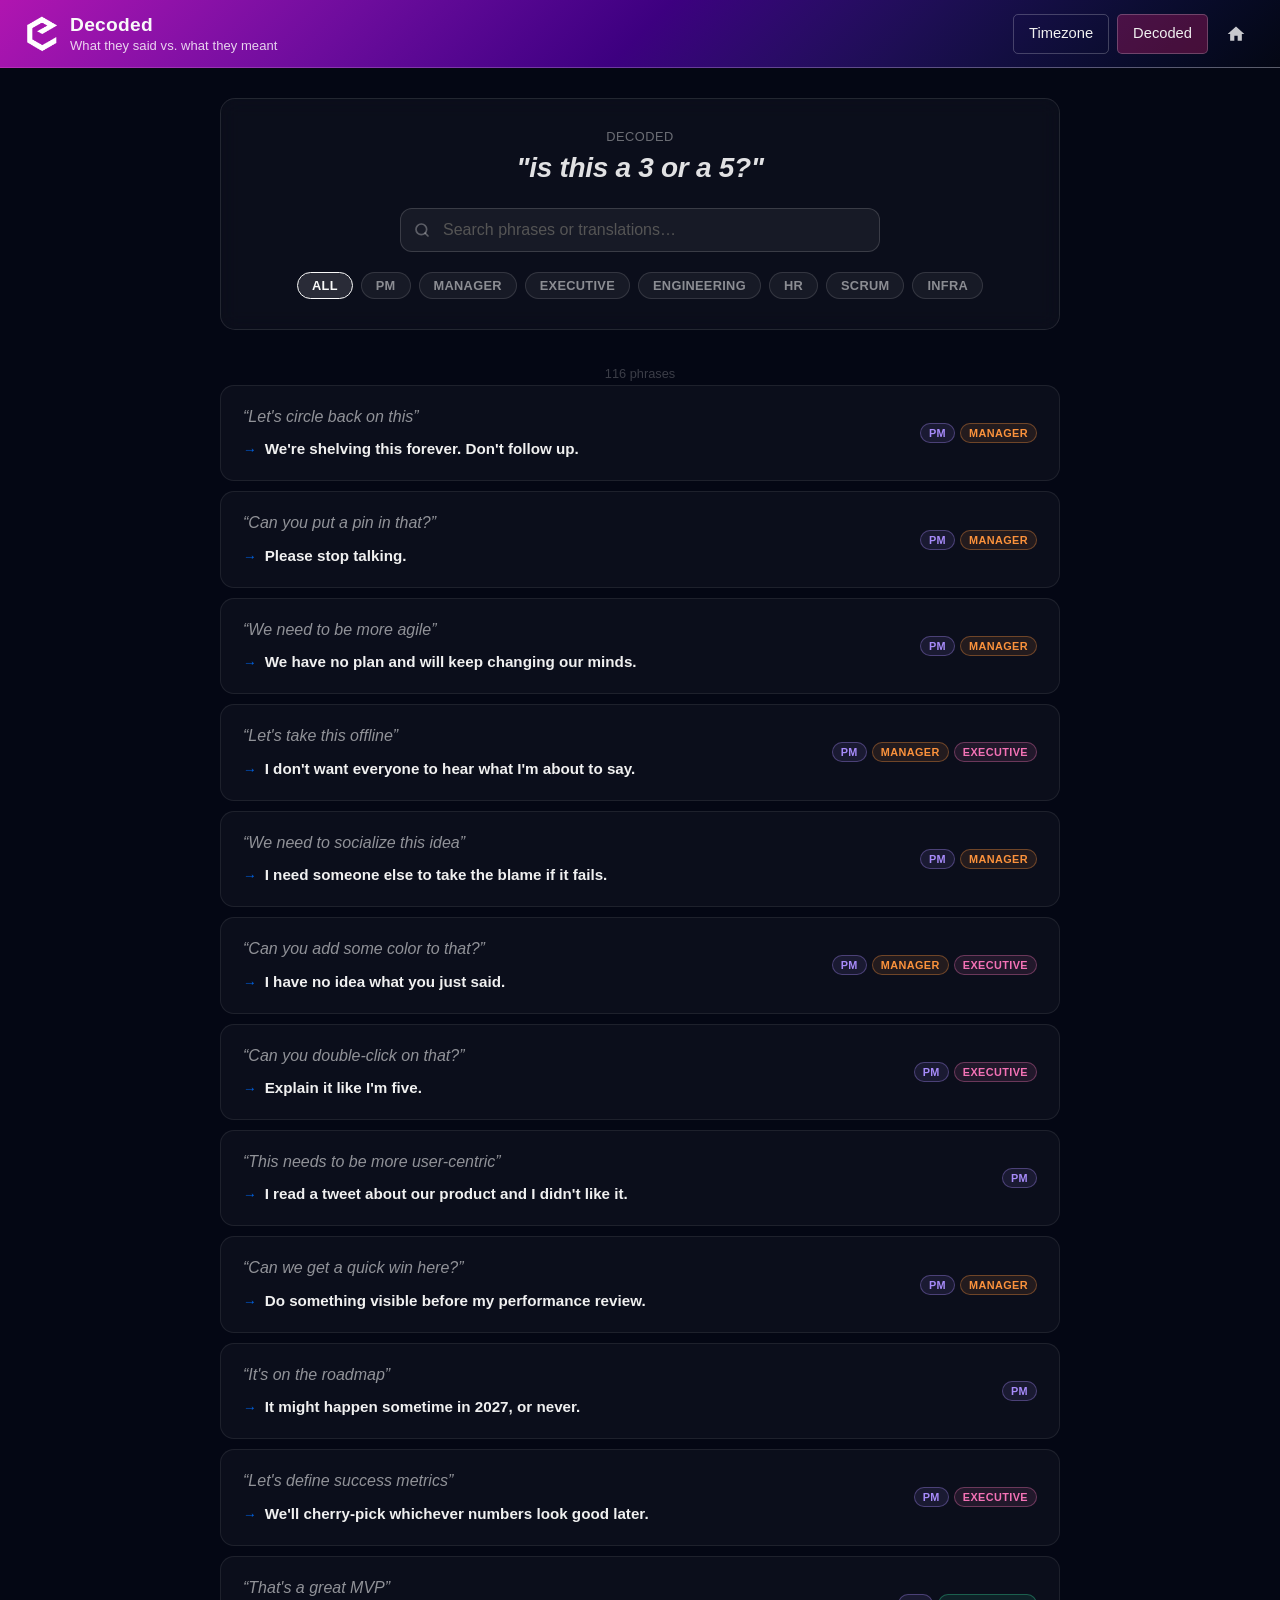
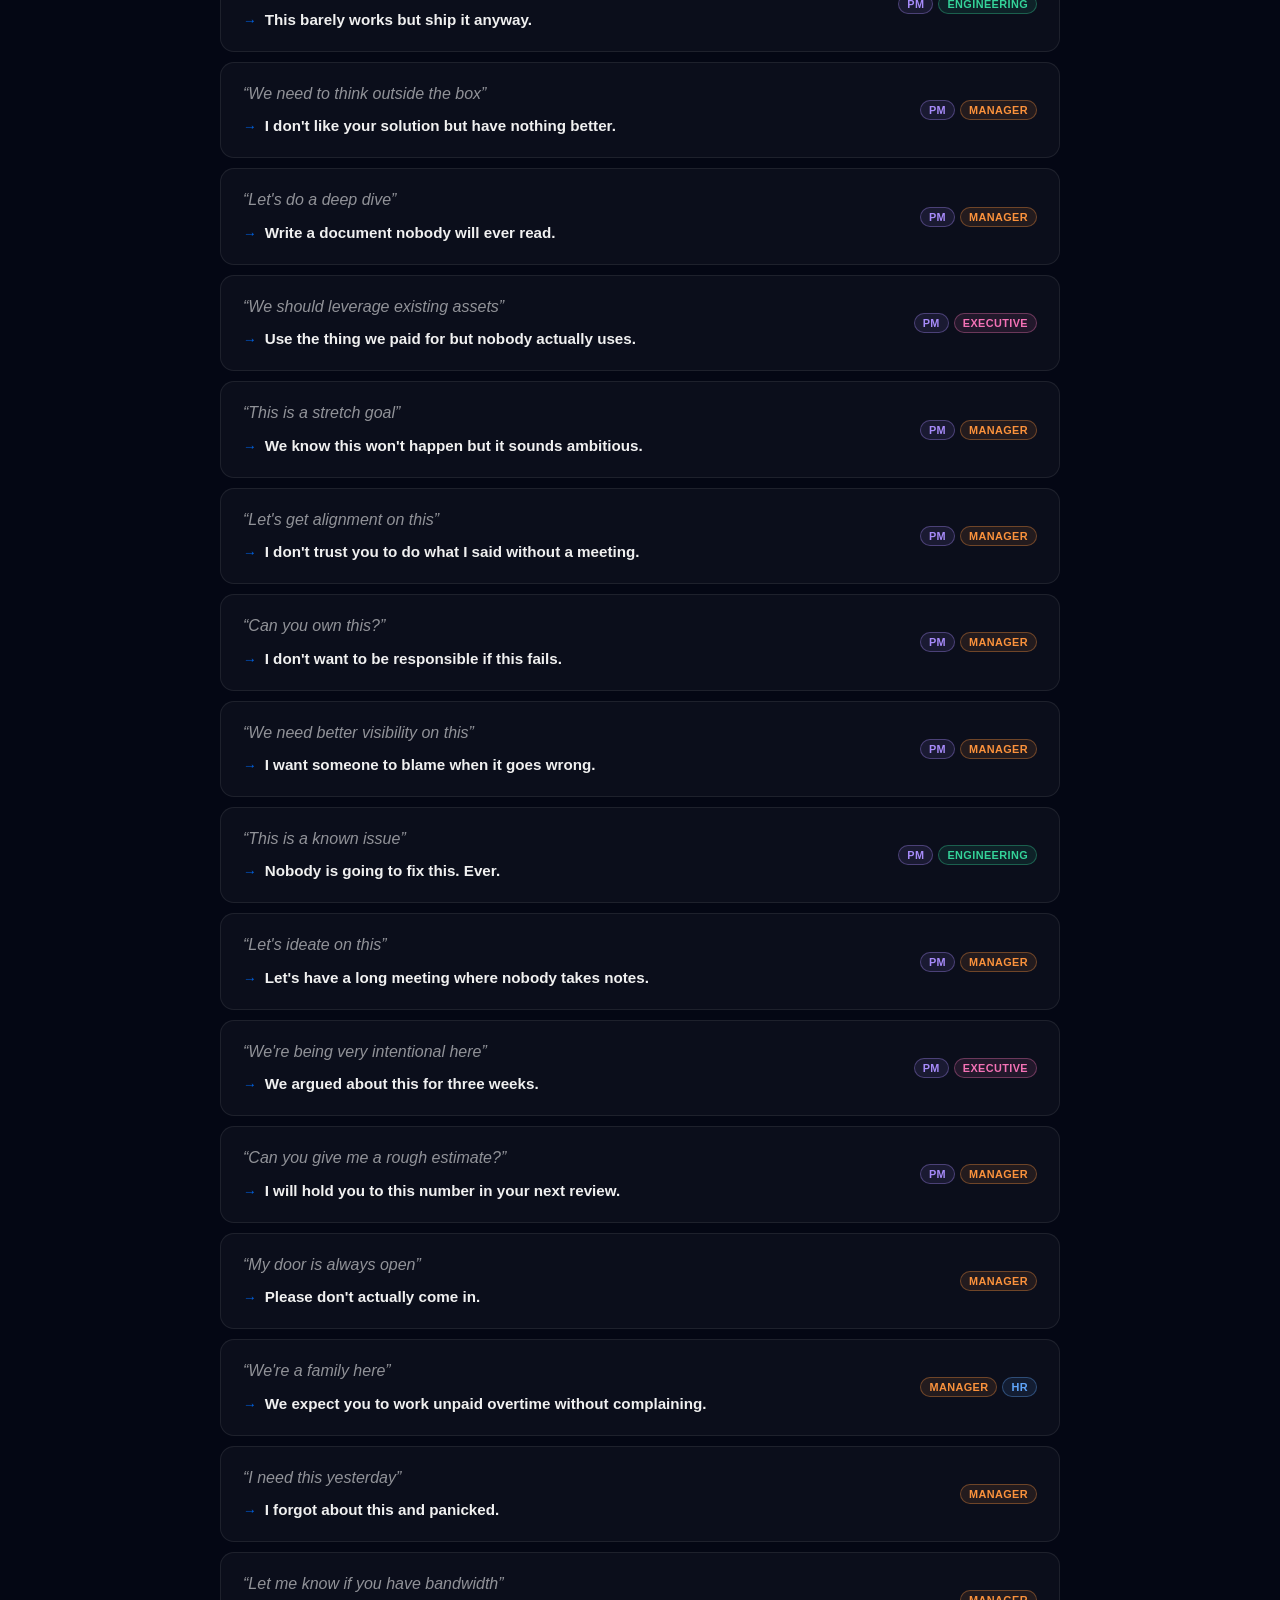
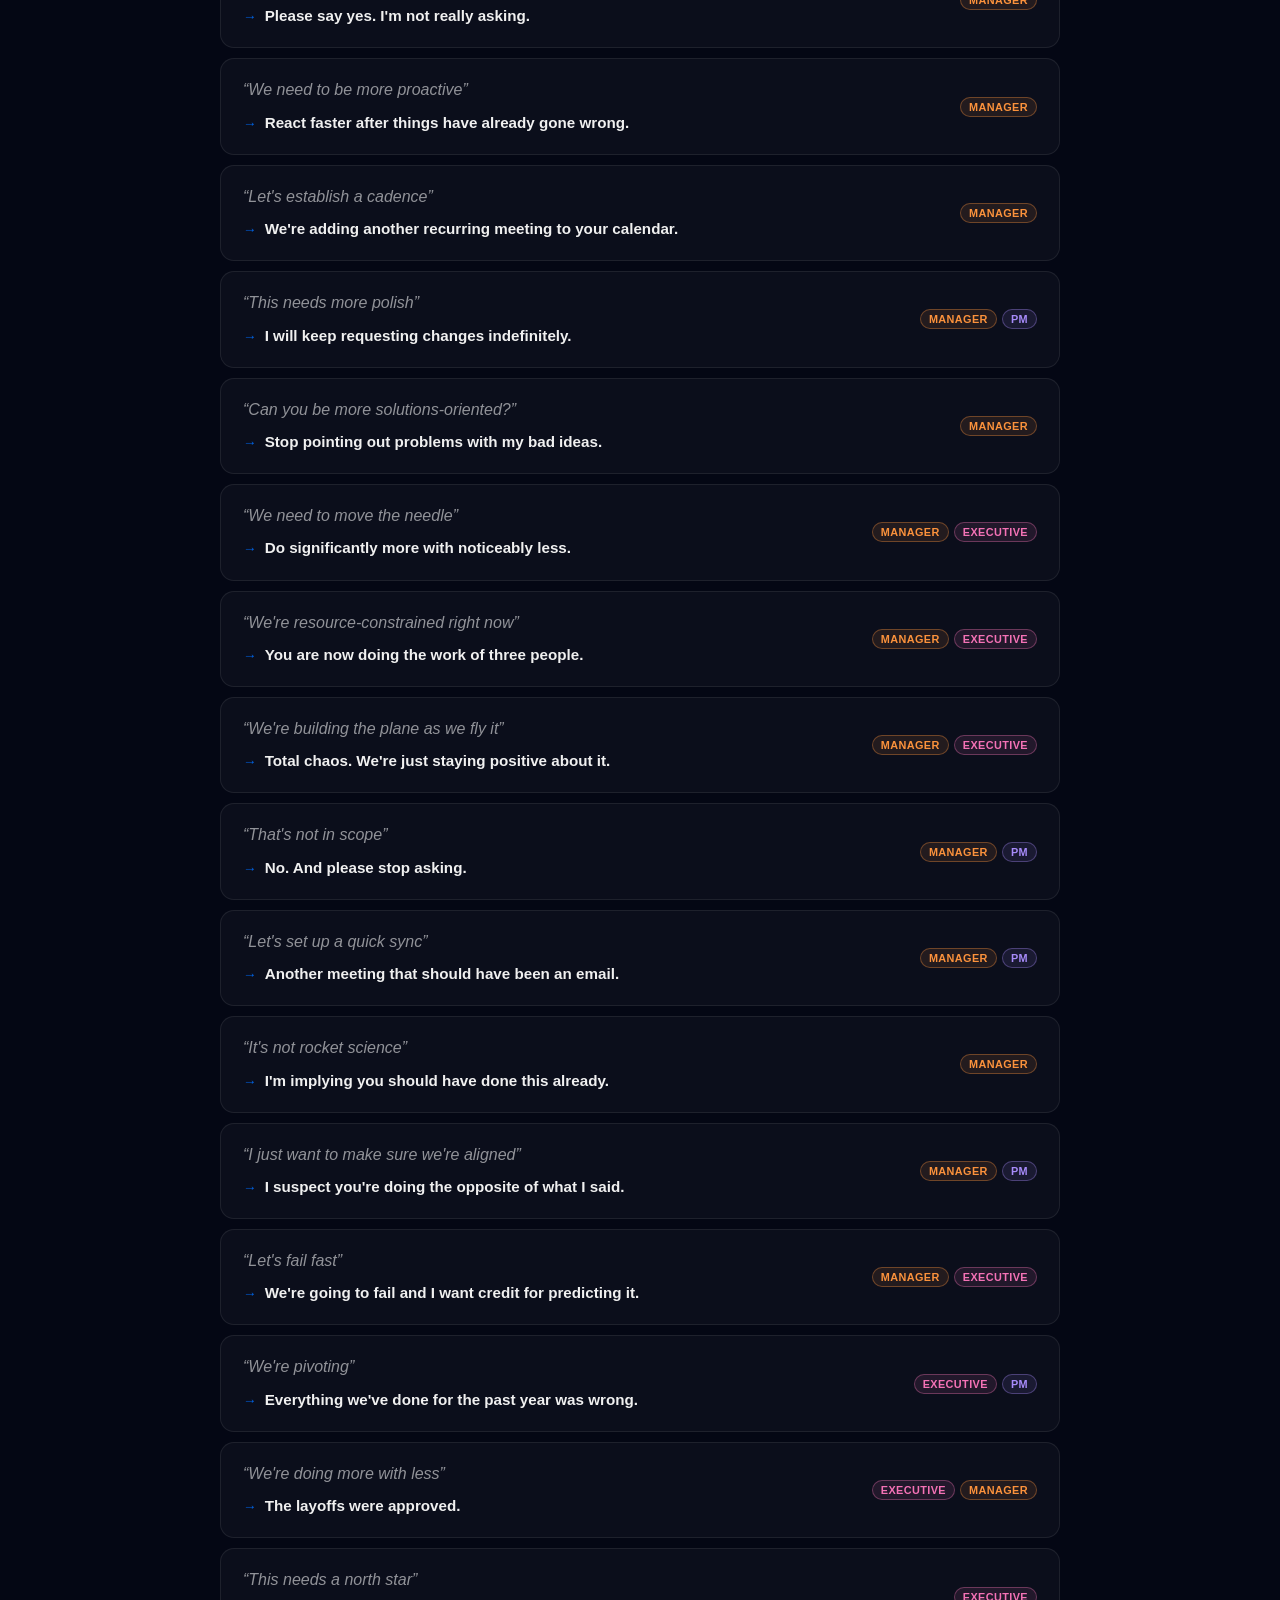
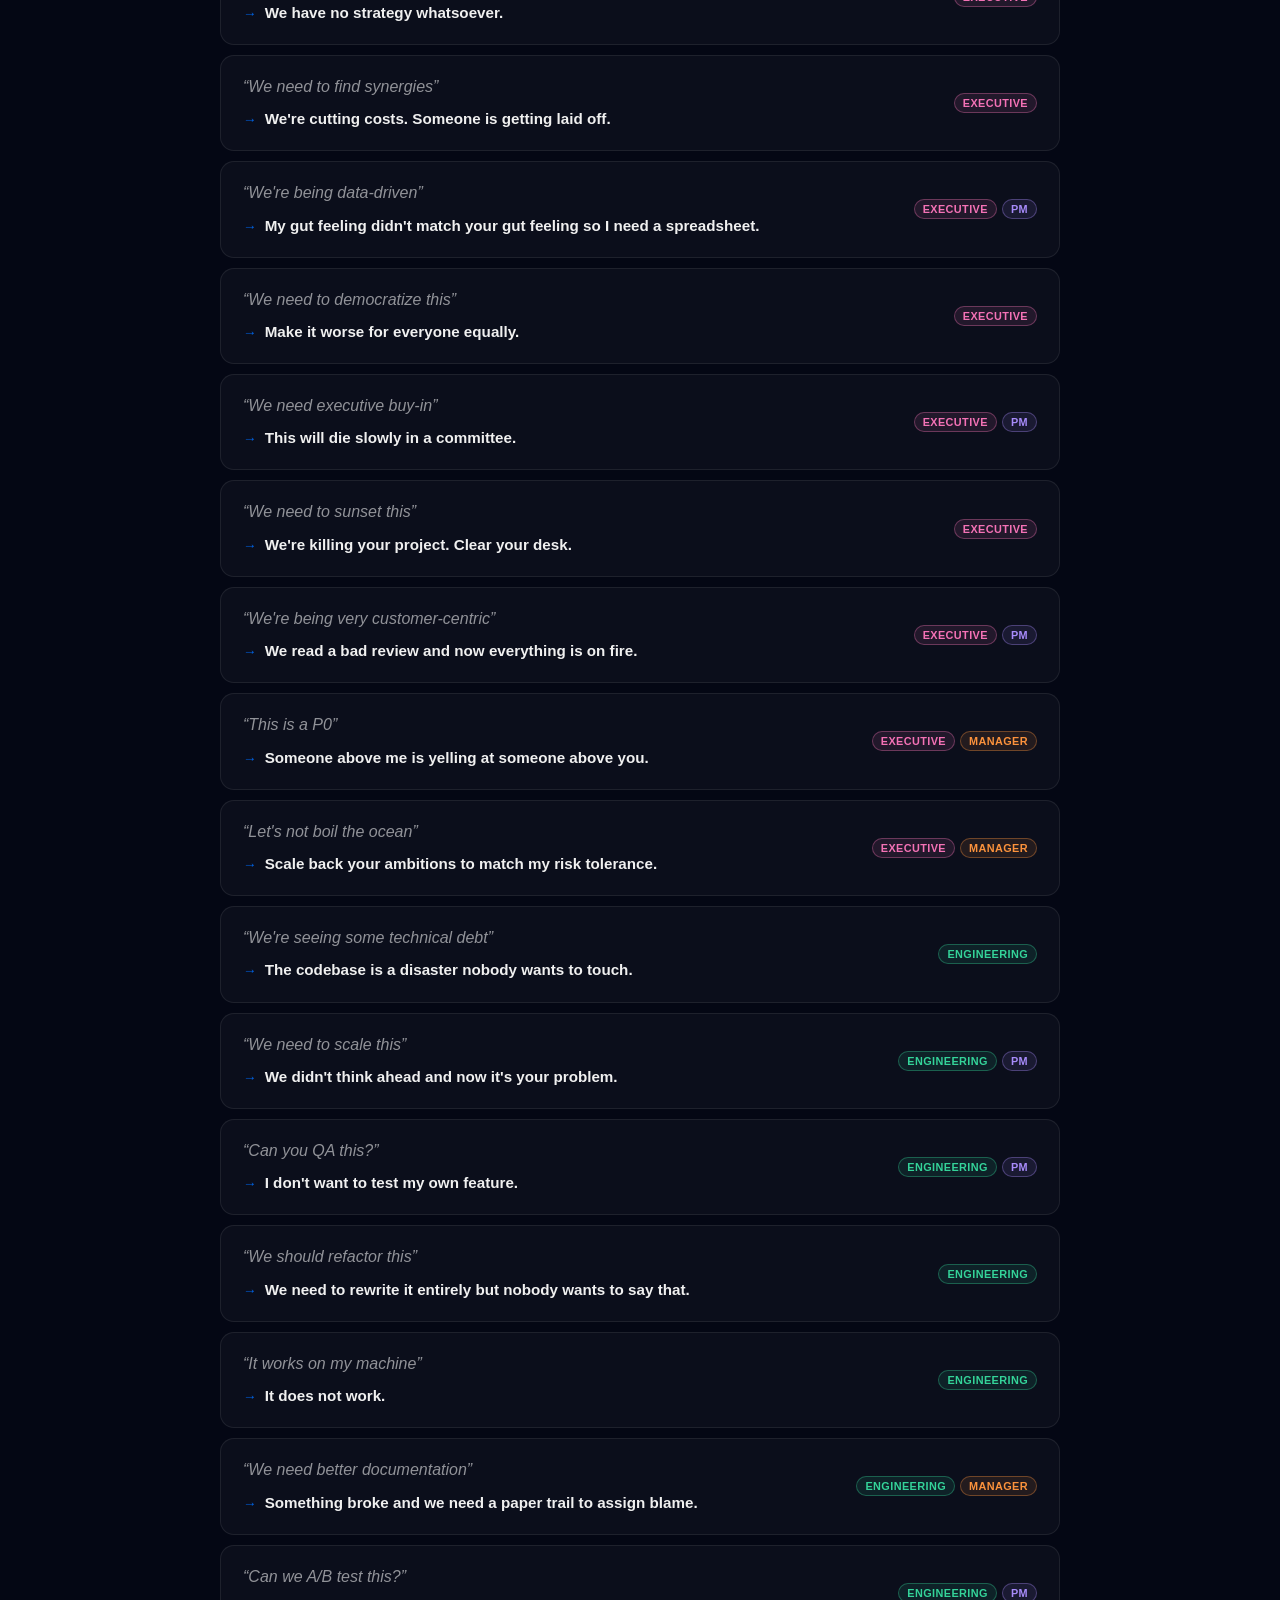
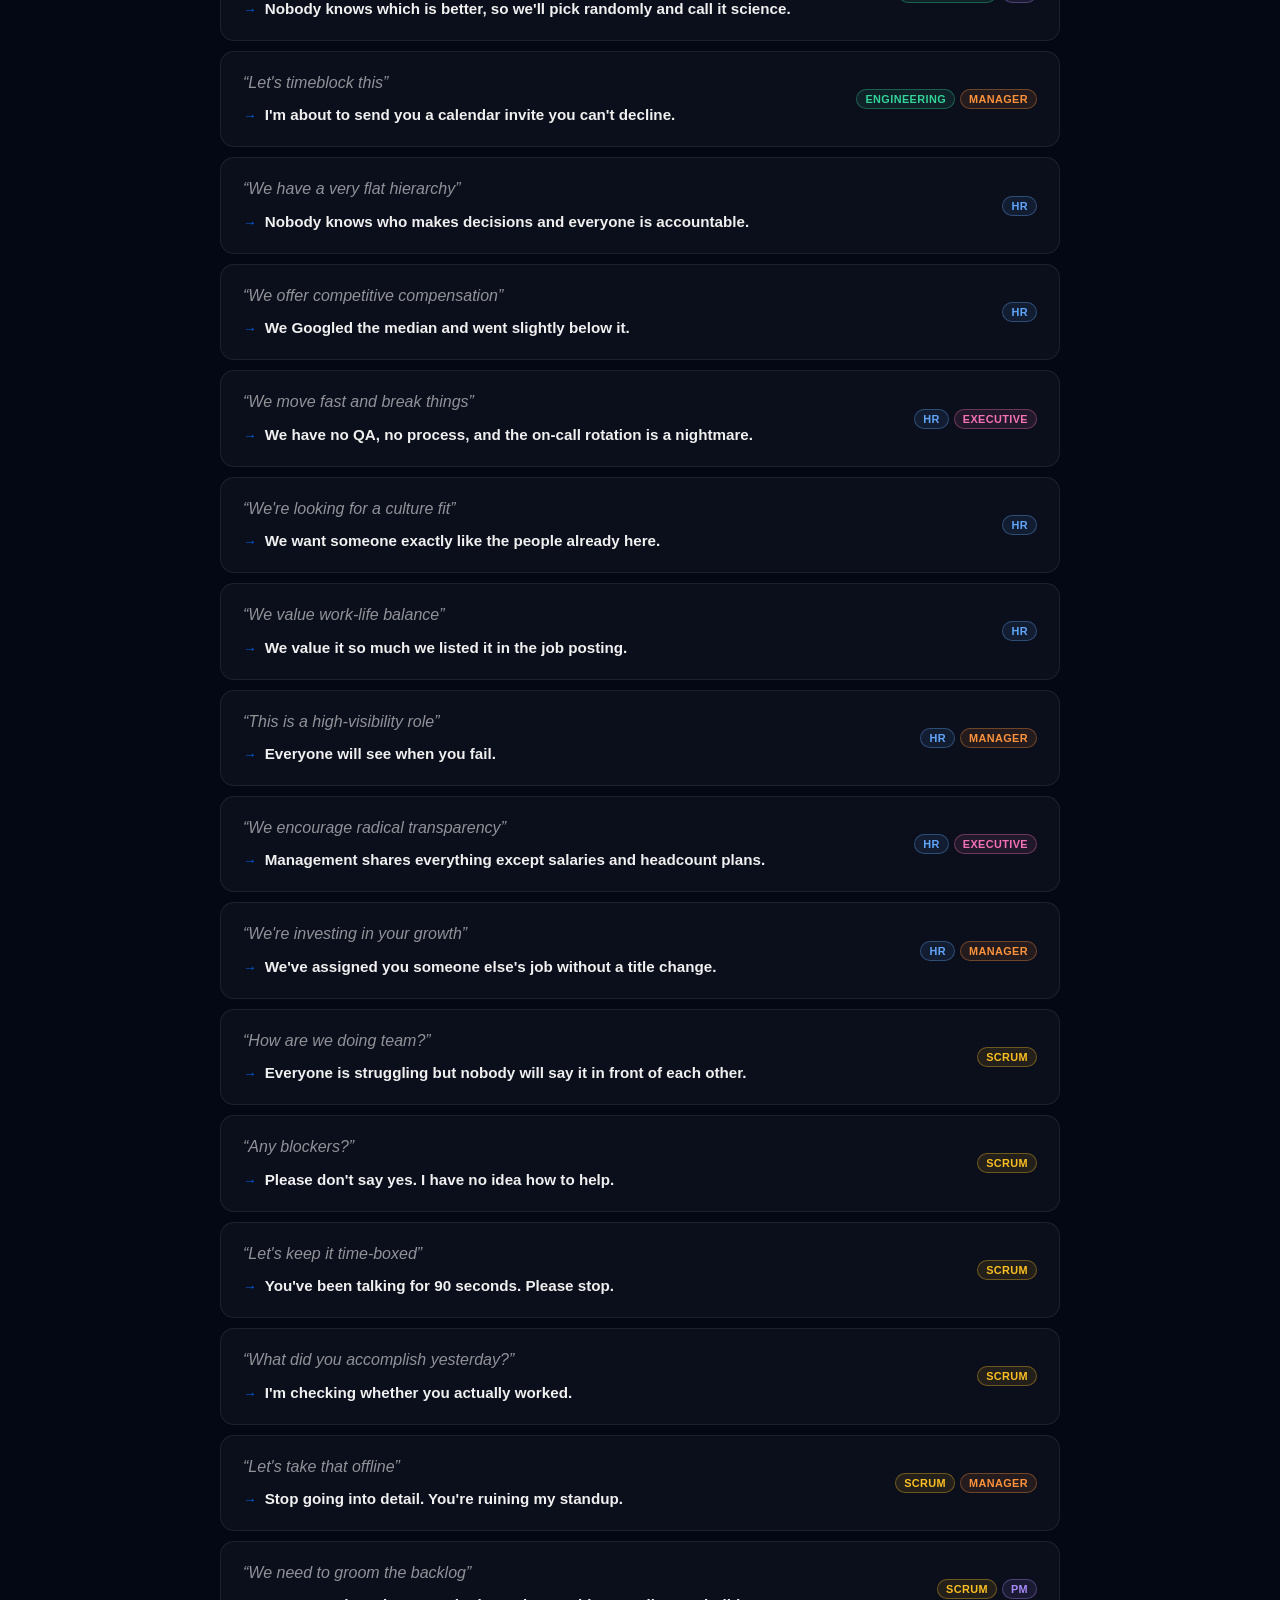
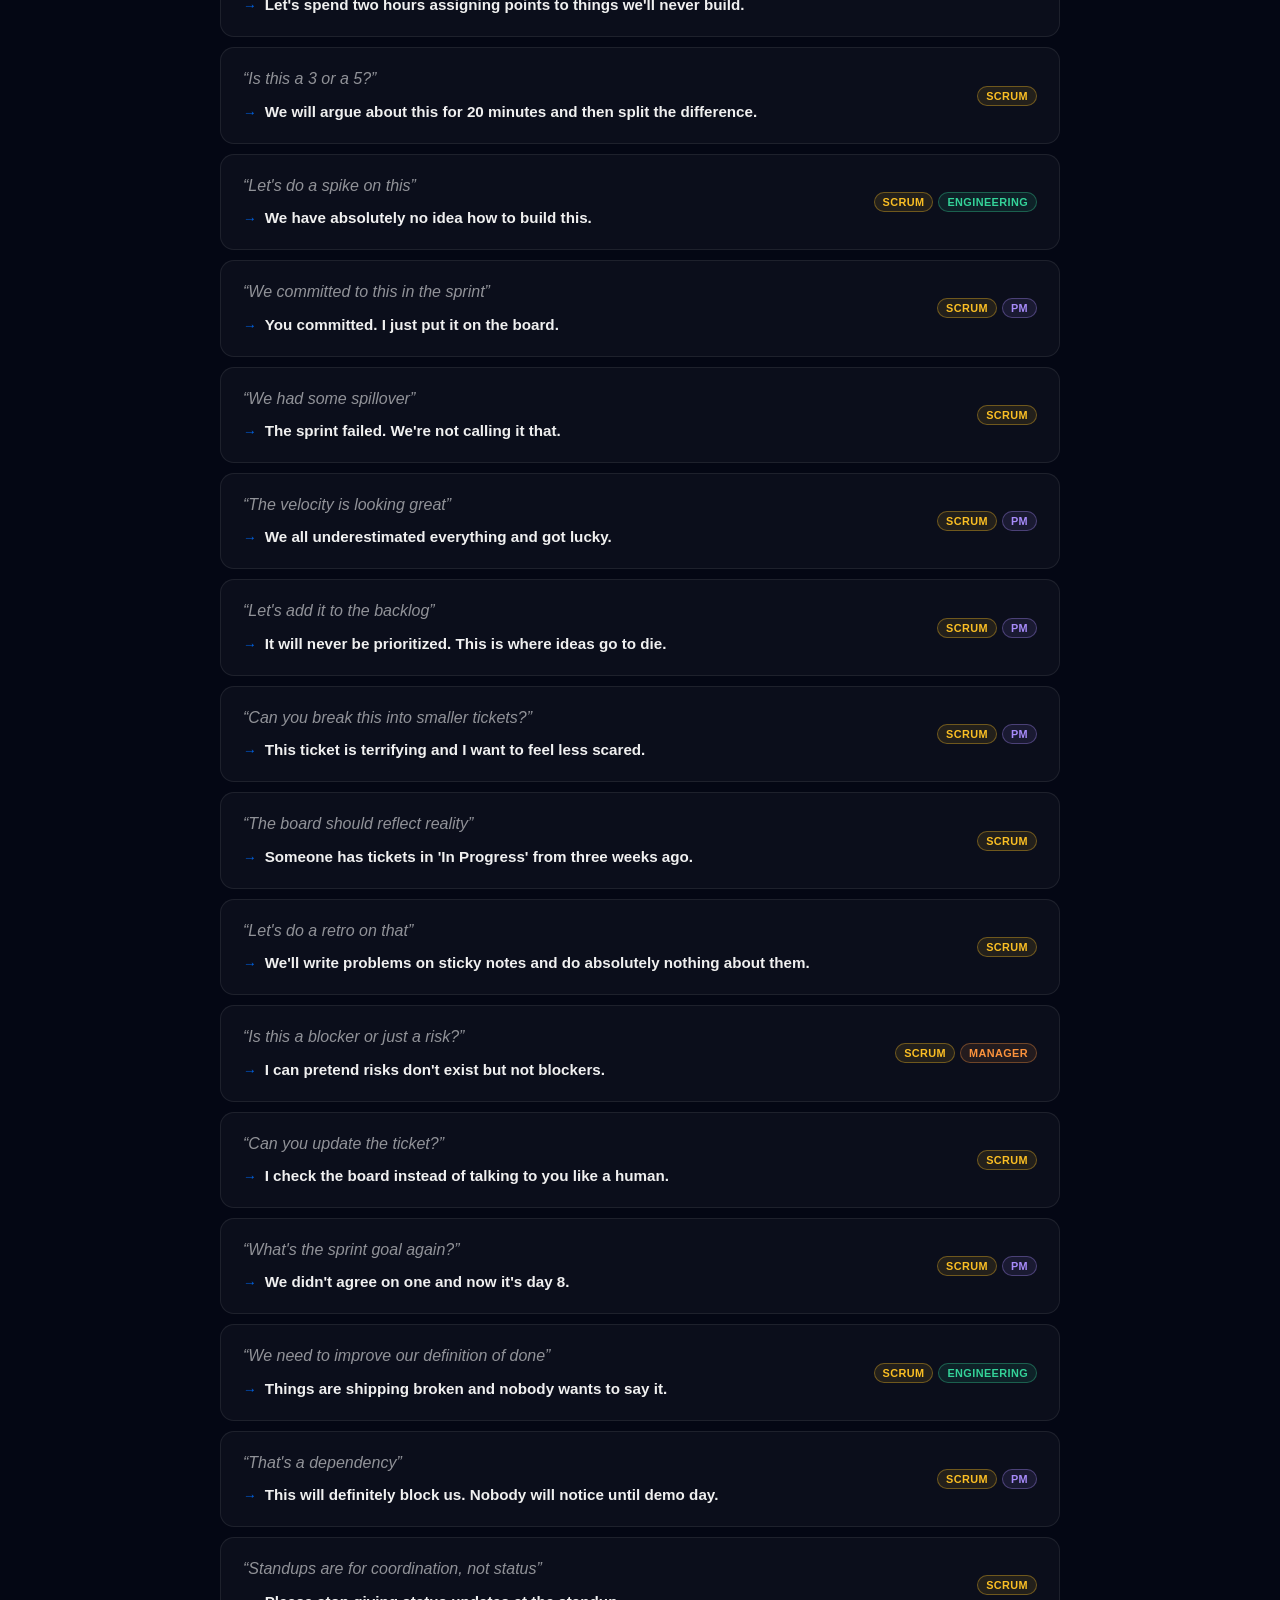
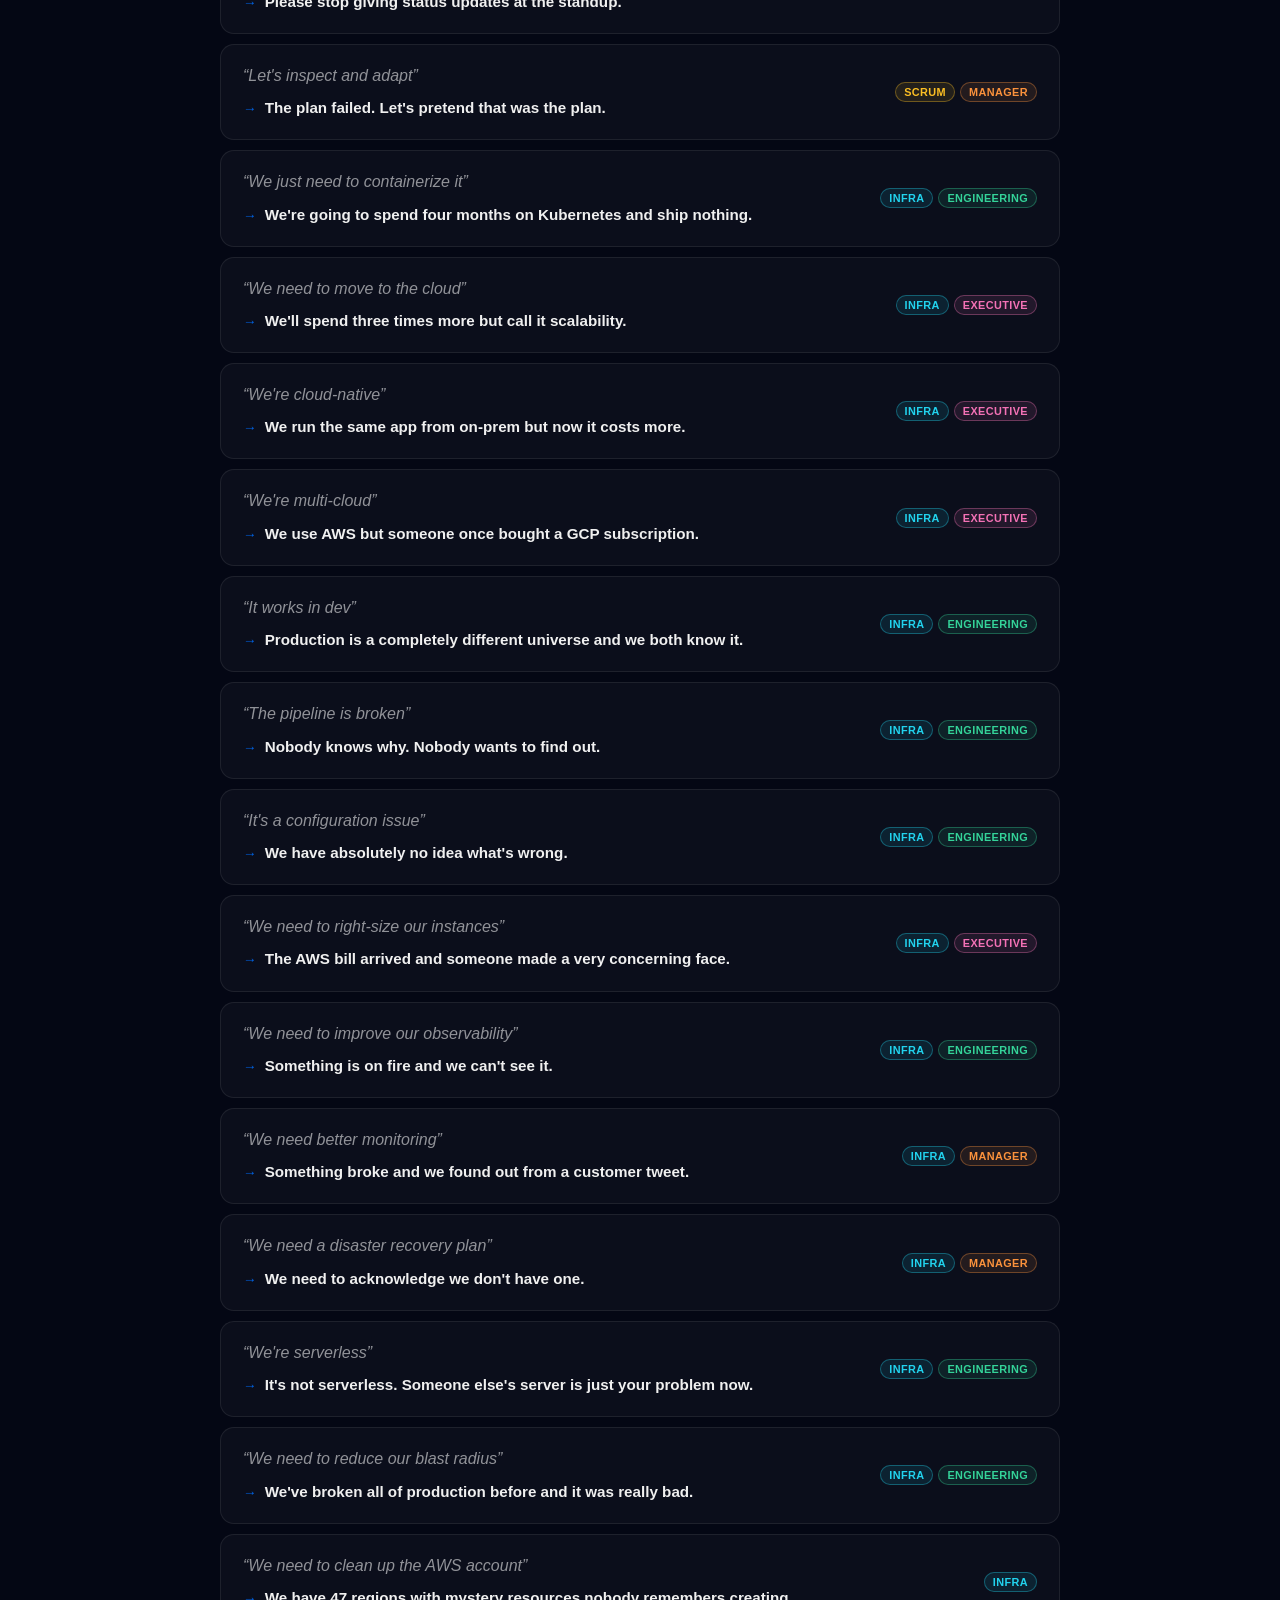
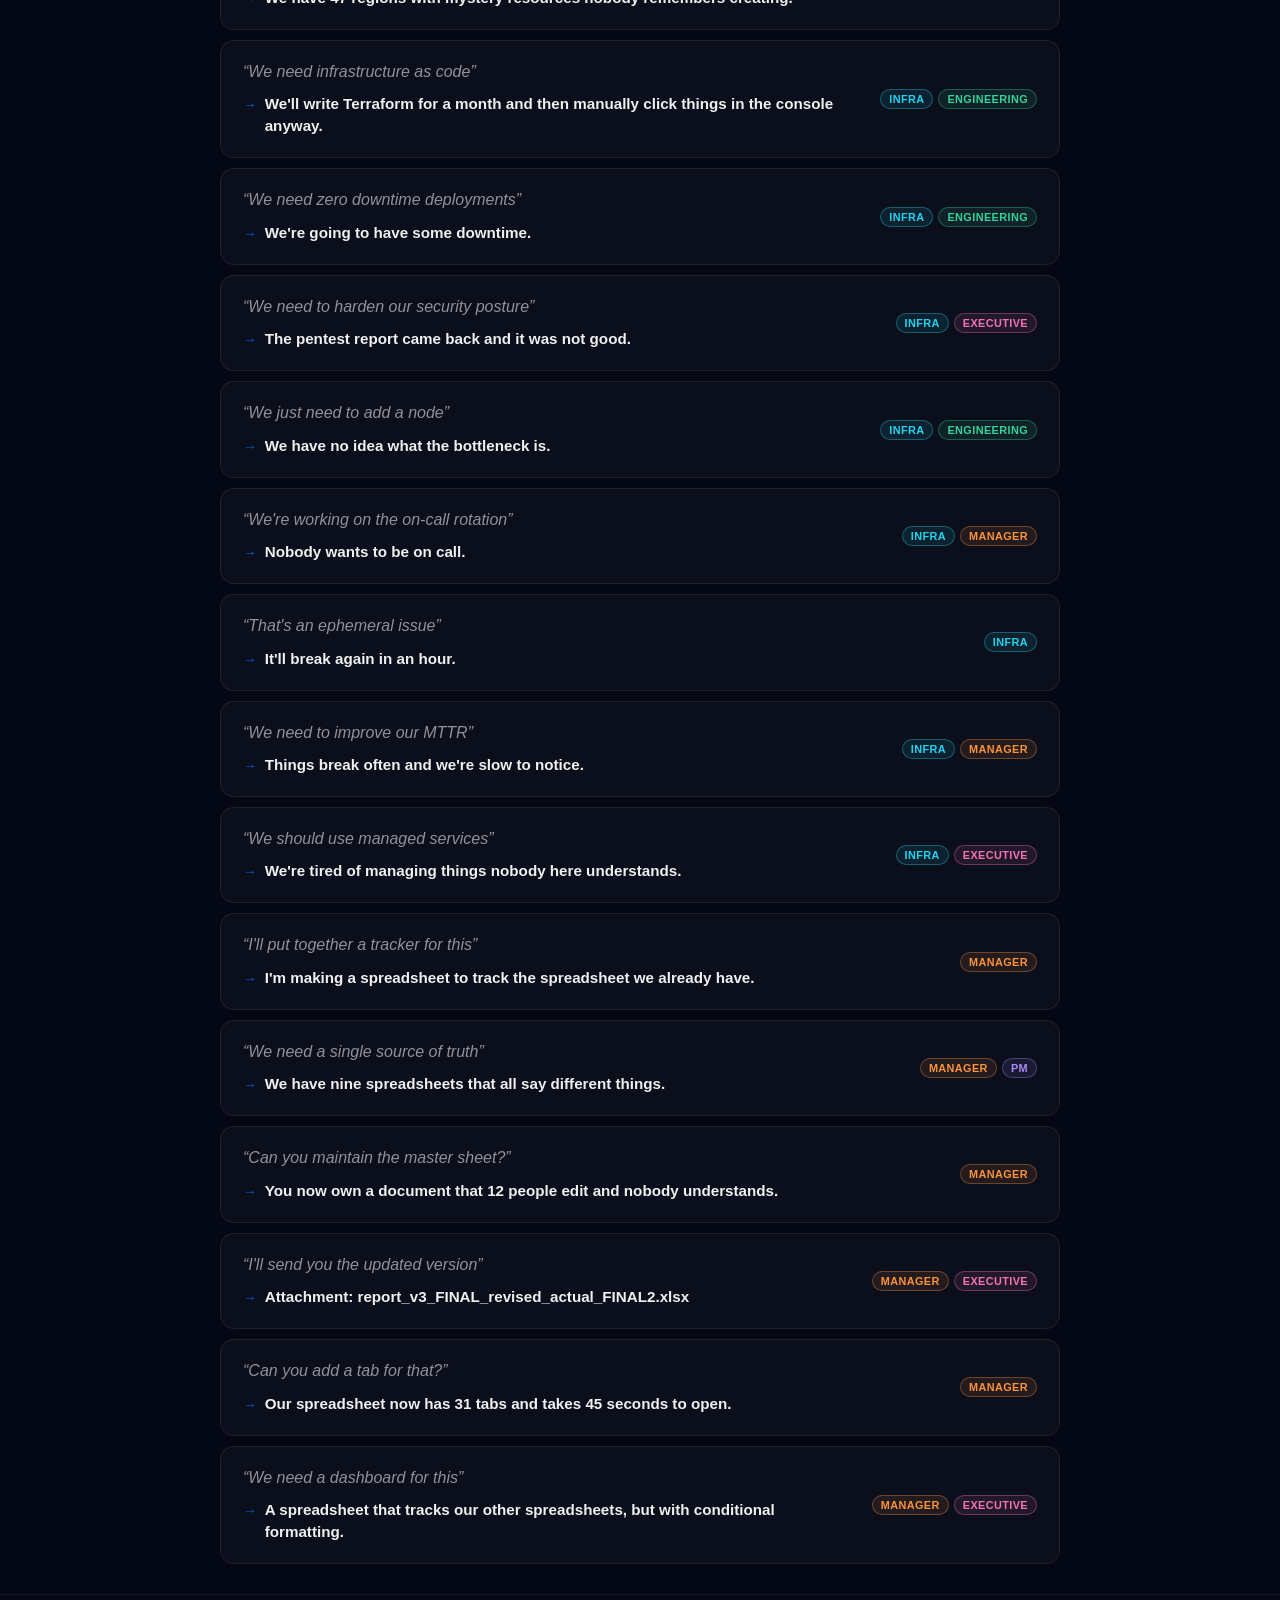
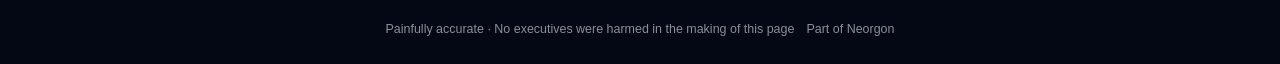
==== jargon/index.html @ 820c3631 "fix: resolve dead local refs and resync the vendored auth client Dead favicon-16x16/32x32 links poin" ====
<!DOCTYPE html>
<html lang="en">
<head>
    <meta charset="UTF-8">
    <meta http-equiv="Content-Security-Policy" content="default-src 'self'; script-src 'self' 'unsafe-inline'; style-src 'self' 'unsafe-inline' https://cdn.neorgon.org; img-src 'self' data: blob: https://cdn.neorgon.org">
    <meta name="viewport" content="width=device-width, initial-scale=1.0">
  <meta name="referrer" content="strict-origin-when-cross-origin">
  <meta http-equiv="X-Content-Type-Options" content="nosniff">
    <title>Decoded: Corporate Jargon Translator</title>
    <meta name="description" content="Look up corporate buzzword bingo and get the plain-English translation. Searchable, fast, no account needed">
    <meta property="og:title" content="Decoded: Corporate Jargon Translator">
    <meta property="og:description" content="Plain-English translations for corporate buzzword bingo. Search the full dictionary instantly">
    <meta property="og:type" content="website">
    <meta property="og:url" content="https://clientsays.neorgon.com/jargon/">
    <meta property="og:site_name" content="Neorgon">
    <meta name="twitter:card" content="summary_large_image">
    <meta name="twitter:title" content="Decoded: Corporate Jargon Translator">
    <meta name="twitter:description" content="Plain-English translations for corporate buzzword bingo. Search the full dictionary instantly">
    <meta name="robots" content="index, follow">
    <link rel="canonical" href="https://clientsays.neorgon.com/jargon/">
    <meta property="og:locale" content="en_US">
    <meta name="theme-color" content="#040714">
    <!-- og:image: uncomment when social preview image is ready (1200x630 PNG)
    <meta property="og:image" content="https://clientsays.neorgon.com/og-preview.png">
    <meta property="og:image:width" content="1200">
    <meta property="og:image:height" content="630"> -->
    <link rel="icon" type="image/x-icon" href="../favicon.ico" />
    <style>
        /* ── Reset & base ─────────────────────────────────────────────────── */
        *, *::before, *::after { margin: 0; padding: 0; box-sizing: border-box; }

        :root {
            --bg: #040714;
            --surface-1: rgba(255,255,255,.03);
            --surface-2: rgba(255,255,255,.06);
            --border-subtle: rgba(255,255,255,.07);
            --border: rgba(255,255,255,.1);
            --border-strong: rgba(255,255,255,.22);
            --text-primary: #f9f9f9;
            --text-secondary: #cacaca;
            --text-muted: rgba(255,255,255,.55);
            --accent: #0063e5;
            --accent-bright: #0080ff;
            --font: 'Avenir Next', -apple-system, BlinkMacSystemFont, 'Segoe UI', Roboto, Oxygen, Ubuntu, Cantarell, sans-serif;
            --text-xs:   0.75rem;
            --text-sm:   0.875rem;
            --text-base: 1rem;
            --text-lg:   1.125rem;
            --text-xl:   1.25rem;
            --text-2xl:  1.5rem;
            --space-1: 4px;
            --space-2: 8px;
            --space-3: 12px;
            --space-4: 16px;
            --space-6: 24px;
            --space-8: 32px;
            --radius-sm: 6px;
            --radius: 10px;
            --radius-lg: 15px;
            --ease-snap: cubic-bezier(0.34, 1.56, 0.64, 1);
            --dur-fast: 120ms;
            --dur: 200ms;
        }

        body {
            font-family: 'Avenir Next', -apple-system, BlinkMacSystemFont,
                         'Segoe UI', Roboto, Oxygen, Ubuntu, Cantarell, sans-serif;
            background: #040714;
            min-height: 100vh;
            color: #f9f9f9;
            display: flex; flex-direction: column;
        }
        .container { flex: 1; width: 100%; max-width: 900px; margin: 0 auto; padding: 30px; }

        /* Header layout is owned by the Neorgon Header Kit; nav link colors stay site-owned */
        nav a {
            color: #f0f0f0; text-decoration: none; padding: 7px 15px;
            border-radius: 5px; transition: all .2s; font-size: .92em; font-weight: 500;
        }
        nav a:hover  { background: rgba(233,30,120,.14); }
        nav a.active { background: rgba(233,30,120,.28); }

        @media (max-width: 540px) {
            .container { padding: 20px; }
        }
        @media (max-width: 700px) {
            .header-actions a { padding: 7px 9px; font-size: .85em; }
        }

        /* ── Intro card ───────────────────────────────────────────────────── */
        .intro-card {
            background: rgba(255,255,255,.03);
            border: 1px solid rgba(255,255,255,.1);
            border-radius: 15px; padding: 30px;
            backdrop-filter: blur(10px);
            margin-bottom: 20px; text-align: center;
        }
        .intro-label {
            display: block; font-size: .8em; font-weight: 500;
            color: rgba(255,255,255,.4); letter-spacing: .5px;
            text-transform: uppercase; margin-bottom: 8px;
        }
        .intro-quote {
            font-size: 1.75em; color: rgba(255,255,255,.88);
            font-style: italic; font-weight: 600; letter-spacing: -.3px;
            margin-bottom: 24px;
        }

        /* ── Search input ─────────────────────────────────────────────────── */
        .search-wrap { position: relative; max-width: 480px; margin: 0 auto 20px; }
        .search-wrap svg {
            position: absolute; left: 14px; top: 50%; transform: translateY(-50%);
            color: rgba(255,255,255,.3); pointer-events: none;
        }
        .search-input {
            width: 100%;
            background: rgba(255,255,255,.05);
            border: 1.5px solid rgba(255,255,255,.15);
            border-radius: 12px; color: #f9f9f9;
            padding: 12px 16px 12px 42px;
            font-size: 1em; font-family: inherit; font-weight: 500;
            outline: none; transition: border-color .2s, background .2s, box-shadow .2s;
        }
        .search-input::placeholder { color: #555; }
        .search-input:hover { border-color: rgba(0,99,229,.6); background: rgba(0,99,229,.07); }
        .search-input:focus { border-color: #0063e5; background: rgba(0,99,229,.1); box-shadow: 0 0 0 3px rgba(0,99,229,.2); }

        /* ── Category filter pills ────────────────────────────────────────── */
        .filter-pills { display: flex; flex-wrap: wrap; gap: 8px; justify-content: center; }
        .pill {
            background: rgba(255,255,255,.05);
            border: 1.5px solid rgba(255,255,255,.12);
            border-radius: 20px; color: rgba(255,255,255,.5);
            padding: 5px 14px; font-size: .8em; font-weight: 600;
            cursor: pointer; transition: all .2s; letter-spacing: .3px;
            text-transform: uppercase; user-select: none;
        }
        .pill:hover { border-color: rgba(255,255,255,.3); color: rgba(255,255,255,.8); }
        .pill.active { border-color: var(--pill-color); color: var(--pill-color); background: rgba(var(--pill-rgb),.12); }
        .pill[data-cat="all"]  { --pill-color: #f9f9f9; --pill-rgb: 249,249,249; }
        .pill[data-cat="pm"]   { --pill-color: #a78bfa; --pill-rgb: 167,139,250; }
        .pill[data-cat="mgr"]  { --pill-color: #fb923c; --pill-rgb: 251,146,60; }
        .pill[data-cat="exec"] { --pill-color: #f472b6; --pill-rgb: 244,114,182; }
        .pill[data-cat="dev"]  { --pill-color: #34d399; --pill-rgb: 52,211,153; }
        .pill[data-cat="hr"]   { --pill-color: #60a5fa; --pill-rgb: 96,165,250; }
        .pill[data-cat="scrum"]{ --pill-color: #fbbf24; --pill-rgb: 251,191,36; }
        .pill[data-cat="infra"]{ --pill-color: #22d3ee; --pill-rgb: 34,211,238; }

        /* ── Phrase list ──────────────────────────────────────────────────── */
        #phrase-list { display: flex; flex-direction: column; gap: 10px; }

        .phrase-card {
            background: rgba(255,255,255,.03);
            border: 1px solid rgba(255,255,255,.08);
            border-radius: 14px; padding: 20px 22px;
            display: grid; grid-template-columns: 1fr auto;
            gap: 10px 16px; align-items: start;
            transition: border-color .2s, background .2s;
            cursor: default;
        }
        .phrase-card:hover {
            background: rgba(255,255,255,.05);
            border-color: rgba(255,255,255,.14);
        }

        .phrase-text {
            font-size: 1em; font-style: italic; font-weight: 500;
            color: rgba(255,255,255,.55); line-height: 1.4;
            grid-column: 1;
        }
        .phrase-text::before { content: '\201C'; }
        .phrase-text::after  { content: '\201D'; }

        .phrase-meaning {
            font-size: .95em; font-weight: 600; color: #f0f0f0;
            line-height: 1.45; grid-column: 1;
            display: flex; align-items: baseline; gap: 8px;
        }
        .phrase-meaning::before {
            content: '→';
            color: #0063e5; font-style: normal; font-weight: 700;
            font-size: .9em; flex-shrink: 0;
        }
        .phrase-meaning mark {
            background: rgba(0,99,229,.35); color: #fff;
            border-radius: 2px; padding: 0 2px; font-weight: inherit;
        }
        .phrase-text mark {
            background: rgba(0,99,229,.35); color: rgba(255,255,255,.8);
            border-radius: 2px; padding: 0 2px;
        }

        .phrase-tags {
            display: flex; flex-wrap: wrap; gap: 5px;
            grid-column: 2; grid-row: 1 / 3;
            align-self: center; justify-content: flex-end;
        }
        .tag {
            font-size: .68em; font-weight: 700; letter-spacing: .4px;
            text-transform: uppercase; padding: 3px 8px;
            border-radius: 10px; border: 1px solid; white-space: nowrap;
        }
        .tag-pm   { color: #a78bfa; border-color: rgba(167,139,250,.35); background: rgba(167,139,250,.1); }
        .tag-mgr  { color: #fb923c; border-color: rgba(251,146,60,.35);  background: rgba(251,146,60,.1); }
        .tag-exec { color: #f472b6; border-color: rgba(244,114,182,.35); background: rgba(244,114,182,.1); }
        .tag-dev  { color: #34d399; border-color: rgba(52,211,153,.35);  background: rgba(52,211,153,.1); }
        .tag-hr   { color: #60a5fa; border-color: rgba(96,165,250,.35);  background: rgba(96,165,250,.1); }
        .tag-scrum{ color: #fbbf24; border-color: rgba(251,191,36,.35);  background: rgba(251,191,36,.1); }
        .tag-infra{ color: #22d3ee; border-color: rgba(34,211,238,.35);  background: rgba(34,211,238,.1); }

        .phrase-count {
            text-align: center; color: rgba(255,255,255,.22);
            font-size: .8em; padding: 16px 0 4px;
        }
        .no-results {
            text-align: center; color: #555; padding: 40px;
            font-size: .95em; grid-column: 1 / -1;
        }

        /* ── Footer ───────────────────────────────────────────────────────── */

        /* ── Focus rings (keyboard accessibility) ── */
        :focus-visible {
            outline: 2px solid var(--accent-bright, #0080ff);
            outline-offset: 2px;
        }
        .search-input:focus-visible {
            border-color: #0063e5;
            box-shadow: 0 0 0 3px rgba(0,99,229,.2);
            outline: none;
        }
        .skip-link {
            position: absolute; top: -100%; left: 16px; z-index: 1000;
            padding: 8px 16px; background: var(--accent-bright, #0080ff); color: #000;
            font-weight: 600; font-size: .875rem; border-radius: 0 0 6px 6px;
            text-decoration: none; transition: top .2s;
        }
        .skip-link:focus { top: 0; }
        @media (prefers-reduced-motion: reduce) {
            *, *::before, *::after { animation-duration: 0.01ms !important; transition-duration: 0.01ms !important; }
        }
    </style>
<!-- Neorgon Header Kit (vendored at repo root; ?header=live swaps CSS to CDN) -->
<script>(function(){var m=location.search.match(/[?&]theme=([\w-]+)/)||document.cookie.match(/(?:^|;\s*)neo_theme=([\w-]+)/);if(m&&m[1]!=='default')document.documentElement.dataset.theme=decodeURIComponent(m[1]);})();</script>
<link rel="stylesheet" href="../css/neorgon-header.css">
<link rel="stylesheet" href="../css/neorgon-themes.css">
<link rel="stylesheet" href="https://cdn.neorgon.org/v1.0.0/header/season.css">
<script defer src="../js/neorgon-header.js"></script>
<link rel="stylesheet" href="../css/neorgon-footer.css">
<script defer src="../js/neorgon-footer.js"></script>
<script type="application/ld+json">
{
  "@context": "https://schema.org",
  "@type": "WebApplication",
  "name": "Decoded — Corporate Jargon Translator",
  "description": "A searchable dictionary of corporate jargon with plain-English translations",
  "url": "https://ehq.cl/jargon",
  "applicationCategory": "UtilitiesApplication",
  "operatingSystem": "Any",
  "offers": { "@type": "Offer", "price": "0", "priceCurrency": "USD" },
  "author": { "@type": "Organization", "name": "Energon", "url": "https://ehq.cl/" }
}
</script>
</head>
<body>

<a class="skip-link" href="#main">Skip to content</a>
<!-- ── Header ──────────────────────────────────────────────────────────────── -->
<header class="header-bar" data-header-mode="content">
    <div class="header-logo">
        <a href="https://neorgon.com/" target="_blank" rel="noopener noreferrer"><img src="../energon-classic-logo.png" class="header-logo-img" alt="Neorgon"></a>
        <a href="." class="header-title-link">
            <h1>Decoded</h1>
            <div class="header-subtitle">What they said vs. what they meant</div>
        </a>
    </div>
    <div class="header-right">
        <nav class="header-actions" id="main-nav">
            <a href="../" data-keep-mobile>Timezone</a>
            <a href="." class="active">Decoded</a>
        </nav>
        <a href="https://neorgon.com/" class="header-home" title="neorgon.com" aria-label="Neorgon home">
            <svg viewBox="0 0 24 24" fill="currentColor"><path d="M10 20v-6h4v6h5v-8h3L12 3 2 12h3v8z"/></svg>
        </a>
    </div>
</header>

<!-- ── Main ────────────────────────────────────────────────────────────────── -->
<main id="main" class="container">

    <div class="intro-card">
        <span class="intro-label">Decoded</span>
        <div class="intro-quote" id="intro-quote">"we need to be more intentional about this"</div>

        <div class="search-wrap">
            <svg width="16" height="16" viewBox="0 0 24 24" fill="none"
                 stroke="currentColor" stroke-width="2.5"
                 stroke-linecap="round" stroke-linejoin="round">
                <circle cx="11" cy="11" r="8"/><line x1="21" y1="21" x2="16.65" y2="16.65"/>
            </svg>
            <input class="search-input" id="search-input" type="text"
                   placeholder="Search phrases or translations…"
                   autocomplete="off" spellcheck="false" aria-label="Search jargon">
        </div>

        <div class="filter-pills">
            <button class="pill active" data-cat="all">All</button>
            <button class="pill" data-cat="pm">PM</button>
            <button class="pill" data-cat="mgr">Manager</button>
            <button class="pill" data-cat="exec">Executive</button>
            <button class="pill" data-cat="dev">Engineering</button>
            <button class="pill" data-cat="hr">HR</button>
            <button class="pill" data-cat="scrum">Scrum</button>
            <button class="pill" data-cat="infra">Infra</button>
        </div>
    </div>

    <div class="phrase-count" id="phrase-count"></div>
    <div id="phrase-list"></div>

</main>

<footer class="neo-footer" data-footer-mode="minimal">
  Painfully accurate · No executives were harmed in the making of this page
</footer>

<script>
'use strict';

const PHRASES = [
    // PM
    { phrase: "Let's circle back on this",             meaning: "We're shelving this forever. Don't follow up.",                                   tags: ['pm','mgr'] },
    { phrase: "Can you put a pin in that?",             meaning: "Please stop talking.",                                                            tags: ['pm','mgr'] },
    { phrase: "We need to be more agile",               meaning: "We have no plan and will keep changing our minds.",                               tags: ['pm','mgr'] },
    { phrase: "Let's take this offline",                meaning: "I don't want everyone to hear what I'm about to say.",                           tags: ['pm','mgr','exec'] },
    { phrase: "We need to socialize this idea",         meaning: "I need someone else to take the blame if it fails.",                             tags: ['pm','mgr'] },
    { phrase: "Can you add some color to that?",        meaning: "I have no idea what you just said.",                                             tags: ['pm','mgr','exec'] },
    { phrase: "Can you double-click on that?",          meaning: "Explain it like I'm five.",                                                       tags: ['pm','exec'] },
    { phrase: "This needs to be more user-centric",     meaning: "I read a tweet about our product and I didn't like it.",                         tags: ['pm'] },
    { phrase: "Can we get a quick win here?",           meaning: "Do something visible before my performance review.",                             tags: ['pm','mgr'] },
    { phrase: "It's on the roadmap",                    meaning: "It might happen sometime in 2027, or never.",                                    tags: ['pm'] },
    { phrase: "Let's define success metrics",           meaning: "We'll cherry-pick whichever numbers look good later.",                           tags: ['pm','exec'] },
    { phrase: "That's a great MVP",                     meaning: "This barely works but ship it anyway.",                                           tags: ['pm','dev'] },
    { phrase: "We need to think outside the box",       meaning: "I don't like your solution but have nothing better.",                            tags: ['pm','mgr'] },
    { phrase: "Let's do a deep dive",                   meaning: "Write a document nobody will ever read.",                                        tags: ['pm','mgr'] },
    { phrase: "We should leverage existing assets",     meaning: "Use the thing we paid for but nobody actually uses.",                            tags: ['pm','exec'] },
    { phrase: "This is a stretch goal",                 meaning: "We know this won't happen but it sounds ambitious.",                             tags: ['pm','mgr'] },
    { phrase: "Let's get alignment on this",            meaning: "I don't trust you to do what I said without a meeting.",                         tags: ['pm','mgr'] },
    { phrase: "Can you own this?",                      meaning: "I don't want to be responsible if this fails.",                                  tags: ['pm','mgr'] },
    { phrase: "We need better visibility on this",      meaning: "I want someone to blame when it goes wrong.",                                    tags: ['pm','mgr'] },
    { phrase: "This is a known issue",                  meaning: "Nobody is going to fix this. Ever.",                                             tags: ['pm','dev'] },
    { phrase: "Let's ideate on this",                   meaning: "Let's have a long meeting where nobody takes notes.",                            tags: ['pm','mgr'] },
    { phrase: "We're being very intentional here",      meaning: "We argued about this for three weeks.",                                          tags: ['pm','exec'] },
    { phrase: "Can you give me a rough estimate?",      meaning: "I will hold you to this number in your next review.",                            tags: ['pm','mgr'] },
    // Manager
    { phrase: "My door is always open",                 meaning: "Please don't actually come in.",                                                 tags: ['mgr'] },
    { phrase: "We're a family here",                    meaning: "We expect you to work unpaid overtime without complaining.",                     tags: ['mgr','hr'] },
    { phrase: "I need this yesterday",                  meaning: "I forgot about this and panicked.",                                              tags: ['mgr'] },
    { phrase: "Let me know if you have bandwidth",      meaning: "Please say yes. I'm not really asking.",                                         tags: ['mgr'] },
    { phrase: "We need to be more proactive",           meaning: "React faster after things have already gone wrong.",                             tags: ['mgr'] },
    { phrase: "Let's establish a cadence",              meaning: "We're adding another recurring meeting to your calendar.",                       tags: ['mgr'] },
    { phrase: "This needs more polish",                 meaning: "I will keep requesting changes indefinitely.",                                   tags: ['mgr','pm'] },
    { phrase: "Can you be more solutions-oriented?",    meaning: "Stop pointing out problems with my bad ideas.",                                  tags: ['mgr'] },
    { phrase: "We need to move the needle",             meaning: "Do significantly more with noticeably less.",                                    tags: ['mgr','exec'] },
    { phrase: "We're resource-constrained right now",   meaning: "You are now doing the work of three people.",                                    tags: ['mgr','exec'] },
    { phrase: "We're building the plane as we fly it",  meaning: "Total chaos. We're just staying positive about it.",                            tags: ['mgr','exec'] },
    { phrase: "That's not in scope",                    meaning: "No. And please stop asking.",                                                    tags: ['mgr','pm'] },
    { phrase: "Let's set up a quick sync",              meaning: "Another meeting that should have been an email.",                                tags: ['mgr','pm'] },
    { phrase: "It's not rocket science",                meaning: "I'm implying you should have done this already.",                                tags: ['mgr'] },
    { phrase: "I just want to make sure we're aligned", meaning: "I suspect you're doing the opposite of what I said.",                           tags: ['mgr','pm'] },
    { phrase: "Let's fail fast",                        meaning: "We're going to fail and I want credit for predicting it.",                       tags: ['mgr','exec'] },
    // Executive
    { phrase: "We're pivoting",                         meaning: "Everything we've done for the past year was wrong.",                             tags: ['exec','pm'] },
    { phrase: "We're doing more with less",             meaning: "The layoffs were approved.",                                                      tags: ['exec','mgr'] },
    { phrase: "This needs a north star",                meaning: "We have no strategy whatsoever.",                                                tags: ['exec'] },
    { phrase: "We need to find synergies",              meaning: "We're cutting costs. Someone is getting laid off.",                              tags: ['exec'] },
    { phrase: "We're being data-driven",                meaning: "My gut feeling didn't match your gut feeling so I need a spreadsheet.",          tags: ['exec','pm'] },
    { phrase: "We need to democratize this",            meaning: "Make it worse for everyone equally.",                                            tags: ['exec'] },
    { phrase: "We need executive buy-in",               meaning: "This will die slowly in a committee.",                                           tags: ['exec','pm'] },
    { phrase: "We need to sunset this",                 meaning: "We're killing your project. Clear your desk.",                                   tags: ['exec'] },
    { phrase: "We're being very customer-centric",      meaning: "We read a bad review and now everything is on fire.",                            tags: ['exec','pm'] },
    { phrase: "This is a P0",                           meaning: "Someone above me is yelling at someone above you.",                              tags: ['exec','mgr'] },
    { phrase: "Let's not boil the ocean",               meaning: "Scale back your ambitions to match my risk tolerance.",                          tags: ['exec','mgr'] },
    // Engineering
    { phrase: "We're seeing some technical debt",       meaning: "The codebase is a disaster nobody wants to touch.",                             tags: ['dev'] },
    { phrase: "We need to scale this",                  meaning: "We didn't think ahead and now it's your problem.",                               tags: ['dev','pm'] },
    { phrase: "Can you QA this?",                       meaning: "I don't want to test my own feature.",                                           tags: ['dev','pm'] },
    { phrase: "We should refactor this",                meaning: "We need to rewrite it entirely but nobody wants to say that.",                   tags: ['dev'] },
    { phrase: "It works on my machine",                 meaning: "It does not work.",                                                              tags: ['dev'] },
    { phrase: "We need better documentation",           meaning: "Something broke and we need a paper trail to assign blame.",                     tags: ['dev','mgr'] },
    { phrase: "Can we A/B test this?",                  meaning: "Nobody knows which is better, so we'll pick randomly and call it science.",      tags: ['dev','pm'] },
    { phrase: "Let's timeblock this",                   meaning: "I'm about to send you a calendar invite you can't decline.",                    tags: ['dev','mgr'] },
    // HR
    { phrase: "We have a very flat hierarchy",          meaning: "Nobody knows who makes decisions and everyone is accountable.",                  tags: ['hr'] },
    { phrase: "We offer competitive compensation",      meaning: "We Googled the median and went slightly below it.",                              tags: ['hr'] },
    { phrase: "We move fast and break things",          meaning: "We have no QA, no process, and the on-call rotation is a nightmare.",           tags: ['hr','exec'] },
    { phrase: "We're looking for a culture fit",        meaning: "We want someone exactly like the people already here.",                          tags: ['hr'] },
    { phrase: "We value work-life balance",             meaning: "We value it so much we listed it in the job posting.",                           tags: ['hr'] },
    { phrase: "This is a high-visibility role",         meaning: "Everyone will see when you fail.",                                               tags: ['hr','mgr'] },
    { phrase: "We encourage radical transparency",      meaning: "Management shares everything except salaries and headcount plans.",              tags: ['hr','exec'] },
    { phrase: "We're investing in your growth",         meaning: "We've assigned you someone else's job without a title change.",                  tags: ['hr','mgr'] },
    // Scrum / Daily
    { phrase: "How are we doing team?",                 meaning: "Everyone is struggling but nobody will say it in front of each other.",           tags: ['scrum'] },
    { phrase: "Any blockers?",                          meaning: "Please don't say yes. I have no idea how to help.",                              tags: ['scrum'] },
    { phrase: "Let's keep it time-boxed",               meaning: "You've been talking for 90 seconds. Please stop.",                               tags: ['scrum'] },
    { phrase: "What did you accomplish yesterday?",     meaning: "I'm checking whether you actually worked.",                                      tags: ['scrum'] },
    { phrase: "Let's take that offline",                meaning: "Stop going into detail. You're ruining my standup.",                             tags: ['scrum','mgr'] },
    { phrase: "We need to groom the backlog",           meaning: "Let's spend two hours assigning points to things we'll never build.",            tags: ['scrum','pm'] },
    { phrase: "Is this a 3 or a 5?",                   meaning: "We will argue about this for 20 minutes and then split the difference.",          tags: ['scrum'] },
    { phrase: "Let's do a spike on this",               meaning: "We have absolutely no idea how to build this.",                                  tags: ['scrum','dev'] },
    { phrase: "We committed to this in the sprint",     meaning: "You committed. I just put it on the board.",                                     tags: ['scrum','pm'] },
    { phrase: "We had some spillover",                  meaning: "The sprint failed. We're not calling it that.",                                  tags: ['scrum'] },
    { phrase: "The velocity is looking great",          meaning: "We all underestimated everything and got lucky.",                                tags: ['scrum','pm'] },
    { phrase: "Let's add it to the backlog",            meaning: "It will never be prioritized. This is where ideas go to die.",                   tags: ['scrum','pm'] },
    { phrase: "Can you break this into smaller tickets?", meaning: "This ticket is terrifying and I want to feel less scared.",                    tags: ['scrum','pm'] },
    { phrase: "The board should reflect reality",       meaning: "Someone has tickets in 'In Progress' from three weeks ago.",                    tags: ['scrum'] },
    { phrase: "Let's do a retro on that",               meaning: "We'll write problems on sticky notes and do absolutely nothing about them.",     tags: ['scrum'] },
    { phrase: "Is this a blocker or just a risk?",      meaning: "I can pretend risks don't exist but not blockers.",                              tags: ['scrum','mgr'] },
    { phrase: "Can you update the ticket?",             meaning: "I check the board instead of talking to you like a human.",                     tags: ['scrum'] },
    { phrase: "What's the sprint goal again?",          meaning: "We didn't agree on one and now it's day 8.",                                     tags: ['scrum','pm'] },
    { phrase: "We need to improve our definition of done", meaning: "Things are shipping broken and nobody wants to say it.",                      tags: ['scrum','dev'] },
    { phrase: "That's a dependency",                    meaning: "This will definitely block us. Nobody will notice until demo day.",              tags: ['scrum','pm'] },
    { phrase: "Standups are for coordination, not status", meaning: "Please stop giving status updates at the standup.",                           tags: ['scrum'] },
    { phrase: "Let's inspect and adapt",                meaning: "The plan failed. Let's pretend that was the plan.",                              tags: ['scrum','mgr'] },
    // Infra / DevOps / CloudOps
    { phrase: "We just need to containerize it",        meaning: "We're going to spend four months on Kubernetes and ship nothing.",               tags: ['infra','dev'] },
    { phrase: "We need to move to the cloud",           meaning: "We'll spend three times more but call it scalability.",                          tags: ['infra','exec'] },
    { phrase: "We're cloud-native",                     meaning: "We run the same app from on-prem but now it costs more.",                        tags: ['infra','exec'] },
    { phrase: "We're multi-cloud",                      meaning: "We use AWS but someone once bought a GCP subscription.",                         tags: ['infra','exec'] },
    { phrase: "It works in dev",                        meaning: "Production is a completely different universe and we both know it.",              tags: ['infra','dev'] },
    { phrase: "The pipeline is broken",                 meaning: "Nobody knows why. Nobody wants to find out.",                                    tags: ['infra','dev'] },
    { phrase: "It's a configuration issue",             meaning: "We have absolutely no idea what's wrong.",                                       tags: ['infra','dev'] },
    { phrase: "We need to right-size our instances",    meaning: "The AWS bill arrived and someone made a very concerning face.",                  tags: ['infra','exec'] },
    { phrase: "We need to improve our observability",   meaning: "Something is on fire and we can't see it.",                                      tags: ['infra','dev'] },
    { phrase: "We need better monitoring",              meaning: "Something broke and we found out from a customer tweet.",                        tags: ['infra','mgr'] },
    { phrase: "We need a disaster recovery plan",       meaning: "We need to acknowledge we don't have one.",                                      tags: ['infra','mgr'] },
    { phrase: "We're serverless",                       meaning: "It's not serverless. Someone else's server is just your problem now.",           tags: ['infra','dev'] },
    { phrase: "We need to reduce our blast radius",     meaning: "We've broken all of production before and it was really bad.",                   tags: ['infra','dev'] },
    { phrase: "We need to clean up the AWS account",    meaning: "We have 47 regions with mystery resources nobody remembers creating.",           tags: ['infra'] },
    { phrase: "We need infrastructure as code",         meaning: "We'll write Terraform for a month and then manually click things in the console anyway.", tags: ['infra','dev'] },
    { phrase: "We need zero downtime deployments",      meaning: "We're going to have some downtime.",                                             tags: ['infra','dev'] },
    { phrase: "We need to harden our security posture", meaning: "The pentest report came back and it was not good.",                              tags: ['infra','exec'] },
    { phrase: "We just need to add a node",             meaning: "We have no idea what the bottleneck is.",                                        tags: ['infra','dev'] },
    { phrase: "We're working on the on-call rotation",  meaning: "Nobody wants to be on call.",                                                    tags: ['infra','mgr'] },
    { phrase: "That's an ephemeral issue",              meaning: "It'll break again in an hour.",                                                  tags: ['infra'] },
    { phrase: "We need to improve our MTTR",            meaning: "Things break often and we're slow to notice.",                                   tags: ['infra','mgr'] },
    { phrase: "We should use managed services",         meaning: "We're tired of managing things nobody here understands.",                        tags: ['infra','exec'] },
    // Spreadsheet industrial complex
    { phrase: "I'll put together a tracker for this",   meaning: "I'm making a spreadsheet to track the spreadsheet we already have.",             tags: ['mgr'] },
    { phrase: "We need a single source of truth",       meaning: "We have nine spreadsheets that all say different things.",                       tags: ['mgr','pm'] },
    { phrase: "Can you maintain the master sheet?",     meaning: "You now own a document that 12 people edit and nobody understands.",             tags: ['mgr'] },
    { phrase: "I'll send you the updated version",      meaning: "Attachment: report_v3_FINAL_revised_actual_FINAL2.xlsx",                        tags: ['mgr','exec'] },
    { phrase: "Can you add a tab for that?",            meaning: "Our spreadsheet now has 31 tabs and takes 45 seconds to open.",                  tags: ['mgr'] },
    { phrase: "We need a dashboard for this",           meaning: "A spreadsheet that tracks our other spreadsheets, but with conditional formatting.", tags: ['mgr','exec'] },
];

const INTROS = [
    '"we need to be more intentional about this"',
    '"let\'s circle back on that"',
    '"can you add some color to that?"',
    '"we need to move the needle"',
    '"let\'s make sure we\'re aligned"',
    '"we should socialize this idea"',
    '"i just want to double-click on that"',
    '"we\'re being very data-driven here"',
    '"how are we doing team?"',
    '"any blockers?"',
    '"let\'s keep it time-boxed"',
    '"we had some spillover from last sprint"',
    '"can we do a quick retro on that?"',
    '"is this a 3 or a 5?"',
];
document.getElementById('intro-quote').textContent =
    INTROS[Math.floor(Math.random() * INTROS.length)];

// ── State ──────────────────────────────────────────────────────────────────────
let activeFilter = 'all';
let searchQuery  = '';

// ── Highlight helper ───────────────────────────────────────────────────────────
function hl(text, q) {
    const safe = text.replace(/&/g,'&amp;').replace(/</g,'&lt;').replace(/>/g,'&gt;');
    if (!q) return safe;
    const idx = safe.toLowerCase().indexOf(q.toLowerCase());
    if (idx < 0) return safe;
    return safe.slice(0, idx) + '<mark>' + safe.slice(idx, idx + q.length) + '</mark>' + safe.slice(idx + q.length);
}

// ── Render ─────────────────────────────────────────────────────────────────────
function render() {
    const q = searchQuery.toLowerCase().trim();
    const list = document.getElementById('phrase-list');
    const countEl = document.getElementById('phrase-count');

    const filtered = PHRASES.filter(p => {
        const catMatch = activeFilter === 'all' || p.tags.includes(activeFilter);
        const textMatch = !q || p.phrase.toLowerCase().includes(q) || p.meaning.toLowerCase().includes(q);
        return catMatch && textMatch;
    });

    countEl.textContent = filtered.length === PHRASES.length
        ? `${PHRASES.length} phrases`
        : `${filtered.length} of ${PHRASES.length} phrases`;

    if (filtered.length === 0) {
        list.innerHTML = '<div class="no-results">No phrases match your search.</div>';
        return;
    }

    list.innerHTML = filtered.map(p => {
        const tags = p.tags.map(t => {
            const labels = { pm: 'PM', mgr: 'Manager', exec: 'Executive', dev: 'Engineering', hr: 'HR', scrum: 'Scrum', infra: 'Infra' };
            return `<span class="tag tag-${t}">${labels[t]}</span>`;
        }).join('');
        return `<div class="phrase-card">
            <div class="phrase-text">${hl(p.phrase, searchQuery)}</div>
            <div class="phrase-tags">${tags}</div>
            <div class="phrase-meaning">${hl(p.meaning, searchQuery)}</div>
        </div>`;
    }).join('');
}

// ── Search ─────────────────────────────────────────────────────────────────────
document.getElementById('search-input').addEventListener('input', e => {
    searchQuery = e.target.value;
    render();
});

// ── Filter pills ───────────────────────────────────────────────────────────────
document.querySelectorAll('.pill').forEach(pill => {
    pill.addEventListener('click', () => {
        activeFilter = pill.dataset.cat;
        document.querySelectorAll('.pill').forEach(p => p.classList.remove('active'));
        pill.classList.add('active');
        render();
    });
});

// Mobile nav collapse is handled by the Neorgon Header Kit (neorgon-header.js)
// Mobile nav collapse is handled by the Neorgon Header Kit (neorgon-header.js)

// ── Init ───────────────────────────────────────────────────────────────────────
render();
</script>
</body>
</html>
---- css/neorgon-header.css ----
/* ══════════════════════════════════════════════════════════════
   Neorgon Header Kit — header.css
   Canonical source: packages/neorgon-ui/header/
   Vendored per site as css/neorgon-header.css — do not edit copies.
   Live CDN: https://cdn.neorgon.org/v1.0.0/header/header.css
   ══════════════════════════════════════════════════════════════ */

:root {
  /* Geometry */
  --header-h: 68px;
  --header-h-app: 56px;
  --header-control-h: 40px; /* every header control (buttons, ⋯, palette, home) shares this height */
  /* Logo height. A token, not a literal, so a site can make the mark carry more
     weight without forking the kit. Default 36px = the historical value, so
     nothing changes for a site that never sets it. The bar is 68px with no
     vertical padding, so ~52px is the practical ceiling before the mark starts
     to look wedged against the edges. */
  --header-logo-h: 36px;
  --header-logo-h-mobile: 28px;

  /* Palette — themes override these (see themes.css) */
  --header-bg-start: #B015B0;
  --header-bg-mid: #3D0080;
  --header-bg-end: #040714;
  /* Kept here for anything that references the composed gradient, but the
     authoritative copy is re-declared on .header-bar below — see the note
     there before changing either. */
  --header-bg: linear-gradient(in oklch 135deg, var(--header-bg-start) 0%, var(--header-bg-mid) 50%, var(--header-bg-end) 100%);
  --header-glass: rgba(0, 9, 18, .35);
  --header-text: #f9f9f9;
  --header-text-dim: rgba(255, 255, 255, .72);
  --header-border: rgba(255, 255, 255, .07);
  --header-border-strong: rgba(255, 255, 255, .22);
  --header-accent: #e879f9;
  --header-menu-bg: #10142a;
  --header-menu-hover: rgba(255, 255, 255, .08);

  /* Focus ring — near-white with a whisper of the brand hue so it never
     reads as a stray browser default. 5.77:1 (bright end) to 17.98:1
     (dark end) against the bar, 16.54:1 on the menu. Themes may override. */
  --header-focus: oklch(0.97 0.02 320);
  --header-focus-w: 2px;

  /* Icon sizing. Two tokens: a filled glyph reads heavier than a stroked
     one in the same box, so the solid home icon is set smaller to match
     optically. */
  --header-icon: 22px;        /* stroked glyphs (palette) */
  --header-icon-solid: 20px;  /* filled glyphs (home) */

  /* ease-out-quart: fast start, long settle, no overshoot. */
  --header-ease: cubic-bezier(.22, 1, .36, 1);
  --header-ease-in: cubic-bezier(.55, 0, 1, .45);
}

/* Colour judgements about the DEFAULT gradient specifically. Scoped to
   html:not([data-theme]) because themes.css sets these per theme at the
   same specificity as :root — a :root override here would silently
   overwrite all five palettes. Every consumer below pairs them with a
   var() fallback to the theme's own token. */
html:not([data-theme]) {
  /* --header-border-strong (.22) measures 1.91-1.95:1 on the bar, below
     the 3:1 WCAG 1.4.11 needs for a control boundary. .42 gives 3.73-4.02:1. */
  --header-control-border: rgba(255, 255, 255, .42);

  /* --header-bg-end (#040714) is identical to the standard page
     background, so a flat hairline measures 1.14:1 on the right half.
     The bar's luminance swings 43x left-to-right, so the edge ramps too. */
  --header-edge-from: rgba(255, 255, 255, .10);
  --header-edge-to: rgba(255, 255, 255, .34);

  /* .72 measures 4.14:1 at the start of the subtitle span — below AA.
     Split from the icon colour, which only needs 3:1 as non-text. */
  --header-text-dim: rgba(255, 255, 255, .82);
  --header-icon-color: rgba(255, 255, 255, .78);
}

/* ══════════════════════════════════════════════════════════════
   SKINS — site-level identity, opt-in per site
   ────────────────────────────────────────────────────────────
   A skin replaces the default magenta gradient for ONE site whose
   own palette clashes with it. Set it in the site's markup:

     <header class="header-bar" data-header-mode="content"
             data-header-skin="brass">

   This is NOT the theme system. Precedence, by design:

     visitor choice (?theme= / cookie)  >  season (CDN)  >  skin  >  kit default

   A site that should sit out every season keeps its skin with
   `<html lang="en" data-season="off">` — see season.css. That declines
   the fleet's decoration only; a visitor's ?theme= still wins.

   Named skins below are the reusable ones. For a one-off palette no
   other site would share, use `data-header-skin="custom"` and declare
   the tokens in the site's own CSS — contract at the end of this block.

   Two cascade facts make that ordering work, and both are easy to
   get wrong:

   1. A declaration ON .header-bar beats a value INHERITED from
      <html>, whatever the specificity. Visitor themes declare on
      <html>, so every skin is scoped `html:not([data-theme])` —
      the moment a visitor picks a theme, all skins stop matching.
   2. Season rules in season.css carry a matching
      `[data-header-skin]` selector one step more specific than the
      skin rules below, so an armed season still flips skinned
      sites. Do not raise the specificity here without raising it
      there too, or skinned sites will silently sit out the season.

   Each skin re-tunes the edge ramp and control border for its own
   surface — those defaults are calibrated to the magenta gradient
   and are wrong on a black bar.
   ══════════════════════════════════════════════════════════════ */

/* ink — near-black neutral. The default choice for a site whose
   palette the magenta gradient fights. */
html:not([data-theme]) .header-bar[data-header-skin="ink"] {
  --header-bg-start: #14161c;
  --header-bg-mid: #0b0d12;
  --header-bg-end: #050609;
  --header-glass: rgba(10, 12, 16, .55);
  --header-accent: #cbd5e1;
  --header-text: #f4f4f5;
  --header-text-dim: rgba(255, 255, 255, .78);
  --header-icon-color: rgba(255, 255, 255, .74);
  --header-border: rgba(255, 255, 255, .09);
  --header-border-strong: rgba(255, 255, 255, .24);
  --header-control-border: rgba(255, 255, 255, .44);
  --header-menu-bg: #14161c;
  --header-menu-hover: rgba(255, 255, 255, .09);
  /* A near-black bar sits close to the page in luminance at BOTH ends,
     so the edge has to be brighter than the gradient's ramp. */
  --header-edge-from: rgba(255, 255, 255, .26);
  --header-edge-to: rgba(255, 255, 255, .26);
}

/* carbon — flat true black, no gradient. The most restrained option;
   the hairline does all the separating. */
html:not([data-theme]) .header-bar[data-header-skin="carbon"] {
  --header-bg-start: #08080a;
  --header-bg-mid: #08080a;
  --header-bg-end: #08080a;
  --header-glass: rgba(0, 0, 0, .6);
  --header-accent: #e5e5e5;
  --header-text: #fafafa;
  --header-text-dim: rgba(255, 255, 255, .76);
  --header-icon-color: rgba(255, 255, 255, .72);
  --header-border: rgba(255, 255, 255, .12);
  --header-border-strong: rgba(255, 255, 255, .26);
  --header-control-border: rgba(255, 255, 255, .46);
  --header-menu-bg: #101012;
  --header-menu-hover: rgba(255, 255, 255, .1);
  --header-edge-from: rgba(255, 255, 255, .3);
  --header-edge-to: rgba(255, 255, 255, .3);
}

/* brass — warm dark, tuned to incident-runbook's #b8935f / #d8b280
   accents and its #040714 page background. */
html:not([data-theme]) .header-bar[data-header-skin="brass"] {
  --header-bg-start: #2a2114;
  --header-bg-mid: #16120c;
  --header-bg-end: #040714;
  --header-glass: rgba(22, 18, 12, .5);
  --header-accent: #d8b280;
  --header-text: #f7f3ea;
  --header-text-dim: rgba(247, 243, 234, .8);
  --header-icon-color: rgba(216, 178, 128, .86);
  --header-border: rgba(216, 178, 128, .2);
  --header-border-strong: rgba(216, 178, 128, .38);
  --header-control-border: rgba(216, 178, 128, .55);
  --header-menu-bg: #17130d;
  --header-menu-hover: rgba(216, 178, 128, .14);
  --header-edge-from: rgba(216, 178, 128, .22);
  --header-edge-to: rgba(216, 178, 128, .34);
}

/* slate — cool blue-grey. Neutral without going fully black. */
html:not([data-theme]) .header-bar[data-header-skin="slate"] {
  --header-bg-start: #33415a;
  --header-bg-mid: #1e293b;
  --header-bg-end: #0b1120;
  --header-glass: rgba(15, 23, 42, .5);
  --header-accent: #7dd3fc;
  --header-text: #f1f5f9;
  --header-text-dim: rgba(241, 245, 249, .8);
  --header-icon-color: rgba(226, 232, 240, .78);
  --header-border: rgba(148, 163, 184, .2);
  --header-border-strong: rgba(148, 163, 184, .36);
  --header-control-border: rgba(203, 213, 225, .5);
  --header-menu-bg: #16202f;
  --header-menu-hover: rgba(148, 163, 184, .16);
  --header-edge-from: rgba(148, 163, 184, .18);
  --header-edge-to: rgba(148, 163, 184, .34);
}

/* aurora — deep teal into cyan. For data/monitoring surfaces. */
html:not([data-theme]) .header-bar[data-header-skin="aurora"] {
  --header-bg-start: #0e7490;
  --header-bg-mid: #0a3d4d;
  --header-bg-end: #040714;
  --header-glass: rgba(8, 51, 68, .5);
  --header-accent: #67e8f9;
  --header-text: #ecfeff;
  --header-text-dim: rgba(236, 254, 255, .82);
  --header-icon-color: rgba(165, 243, 252, .82);
  --header-border: rgba(103, 232, 249, .2);
  --header-border-strong: rgba(103, 232, 249, .36);
  --header-control-border: rgba(165, 243, 252, .5);
  --header-menu-bg: #07222c;
  --header-menu-hover: rgba(103, 232, 249, .14);
  --header-edge-from: rgba(103, 232, 249, .2);
  --header-edge-to: rgba(103, 232, 249, .32);
}

/* ember — warm amber into rust. For alert/ops surfaces that want
   warmth without reading as the danger theme. */
html:not([data-theme]) .header-bar[data-header-skin="ember"] {
  --header-bg-start: #9a3412;
  --header-bg-mid: #4a1608;
  --header-bg-end: #040714;
  --header-glass: rgba(74, 22, 8, .5);
  --header-accent: #fbbf24;
  --header-text: #fff7ed;
  --header-text-dim: rgba(255, 247, 237, .82);
  --header-icon-color: rgba(253, 230, 138, .84);
  --header-border: rgba(251, 191, 36, .2);
  --header-border-strong: rgba(251, 191, 36, .36);
  --header-control-border: rgba(253, 230, 138, .5);
  --header-menu-bg: #23120a;
  --header-menu-hover: rgba(251, 191, 36, .14);
  --header-edge-from: rgba(251, 191, 36, .2);
  --header-edge-to: rgba(251, 191, 36, .32);
}

/* jade — clinical emerald. Tuned to headpain-site's #059669 / #10b981
   accents on its #040714 page. For calm medical/health surfaces where
   both the magenta default and ember's warning-warmth read wrong. */
html:not([data-theme]) .header-bar[data-header-skin="jade"] {
  --header-bg-start: #065f46;
  --header-bg-mid: #043b2c;
  --header-bg-end: #040714;
  --header-glass: rgba(4, 59, 44, .5);
  --header-accent: #6ee7b7;
  --header-text: #ecfdf5;
  --header-text-dim: rgba(236, 253, 245, .82);
  --header-icon-color: rgba(167, 243, 208, .84);
  --header-border: rgba(110, 231, 183, .2);
  --header-border-strong: rgba(110, 231, 183, .36);
  --header-control-border: rgba(167, 243, 208, .5);
  --header-menu-bg: #08251c;
  --header-menu-hover: rgba(110, 231, 183, .14);
  --header-edge-from: rgba(110, 231, 183, .2);
  --header-edge-to: rgba(110, 231, 183, .32);
}

/* ── custom — a site-authored skin ────────────────────────────────
   For a one-off palette that no named skin fits and that no other
   site would reuse. The kit deliberately ships NO tokens for this
   value: the site supplies them, and the kit stays out of the way.

     <header class="header-bar" data-header-skin="custom">

   In the site's own css/style.css, copy this selector EXACTLY — the
   scoping and the specificity are the whole contract:

     html:not([data-theme]) .header-bar[data-header-skin="custom"] {
       --header-bg-start: …;  --header-bg-mid: …;  --header-bg-end: …;
       --header-accent: …;    --header-text: …;    --header-text-dim: …;
       --header-icon-color: …; --header-border: …; --header-border-strong: …;
       --header-control-border: …; --header-menu-bg: …; --header-menu-hover: …;
       --header-edge-from: …; --header-edge-to: …;
     }

   Why that exact selector, and nothing shorter:
     · `html:not([data-theme])` makes the skin collapse the instant a
       visitor picks a theme. Drop it and the site ignores ?theme=.
     · `[data-header-skin="custom"]` puts it at (0,3,1) — above the
       kit default, below an armed season's (0,4,2) skin variant. A
       bare `.header-bar { --header-bg-start: … }` is only (0,1,0)
       and the kit's own defaults would beat it.
   Set only the three gradient stops if that is all that clashes; the
   bar re-composes --header-bg from them (see .header-bar below).
   Only the three stops + accent are usually enough — but re-tune the
   edge ramp too if the bar is much darker or lighter than the default
   magenta, which those values are calibrated against. */

/* ── Bar ─────────────────────────────────────────────────────── */
.header-bar {
  position: sticky;
  top: 0;
  z-index: var(--z-sticky-header, 200);
  display: flex;
  align-items: center;
  gap: var(--space-3, 12px);
  height: var(--header-h);
  padding: 0 var(--space-6, 24px);
  /* Re-composed HERE, not only at :root. A custom property's var()
     references resolve on the element where that property is declared, so a
     --header-bg built at :root bakes in :root's start/mid/end and ignores any
     override made further down the tree. Declaring it on .header-bar means
     skins (and any site override on the bar) only need to set the three
     stops. Themes still work: they set the stops on <html>, which inherits
     down to here before this resolves. */
  --header-bg: linear-gradient(in oklch 135deg, var(--header-bg-start) 0%, var(--header-bg-mid) 50%, var(--header-bg-end) 100%);
  background: var(--header-bg);
  border-bottom: 1px solid var(--header-border);
  color: var(--header-text);
  --header-h-cur: var(--header-h);
}

/* Bottom edge as a ramp, not a flat hairline (see --header-edge-*).
   Degrades to the theme's flat --header-border where unsupported or
   where a theme defines no ramp of its own. */
html:not([data-theme]) .header-bar {
  border-image: linear-gradient(
    to right,
    var(--header-edge-from, rgba(255, 255, 255, .10)),
    var(--header-edge-to, rgba(255, 255, 255, .34))
  ) 1;
}
/* Hub is a floating glass plate, not a band welded to the page — the
   ramp would read as a seam. */
html:not([data-theme]) .header-bar[data-header-mode="hub"] {
  border-image: none;
  border-bottom-color: var(--header-border);
}

/* Mode: hub — transparent cozy glass, no gradient */
.header-bar[data-header-mode="hub"] {
  background: var(--header-glass);
  backdrop-filter: blur(12px);
  -webkit-backdrop-filter: blur(12px);
}

/* Mode: app — slim, auto-hides on scroll down (JS toggles .header-hidden) */
.header-bar[data-header-mode="app"] {
  height: var(--header-h-app);
  --header-h-cur: var(--header-h-app);
}

/* Auto-hide. `app` mode has it by definition; every other mode opts in with
   data-header-autohide="on" and keeps its own height and background. */
.header-bar[data-header-mode="app"],
.header-bar[data-header-autohide="on"] {
  transition: transform .26s var(--header-ease, ease);
}
/* Leaving accelerates away; returning decelerates in. Same budget. */
.header-bar[data-header-mode="app"].header-hidden,
.header-bar[data-header-autohide="on"].header-hidden {
  transform: translateY(-100%);
  transition-duration: .2s;
  transition-timing-function: var(--header-ease-in, ease);
}

/* ── Logo block ──────────────────────────────────────────────── */
.header-logo {
  display: flex;
  align-items: center;
  gap: 10px;
  flex-shrink: 0;
  min-width: 0;
}
.header-logo-img {
  height: var(--header-logo-h, 36px);
  width: auto;
  flex-shrink: 0;
  display: block;
  filter: brightness(0) invert(1);
  transition: transform .28s var(--header-ease, ease);
}
.header-logo-img:hover { transform: scale(1.06) rotate(-4deg); }

/* min-height also fixes a target-size failure: at <=700px the subtitle is
   hidden and this link collapses to 22px, under the 24px WCAG 2.5.8
   minimum. The parent centres it, so it grows symmetrically — no shift. */
.header-title-link {
  text-decoration: none;
  color: inherit;
  min-width: 0;
  display: flex;
  flex-direction: column;
  justify-content: center;
  min-height: var(--header-control-h);
}
/* rem, not em: a shared component must not rescale because a site set its
   own body font-size. 1.2rem == 19.2px == today's rendered size.

   `margin: 0` for the same reason, and it is load-bearing: the UA gives h1
   `.67em 0`, which at this size is 12.86px above and below. The kit never
   reset it, so the title block came out 67px inside app mode's fixed 56px
   bar — the title rode high and the subtitle hung out of the header into the
   page. It looked fine on most sites only because they link the CDN
   `styles/base.css`, whose `*` reset zeroed it for us; the sites that don't
   (headpain, autopilot, references-api in app mode) showed the real geometry. */
.header-logo h1 {
  margin: 0;
  font-size: 1.2rem;
  font-weight: 600;
  line-height: 1.2;
  letter-spacing: .015em;
  color: var(--header-text);
  white-space: nowrap;
}
/* All four sides declared, so a site that authors the subtitle as a <p>
   rather than a <div> does not reintroduce the same UA margin. */
.header-subtitle {
  font-size: .8125rem;
  line-height: 1.25;
  color: var(--header-text-dim);
  font-weight: 500;
  margin: 2px 0 0;
  letter-spacing: .005em;
  white-space: nowrap;
}

/* ── Right cluster: actions + theme toggle + home ────────────── */
.header-right {
  margin-left: auto;
  display: flex;
  align-items: center;
  gap: var(--space-2, 8px);
  min-width: 0;
}

.header-actions {
  display: flex;
  align-items: center;
  gap: var(--space-2, 8px);
  position: relative; /* overflow .header-menu anchors here */
  min-width: 0;
}
.header-actions .btn,
.header-actions .nav-link {
  white-space: nowrap;
  flex-shrink: 0;
}
/* Uniform control row: direct action children match the icon buttons'
   height so Share / ⋯ / palette / home read as one correlative strip.
   (Direct-child only — items moved into the ⋯ menu keep menu styling.) */
.header-actions > .btn,
.header-actions > .nav-link,
.header-actions > button,
.header-actions > a {
  height: var(--header-control-h);
  min-height: 0; /* neutralize site-level control minimums (e.g. --control-height) */
  box-sizing: border-box;
  display: inline-flex;
  align-items: center;
}

/* Same guarantee one level down, for the kit's own grouping idiom.
   header.js already knows .header-btn-group as a unit that travels into the ⋯
   menu whole; the geometry rule above did not, so a grouped button kept its
   own height and the row went ragged — pathfinder shipped 37px Fit/Clear
   buttons flanked by 40px icon controls. Scoped to a group still sitting in
   the bar: once the ⋯ menu adopts it the selector stops matching and menu
   styling takes over, which is the same boundary the direct-child rule draws.
   Deliberately NOT `> div > *` — battlecard's .bc-menu-wrap holds dropdown
   items that are not bar controls and must not be stretched to 40px. */
.header-actions > .header-btn-group > .btn,
.header-actions > .header-btn-group > .nav-link,
.header-actions > .header-btn-group > button,
.header-actions > .header-btn-group > a {
  height: var(--header-control-h);
  min-height: 0;
  box-sizing: border-box;
  display: inline-flex;
  align-items: center;
}

/* Appearance fallback for action buttons.
   The kit enforces geometry on .header-actions children but never styled
   them, so a site that uses the canonical .btn / .nav-link classes without
   defining them renders a raw browser button inside the header
   (incident-runbook hit exactly this). Wrapped in :where() so the whole
   rule has ZERO specificity — every site's own .btn/.nav-link styling
   still wins, and this only shows through where nothing else applies. */
:where(.header-actions) > :where(.btn, .nav-link, button, a) {
  padding: 0 12px;
  border: 1px solid var(--header-border-strong);
  border-radius: 6px;
  background: transparent;
  color: var(--header-text);
  font: inherit;
  font-size: .875rem;
  font-weight: 500;
  line-height: 1;
  text-decoration: none;
  cursor: pointer;
  transition: background .2s var(--header-ease, ease),
              border-color .2s var(--header-ease, ease);
}
:where(.header-actions) > :where(.btn, .nav-link, button, a):hover {
  background: var(--header-menu-hover);
  border-color: var(--header-control-border, var(--header-border-strong));
}

/* An icon-only control has no label to pad around, and the fallback above
   assumes there is one. Its 12px side padding lands inside a border-box
   control the site already sized square, leaving 40 - 24 - 2 = 14px of
   content — and an SVG is a flex item that will shrink into it. neorgon-site's
   GitHub mark rendered 14x26 and hiring-pack's 10x24 before this rule.

   Specificity note, because it is not what the :where() wrapper suggests:
   :has() is NOT zero-specificity — it takes the specificity of its most
   specific argument, so `svg:only-child` puts this selector at (0,1,1), the
   same weight as the `.header-actions > a` geometry rule above and ABOVE a
   site's single-class `.header-link { width: 36px }`. That is deliberate and
   matches the contract: the uniform control row is kit-owned, and a site that
   truly needs different geometry sets --header-control-h rather than
   restyling the control. hiring-pack declared 36px and now renders 40px. */
:where(.header-actions) > :where(.btn, .nav-link, button, a):has(> svg:only-child) {
  padding: 0;
  width: var(--header-control-h);
  justify-content: center;
}

/* …and the fallback's border does not belong on one either. .header-home is
   an unboxed glyph, so a site that styles neither ends up with a boxed icon
   sitting next to an unboxed one in the same row (hiring-pack shipped exactly
   that pair). Geometry above is kit-owned at (0,1,1); appearance is not — the
   extra :where() flattens this to zero specificity, so pathfinder and
   cartograph, whose icon buttons are deliberately boxed to match the text
   buttons beside them, keep their border on a single class. */
:where(.header-actions > :where(.btn, .nav-link, button, a):has(> svg:only-child)),
:where(.header-actions > :where(.btn, .nav-link, button, a):has(> svg:only-child)):hover {
  border-color: transparent;
}

/* Belt and braces for the same failure: whatever padding a site declares, an
   icon inside a header control is never the thing that gives way. Carries real
   specificity on purpose — a squeezed icon is always a bug, never a choice. */
.header-actions > .btn > svg,
.header-actions > .nav-link > svg,
.header-actions > button > svg,
.header-actions > a > svg {
  flex: none;
}

/* ── Theme toggle ────────────────────────────────────────────── */
.header-theme { position: relative; display: flex; }
.header-theme-toggle {
  display: inline-flex;
  align-items: center;
  justify-content: center;
  width: var(--header-control-h);
  height: var(--header-control-h);
  padding: 0;
  border: 1px solid var(--header-control-border, var(--header-border-strong));
  border-radius: 6px;
  background: transparent;
  color: var(--header-icon-color, var(--header-text-dim));
  cursor: pointer;
  transition: color .2s, border-color .2s, background .2s;
}
.header-theme-toggle:hover,
.header-theme-toggle[aria-expanded="true"] {
  color: var(--header-text);
  border-color: var(--header-border-strong);
  background: var(--header-menu-hover);
}
.header-theme-toggle svg {
  width: var(--header-icon, 22px);
  height: var(--header-icon, 22px);
  display: block;
}
[data-theme]:not([data-theme=""]) .header-theme-toggle { color: var(--header-accent); }

/* ── Home icon ───────────────────────────────────────────────── */
.header-home {
  display: flex;
  align-items: center;
  justify-content: center;
  width: var(--header-control-h);
  height: var(--header-control-h);
  box-sizing: border-box;
  padding: 0;
  border-radius: 6px;
  color: var(--header-icon-color, var(--header-text-dim));
  text-decoration: none;
  flex-shrink: 0;
  transition: color .18s var(--header-ease, ease),
              background .18s var(--header-ease, ease);
}
.header-home:hover { color: var(--header-text); background: var(--header-menu-hover); }
.header-home svg {
  width: var(--header-icon-solid, 20px);
  height: var(--header-icon-solid, 20px);
  display: block;
}

/* ── Overflow toggle (⋯) — injected by header.js ─────────────── */
.header-overflow { position: relative; display: flex; }
.header-overflow[hidden] { display: none; }
.header-overflow-toggle {
  display: inline-flex;
  align-items: center;
  justify-content: center;
  min-width: var(--header-control-h);
  height: var(--header-control-h);
  box-sizing: border-box;
  padding: 0 10px;
  border: 1px solid var(--header-control-border, var(--header-border-strong));
  border-radius: 6px;
  background: transparent;
  color: var(--header-text);
  font-size: 1rem;
  font-weight: 700;
  letter-spacing: 1px;
  cursor: pointer;
  transition: background .2s;
}
.header-overflow-toggle:hover,
.header-overflow-toggle[aria-expanded="true"] { background: var(--header-menu-hover); }

/* Shared press feedback — these three controls are kit-owned, so the kit
   owns their states (sites style their own .btn). */
.header-overflow-toggle:active,
.header-theme-toggle:active,
.header-home:active {
  background: var(--header-menu-hover);
  transform: translateY(.5px);
}

/* ── Dropdown menu (overflow + theme + Export▾ groups) ─────────
   Rules: parent gets position:relative; one open at a time; Esc /
   outside click closes; arrow keys navigate (all handled by header.js) */
.header-menu {
  position: absolute;
  /* Anchored to the BAR's bottom edge, not the button's. A 40px control
     centred in a 68px bar put the old panel 10.5px inside the bar. */
  top: calc(100% + (var(--header-h-cur, 68px) - var(--header-control-h)) / 2 + 8px);
  right: 0;
  min-width: 180px;
  max-height: min(60vh, 320px);
  overflow-y: auto;
  margin: 0;
  padding: 6px;
  list-style: none;
  background: var(--header-menu-bg);
  border: 1px solid var(--header-border-strong);
  border-radius: 12px;
  /* Contact / mid / ambient + inner top highlight, so the panel lands
     instead of floating. */
  box-shadow:
    0 1px 2px rgba(0, 0, 0, .45),
    0 8px 16px -6px rgba(0, 0, 0, .5),
    0 24px 48px -16px rgba(0, 0, 0, .65),
    inset 0 1px 0 rgba(255, 255, 255, .06);
  transform-origin: top right;
  display: none;
  z-index: 1;
}
.header-menu.open {
  display: block;
  animation: neo-menu-in .14s var(--header-ease, ease) both;
}
@keyframes neo-menu-in {
  from { opacity: 0; transform: translateY(-6px) scale(.98); }
  to   { opacity: 1; transform: none; }
}

.header-menu .btn,
.header-menu .nav-link,
.header-menu button,
.header-menu a {
  display: flex;
  align-items: center;
  /* text-align does nothing to a flex item; without this the site's own
     .btn { justify-content: center } wins and every row centres itself. */
  justify-content: flex-start;
  gap: 10px;
  width: 100%;
  min-height: 44px;
  padding: 0 12px;
  border: none;
  border-radius: 8px;
  background: none;
  color: var(--header-text);
  font: inherit;
  font-size: .875rem;
  font-weight: 500;
  text-align: left;
  text-decoration: none;
  white-space: nowrap;
  cursor: pointer;
}
.header-menu .btn:hover,
.header-menu .nav-link:hover,
.header-menu button:hover,
.header-menu a:hover {
  background: var(--header-menu-hover);
}

/* ── Focus visibility ─────────────────────────────────────────
   Every focusable header control gets a real ring. outline costs no
   layout and creates no stacking context, so app-mode transform is
   unaffected. Longhand lists (no :is()) for universal support. */
.header-logo a:focus-visible,
.header-title-link:focus-visible,
.header-actions > a:focus-visible,
.header-actions > button:focus-visible,
.header-actions > .btn:focus-visible,
.header-actions > .nav-link:focus-visible,
.header-overflow-toggle:focus-visible,
.header-theme-toggle:focus-visible,
.header-home:focus-visible {
  outline: var(--header-focus-w) solid var(--header-focus);
  outline-offset: 2px;
}
/* Drawn inside the item so it never collides with the menu's padding or
   scroll edge. Covers menuitemradio/checkbox, which the old rule missed. */
.header-menu .btn:focus-visible,
.header-menu .nav-link:focus-visible,
.header-menu button:focus-visible,
.header-menu a:focus-visible,
.header-menu [role="menuitem"]:focus-visible,
.header-menu [role="menuitemradio"]:focus-visible,
.header-menu [role="menuitemcheckbox"]:focus-visible {
  outline: var(--header-focus-w) solid var(--header-focus);
  outline-offset: -2px;
  background: var(--header-menu-hover);
}
.header-menu .badge,
.header-menu [data-badge] { margin-left: auto; }

/* Grouped controls (.header-btn-group divs / navs) moved into the ⋯ menu
   render as stacked rows; group chrome (borders, padding, flex) is stripped. */
.header-menu > div,
.header-menu > nav {
  display: block;
  border: none;
  margin: 0;
  padding: 0;
}
.header-menu > div + div,
.header-menu > nav + nav {
  border-top: 1px solid var(--header-border);
  margin-top: 4px;
  padding-top: 4px;
}
.header-menu > div button,
.header-menu > div a,
.header-menu > nav button,
.header-menu > nav a {
  width: 100%;
  margin: 0;
}

/* Theme menu specifics */
.header-theme-menu .theme-swatch {
  width: 14px;
  height: 14px;
  border-radius: 50%;
  flex-shrink: 0;
  border: 1px solid rgba(255, 255, 255, .25);
}
.header-theme-menu [aria-checked="true"]::after {
  content: "✓";
  margin-left: auto;
  color: var(--header-accent);
}

/* ── Mobile (≤700px): shrink, hide subtitle, JS moves non-kept
   action buttons into the ⋯ overflow menu ────────────────────── */
@media (max-width: 700px) {
  :root {
    --header-control-h: 36px;
    --header-icon: 20px;
    --header-icon-solid: 18px;
  }
  .header-bar { padding: 0 var(--space-4, 16px); gap: var(--space-2, 8px); }
  .header-subtitle { display: none; }
  .header-logo h1 { font-size: 1rem; }
  .header-logo-img { height: var(--header-logo-h-mobile, 28px); }
  .header-right { gap: 6px; }
  /* A 180px panel pinned to the right of a 375px viewport wastes width. */
  .header-menu {
    min-width: min(260px, calc(100vw - 32px));
    max-width: calc(100vw - 32px);
  }
}

/* ── Reduced motion ──────────────────────────────────────────── */
@media (prefers-reduced-motion: reduce) {
  .header-bar[data-header-mode="app"],
  .header-bar[data-header-mode="app"].header-hidden,
  .header-bar[data-header-autohide="on"],
  .header-bar[data-header-autohide="on"].header-hidden { transition: none; }
  .header-logo-img { transition: none; }
  .header-logo-img:hover { transform: none; }
  .header-menu.open { animation: none; }
  .header-overflow-toggle:active,
  .header-theme-toggle:active,
  .header-home:active { transform: none; }
}

/* ── Forced colors (Windows High Contrast) ────────────────────
   The bar's hierarchy is carried entirely by translucent whites, which
   all collapse to one system colour. Give the structural edges system
   tokens so the header doesn't become one undifferentiated block. */
@media (forced-colors: active) {
  .header-bar {
    border-image: none;
    border-bottom: 1px solid CanvasText;
  }
  .header-overflow-toggle,
  .header-theme-toggle { border-color: ButtonBorder; }
  .header-menu { border: 1px solid CanvasText; }
  .header-logo a:focus-visible,
  .header-title-link:focus-visible,
  .header-actions > a:focus-visible,
  .header-actions > button:focus-visible,
  .header-actions > .btn:focus-visible,
  .header-actions > .nav-link:focus-visible,
  .header-overflow-toggle:focus-visible,
  .header-theme-toggle:focus-visible,
  .header-home:focus-visible,
  .header-menu button:focus-visible,
  .header-menu a:focus-visible { outline-color: Highlight; }
}
---- css/neorgon-themes.css ----
/* ══════════════════════════════════════════════════════════════
   Neorgon Header Kit — themes.css
   Theme = token overrides + a contained decorative layer, applied
   via <html data-theme="…">. Themes are HEADER-SCOPED on purpose:
   page backgrounds and effects stay site-owned. To add a theme:
   one block here + one entry in the THEMES array in header.js.
   ══════════════════════════════════════════════════════════════ */

/* default — magenta nebula. No block needed; :root defaults in
   header.css ARE the default theme. Attribute is removed when
   default is active. */


/* ══ FX ENGINE ═════════════════════════════════════════════════
   Every decorated theme paints into .header-bar::before / ::after.
   Four rules make that safe, and they are load-bearing:

   1. NEVER overflow:hidden on .header-bar. The ⋯ overflow menu and
      the auth panel are absolutely-positioned descendants that hang
      BELOW the bar; clipping would eat them. Instead the layer is
      an inset:0 box and the effect is its *background* — a
      background paints only inside its own box, so it is
      self-bounding with no clipping required.
   2. z-index:-1 puts the layer above the bar's own background but
      below every in-flow child (logo, actions, home). Per CSS
      painting order, negative-z children draw at step 2, in-flow
      content at steps 3-6. Text stays crisp, hit targets untouched.
   3. isolation:isolate guarantees .header-bar is the stacking
      context that -1 resolves against (it already is one via
      position:sticky + z-index, so this is a belt-and-braces no-op).
   4. Animate background-position / opacity ONLY. A transform on the
      layer would move the box itself and escape the unclipped bar.
      Loops are seamless because every travel distance is an integer
      multiple of its tile size.

   Layers are inert to a11y: empty content, pointer-events:none, no
   text, no emoji — nothing for a screen reader to announce.
   ═════════════════════════════════════════════════════════════ */

[data-theme] .header-bar { isolation: isolate; }

[data-theme] .header-bar::before,
[data-theme] .header-bar::after {
  content: "";
  position: absolute;
  inset: 0;
  z-index: -1;
  pointer-events: none;
}


/* ── CHRISTMAS — layered snowfall, a tree in the gutter, hearth glow ── */
[data-theme="christmas"] {
  --header-bg-start: #7f1d1d;
  --header-bg-mid: #14532d;
  --header-bg-end: #052e16;
  --header-glass: rgba(5, 46, 22, .45);
  --header-accent: #fbbf24;
  --header-border: rgba(251, 191, 36, .25);
  --header-border-strong: rgba(251, 191, 36, .45);
  --header-text: #fefce8;
  --header-text-dim: rgba(254, 252, 232, .65);
  --header-menu-bg: #14210f;
  --header-menu-hover: rgba(251, 191, 36, .12);

  /* One irregular 6-flake tile, reused at three scales. Scaling the
     tile scales the flakes, so size + speed carry the parallax. */
  --neo-flakes: url("data:image/svg+xml,%3Csvg xmlns='http://www.w3.org/2000/svg' viewBox='0 0 120 120'%3E%3Cg fill='%23fff'%3E%3Ccircle cx='17' cy='11' r='1.7'/%3E%3Ccircle cx='64' cy='29' r='1.1' opacity='.6'/%3E%3Ccircle cx='98' cy='58' r='1.5' opacity='.85'/%3E%3Ccircle cx='33' cy='76' r='1' opacity='.5'/%3E%3Ccircle cx='79' cy='101' r='1.9'/%3E%3Ccircle cx='8' cy='47' r='.9' opacity='.45'/%3E%3C/g%3E%3C/svg%3E");
  --neo-tree: url("data:image/svg+xml,%3Csvg xmlns='http://www.w3.org/2000/svg' viewBox='0 0 26 30'%3E%3Crect x='11' y='24' width='4' height='6' fill='%23713f12'/%3E%3Cpath d='M13 3 6 14h14zM13 10 3 22h20zM13 17 1 29h24z' fill='%2316a34a'/%3E%3Ccircle cx='13' cy='2.6' r='2.2' fill='%23fbbf24'/%3E%3Ccircle cx='9' cy='19' r='1' fill='%23fca5a5'/%3E%3Ccircle cx='17' cy='25' r='1' fill='%23fde68a'/%3E%3C/svg%3E");
}
[data-theme="christmas"] .header-bar::before {
  background-image: var(--neo-flakes), var(--neo-flakes), var(--neo-flakes);
  background-size: 210px 210px, 132px 132px, 84px 84px;
  background-position: 0 0, 0 0, 0 0;
  animation: neo-snow 14s linear infinite;
}
[data-theme="christmas"] .header-bar::after {
  background-image: var(--neo-tree),
    radial-gradient(170px 80px at 5% 112%, rgba(251, 191, 36, .26), transparent 72%);
  background-size: 20px 23px, 100% 100%;
  background-position: 2px 100%, 0 0;
  background-repeat: no-repeat;
  animation: neo-glow 4.5s ease-in-out infinite alternate;
}


/* ── NEW YEAR — rising sparks under a volley of bursts ── */
[data-theme="new-year"] {
  --header-bg-start: #1e1b4b;
  --header-bg-mid: #4c1d95;
  --header-bg-end: #020617;
  --header-glass: rgba(30, 27, 75, .45);
  --header-accent: #fcd34d;
  --header-border: rgba(252, 211, 77, .24);
  --header-border-strong: rgba(252, 211, 77, .45);
  --header-text: #f5f3ff;
  --header-text-dim: rgba(237, 233, 254, .68);
  --header-menu-bg: #150f2e;
  --header-menu-hover: rgba(252, 211, 77, .12);

  --neo-spark: url("data:image/svg+xml,%3Csvg xmlns='http://www.w3.org/2000/svg' viewBox='0 0 100 100'%3E%3Cg fill='%23fcd34d'%3E%3Cpath d='M22 8l1.2 5.8L29 15l-5.8 1.2L22 22l-1.2-5.8L15 15l5.8-1.2z'/%3E%3Cpath d='M72 55l.9 4.3L77 60l-4.1.9L72 65l-.9-4.1L67 60l4.1-.7z' opacity='.8'/%3E%3Ccircle cx='48' cy='30' r='1.3' opacity='.8'/%3E%3Ccircle cx='86' cy='18' r='1' opacity='.55'/%3E%3Ccircle cx='12' cy='62' r='1.1' opacity='.7'/%3E%3Ccircle cx='58' cy='86' r='1.4'/%3E%3Ccircle cx='33' cy='72' r='.9' opacity='.5'/%3E%3Ccircle cx='92' cy='78' r='1.2' opacity='.65'/%3E%3C/g%3E%3C/svg%3E");
  /* Burst = a radial falloff cut into rays by a conic mask. No SVG,
     no per-ray markup. If mask-image is unsupported the rays simply
     don't get cut and it degrades to two soft light blooms.
     Core alpha is capped at .33 and kept gold rather than white: a
     ray can cross the title, and a brighter bloom drops that text
     below 4.5:1. At .33 the worst case measures 4.9:1. */
  --neo-burst-a: radial-gradient(90px 90px at 27% 42%, rgba(253, 224, 71, .33), rgba(252, 211, 77, .24) 38%, transparent 70%);
  --neo-burst-b: radial-gradient(64px 64px at 73% 56%, rgba(254, 240, 138, .3), rgba(251, 146, 60, .22) 38%, transparent 70%);
}
[data-theme="new-year"] .header-bar::before {
  background-image: var(--neo-spark), var(--neo-spark);
  background-size: 190px 190px, 128px 128px;
  background-position: 0 0, 40px 0;
  animation: neo-rise 9s linear infinite;
}
[data-theme="new-year"] .header-bar::after {
  background-image: var(--neo-burst-a), var(--neo-burst-b);
  background-repeat: no-repeat;
  mask-image: repeating-conic-gradient(from 7deg at 27% 42%, #000 0 1.3deg, transparent 1.3deg 15deg),
              repeating-conic-gradient(from 22deg at 73% 56%, #000 0 1.6deg, transparent 1.6deg 18deg);
  animation: neo-burst 4.2s ease-out infinite;
}


/* ── HALLOWEEN — drifting fog under ghost bats ── */
[data-theme="halloween"] {
  --header-bg-start: #3b0764;
  --header-bg-mid: #1c1917;
  --header-bg-end: #0c0a09;
  --header-glass: rgba(28, 25, 23, .5);
  --header-accent: #f97316;
  --header-border: rgba(249, 115, 22, .22);
  --header-border-strong: rgba(249, 115, 22, .45);
  --header-text: #fff7ed;
  --header-text-dim: rgba(255, 237, 213, .66);
  --header-menu-bg: #17110f;
  --header-menu-hover: rgba(249, 115, 22, .12);

  /* Bats staggered every ~34px vertically so any header height
     (56px app / 68px content) always frames at least two. */
  --neo-bat: url("data:image/svg+xml,%3Csvg xmlns='http://www.w3.org/2000/svg' viewBox='0 0 190 190' fill='%23e9d5ff'%3E%3Cdefs%3E%3Cpath id='b' d='M12 3c-2-3-6-3-9-1 2 1 2 3 1 5 2-2 4-1 5 1 1-2 2-2 3-2s2 0 3 2c1-2 3-3 5-1-1-2-1-4 1-5-3-2-7-2-9 1z'/%3E%3C/defs%3E%3Cuse href='%23b' transform='translate(16 6) scale(1.15)' opacity='.3'/%3E%3Cuse href='%23b' transform='translate(112 38) scale(.85)' opacity='.22'/%3E%3Cuse href='%23b' transform='translate(52 74) scale(1.35)' opacity='.26'/%3E%3Cuse href='%23b' transform='translate(140 110) scale(.95)' opacity='.2'/%3E%3Cuse href='%23b' transform='translate(8 148) scale(1.05)' opacity='.28'/%3E%3C/svg%3E");
}
[data-theme="halloween"] .header-bar::before {
  background-image:
    radial-gradient(320px 74px at 22% 118%, rgba(216, 180, 254, .17), transparent 70%),
    radial-gradient(240px 64px at 68% 128%, rgba(249, 115, 22, .14), transparent 70%);
  background-size: 62% 100%, 46% 100%;
  background-position: 0 0, 100% 0;
  background-repeat: no-repeat;
  animation: neo-fog 18s ease-in-out infinite alternate;
}
[data-theme="halloween"] .header-bar::after {
  background-image: var(--neo-bat);
  background-size: 190px 190px;
  background-position: 0 0;
  animation: neo-bats 22s linear infinite;
}


/* ── MATRIX — code rain in three column depths, plus a CRT sweep ── */
[data-theme="matrix"] {
  --header-bg-start: #000000;
  --header-bg-mid: #001a00;
  --header-bg-end: #000000;
  --header-glass: rgba(0, 12, 0, .45);
  --header-accent: #00ff41;
  --header-border: rgba(0, 255, 65, .18);
  --header-border-strong: rgba(0, 255, 65, .4);
  --header-text: #ccffcc;
  --header-text-dim: rgba(0, 255, 65, .6);
  --header-menu-bg: #020a02;
  --header-menu-hover: rgba(0, 255, 65, .1);

  /* Glyph column: opacity ramps toward a bright leading head. */
  --neo-rain: url("data:image/svg+xml,%3Csvg xmlns='http://www.w3.org/2000/svg' viewBox='0 0 14 120'%3E%3Cg fill='%2300ff41'%3E%3Crect x='4' y='6' width='6' height='4' opacity='.12'/%3E%3Crect x='4' y='20' width='6' height='4' opacity='.2'/%3E%3Crect x='4' y='34' width='6' height='4' opacity='.3'/%3E%3Crect x='4' y='48' width='6' height='4' opacity='.42'/%3E%3Crect x='4' y='62' width='6' height='4' opacity='.56'/%3E%3Crect x='4' y='76' width='6' height='4' opacity='.74'/%3E%3Crect x='4' y='90' width='6' height='4' opacity='.9'/%3E%3C/g%3E%3Crect x='4' y='104' width='6' height='4' fill='%23dfffe5'/%3E%3C/svg%3E");
}
[data-theme="matrix"] .header-bar::before {
  background-image: var(--neo-rain), var(--neo-rain), var(--neo-rain);
  background-size: 22px 120px, 16px 160px, 13px 200px;
  background-position: 0 0, 7px 0, 3px 0;
  opacity: .34;
  /* Rain is loud enough to compete with the wordmark as pure texture, even
     though its luminance contrast measures fine. Fade it out under the
     logo/title and let it run at full strength across the open right. */
  mask-image: linear-gradient(to right, transparent 0, transparent 120px, #000 380px, #000 100%);
  -webkit-mask-image: linear-gradient(to right, transparent 0, transparent 120px, #000 380px, #000 100%);
  animation: neo-rain 3.6s linear infinite;
}
[data-theme="matrix"] .header-bar::after {
  background-image: linear-gradient(90deg, transparent, rgba(0, 255, 65, .09) 45%, rgba(204, 255, 204, .15) 50%, rgba(0, 255, 65, .09) 55%, transparent);
  background-size: 45% 100%;
  background-position: -50% 0;
  background-repeat: no-repeat;
  animation: neo-sweep 7s linear infinite;
}


/* ── RAIN — a proper downpour: three sheets of slanted drops at
   different depths, drifting mist, and a wet sheen along the sill.
   No lightning flash on purpose: flashing content is a seizure risk
   (WCAG 2.3.1), and a storm reads fine without it. ── */
[data-theme="rain"] {
  --header-bg-start: #334155;
  --header-bg-mid: #1a2536;
  --header-bg-end: #070c14;
  --header-glass: rgba(12, 20, 32, .5);
  --header-accent: #7dd3fc;
  --header-border: rgba(125, 211, 252, .2);
  --header-border-strong: rgba(125, 211, 252, .38);
  --header-text: #f0f9ff;
  --header-text-dim: rgba(224, 242, 254, .78);
  --header-menu-bg: #101a28;
  --header-menu-hover: rgba(125, 211, 252, .12);

  /* One tile of slanted drops, reused at three scales — scaling the
     tile scales the drops, so depth and speed read together. */
  --neo-drops: url("data:image/svg+xml,%3Csvg xmlns='http://www.w3.org/2000/svg' viewBox='0 0 100 100'%3E%3Cg stroke='%23bae6fd' stroke-width='1.3' stroke-linecap='round'%3E%3Cline x1='14' y1='2' x2='9' y2='19' opacity='.75'/%3E%3Cline x1='52' y1='14' x2='47' y2='31' opacity='.5'/%3E%3Cline x1='83' y1='4' x2='78' y2='21' opacity='.65'/%3E%3Cline x1='31' y1='46' x2='26' y2='63' opacity='.6'/%3E%3Cline x1='68' y1='55' x2='63' y2='72' opacity='.45'/%3E%3Cline x1='95' y1='62' x2='90' y2='79' opacity='.55'/%3E%3Cline x1='6' y1='74' x2='1' y2='91' opacity='.4'/%3E%3C/g%3E%3C/svg%3E");
}
[data-theme="rain"] .header-bar::before {
  background-image: var(--neo-drops), var(--neo-drops), var(--neo-drops);
  background-size: 190px 190px, 124px 124px, 82px 82px;
  background-position: 0 0, 40px 0, 15px 0;
  opacity: .62;
  animation: neo-rainfall 1.5s linear infinite;
}
[data-theme="rain"] .header-bar::after {
  background-image:
    radial-gradient(120% 70% at 20% -30%, rgba(148, 163, 184, .2), transparent 70%),
    linear-gradient(0deg, rgba(125, 211, 252, .16), transparent 22%);
  background-size: 200% 100%, 100% 100%;
  background-position: 0 0, 0 0;
  background-repeat: no-repeat;
  animation: neo-mist 13s ease-in-out infinite alternate;
}

/* ── SAKURA — petals drifting down and sideways on a soft dusk sky. ── */
[data-theme="sakura"] {
  --header-bg-start: #9d5c7c;
  --header-bg-mid: #4c2a44;
  --header-bg-end: #140a14;
  --header-glass: rgba(40, 20, 36, .45);
  --header-accent: #fbcfe8;
  --header-border: rgba(251, 207, 232, .22);
  --header-border-strong: rgba(251, 207, 232, .4);
  --header-text: #fff1f6;
  --header-text-dim: rgba(255, 241, 246, .8);
  --header-menu-bg: #241220;
  --header-menu-hover: rgba(251, 207, 232, .13);

  --neo-petals: url("data:image/svg+xml,%3Csvg xmlns='http://www.w3.org/2000/svg' viewBox='0 0 120 120'%3E%3Cg fill='%23fbcfe8'%3E%3Cellipse cx='18' cy='14' rx='3.2' ry='2' transform='rotate(-25 18 14)'/%3E%3Cellipse cx='71' cy='33' rx='2.6' ry='1.6' transform='rotate(15 71 33)' opacity='.75'/%3E%3Cellipse cx='103' cy='62' rx='3' ry='1.9' transform='rotate(-40 103 62)' opacity='.85'/%3E%3Cellipse cx='38' cy='81' rx='2.4' ry='1.5' transform='rotate(30 38 81)' opacity='.6'/%3E%3Cellipse cx='84' cy='105' rx='3.4' ry='2.1' transform='rotate(-10 84 105)'/%3E%3Cellipse cx='9' cy='52' rx='2.2' ry='1.4' transform='rotate(45 9 52)' opacity='.5'/%3E%3C/g%3E%3C/svg%3E");
}
[data-theme="sakura"] .header-bar::before {
  background-image: var(--neo-petals), var(--neo-petals), var(--neo-petals);
  background-size: 220px 220px, 140px 140px, 92px 92px;
  background-position: 0 0, 0 0, 0 0;
  opacity: .8;
  animation: neo-petalfall 17s linear infinite;
}
[data-theme="sakura"] .header-bar::after {
  background-image: radial-gradient(160px 80px at 92% 110%, rgba(251, 207, 232, .22), transparent 72%);
  animation: neo-glow 6s ease-in-out infinite alternate;
}


/* ── DANGER — static hazard weave under one slow warning sheen.
   Deliberately restrained: this reads as an alert state, not a party. ── */
[data-theme="danger"] {
  --header-bg-start: #450a0a;
  --header-bg-mid: #7f1d1d;
  --header-bg-end: #0c0a0a;
  --header-glass: rgba(69, 10, 10, .45);
  --header-accent: #f59e0b;
  --header-border: rgba(245, 158, 11, .25);
  --header-border-strong: rgba(245, 158, 11, .45);
  --header-text: #fef2f2;
  /* was .6 — measured 3.89:1 against --header-bg-mid, under AA for the
     11.8px subtitle. .82 lifts it to ~5:1 with no other visual change. */
  --header-text-dim: rgba(254, 226, 226, .82);
  --header-menu-bg: #1a0505;
  --header-menu-hover: rgba(245, 158, 11, .12);
}
[data-theme="danger"] .header-bar::before {
  background-image: repeating-linear-gradient(45deg, rgba(245, 158, 11, .05) 0 9px, transparent 9px 26px);
  /* no animation — the weave is structure, not motion */
}
[data-theme="danger"] .header-bar::after {
  background-image:
    linear-gradient(90deg, transparent, rgba(245, 158, 11, .1) 50%, transparent),
    linear-gradient(0deg, rgba(245, 158, 11, .1), transparent 55%);
  background-size: 55% 100%, 100% 100%;
  background-position: 50% 0, 0 100%;
  background-repeat: no-repeat;
  animation: neo-alert 5s linear infinite;
}


/* ── Keyframes. Every travel distance is an integer multiple of its
   layer's tile size, so each loop is seamless. ── */
@keyframes neo-snow {
  to { background-position: 210px 630px, -132px 396px, 84px 336px; }
}
@keyframes neo-glow {
  from { opacity: .55; }
  to   { opacity: 1; }
}
@keyframes neo-rise {
  to { background-position: -190px -570px, 168px -384px; }
}
@keyframes neo-burst {
  0%   { opacity: 0; }
  7%   { opacity: 1; }
  52%  { opacity: 0; }
  100% { opacity: 0; }
}
@keyframes neo-fog {
  to { background-position: 100% 0, 0 0; }
}
@keyframes neo-bats {
  to { background-position: -570px 0; }
}
@keyframes neo-rain {
  to { background-position: 0 360px, 7px 320px, 3px 200px; }
}
@keyframes neo-sweep {
  to { background-position: 150% 0; }
}
@keyframes neo-alert {
  from { background-position: -60% 0, 0 100%; }
  to   { background-position: 160% 0, 0 100%; }
}


/* ── Motion + print guards. animation:none leaves each layer parked
   at its authored background-position, which is a composed static
   decoration in every theme — snow scattered, tree lit, bats mid-flight. ── */
@media (prefers-reduced-motion: reduce) {
  [data-theme] .header-bar::before,
  [data-theme] .header-bar::after { animation: none !important; }
}
@media print {
  [data-theme] .header-bar::before,
  [data-theme] .header-bar::after { display: none !important; }
}

/* Rain falls fast and nearly vertical, with a slight wind lean.
   Each layer travels exactly one tile height per cycle. */
@keyframes neo-rainfall {
  to { background-position: -19px 190px, -12px 124px, -8px 82px; }
}
/* Mist breathes sideways across the bar. */
@keyframes neo-mist {
  from { background-position: 0 0, 0 0; }
  to   { background-position: 100% 0, 0 0; }
}
/* Petals fall slowly and drift sideways — one tile per cycle on both axes. */
@keyframes neo-petalfall {
  to { background-position: 220px 220px, -140px 140px, 92px 92px; }
}
---- css/neorgon-footer.css ----
/* ══════════════════════════════════════════════════════════════
   Neorgon Footer Kit — footer.css
   Canonical source: packages/neorgon-ui/footer/
   Vendored per site as css/neorgon-footer.css — do not edit copies.
   Live CDN: https://cdn.neorgon.org/v1.0.0/footer/footer.css
   ══════════════════════════════════════════════════════════════ */

:root {
  /* Geometry — minimal mode is sized to match the one-line .info-footer
     it replaces (~70px total). Raise --footer-pad-block per site only if
     that site genuinely wants a heavier footer. */
  --footer-pad-block: 24px;
  --footer-pad-block-app: 14px;
  --footer-pad-block-content: 40px;
  --footer-max-w: 1100px;
  --footer-control-h: 32px;
  /* One line of footer copy, and the WCAG 2.5.8 minimum a bar target has to
     reach. They are tokens because the bar compensates its target boxes
     against the line height exactly — see .neo-footer-bar a below — and a
     hand-edited `line-height: 1.7` would silently put that compensation out. */
  --footer-line: 1.7;
  --footer-target: 24px;

  /* Palette — inherits the header theme tokens so ?theme=matrix and the
     fleet-wide season.css re-skin the footer too. Fallbacks keep the kit
     usable on a page that never loads the header kit. */
  --footer-bg: transparent;
  --footer-border: var(--header-border, rgba(255, 255, 255, .07));
  --footer-border-strong: var(--header-border-strong, rgba(255, 255, 255, .22));
  --footer-text: var(--text-muted, rgba(255, 255, 255, .55));
  --footer-text-strong: var(--text-secondary, #cacaca);
  --footer-accent: var(--header-accent, #e879f9);
  --footer-surface: var(--surface-1, rgba(255, 255, 255, .03));
  --footer-hover: var(--header-menu-hover, rgba(255, 255, 255, .08));

  --footer-z-top: 150; /* back-to-top: above content, below header (200) and modals (400) */
}

/* ── Always-at-the-bottom ─────────────────────────────────────
   Primary: any <body> that owns a .neo-footer becomes a column so
   the footer's margin-top:auto pins it to the viewport floor on
   short pages and flows naturally on long ones. Scoped with :has()
   so sites without the kit are untouched.
   Fallback (no :has()): the sticky top:100vh trick. It is the
   fallback rather than the default because several sites set
   `overflow-x: hidden` on body, which makes body a scroll container
   and silently breaks sticky. */
body:has(> .neo-footer) {
  display: flex;
  flex-direction: column;
  min-height: 100vh;
  min-height: 100dvh;
}
body:has(> .neo-footer) > .neo-footer { margin-top: auto; }

@supports not (selector(:has(*))) {
  body { min-height: 100vh; min-height: 100dvh; }
  .neo-footer { position: sticky; top: 100vh; }
}

/* Wrapped layouts: when the footer lives inside a wrapper instead of
   directly under <body>, footer.js tags the chain and the same
   column-with-auto-margin applies one level down. */
body.neo-footer-root {
  display: flex;
  flex-direction: column;
  min-height: 100vh;
  min-height: 100dvh;
}
.neo-footer-host {
  display: flex;
  flex-direction: column;
  flex: 1 1 auto;
  min-height: 0;
}
.neo-footer-host > .neo-footer { margin-top: auto; }

/* Escape hatch: a site whose layout owns its own bottom (full-screen
   canvas, virtualised scroller) opts out without losing kit styling. */
.neo-footer[data-stick="off"] { margin-top: 0; position: static; }

/* ── Footer shell ─────────────────────────────────────────────── */
.neo-footer {
  width: 100%;
  flex-shrink: 0;
  padding: var(--footer-pad-block) var(--space-6, 24px);
  padding-bottom: calc(var(--footer-pad-block) + env(safe-area-inset-bottom, 0px));
  background: var(--footer-bg);
  border-top: 1px solid var(--footer-border);
  color: var(--footer-text);
  font-size: .78rem;
  line-height: var(--footer-line);
  text-align: center;
}

.neo-footer-inner {
  max-width: var(--footer-max-w);
  margin: 0 auto;
}

/* Site-authored copy (privacy note, data provenance, disclaimer) */
.neo-footer-note { margin: 0; }
.neo-footer-note + .neo-footer-note { margin-top: 6px; }

/* Links — .neo-footer a is styled broadly so retrofitted markup that
   still uses .footer-link inherits the right treatment for free. */
.neo-footer a {
  color: var(--footer-text);
  text-decoration: none;
  border-radius: 4px;
  transition: color var(--dur, 200ms) ease;
}
.neo-footer a:hover,
.neo-footer a:focus-visible { color: var(--footer-text-strong); text-decoration: underline; }
.neo-footer a:focus-visible { outline: 2px solid var(--footer-accent); outline-offset: 3px; }

/* ── Meta bar (built by footer.js) ────────────────────────────── */
.neo-footer-bar {
  display: flex;
  flex-wrap: wrap;
  align-items: center;
  justify-content: center;
  gap: 6px 12px;
  max-width: var(--footer-max-w);
  margin: 0 auto;
}
.neo-footer-inner + .neo-footer-bar { margin-top: 14px; }

/* Right-hand cluster in content mode (© stays left) */
.neo-footer-bar-group {
  display: flex;
  flex-wrap: wrap;
  align-items: center;
  gap: 6px 12px;
}

/* Target size — WCAG 2.5.8 (Minimum, 24x24). Bar links are standalone
   controls in a row, not links inside a sentence, so the inline exception
   does not cover them: they measured ~84x20 and ~37x20.

   Each one is grown to a 24px box and handed the difference straight back as
   negative block margin, so the item's *margin* box still measures exactly one
   line and the bar does not get taller. That matters here more than usual —
   `minimal` is tuned to ~70px against the .info-footer it replaced and `app`
   to ~50px, and this row is what sets both. The text keeps the baseline it
   had; only the hit area grows, ~2px above and below the line.

   min() clamps the compensation at zero, so a site that sets a line taller
   than the 24px minimum keeps its own spacing instead of being pulled tight.
   Sized in em, not px, because `app` mode runs a smaller font than the rest. */
.neo-footer-bar a,
.neo-footer-bar .neo-footer-disclaimer {
  display: inline-flex;
  align-items: center;
  justify-content: center;
  min-height: var(--footer-target);
  min-width: var(--footer-target);
  margin-block: min(0px, calc((var(--footer-line) * 1em - var(--footer-target)) / 2));
}

.neo-footer-sep { opacity: .4; user-select: none; }

/* Version / updated stamps — mono + tabular so they never jitter */
.neo-footer-stamp {
  font-family: ui-monospace, SFMono-Regular, "SF Mono", Menlo, monospace;
  font-variant-numeric: tabular-nums;
  font-size: .95em;
  opacity: .8;
}

/* ── Mode: minimal (default) — the one-liner most tool sites use ──
   The note and the meta bar share ONE centred line whenever they fit,
   and wrap to a second only when the copy is genuinely long. Stacking
   them unconditionally made this mode ~60% taller than the
   `.info-footer` one-liner it is meant to replace. */
.neo-footer[data-footer-mode="minimal"],
.neo-footer:not([data-footer-mode]) {
  display: flex;
  flex-wrap: wrap;
  align-items: baseline;
  justify-content: center;
  gap: 2px 12px;
}
.neo-footer[data-footer-mode="minimal"] > .neo-footer-inner,
.neo-footer[data-footer-mode="minimal"] > .neo-footer-bar,
.neo-footer:not([data-footer-mode]) > .neo-footer-inner,
.neo-footer:not([data-footer-mode]) > .neo-footer-bar {
  margin: 0;
  font-size: 1em;
}

/* ── Mode: app — slim, low-contrast, stays out of the way ───────── */
.neo-footer[data-footer-mode="app"] {
  padding-top: var(--footer-pad-block-app);
  padding-bottom: calc(var(--footer-pad-block-app) + env(safe-area-inset-bottom, 0px));
  font-size: .72rem;
  background: var(--footer-surface);
}
.neo-footer[data-footer-mode="app"] .neo-footer-inner,
.neo-footer[data-footer-mode="app"] .neo-footer-bar {
  max-width: none;
  display: flex;
  flex-wrap: wrap;
  align-items: center;
  justify-content: center;
  gap: 4px 12px;
}
@media (min-width: 701px) {
  .neo-footer[data-footer-mode="app"] .neo-footer-inner { justify-content: flex-start; }
  .neo-footer[data-footer-mode="app"] .neo-footer-bar { justify-content: flex-end; margin-top: 0; }
  .neo-footer[data-footer-mode="app"] {
    display: flex;
    align-items: center;
    justify-content: space-between;
    gap: 16px;
  }
  .neo-footer[data-footer-mode="app"] .neo-footer-inner { flex: 1 1 auto; }
}

/* ── Mode: content — brand block + link columns + bottom bar ──────
   Deliberately the tall one: it carries navigation, not just a note. */
.neo-footer[data-footer-mode="content"] { text-align: left; padding-top: var(--footer-pad-block-content); }
.neo-footer[data-footer-mode="content"] .neo-footer-inner {
  display: grid;
  grid-template-columns: minmax(0, 1.1fr) minmax(0, 2fr);
  gap: 32px;
}
.neo-footer-brand { display: flex; flex-direction: column; gap: 10px; }
.neo-footer-logo {
  height: 28px;
  width: auto;
  align-self: flex-start;
  filter: brightness(0) invert(1);
  opacity: .75;
}
.neo-footer-tagline { margin: 0; max-width: 34ch; }

.neo-footer-cols {
  display: grid;
  grid-template-columns: repeat(auto-fit, minmax(140px, 1fr));
  gap: 24px;
}
.neo-footer-col { display: flex; flex-direction: column; gap: 8px; }
.neo-footer-col h2,
.neo-footer-col h3 {
  margin: 0 0 2px;
  font-size: .72rem;
  font-weight: 600;
  letter-spacing: .08em;
  text-transform: uppercase;
  color: var(--footer-text-strong);
}
.neo-footer-col a { line-height: 1.5; }

.neo-footer[data-footer-mode="content"] .neo-footer-bar {
  justify-content: space-between;
  margin-top: 28px;
  padding-top: 18px;
  border-top: 1px solid var(--footer-border);
}

/* ── Theme switcher (opt-in: <meta name="neo-theme-switcher" content="footer">) */
.neo-footer-theme { position: relative; display: inline-flex; }
.neo-footer-theme-toggle {
  display: inline-flex;
  align-items: center;
  gap: 6px;
  height: var(--footer-control-h);
  padding: 0 10px;
  border: 1px solid var(--footer-border);
  border-radius: 999px;
  background: transparent;
  color: var(--footer-text);
  font: inherit;
  cursor: pointer;
  transition: color var(--dur, 200ms), border-color var(--dur, 200ms), background var(--dur, 200ms);
}
.neo-footer-theme-toggle:hover,
.neo-footer-theme-toggle[aria-expanded="true"] {
  color: var(--footer-text-strong);
  border-color: var(--footer-border-strong);
  background: var(--footer-hover);
}
.neo-footer-theme-toggle svg { width: 15px; height: 15px; display: block; }

.neo-footer-menu {
  position: absolute;
  bottom: calc(100% + 8px);
  right: 0;
  min-width: 170px;
  margin: 0;
  padding: 6px;
  list-style: none;
  background: var(--header-menu-bg, #10142a);
  border: 1px solid var(--footer-border-strong);
  border-radius: 10px;
  box-shadow: 0 -10px 30px rgba(0, 0, 0, .5);
  display: none;
  text-align: left;
  z-index: 2;
}
.neo-footer-menu.open { display: block; }
.neo-footer-menu button {
  display: flex;
  align-items: center;
  gap: 10px;
  width: 100%;
  padding: 9px 11px;
  border: none;
  border-radius: 6px;
  background: none;
  color: var(--header-text, #f9f9f9);
  font: inherit;
  font-size: .8rem;
  text-align: left;
  cursor: pointer;
}
.neo-footer-menu button:hover,
.neo-footer-menu button:focus-visible { background: var(--footer-hover); outline: none; }
.neo-footer-menu .theme-swatch {
  width: 12px;
  height: 12px;
  border-radius: 50%;
  flex-shrink: 0;
  border: 1px solid rgba(255, 255, 255, .25);
}
.neo-footer-menu [aria-checked="true"]::after {
  content: "✓";
  margin-left: auto;
  color: var(--footer-accent);
}

/* ── Back to top (built by footer.js; data-footer-top="off" disables) ── */
.neo-top {
  position: fixed;
  right: 20px;
  bottom: calc(20px + env(safe-area-inset-bottom, 0px));
  z-index: var(--footer-z-top);
  display: inline-flex;
  align-items: center;
  justify-content: center;
  width: 40px;
  height: 40px;
  padding: 0;
  border: 1px solid var(--footer-border-strong);
  border-radius: 50%;
  background: var(--header-menu-bg, #10142a);
  color: var(--footer-text-strong);
  cursor: pointer;
  opacity: 0;
  visibility: hidden;
  transform: translateY(8px);
  transition: opacity var(--dur, 200ms) ease, transform var(--dur, 200ms) ease, visibility var(--dur, 200ms);
}
.neo-top.is-visible { opacity: .9; visibility: visible; transform: none; }
.neo-top:hover { opacity: 1; background: var(--footer-hover); color: var(--header-text, #f9f9f9); }
.neo-top:focus-visible { outline: 2px solid var(--footer-accent); outline-offset: 3px; opacity: 1; visibility: visible; transform: none; }
.neo-top svg { width: 18px; height: 18px; display: block; }

/* ── Mobile ───────────────────────────────────────────────────── */
@media (max-width: 700px) {
  .neo-footer { padding-left: var(--space-4, 16px); padding-right: var(--space-4, 16px); }
  .neo-footer[data-footer-mode="content"] {
    text-align: center;
    padding-top: 32px;
  }
  .neo-footer[data-footer-mode="content"] .neo-footer-inner { grid-template-columns: 1fr; gap: 26px; }
  .neo-footer-brand { align-items: center; }
  .neo-footer-logo { align-self: center; }
  .neo-footer-tagline { max-width: none; }
  .neo-footer-col { align-items: center; }
  .neo-footer[data-footer-mode="content"] .neo-footer-bar { justify-content: center; }
  .neo-top { right: 14px; bottom: calc(14px + env(safe-area-inset-bottom, 0px)); width: 38px; height: 38px; }
}

/* ── Reduced motion ───────────────────────────────────────────── */
@media (prefers-reduced-motion: reduce) {
  .neo-footer a,
  .neo-footer-theme-toggle,
  .neo-top { transition: none; }
  .neo-top { transform: none; }
}

/* ── Disclaimer: bar trigger + modal (built by footer.js) ──────
   The trigger is a <button> that has to sit in a row of <a>s without
   announcing itself as the odd one out, so it borrows the link treatment
   rather than the kit's control treatment. */
.neo-footer-disclaimer {
  padding: 0;
  border: 0;
  background: none;
  font: inherit;
  color: var(--footer-text);
  text-decoration: underline;
  text-decoration-style: dotted;
  text-underline-offset: 3px;
  cursor: pointer;
  border-radius: 4px;
  transition: color var(--dur, 200ms) ease;
}
.neo-footer-disclaimer:hover,
.neo-footer-disclaimer:focus-visible {
  color: var(--footer-text-strong);
  text-decoration-style: solid;
}
.neo-footer-disclaimer:focus-visible { outline: 2px solid var(--footer-accent); outline-offset: 3px; }

.neo-modal {
  width: min(640px, calc(100vw - 32px));
  max-height: min(78dvh, 640px);
  /* Centring is declared, not inherited. showModal() centres via the UA's
     `margin: auto` on inset:0, and any site carrying a `* { margin: 0 }`
     reset beats the UA sheet and pins the dialog to the top-left — affinity
     did exactly that. Too site-dependent to leave implicit. */
  margin: auto;
  padding: 0;
  border: 1px solid var(--footer-border-strong);
  border-radius: 12px;
  background: var(--header-bg-end, #0d0d12);
  color: var(--footer-text-strong);
  overflow: hidden;
}
/* A <dialog> is display:none until opened; showModal() flips it to the
   UA default (block), so the flex layout has to be scoped to [open] or
   the closed dialog counts as shown. */
.neo-modal[open] { display: flex; flex-direction: column; }
.neo-modal::backdrop { background: rgba(0, 0, 0, .62); backdrop-filter: blur(2px); }

.neo-modal-head {
  display: flex;
  align-items: center;
  gap: 12px;
  padding: 16px 18px;
  border-bottom: 1px solid var(--footer-border);
}
.neo-modal-title {
  margin: 0;
  flex: 1;
  font-size: 1rem;
  font-weight: 650;
  letter-spacing: .01em;
  color: var(--footer-text-strong);
}
.neo-modal-close {
  display: inline-flex;
  align-items: center;
  justify-content: center;
  flex: none;
  width: var(--footer-control-h);
  height: var(--footer-control-h);
  padding: 0;
  border: 1px solid var(--footer-border-strong);
  border-radius: 8px;
  background: transparent;
  color: var(--footer-text);
  cursor: pointer;
  transition: color var(--dur, 200ms) ease, background var(--dur, 200ms) ease;
}
.neo-modal-close:hover { color: var(--footer-text-strong); background: var(--footer-hover); }
.neo-modal-close:focus-visible { outline: 2px solid var(--footer-accent); outline-offset: 2px; }
.neo-modal-close svg { width: 18px; height: 18px; display: block; }

.neo-modal-body {
  padding: 18px;
  overflow-y: auto;
  font-size: .9rem;
  line-height: 1.65;
  color: var(--footer-text);
}
.neo-modal-body > :first-child { margin-top: 0; }
.neo-modal-body > :last-child { margin-bottom: 0; }
.neo-modal-body p { margin: 0 0 .9em; }
.neo-modal-body strong { color: var(--footer-text-strong); font-weight: 620; }
.neo-modal-body a { color: var(--footer-accent); text-decoration: underline; }

@media (max-width: 700px) {
  .neo-modal { width: calc(100vw - 20px); max-height: 84dvh; }
}

/* ── Print — the footer is the only place a printed page can show
   provenance, so expand link URLs and drop the floating control. ── */
@media print {
  .neo-top, .neo-footer-theme { display: none !important; }

  /* Provenance must survive the move into the dialog. On paper there is
     nothing to click, so the trigger goes and the copy itself comes back —
     laid out in flow at the end of the document rather than as an overlay. */
  .neo-footer-disclaimer, .neo-modal-close { display: none !important; }
  .neo-modal {
    display: block !important;
    position: static;
    width: auto;
    max-height: none;
    border: 0;
    border-top: 1px solid #999;
    border-radius: 0;
    background: none;
    color: #000;
    overflow: visible;
  }
  .neo-modal::backdrop { display: none; }
  .neo-modal-head { border-bottom: 0; padding: 12px 0 0; }
  .neo-modal-body { padding: 0; color: #000; }

  .neo-footer {
    color: #000;
    border-top: 1px solid #999;
    background: none;
    page-break-inside: avoid;
  }
  .neo-footer a { color: #000; text-decoration: underline; }
  /* Paper has no pointers, so the 24px target boxes come off — and they have
     to: inside an inline-flex link the expanded href below would be laid out
     as a second flex item beside the label instead of flowing after it. */
  .neo-footer-bar a {
    display: inline;
    min-height: 0;
    min-width: 0;
    margin-block: 0;
  }
  .neo-footer a[href^="http"]::after {
    content: " (" attr(href) ")";
    font-size: .9em;
    word-break: break-all;
  }
}
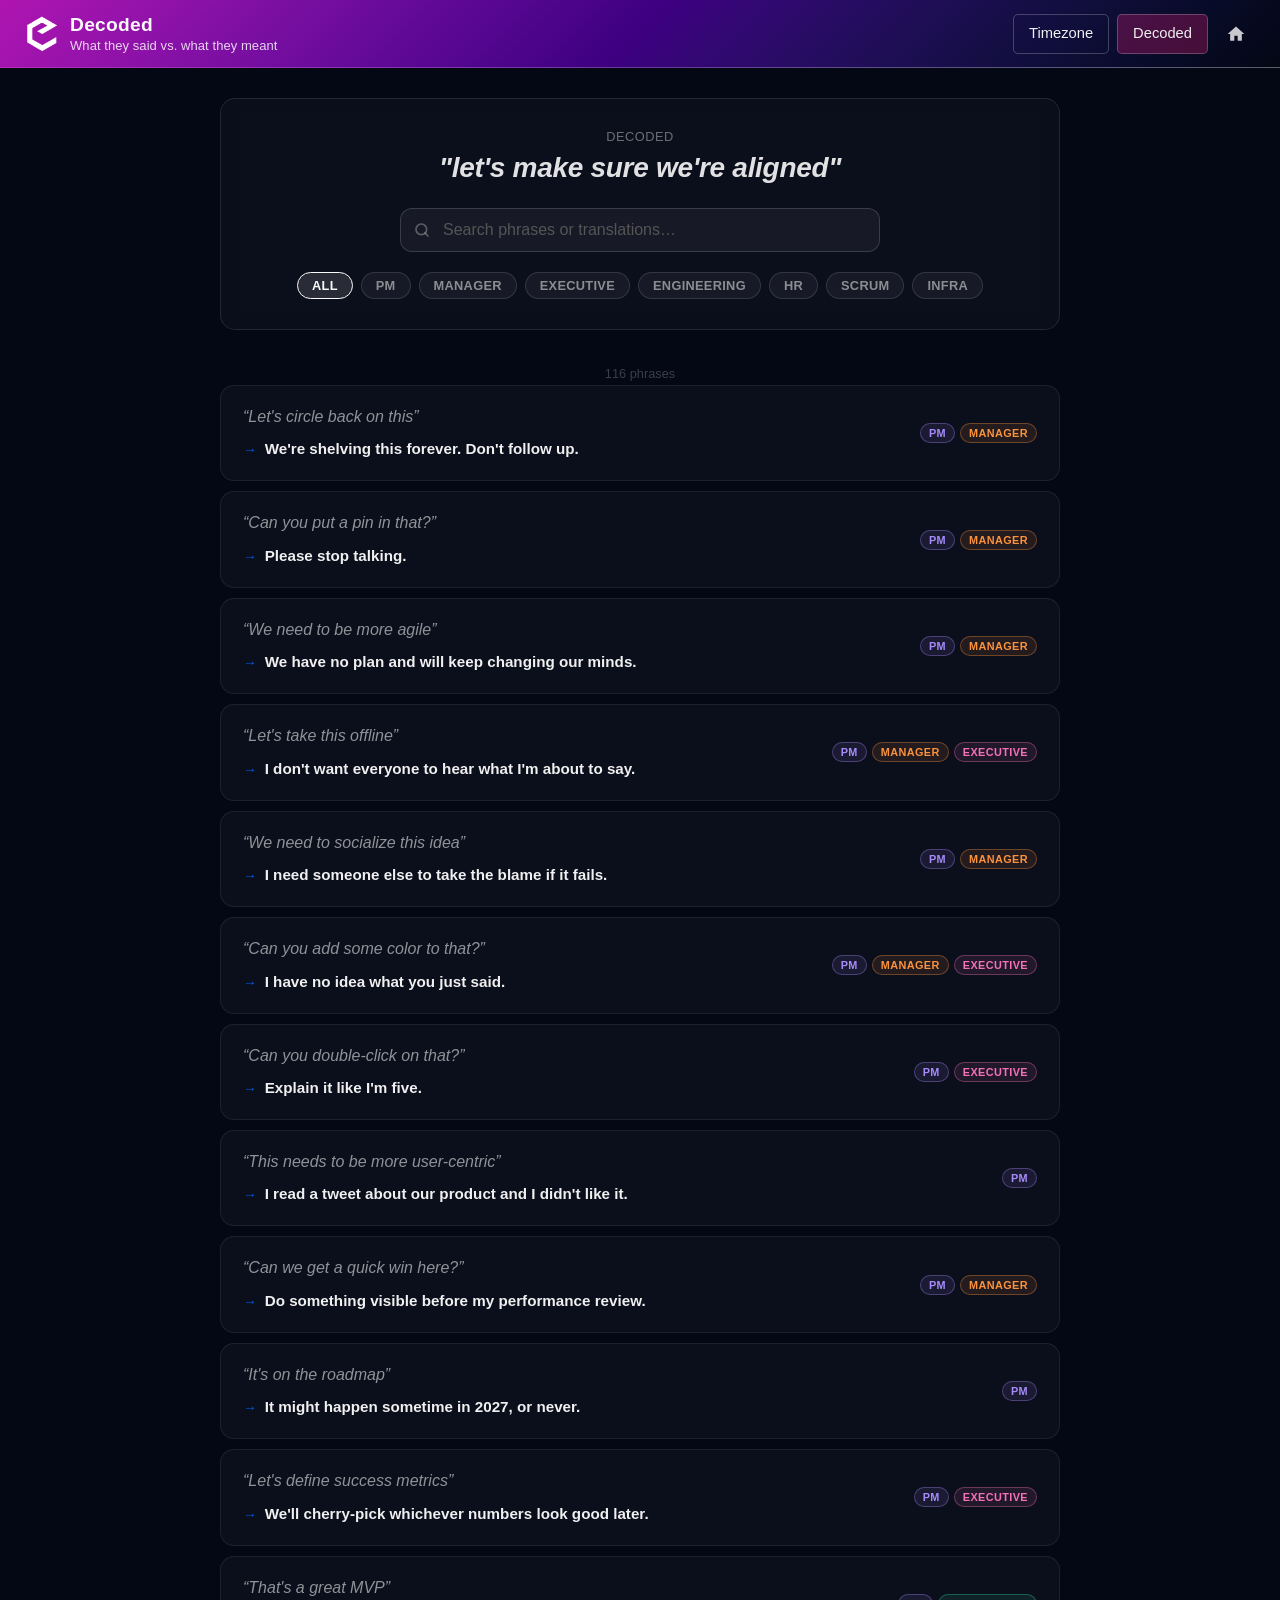
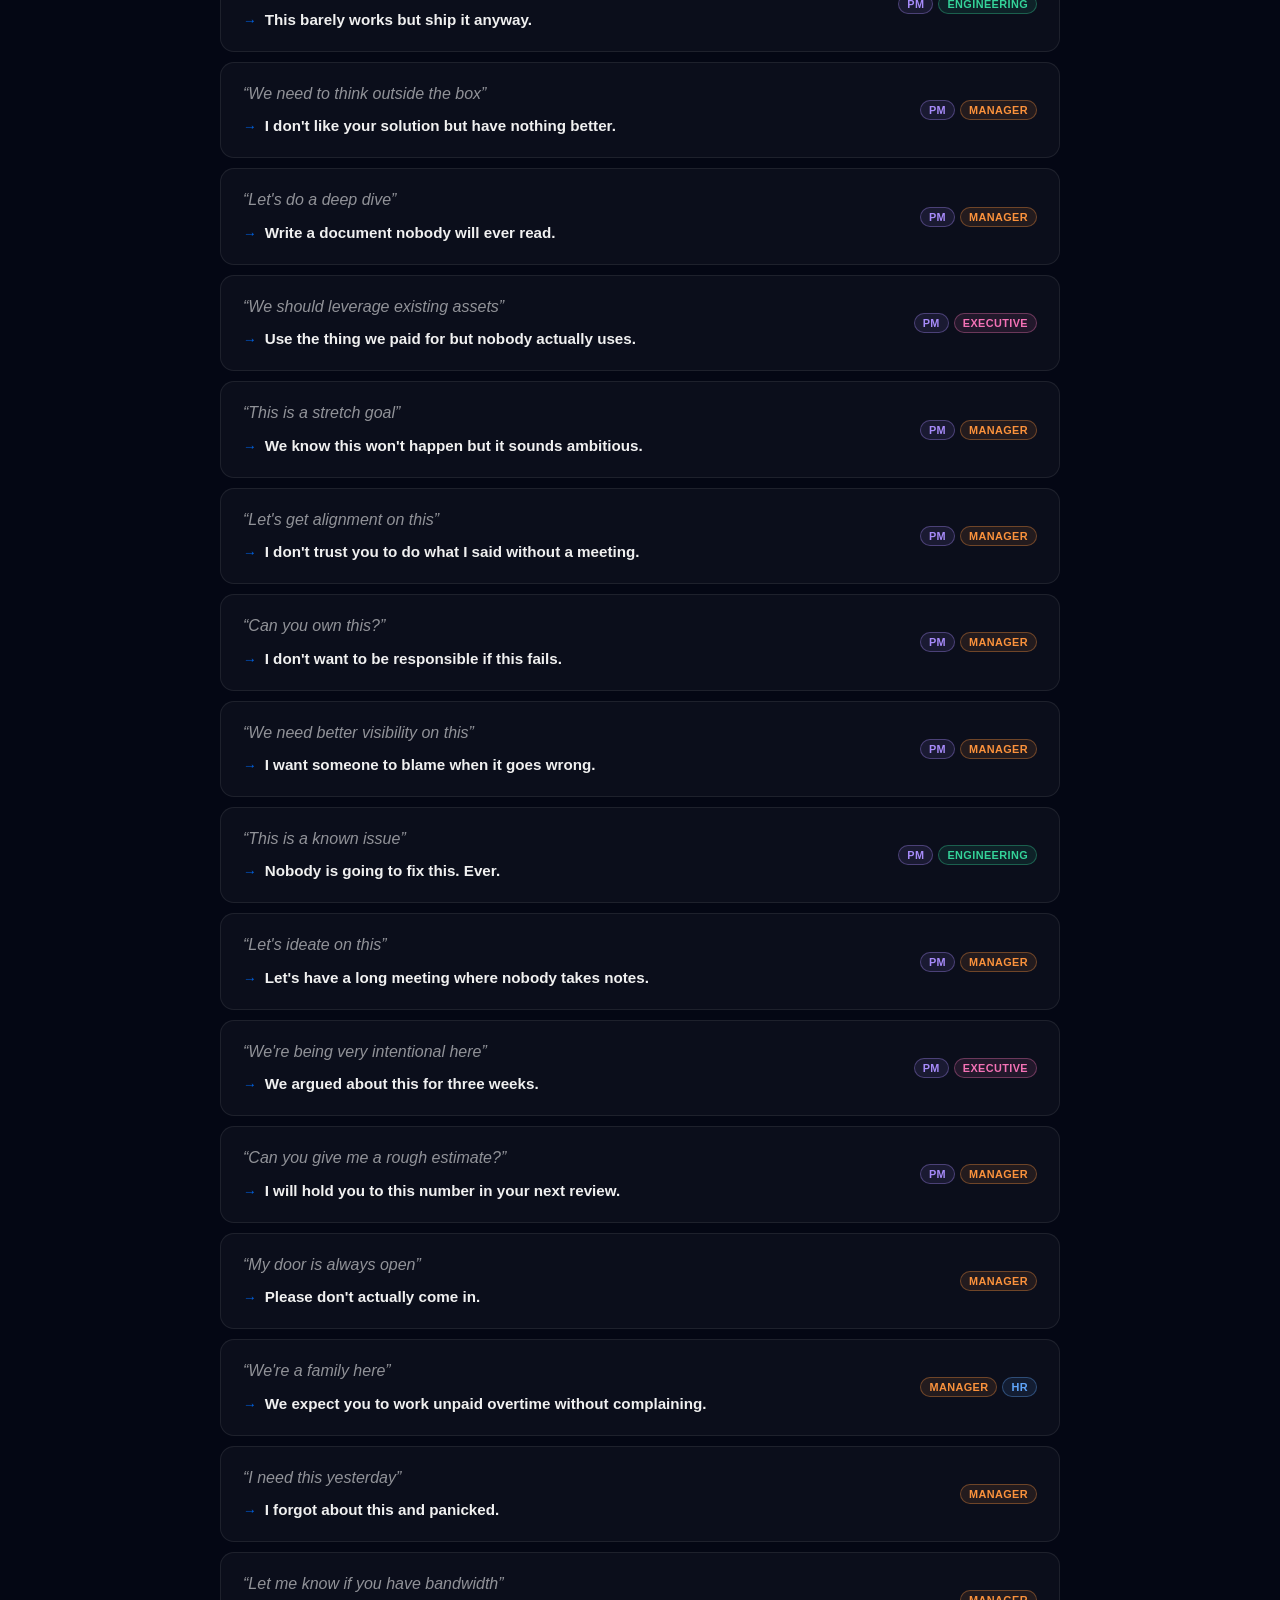
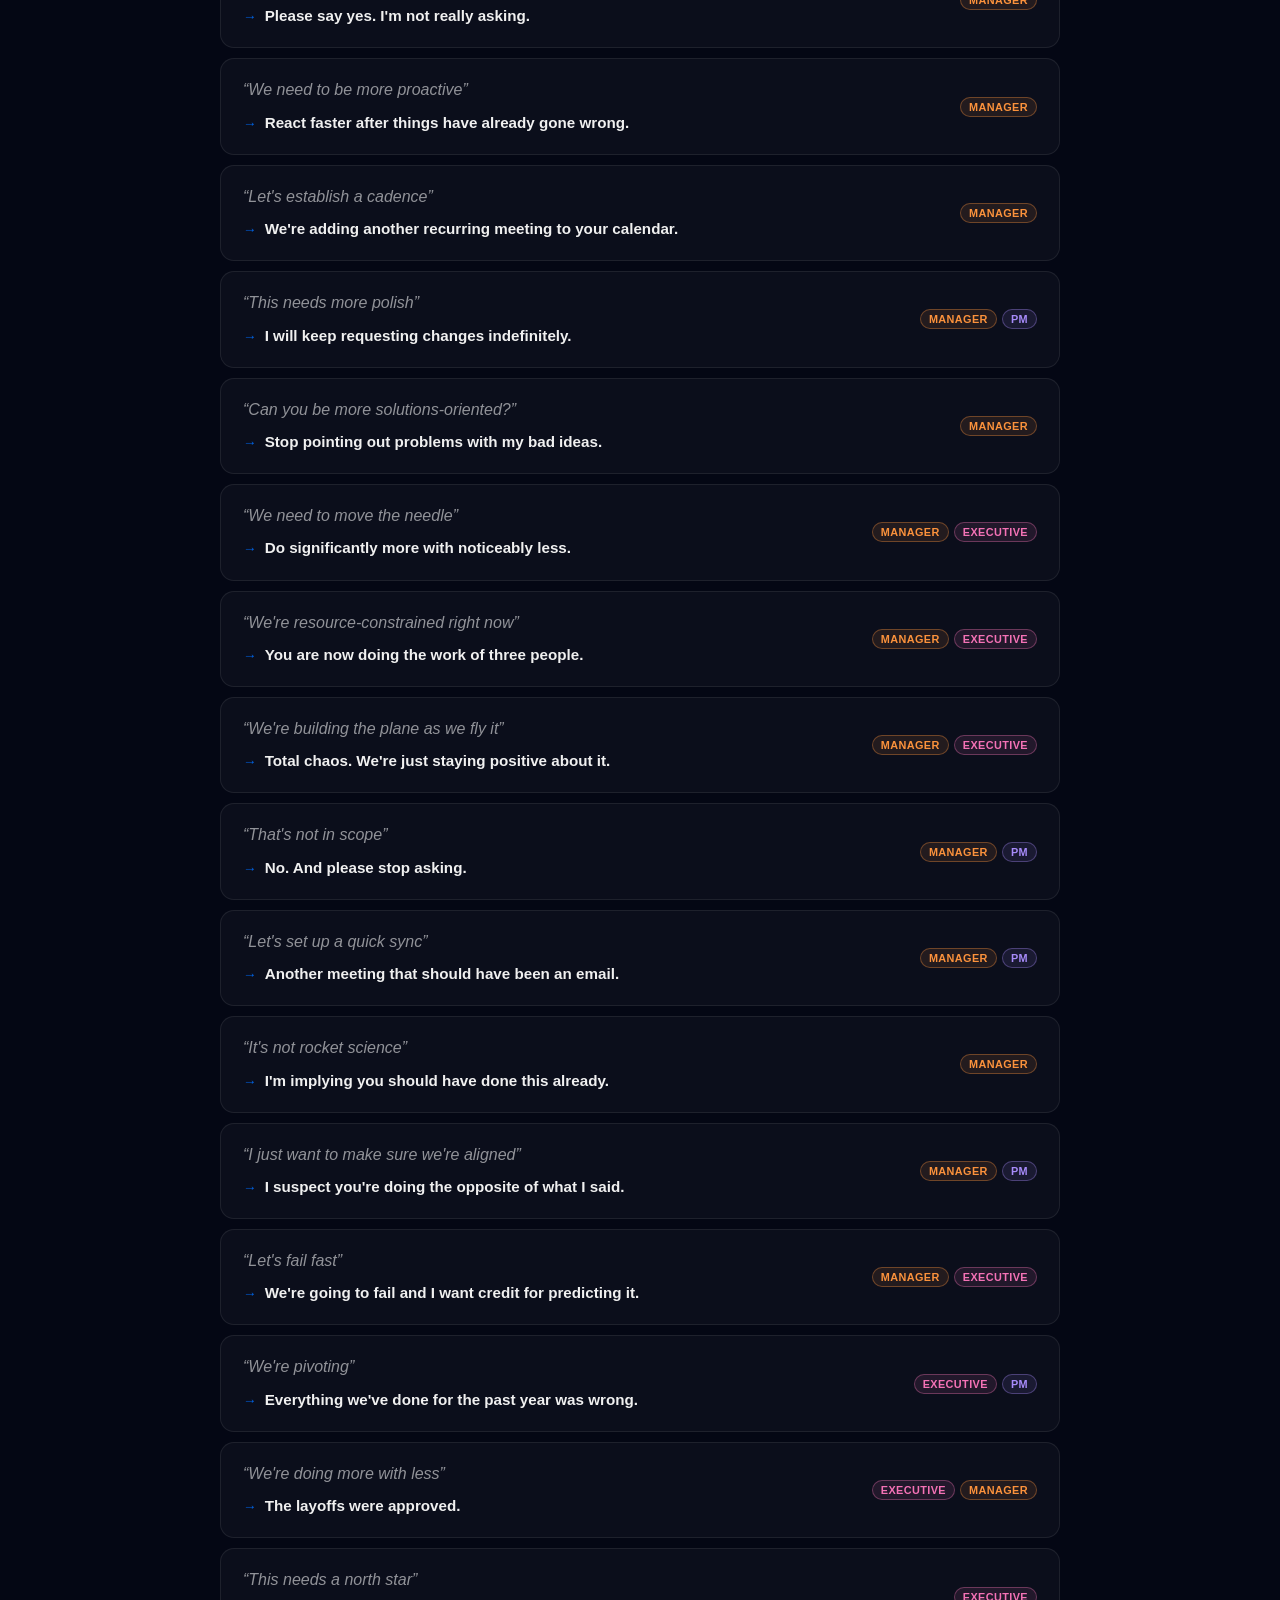
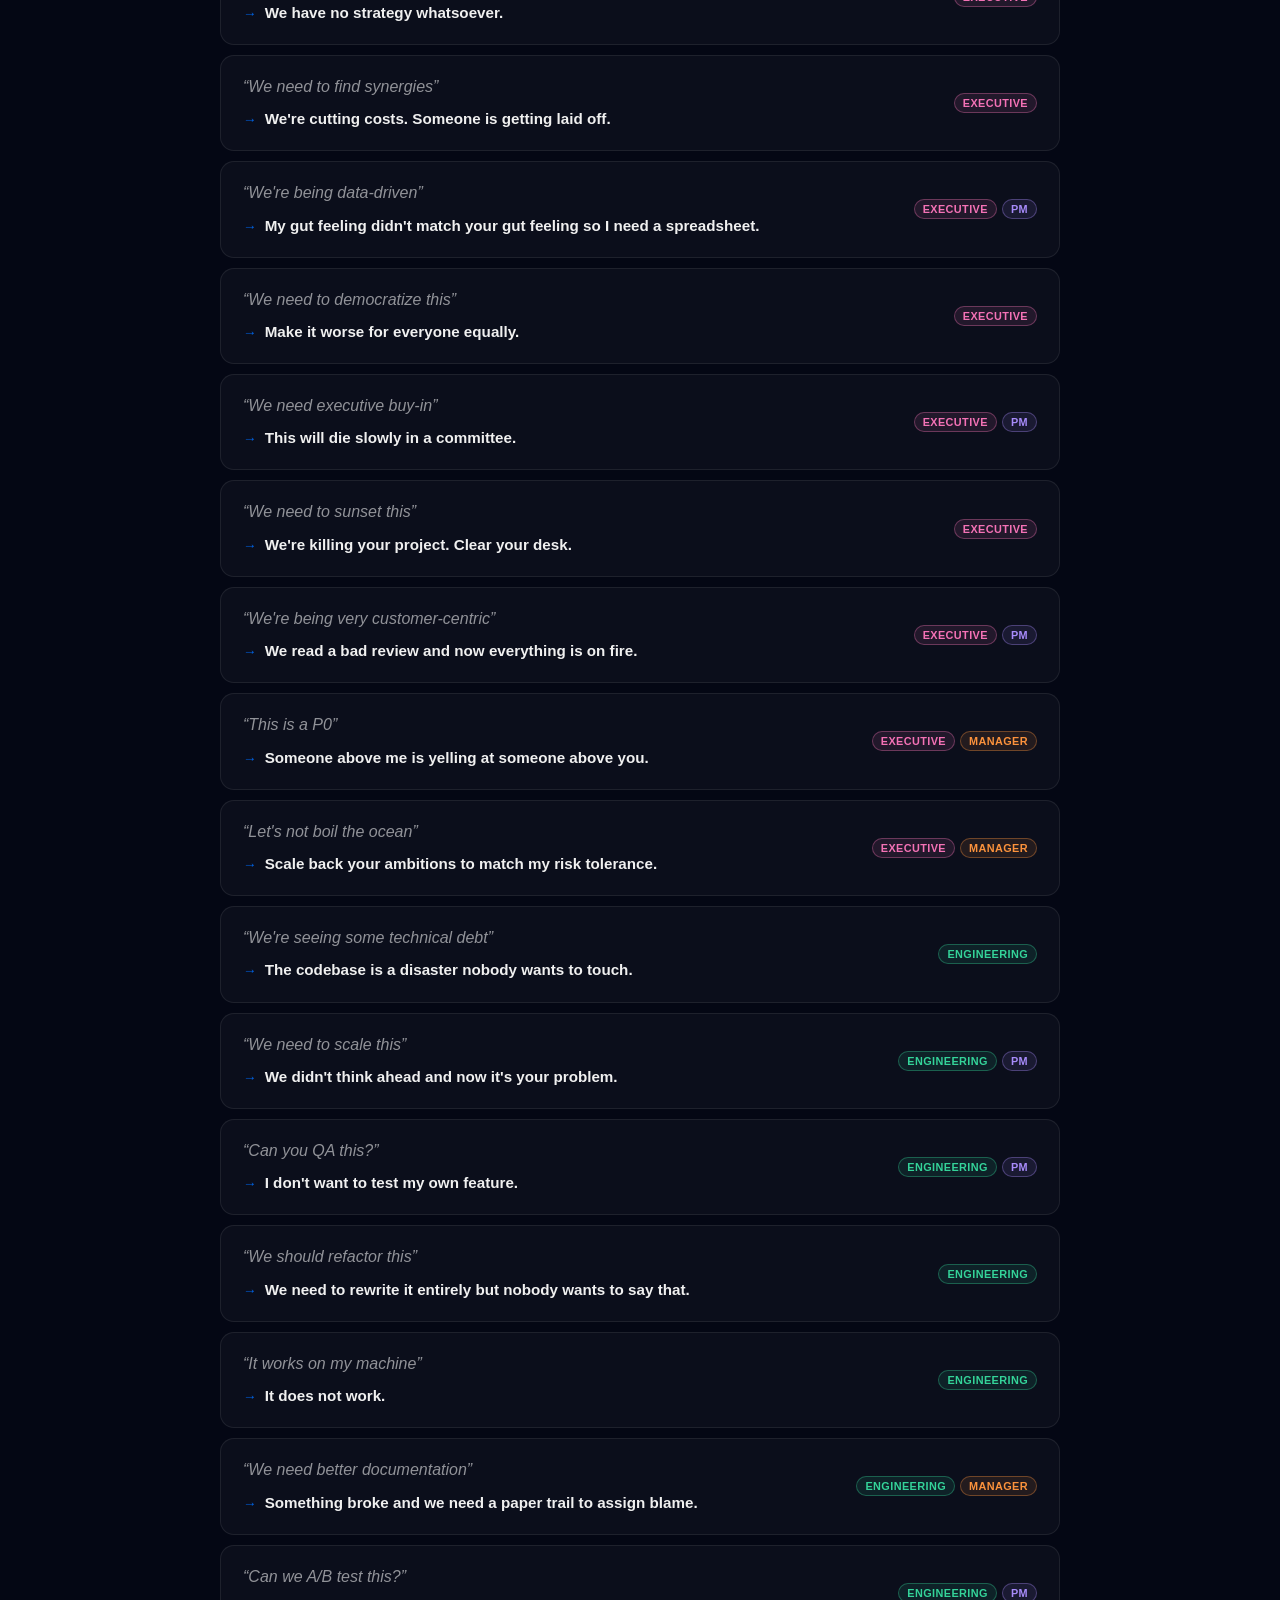
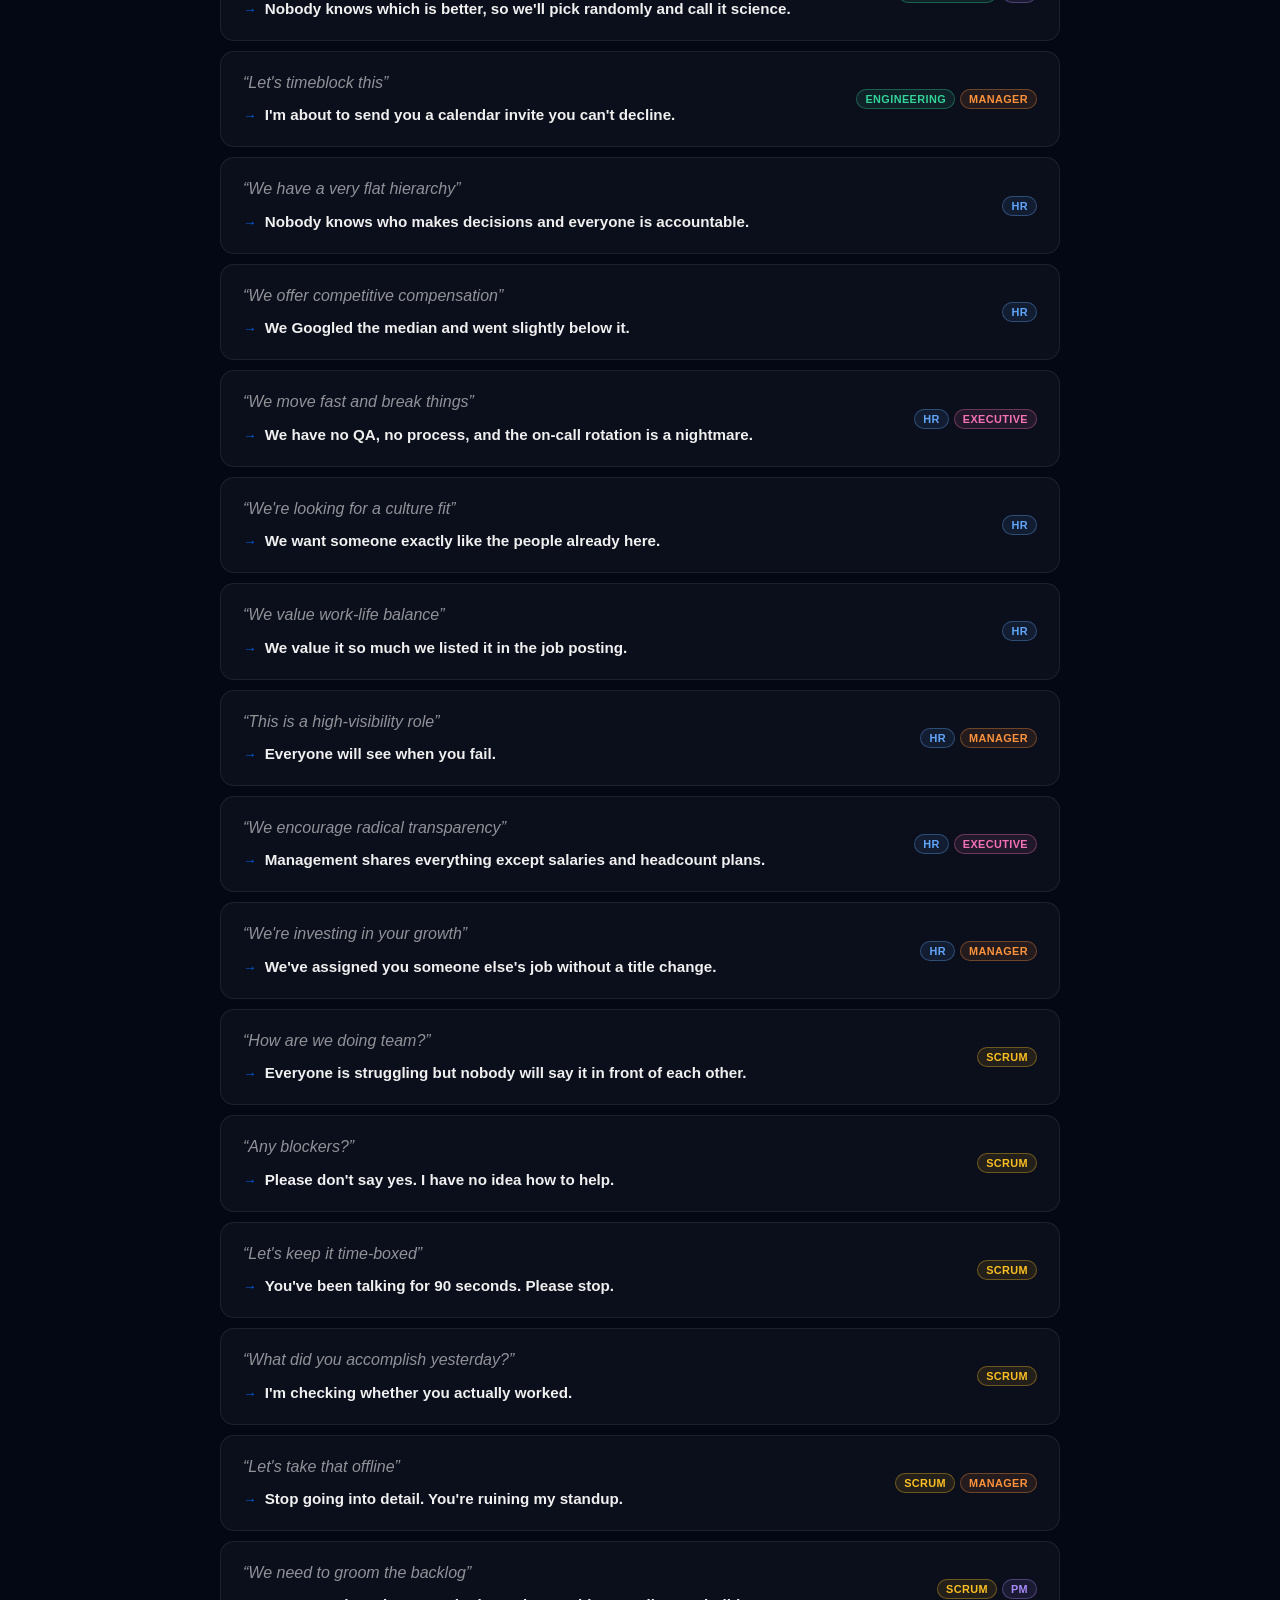
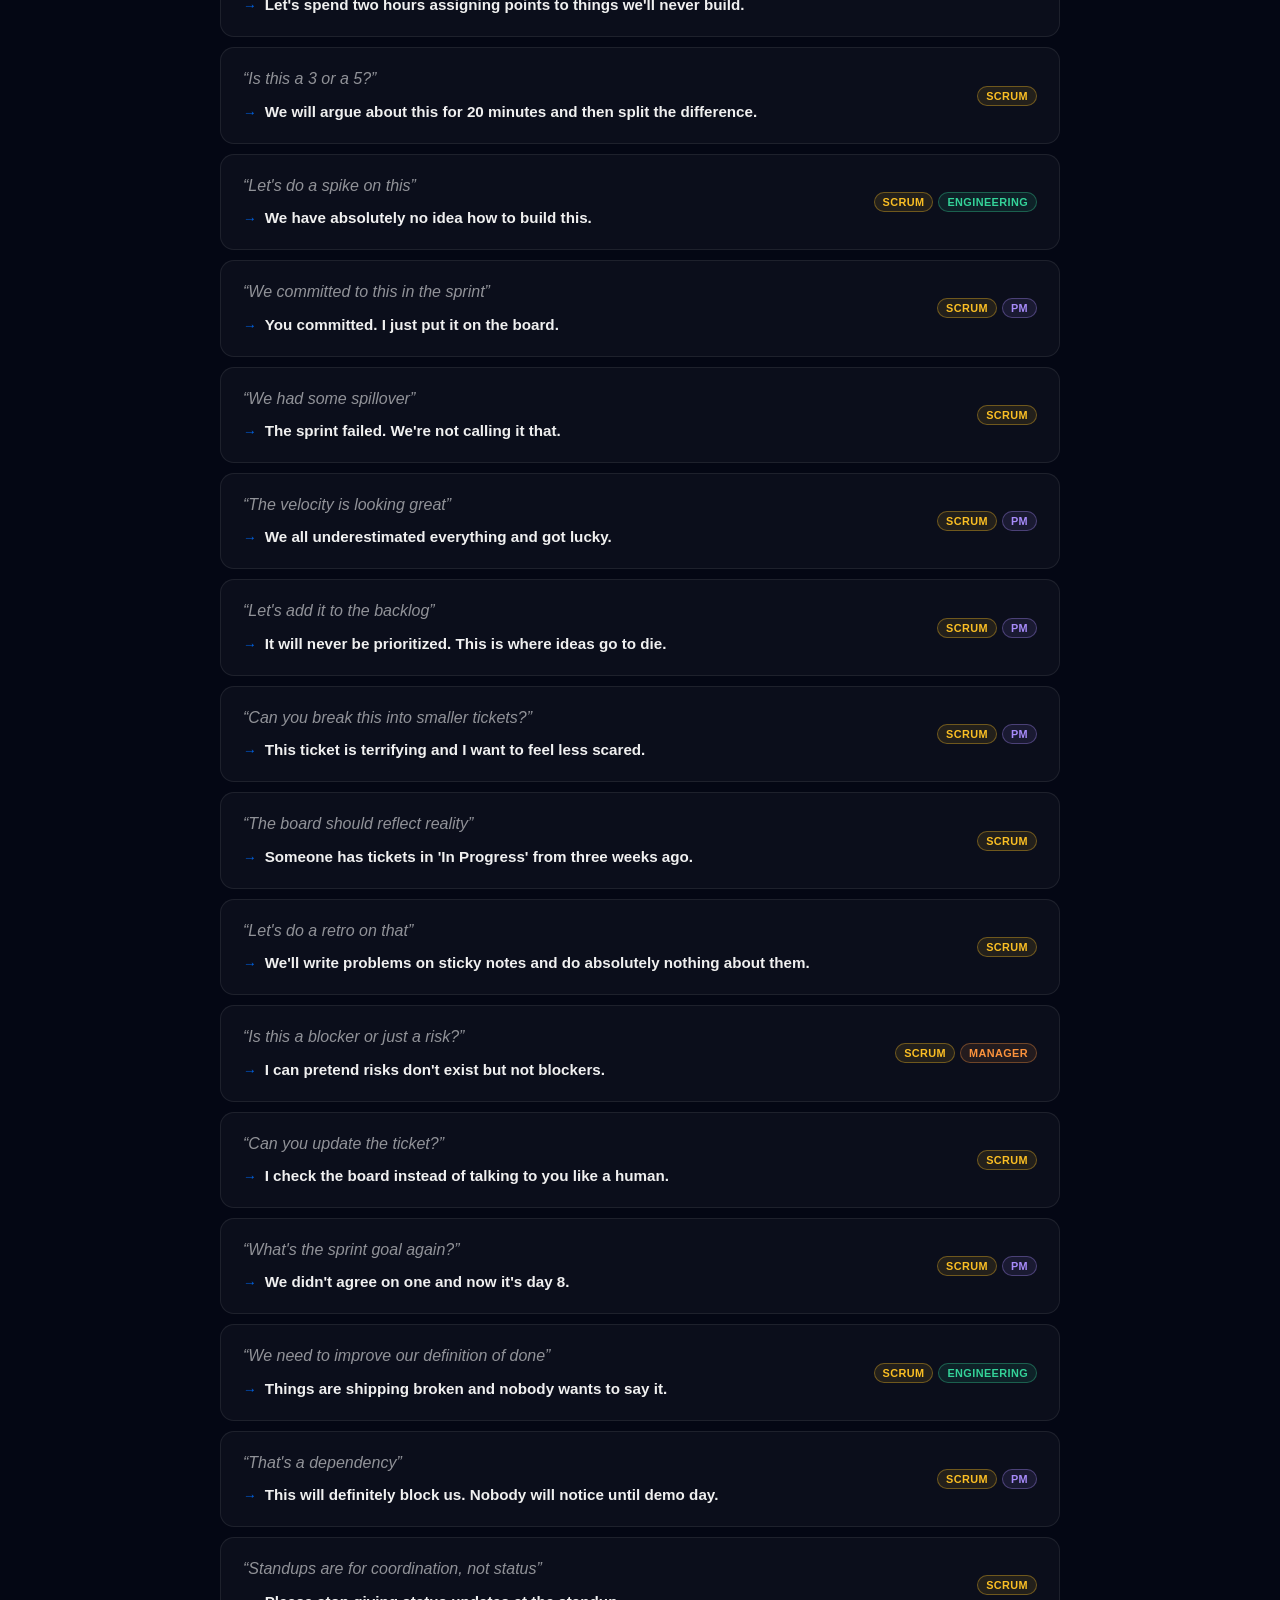
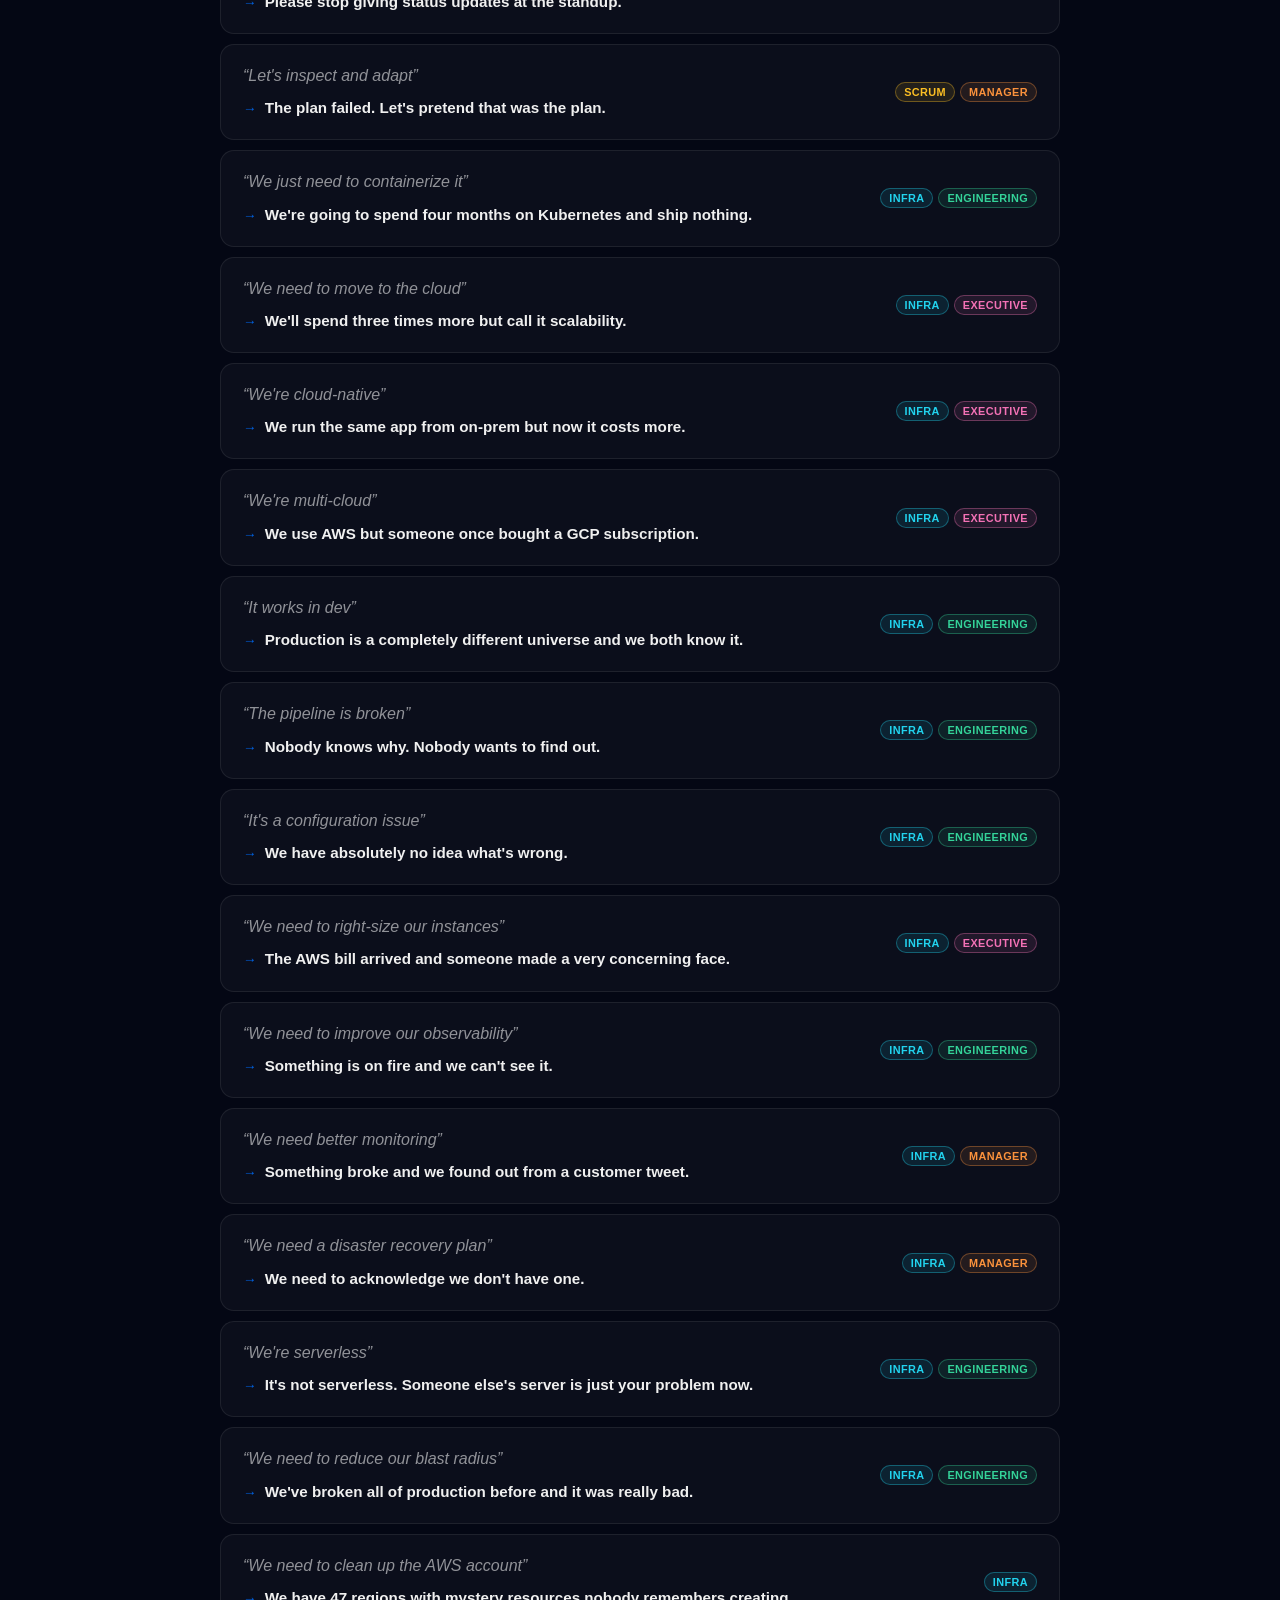
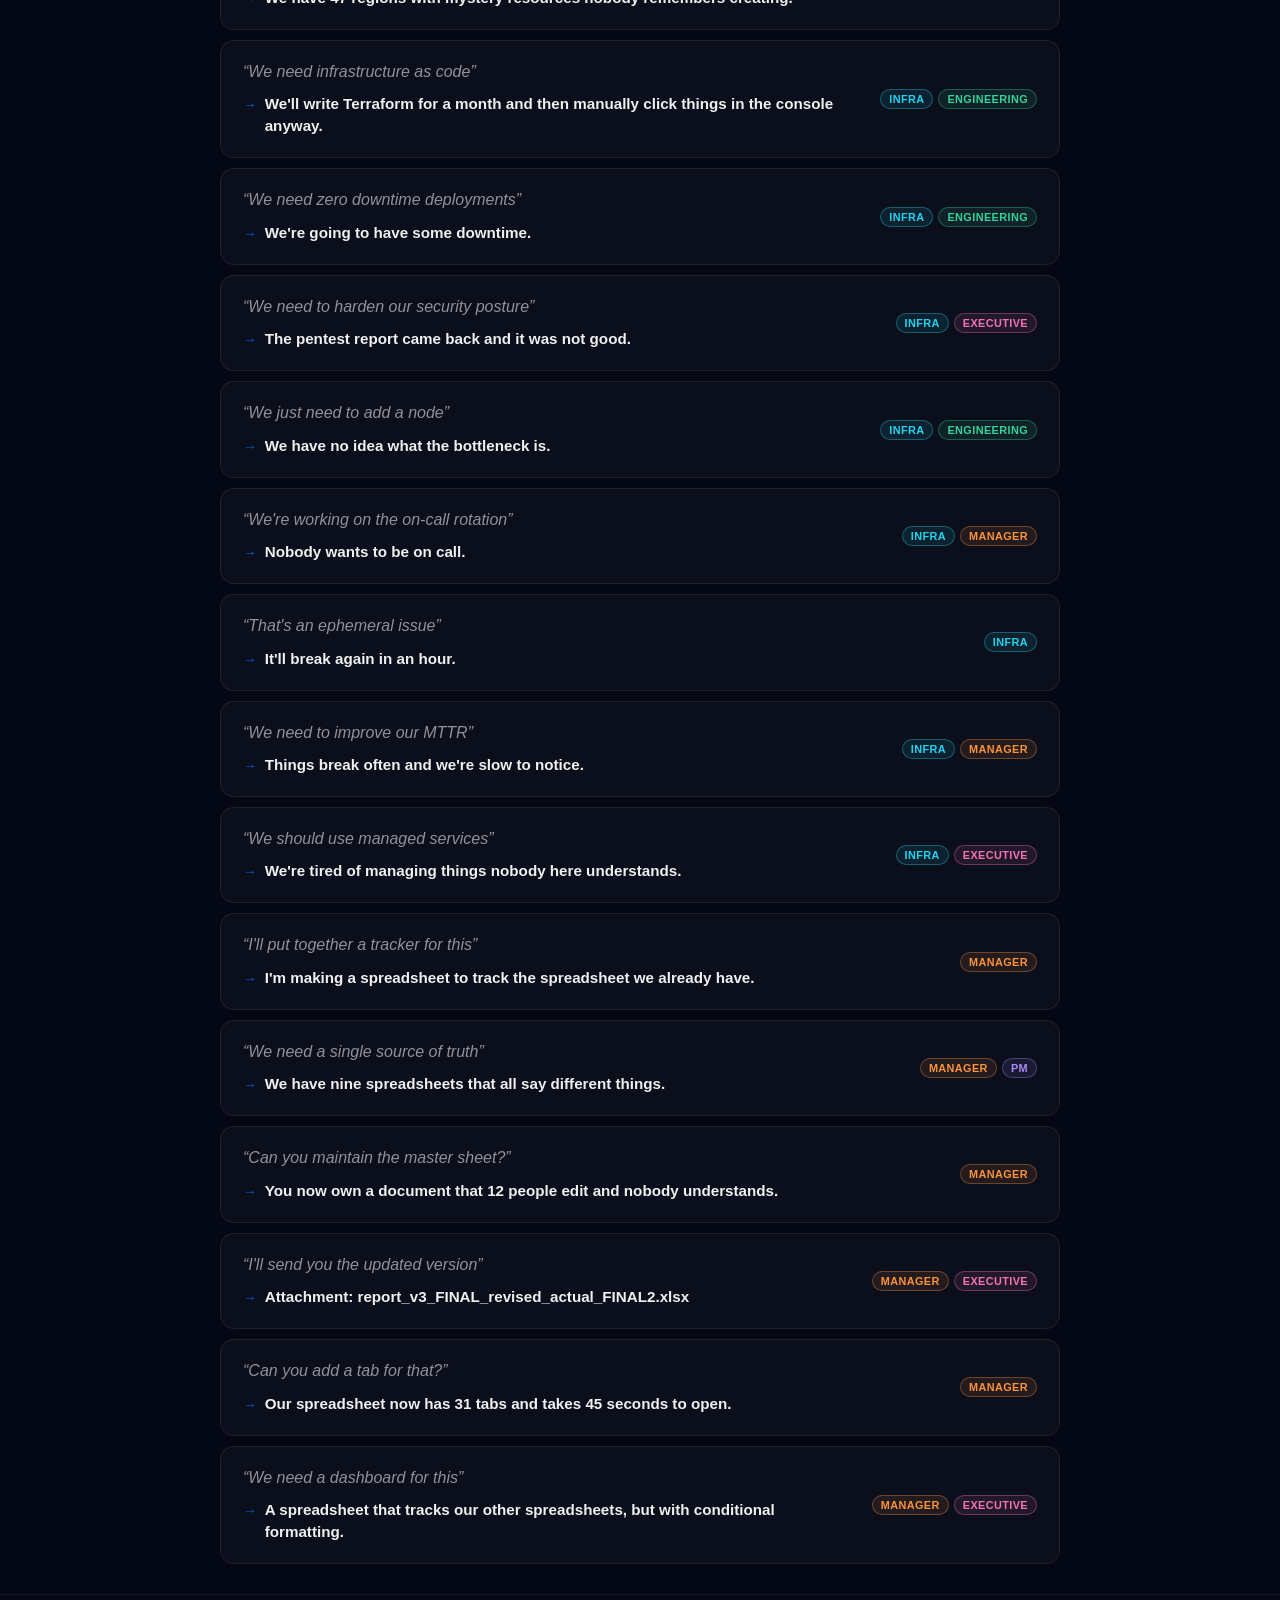
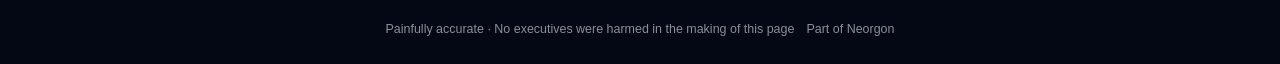
==== commit 1fc19a04: "feat(analytics): kit-owned GoatCounter + CF beacons, CSP sweep, drop Plausible/GA tags" ====
--- a/jargon/index.html
+++ b/jargon/index.html
@@ -2,7 +2,7 @@
 <html lang="en">
 <head>
     <meta charset="UTF-8">
-    <meta http-equiv="Content-Security-Policy" content="default-src 'self'; script-src 'self' 'unsafe-inline'; style-src 'self' 'unsafe-inline' https://cdn.neorgon.org; img-src 'self' data: blob: https://cdn.neorgon.org">
+    <meta http-equiv="Content-Security-Policy" content="default-src 'self'; script-src 'self' 'unsafe-inline' https://gc.zgo.at https://static.cloudflareinsights.com; style-src 'self' 'unsafe-inline' https://cdn.neorgon.org; img-src 'self' data: blob: https://cdn.neorgon.org https://neorgon.goatcounter.com; connect-src 'self' https://neorgon.goatcounter.com https://cloudflareinsights.com">
     <meta name="viewport" content="width=device-width, initial-scale=1.0">
   <meta name="referrer" content="strict-origin-when-cross-origin">
   <meta http-equiv="X-Content-Type-Options" content="nosniff">
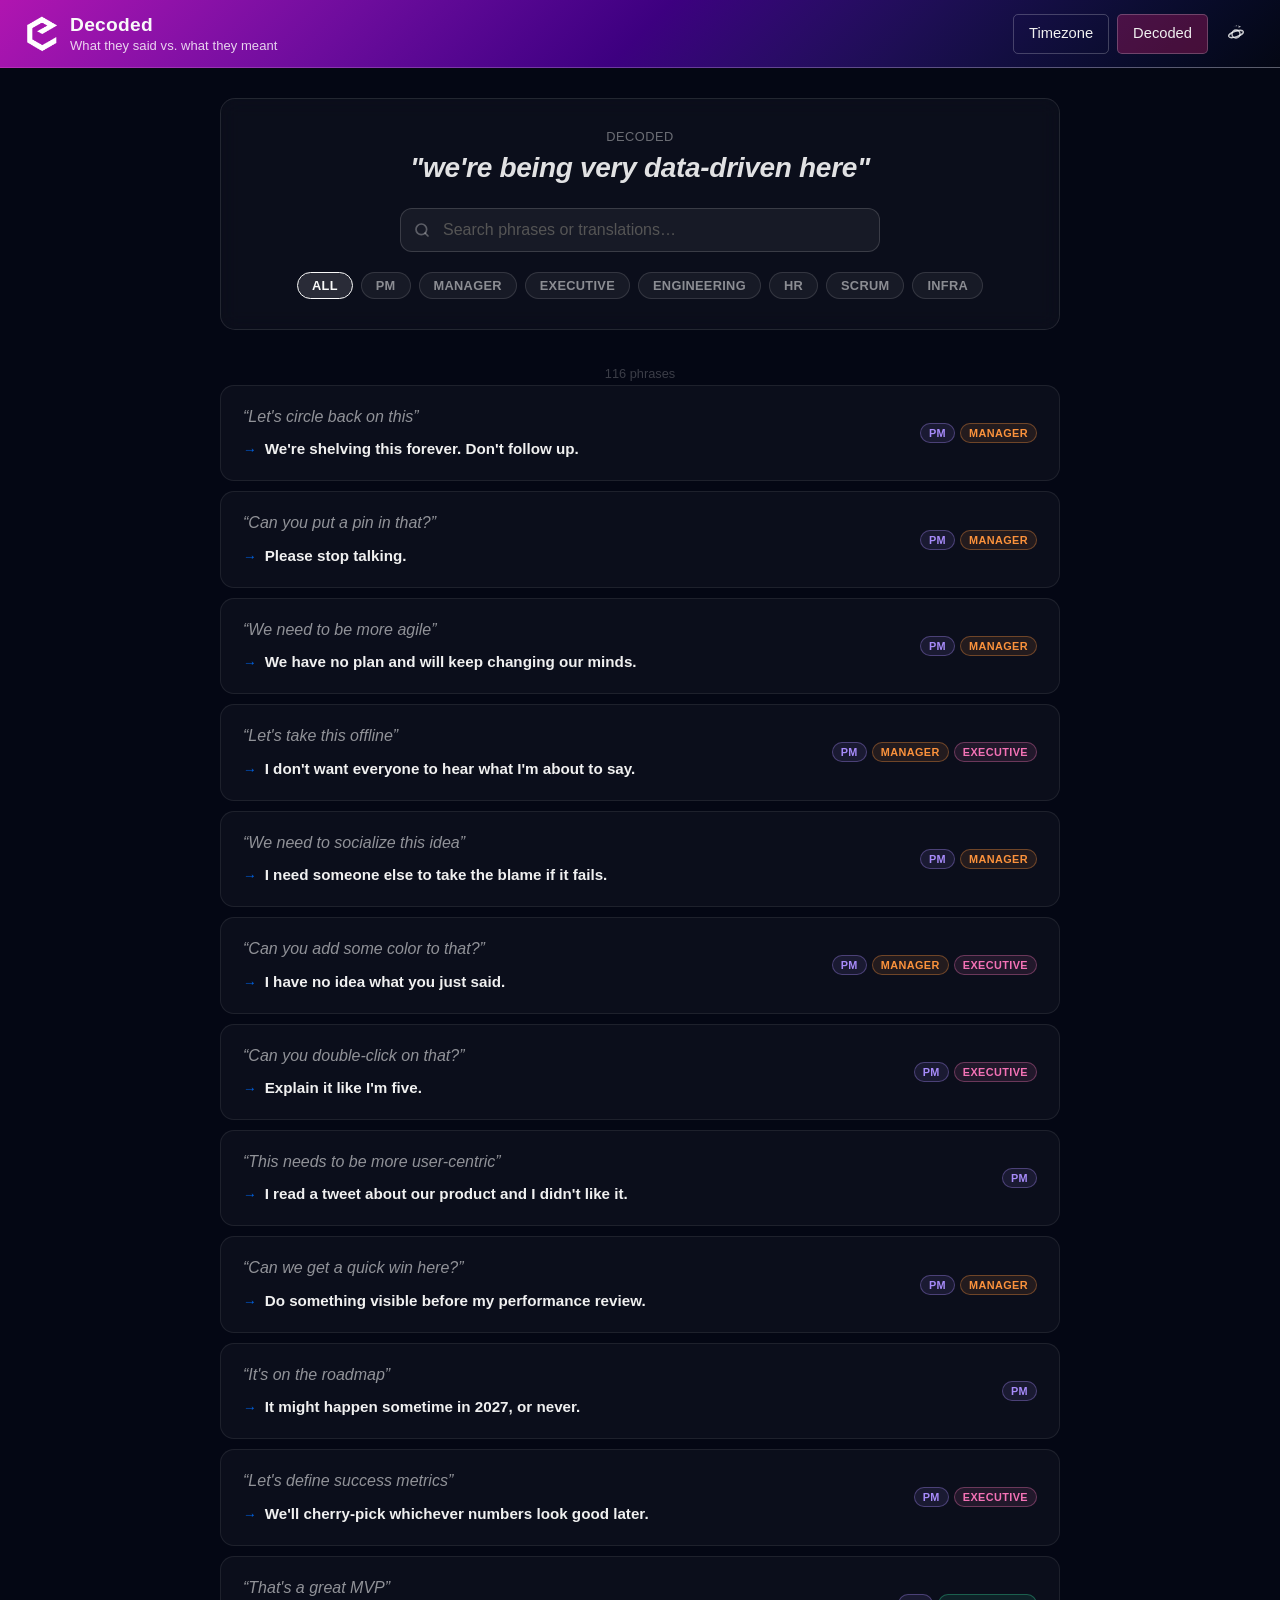
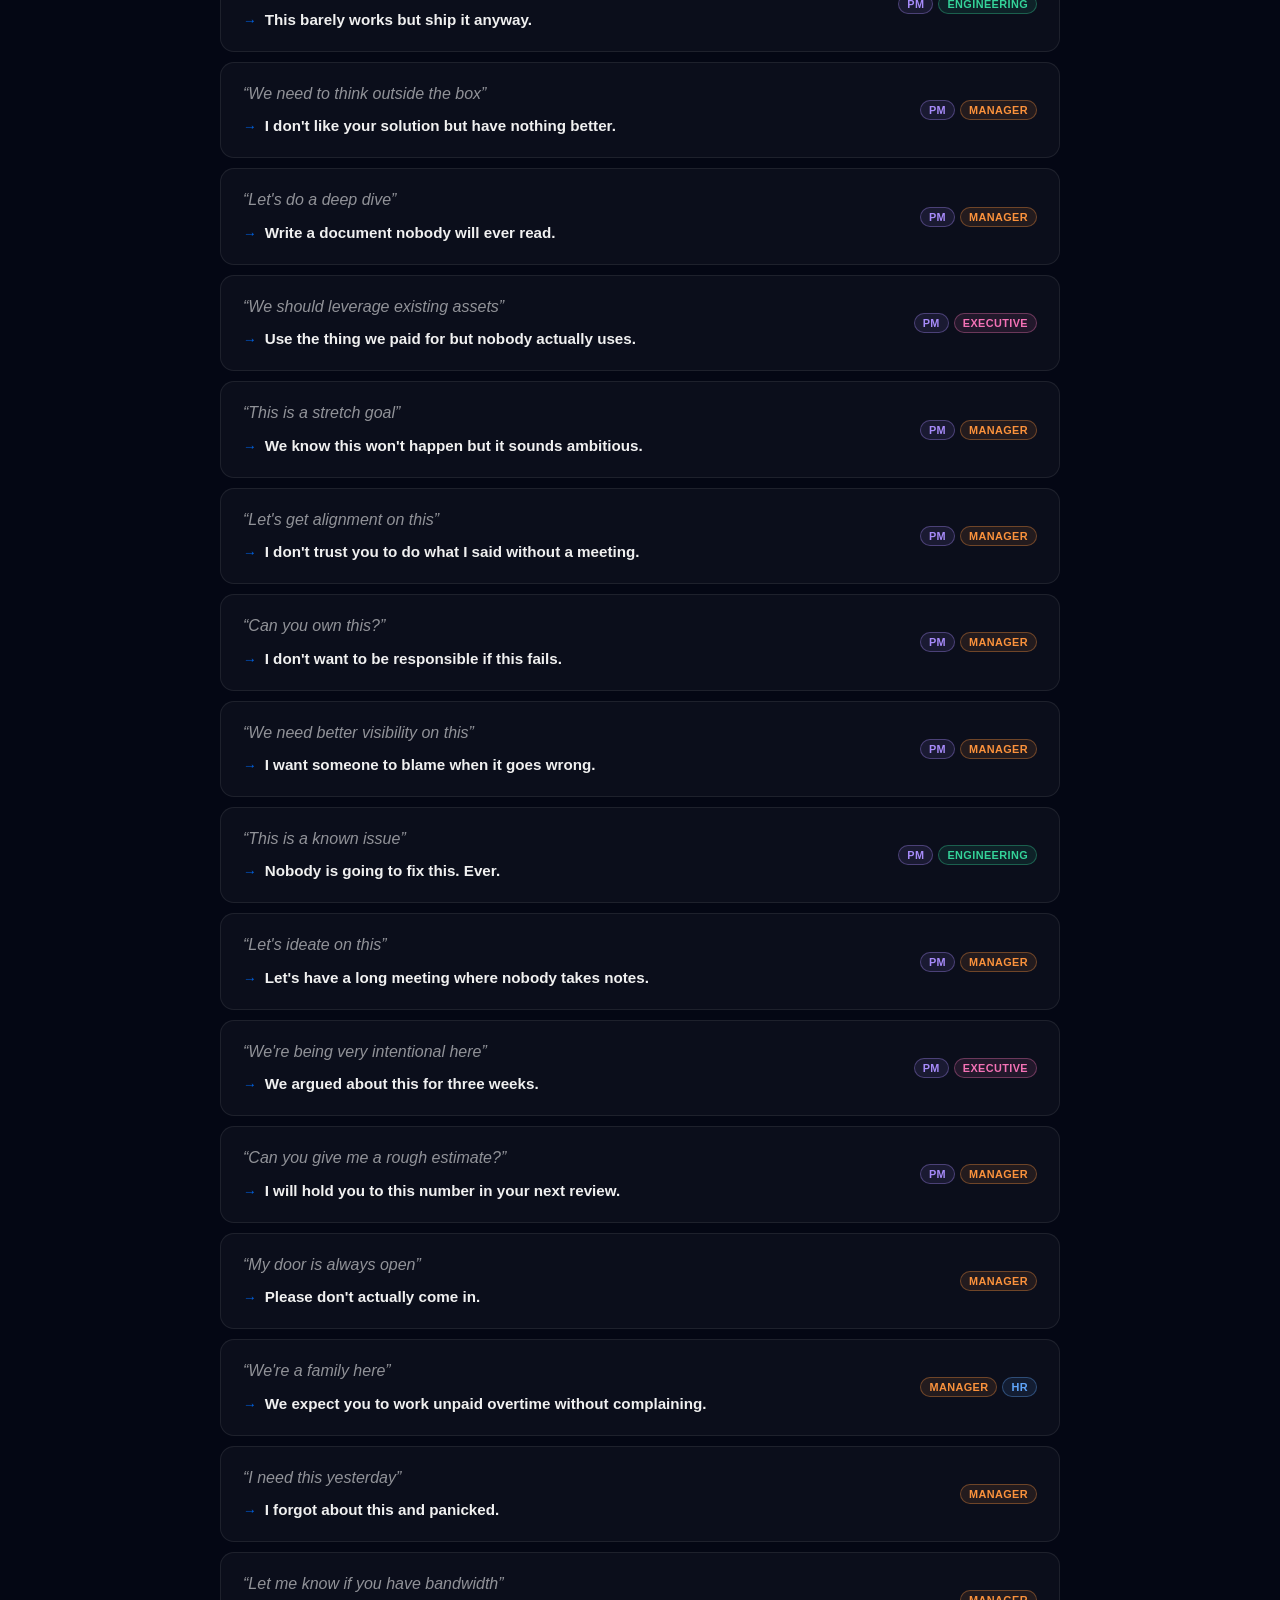
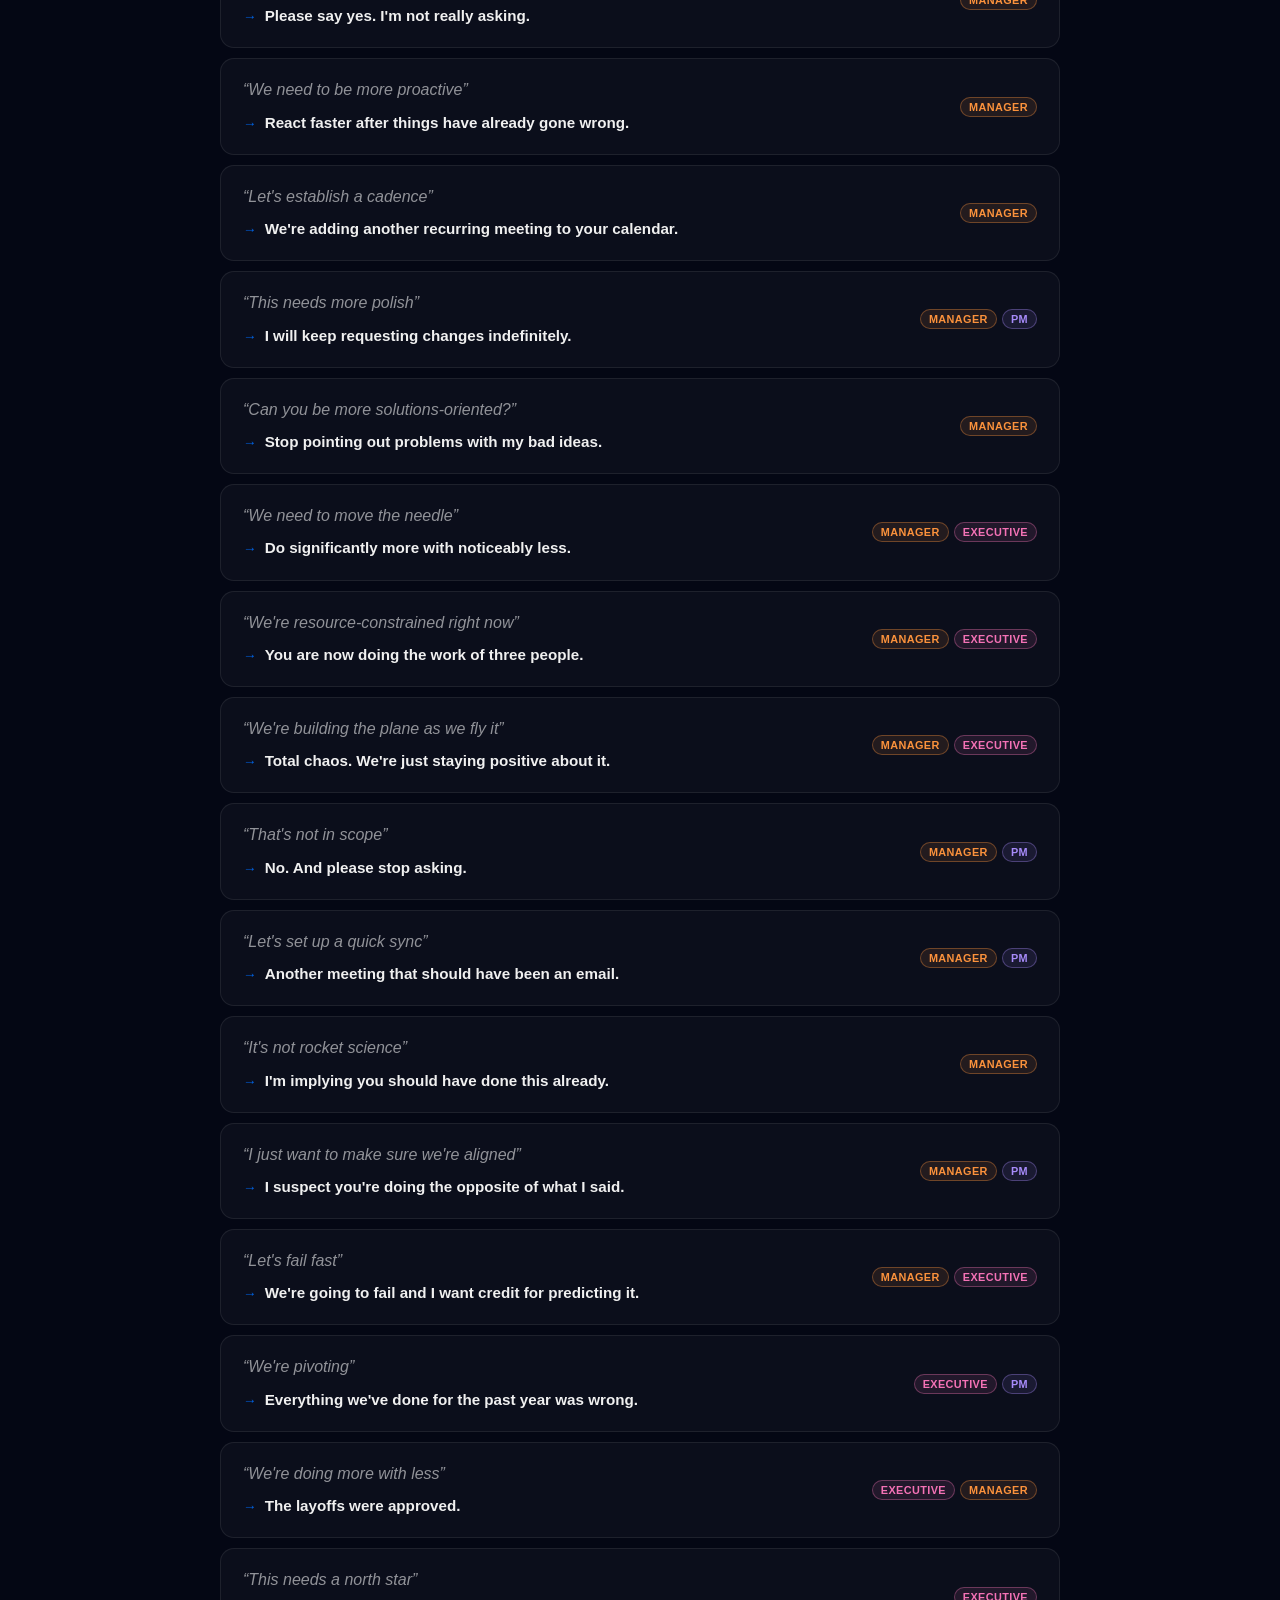
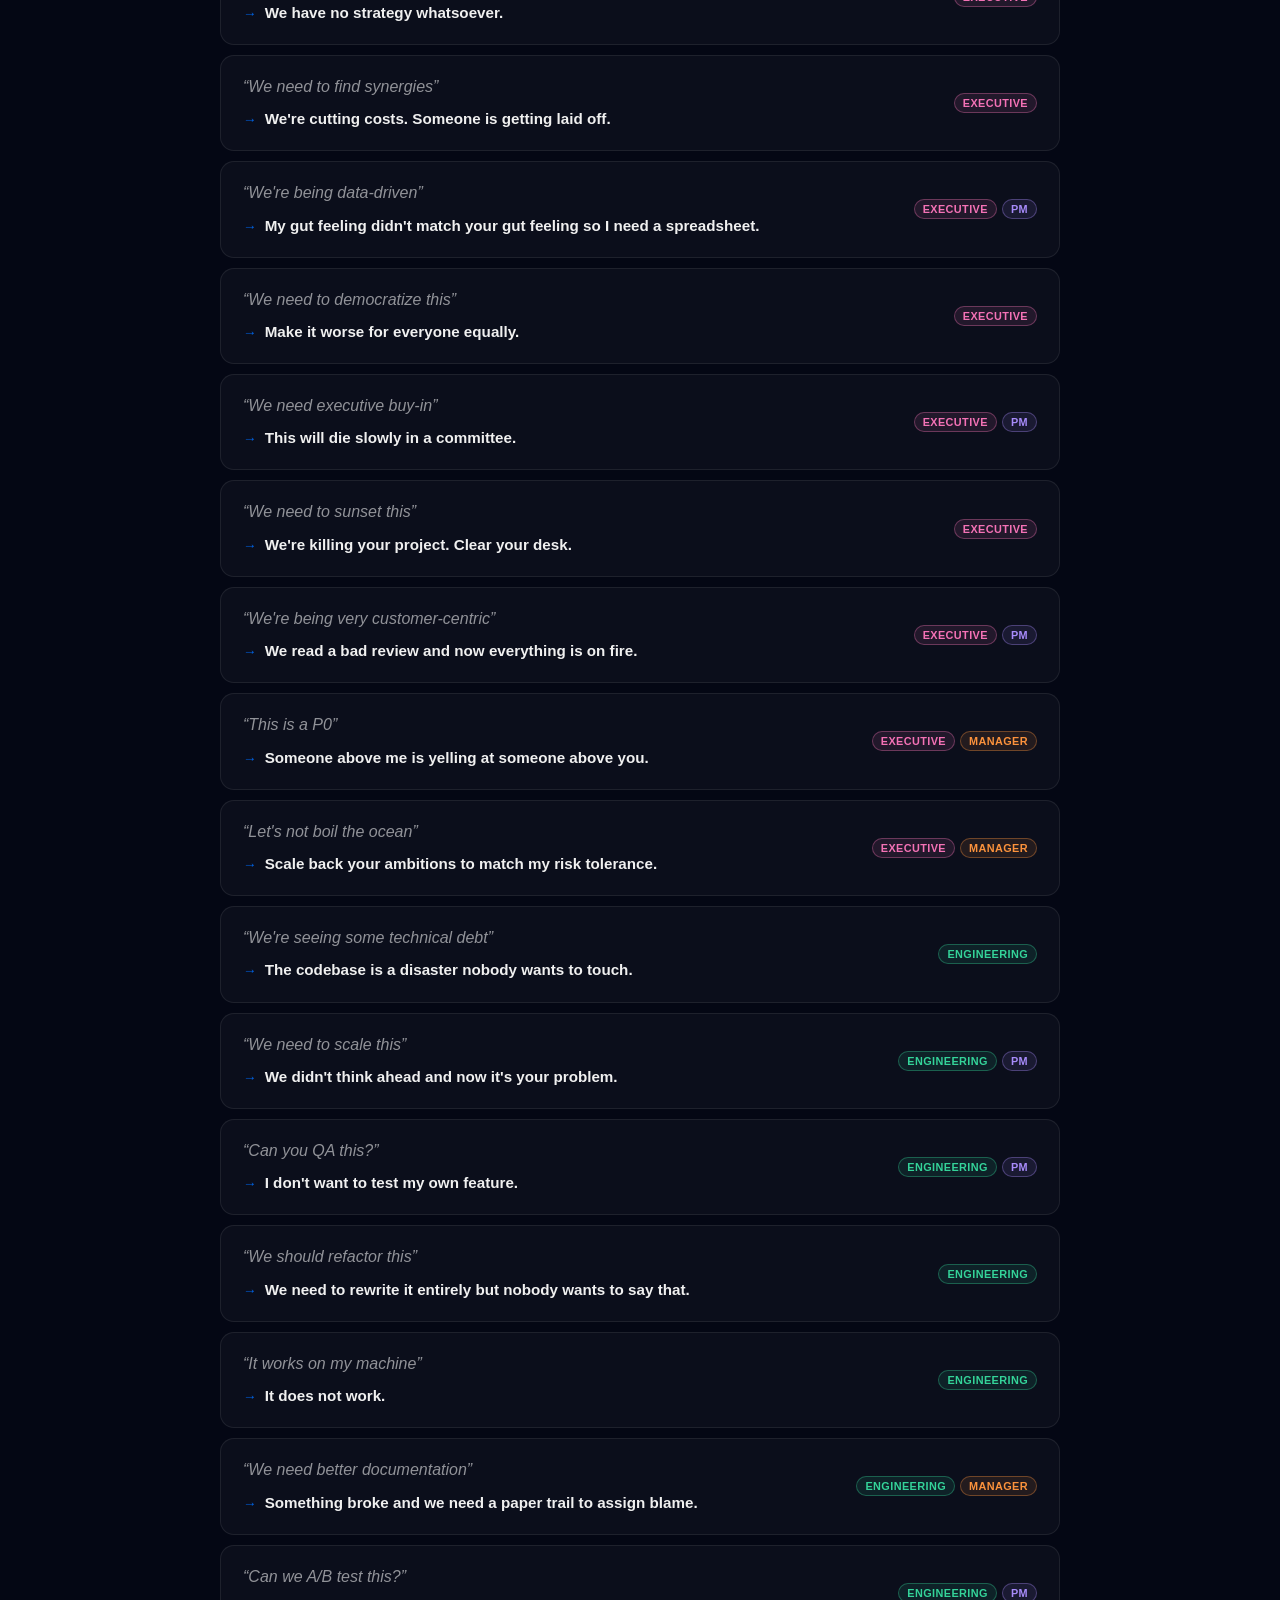
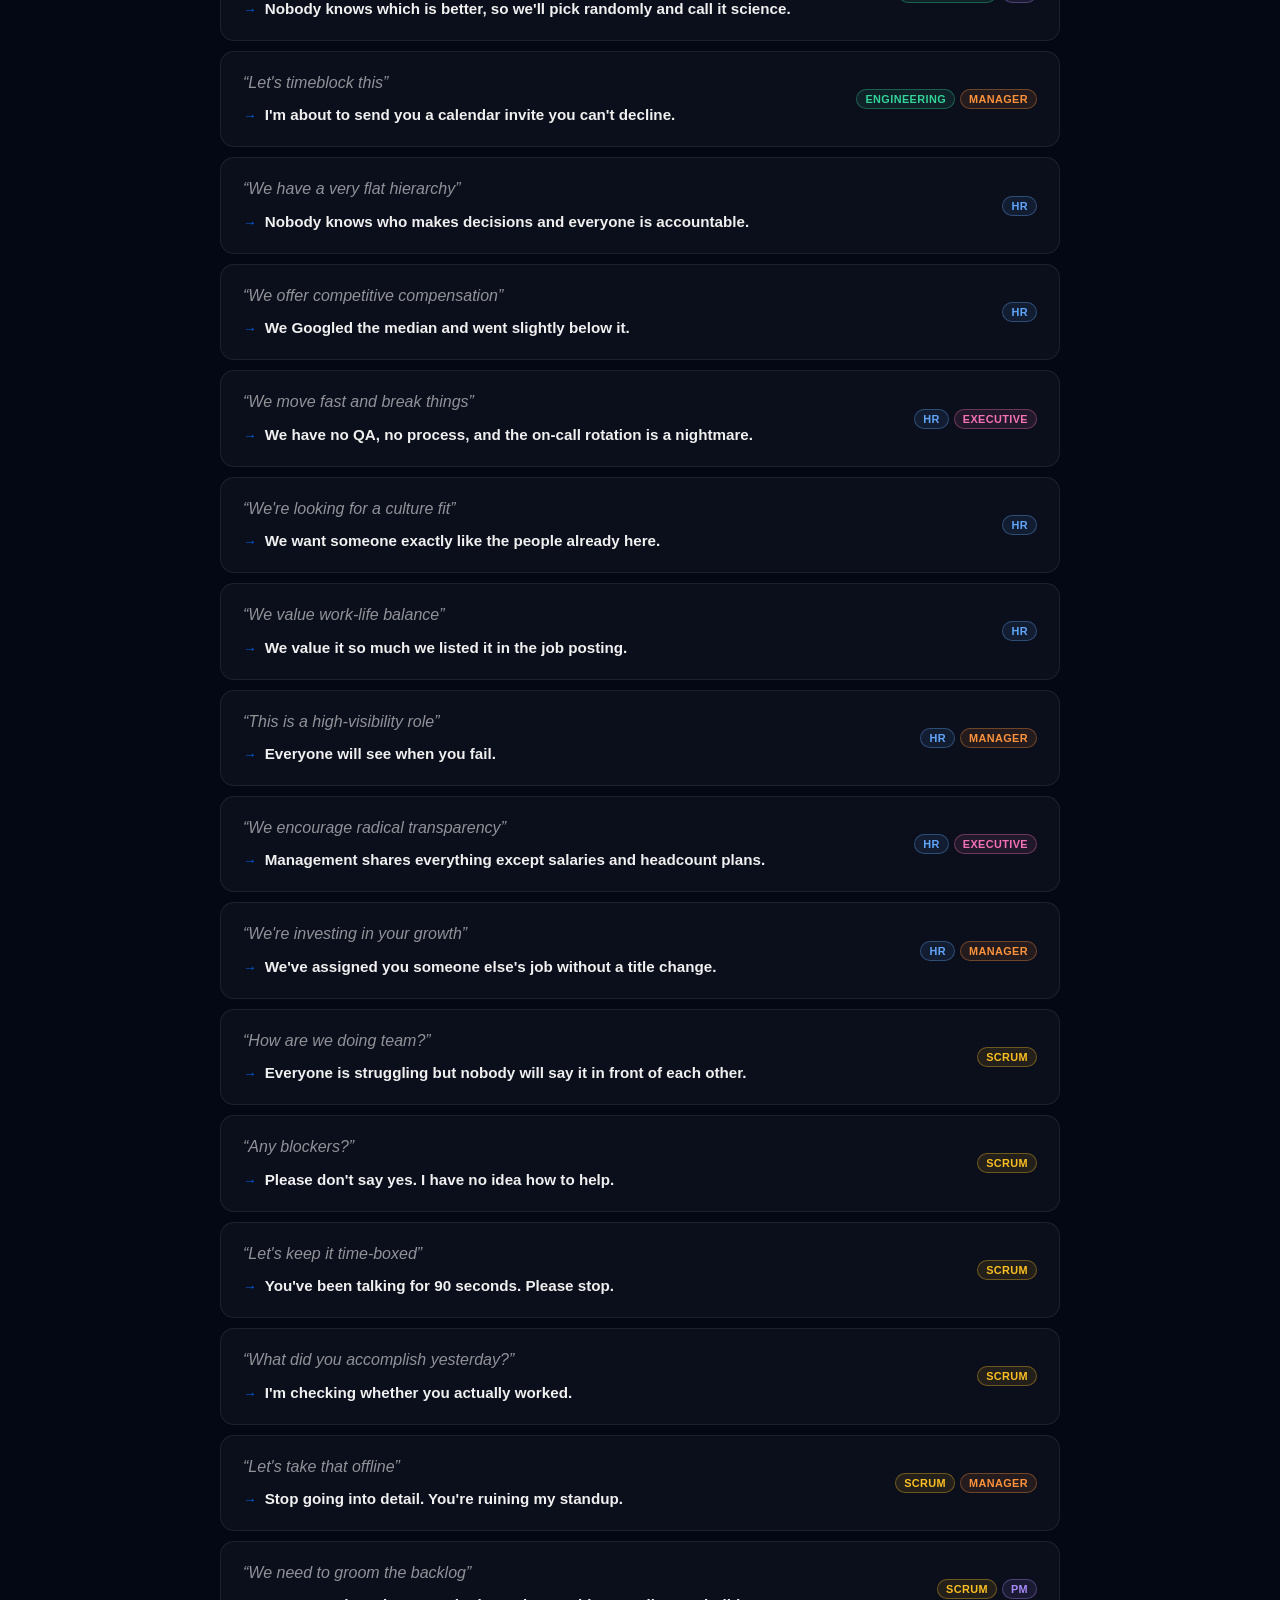
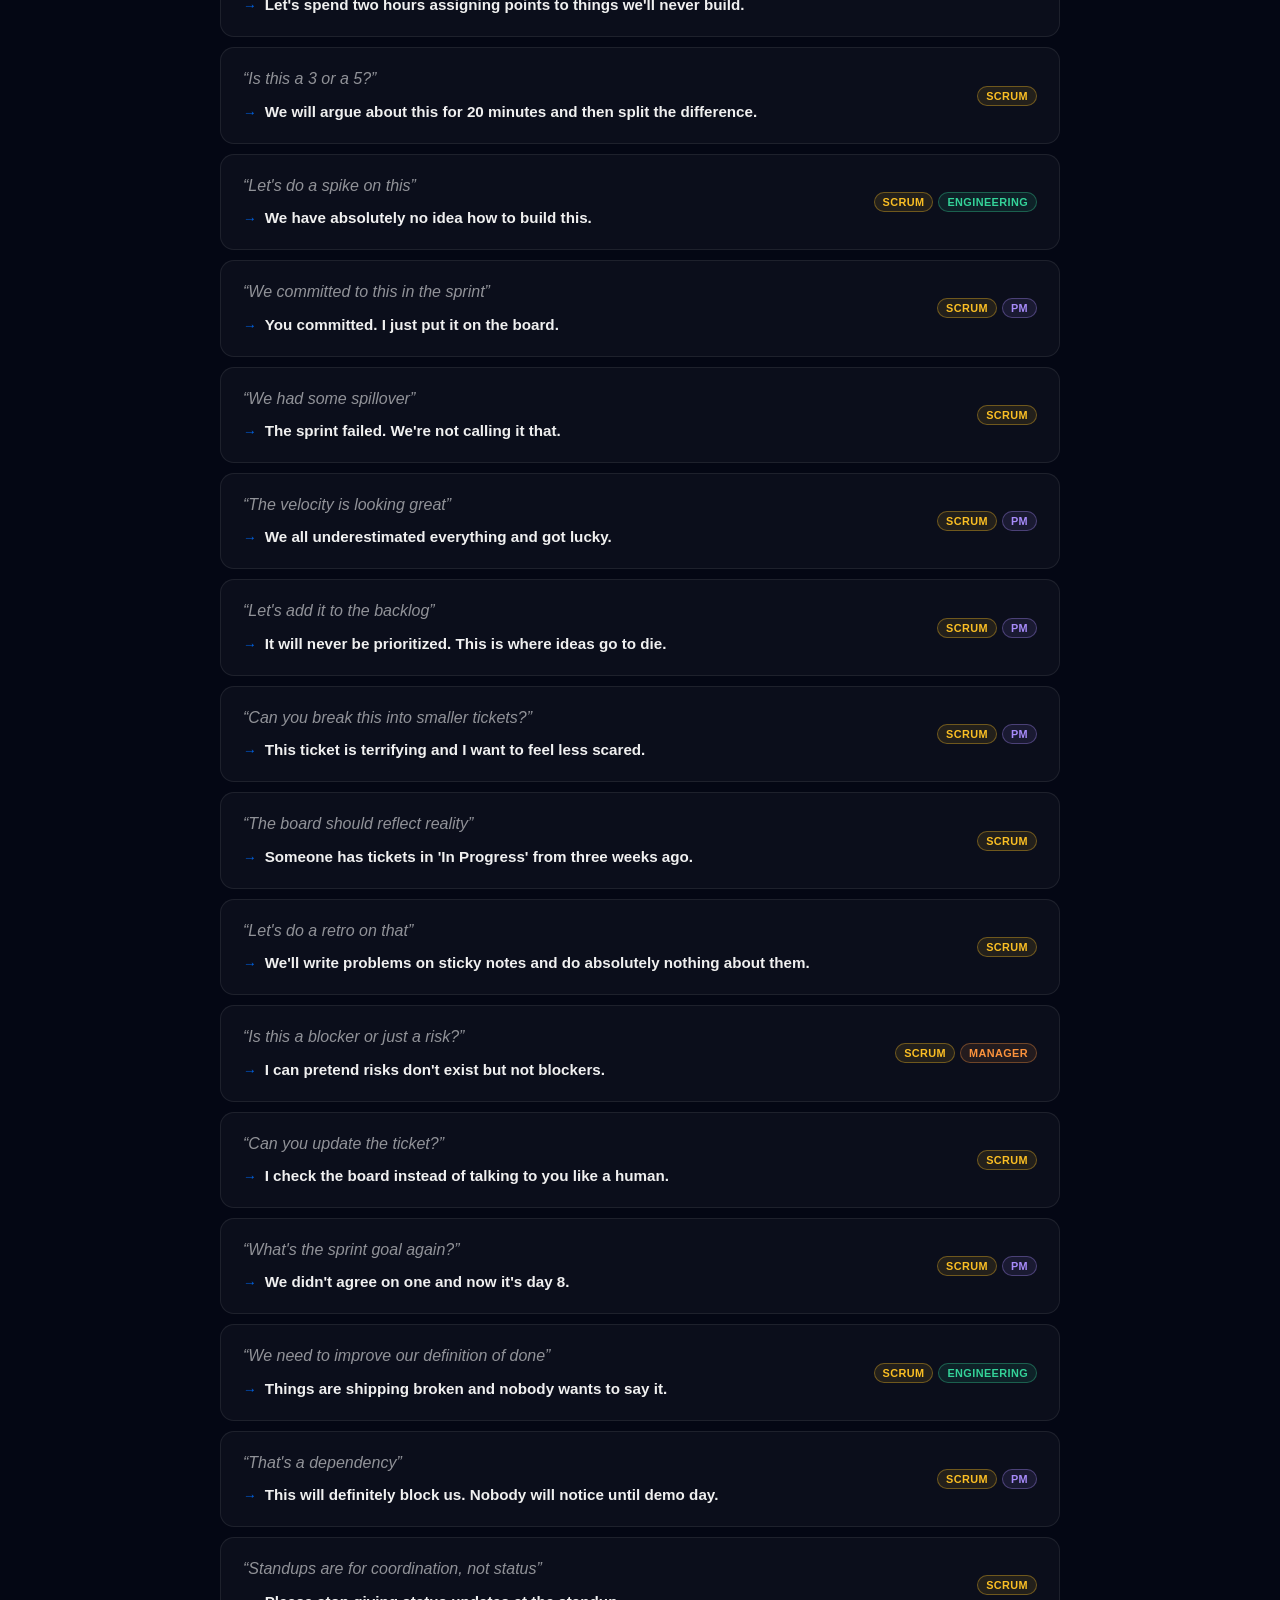
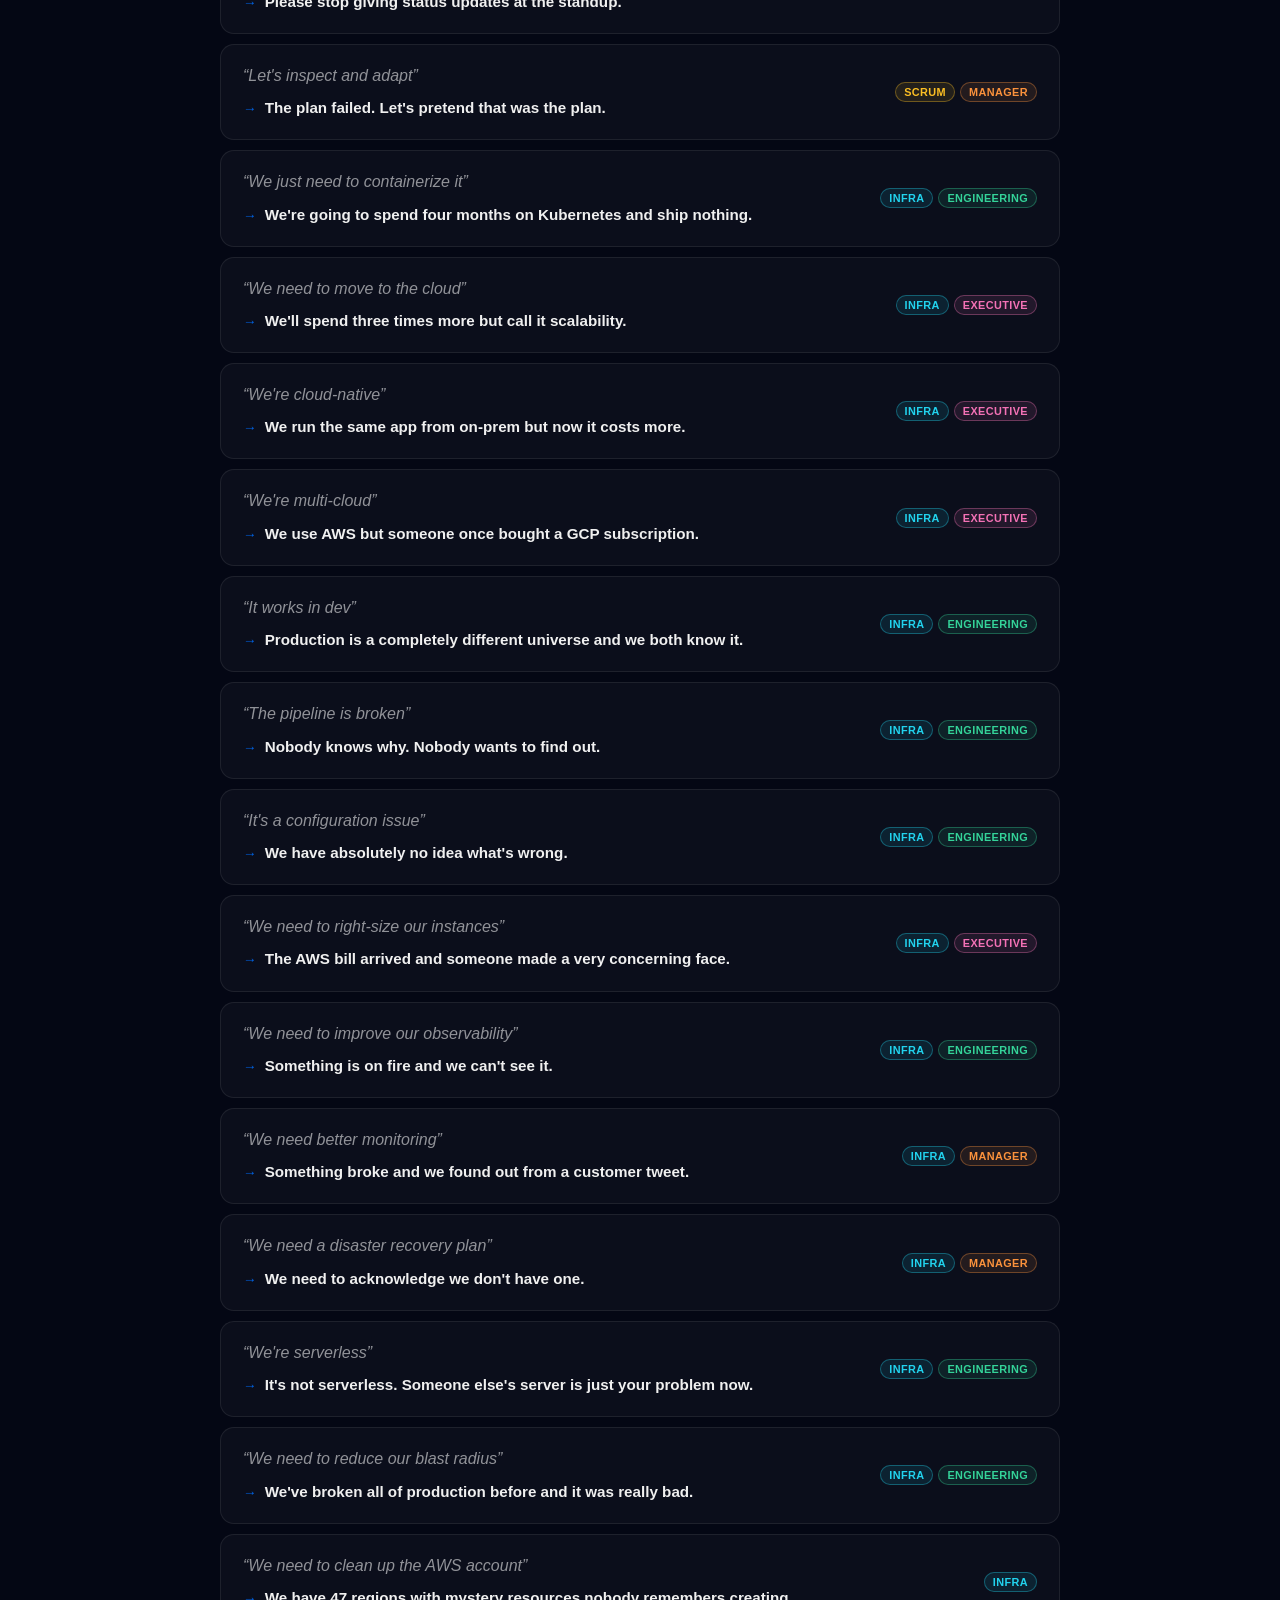
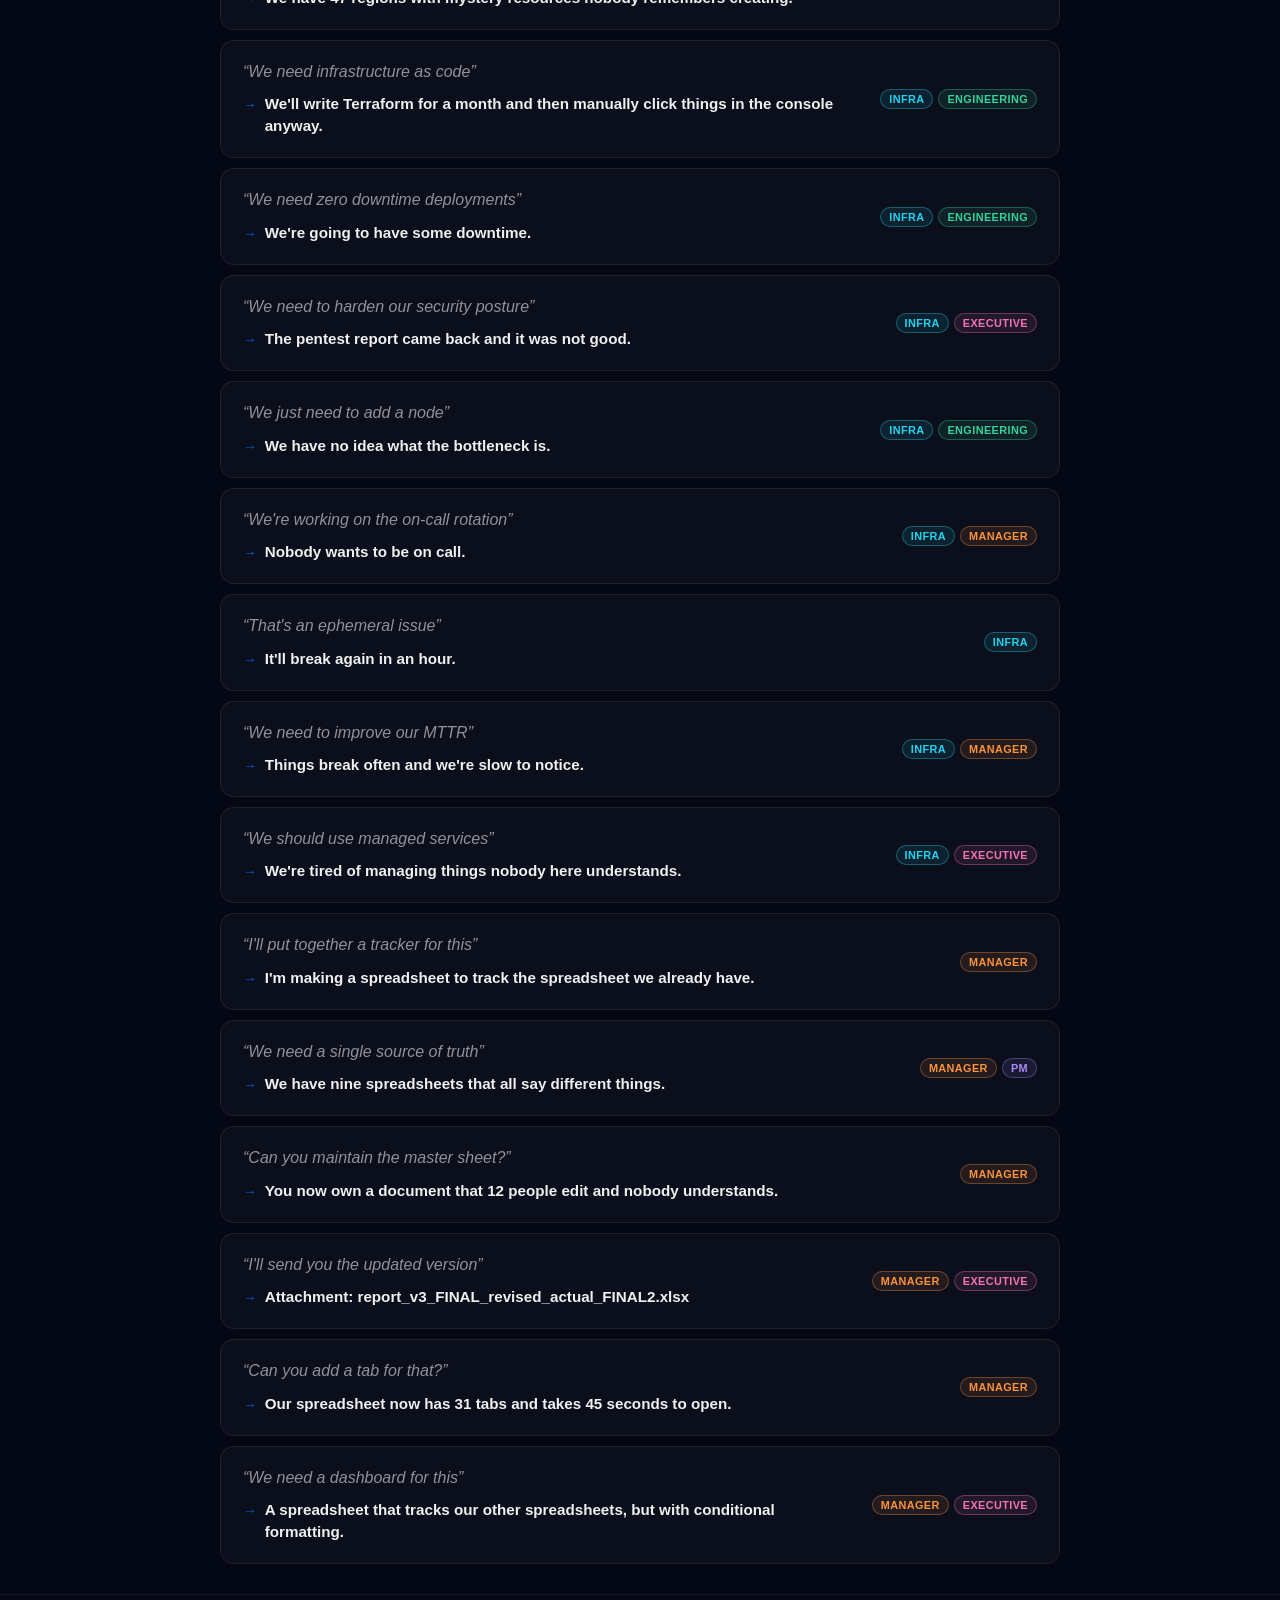
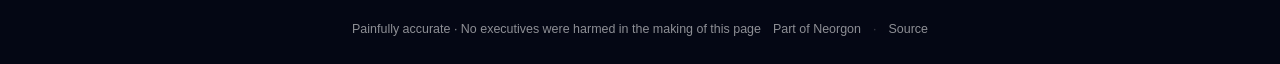
==== commit 74158b87: "feat(header): merge logo+title into one site-home link, planet hub icon, neo-repo source meta" ====
--- a/jargon/index.html
+++ b/jargon/index.html
@@ -246,6 +246,7 @@
 <link rel="stylesheet" href="../css/neorgon-themes.css">
 <link rel="stylesheet" href="https://cdn.neorgon.org/v1.0.0/header/season.css">
 <script defer src="../js/neorgon-header.js"></script>
+  <meta name="neo-repo" content="energon-a-secas/client-says-site">
 <link rel="stylesheet" href="../css/neorgon-footer.css">
 <script defer src="../js/neorgon-footer.js"></script>
 <script type="application/ld+json">
@@ -268,11 +269,14 @@
 <!-- ── Header ──────────────────────────────────────────────────────────────── -->
 <header class="header-bar" data-header-mode="content">
     <div class="header-logo">
-        <a href="https://neorgon.com/" target="_blank" rel="noopener noreferrer"><img src="../energon-classic-logo.png" class="header-logo-img" alt="Neorgon"></a>
         <a href="." class="header-title-link">
+        <img src="../energon-classic-logo.png" class="header-logo-img" alt="">
+        <div class="header-title-wrap">
             <h1>Decoded</h1>
             <div class="header-subtitle">What they said vs. what they meant</div>
-        </a>
+        
+        </div>
+      </a>
     </div>
     <div class="header-right">
         <nav class="header-actions" id="main-nav">
@@ -280,8 +284,17 @@
             <a href="." class="active">Decoded</a>
         </nav>
         <a href="https://neorgon.com/" class="header-home" title="neorgon.com" aria-label="Neorgon home">
-            <svg viewBox="0 0 24 24" fill="currentColor"><path d="M10 20v-6h4v6h5v-8h3L12 3 2 12h3v8z"/></svg>
-        </a>
+        <svg class="nh-hub-icon" viewBox="0 0 24 24" fill="none" stroke="currentColor" stroke-width="1.5" stroke-linecap="round" stroke-linejoin="round" xmlns="http://www.w3.org/2000/svg" aria-hidden="true">
+          <circle cx="12" cy="12" r="4.4"/>
+          <ellipse cx="12" cy="12" rx="8.4" ry="3" transform="rotate(-18 12 12)"/>
+          <g class="nh-orbit">
+            <path d="M17.5 4.2 14.2 2.7l.9 1.4-.6 1.1z" fill="currentColor" stroke="none"/>
+            <circle cx="12.6" cy="3" r=".7" fill="currentColor" stroke="none" opacity=".55"/>
+            <circle cx="11.1" cy="3.3" r=".55" fill="currentColor" stroke="none" opacity=".35"/>
+            <circle cx="9.8" cy="3.7" r=".4" fill="currentColor" stroke="none" opacity=".2"/>
+          </g>
+        </svg>
+      </a>
     </div>
 </header>
 
--- a/css/neorgon-header.css
+++ b/css/neorgon-header.css
@@ -352,6 +352,11 @@
   transition-duration: .2s;
   transition-timing-function: var(--header-ease-in, ease);
 }
+/* Keyboard focus entering a hidden bar reveals it: focus must never sit
+   on an off-screen control (WCAG 2.4.7, and 2.2's 2.4.11). header.js
+   drops the class on focusin so the next scroll decision agrees with
+   what is painted; this rule covers the frame in between. */
+.header-bar.header-hidden:focus-within { transform: none; }
 
 /* ── Logo block ──────────────────────────────────────────────── */
 .header-logo {
@@ -369,7 +374,8 @@
   filter: brightness(0) invert(1);
   transition: transform .28s var(--header-ease, ease);
 }
-.header-logo-img:hover { transform: scale(1.06) rotate(-4deg); }
+.header-logo-img:hover,
+.header-title-link:hover .header-logo-img { transform: scale(1.06) rotate(-4deg); }
 
 /* min-height also fixes a target-size failure: at <=700px the subtitle is
    hidden and this link collapses to 22px, under the 24px WCAG 2.5.8
@@ -383,6 +389,26 @@
   justify-content: center;
   min-height: var(--header-control-h);
 }
+/* Current contract: mark + name are ONE anchor to the site's own home
+   (the img rides inside .header-title-link with alt=""), so the link's
+   accessible name is the title text and the logo stops being a second,
+   differently-behaved link. Scoped with :has() so the retired two-anchor
+   markup keeps rendering unchanged wherever it still exists. */
+.header-title-link:has(> .header-logo-img, > picture) {
+  flex-direction: row;
+  align-items: center;
+  gap: 10px;
+}
+.header-title-wrap {
+  display: flex;
+  flex-direction: column;
+  justify-content: center;
+  min-width: 0;
+}
+/* The one visible cue that the name is a control: the title warms to the
+   accent on hover. Kept subtle; the cursor and the logo tilt do the rest. */
+.header-logo h1 { transition: color .2s var(--header-ease, ease); }
+.header-title-link:hover h1 { color: var(--header-accent); }
 /* rem, not em: a shared component must not rescale because a site set its
    own body font-size. 1.2rem == 19.2px == today's rendered size.
 
@@ -589,6 +615,25 @@
   height: var(--header-icon-solid, 20px);
   display: block;
 }
+
+/* ── Hub glyph: inclined planet + orbiting rocket ────────────────
+   .header-home now carries the kit's planet SVG (markup contract in
+   the README) — the one header link to neorgon.com, tooltip
+   "neorgon.com". Idle it is a still planet with the rocket parked;
+   on hover or keyboard focus the rocket does laps, smoke trailing.
+   Stroked glyph, so it sizes with --header-icon, not the solid token. */
+.header-home svg.nh-hub-icon {
+  width: var(--header-icon, 22px);
+  height: var(--header-icon, 22px);
+}
+.header-home .nh-orbit {
+  transform-origin: 12px 12px; /* viewBox centre — the planet */
+}
+.header-home:hover .nh-orbit,
+.header-home:focus-visible .nh-orbit {
+  animation: nh-orbit-lap 1.4s linear infinite;
+}
+@keyframes nh-orbit-lap { to { transform: rotate(360deg); } }
 
 /* ── Overflow toggle (⋯) — injected by header.js ─────────────── */
 .header-overflow { position: relative; display: flex; }
@@ -789,7 +834,10 @@
   .header-bar[data-header-autohide="on"],
   .header-bar[data-header-autohide="on"].header-hidden { transition: none; }
   .header-logo-img { transition: none; }
-  .header-logo-img:hover { transform: none; }
+  .header-logo-img:hover,
+  .header-title-link:hover .header-logo-img { transform: none; }
+  .header-home:hover .nh-orbit,
+  .header-home:focus-visible .nh-orbit { animation: none; }
   .header-menu.open { animation: none; }
   .header-overflow-toggle:active,
   .header-theme-toggle:active,
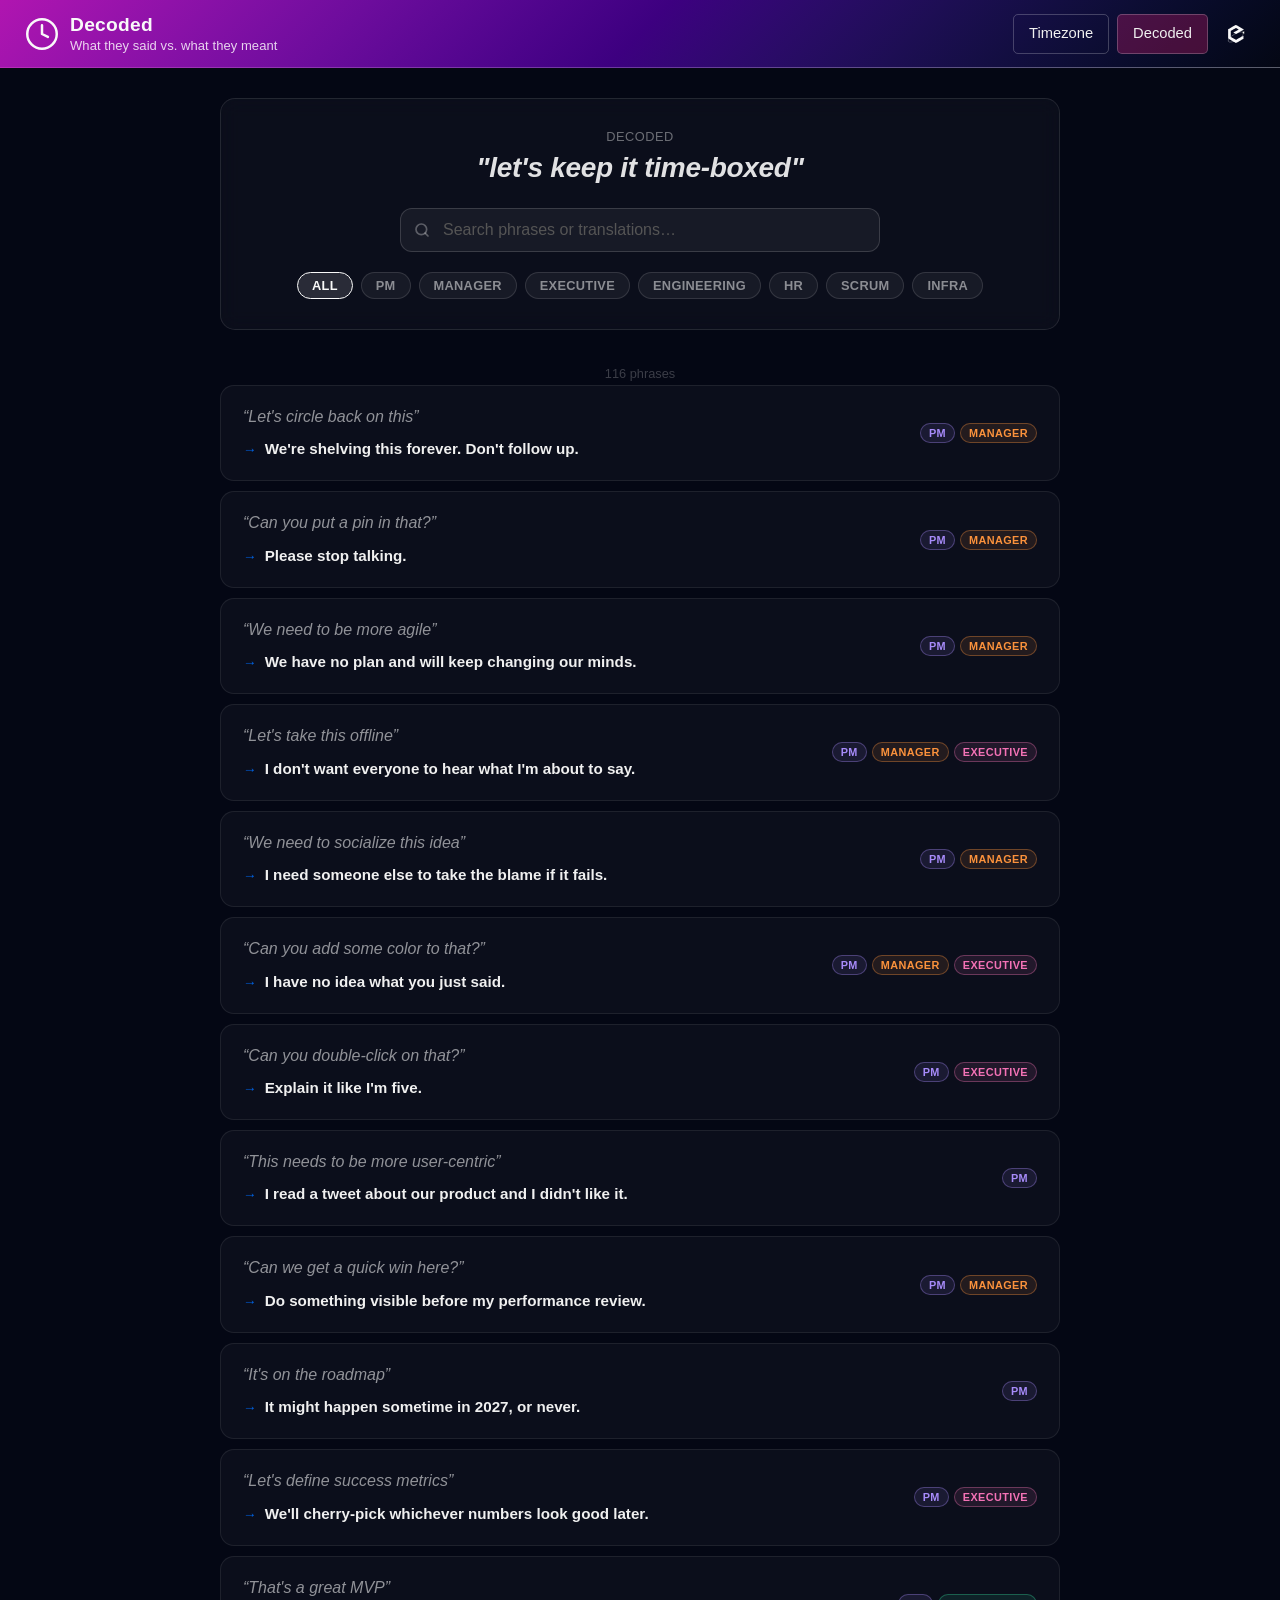
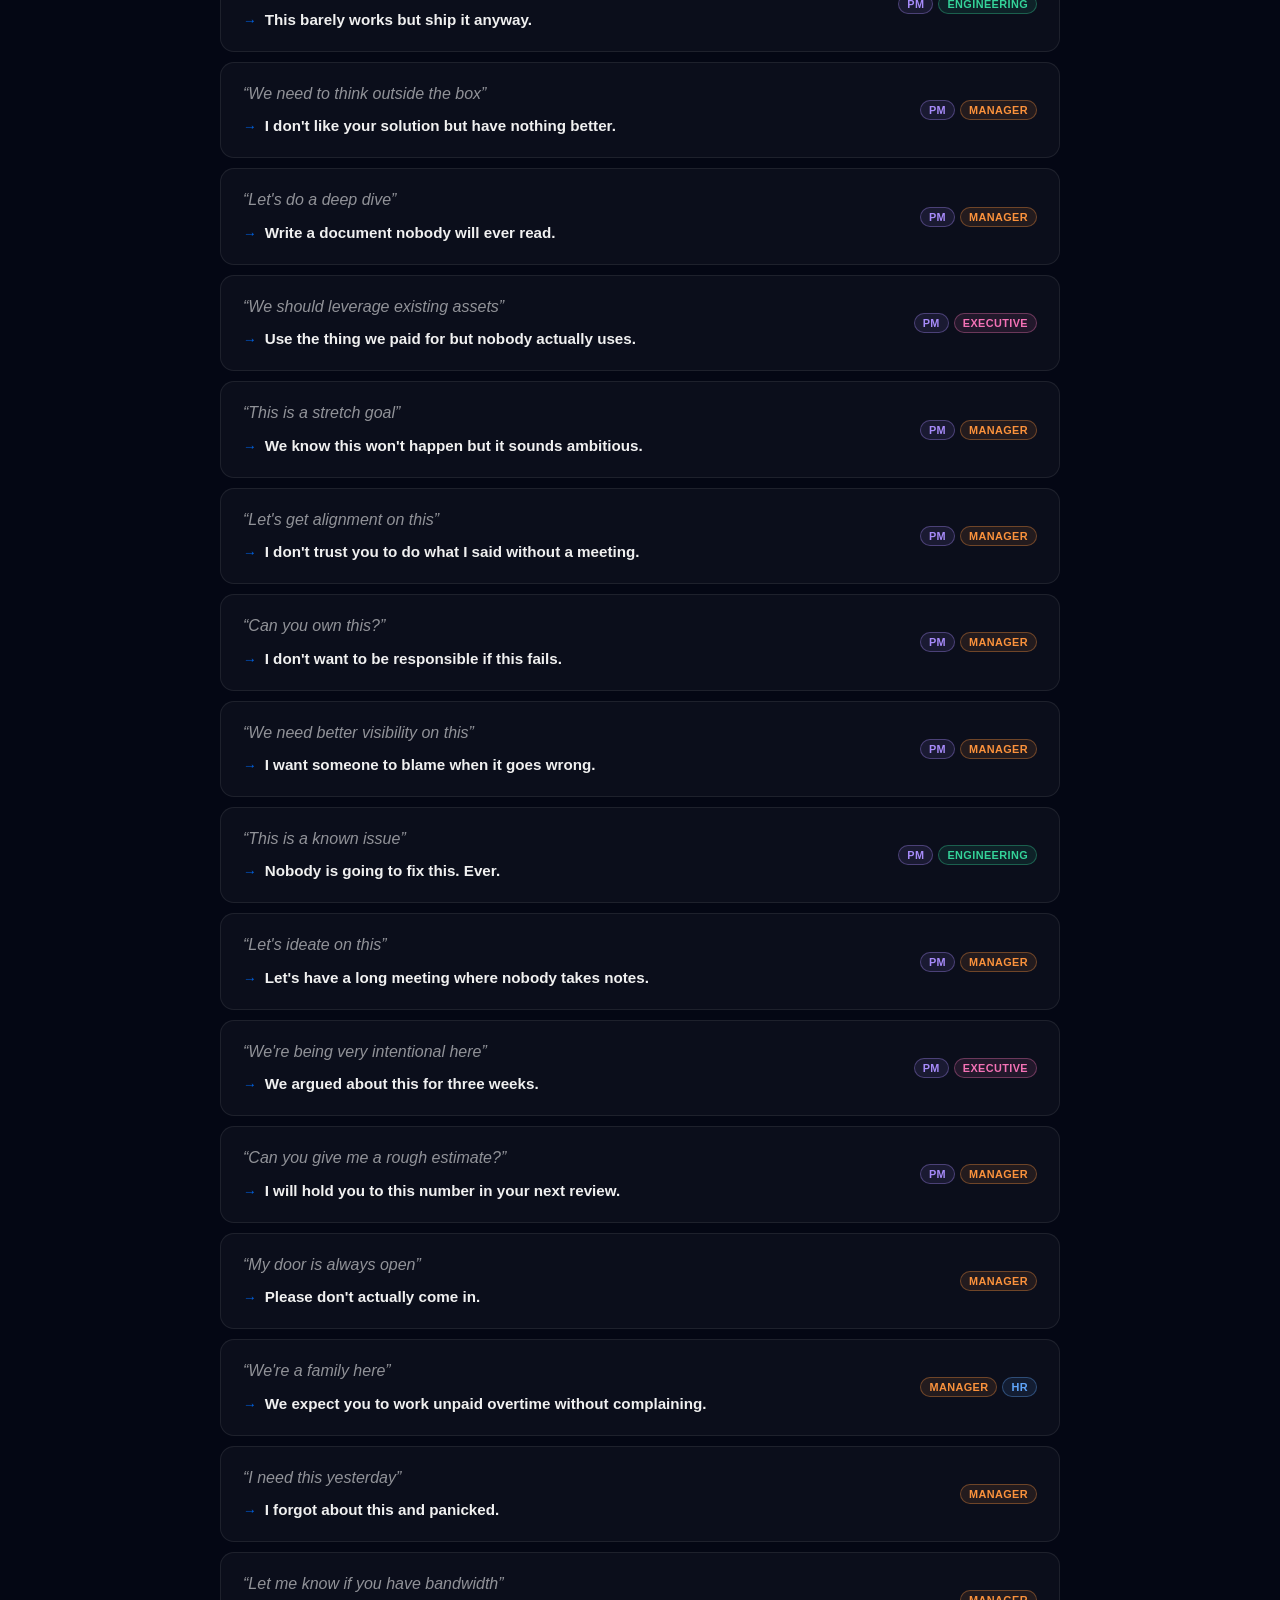
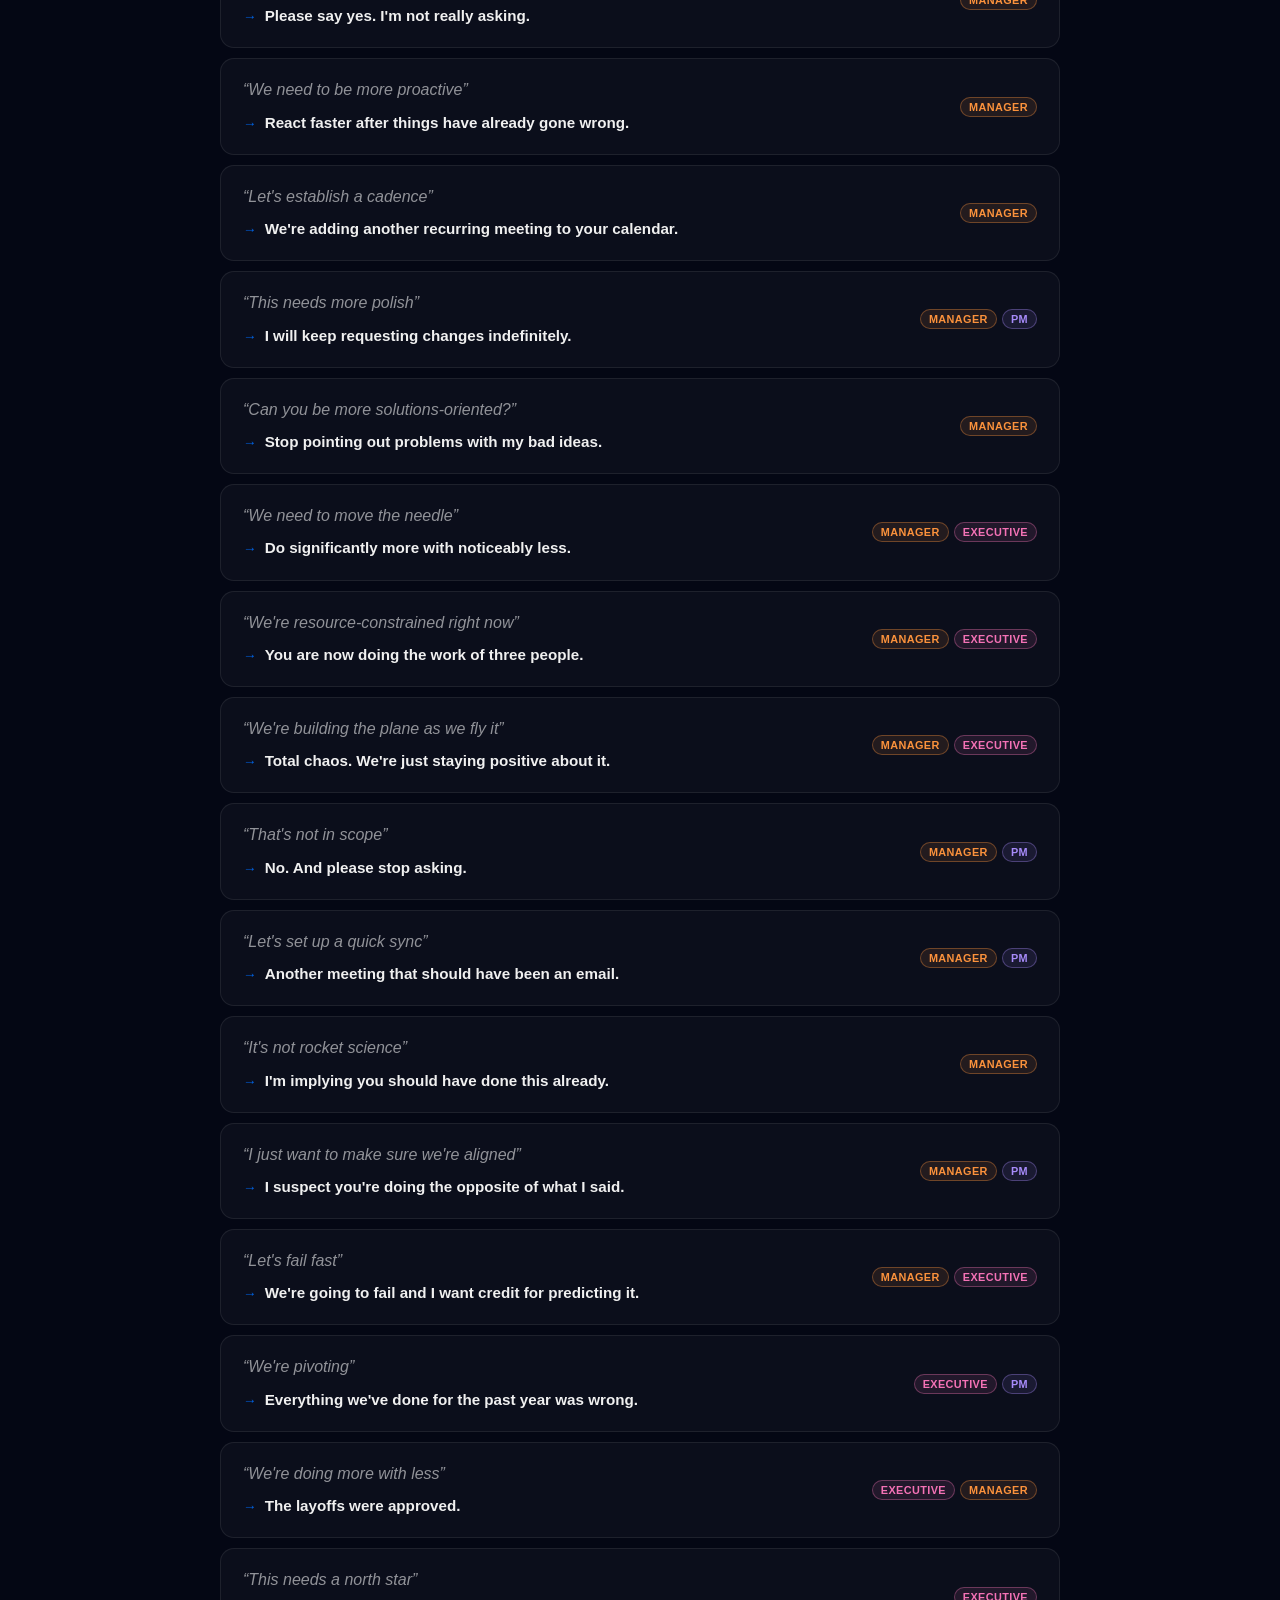
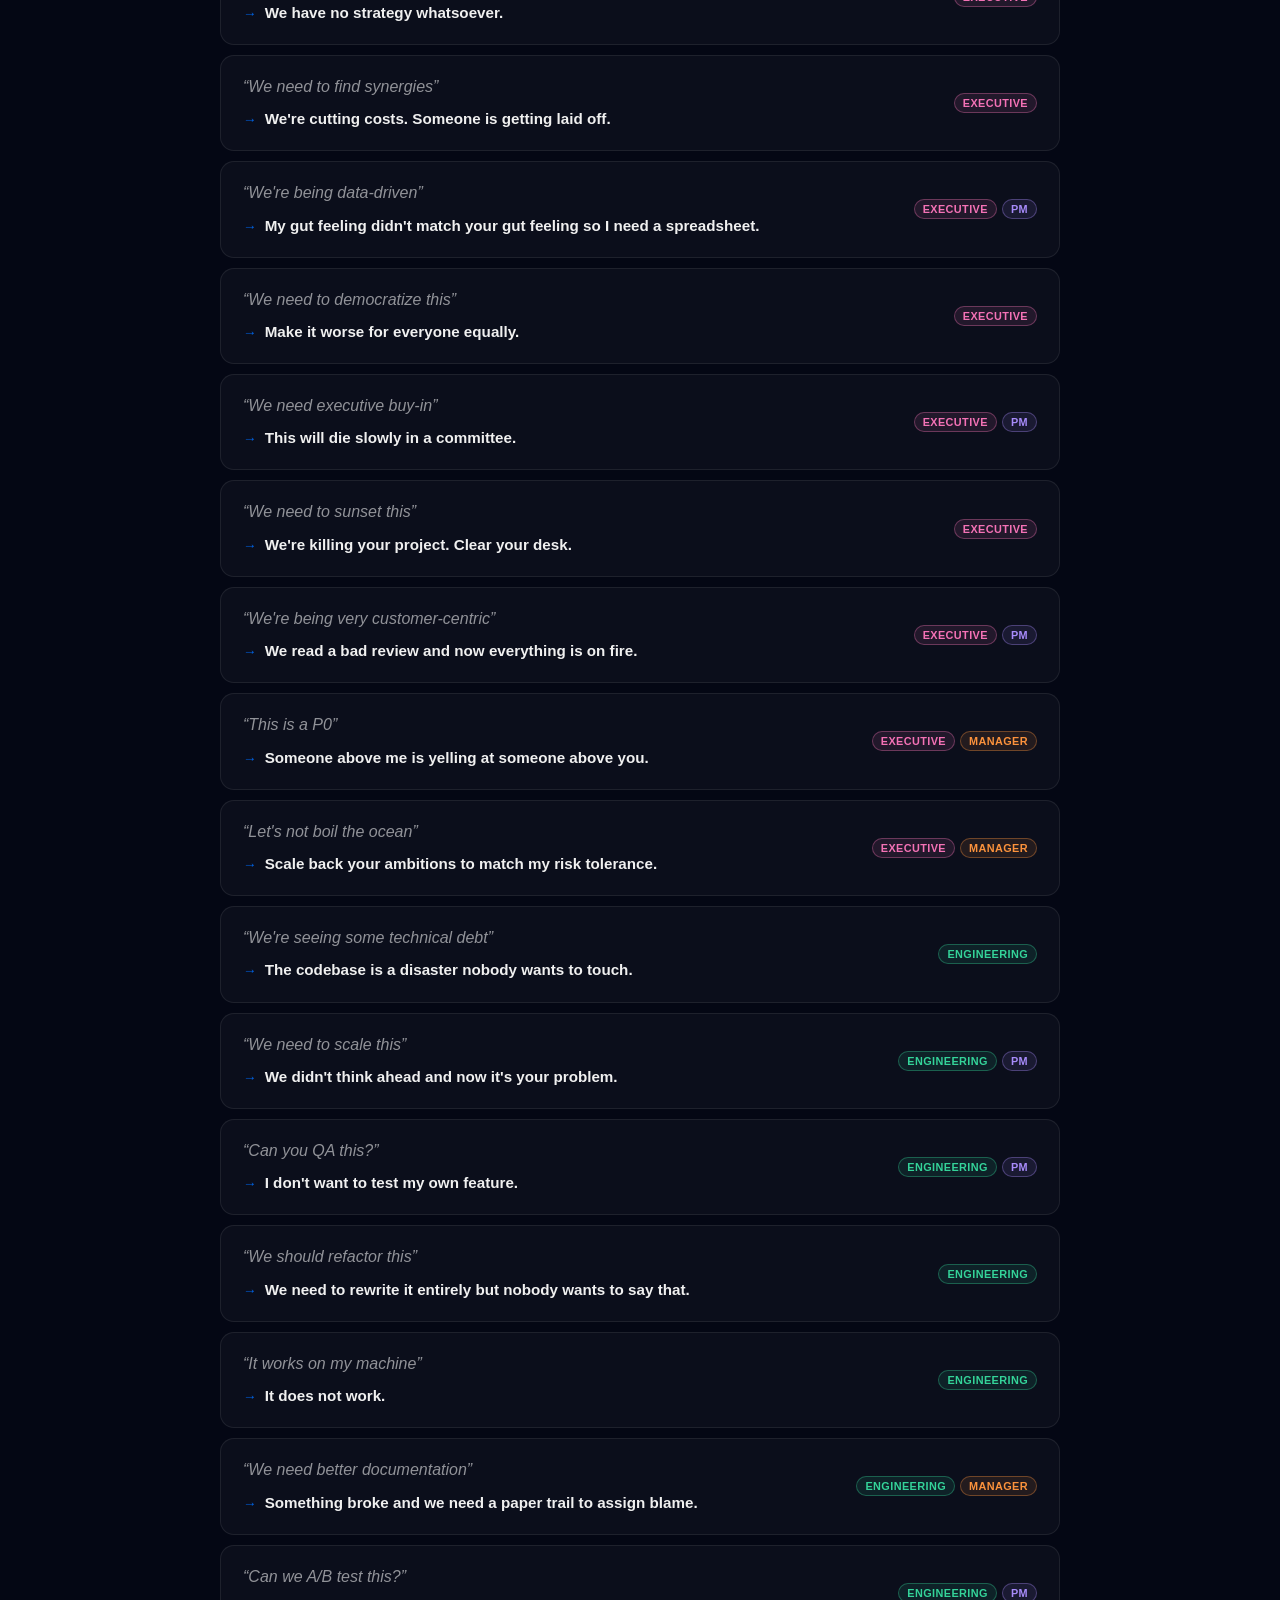
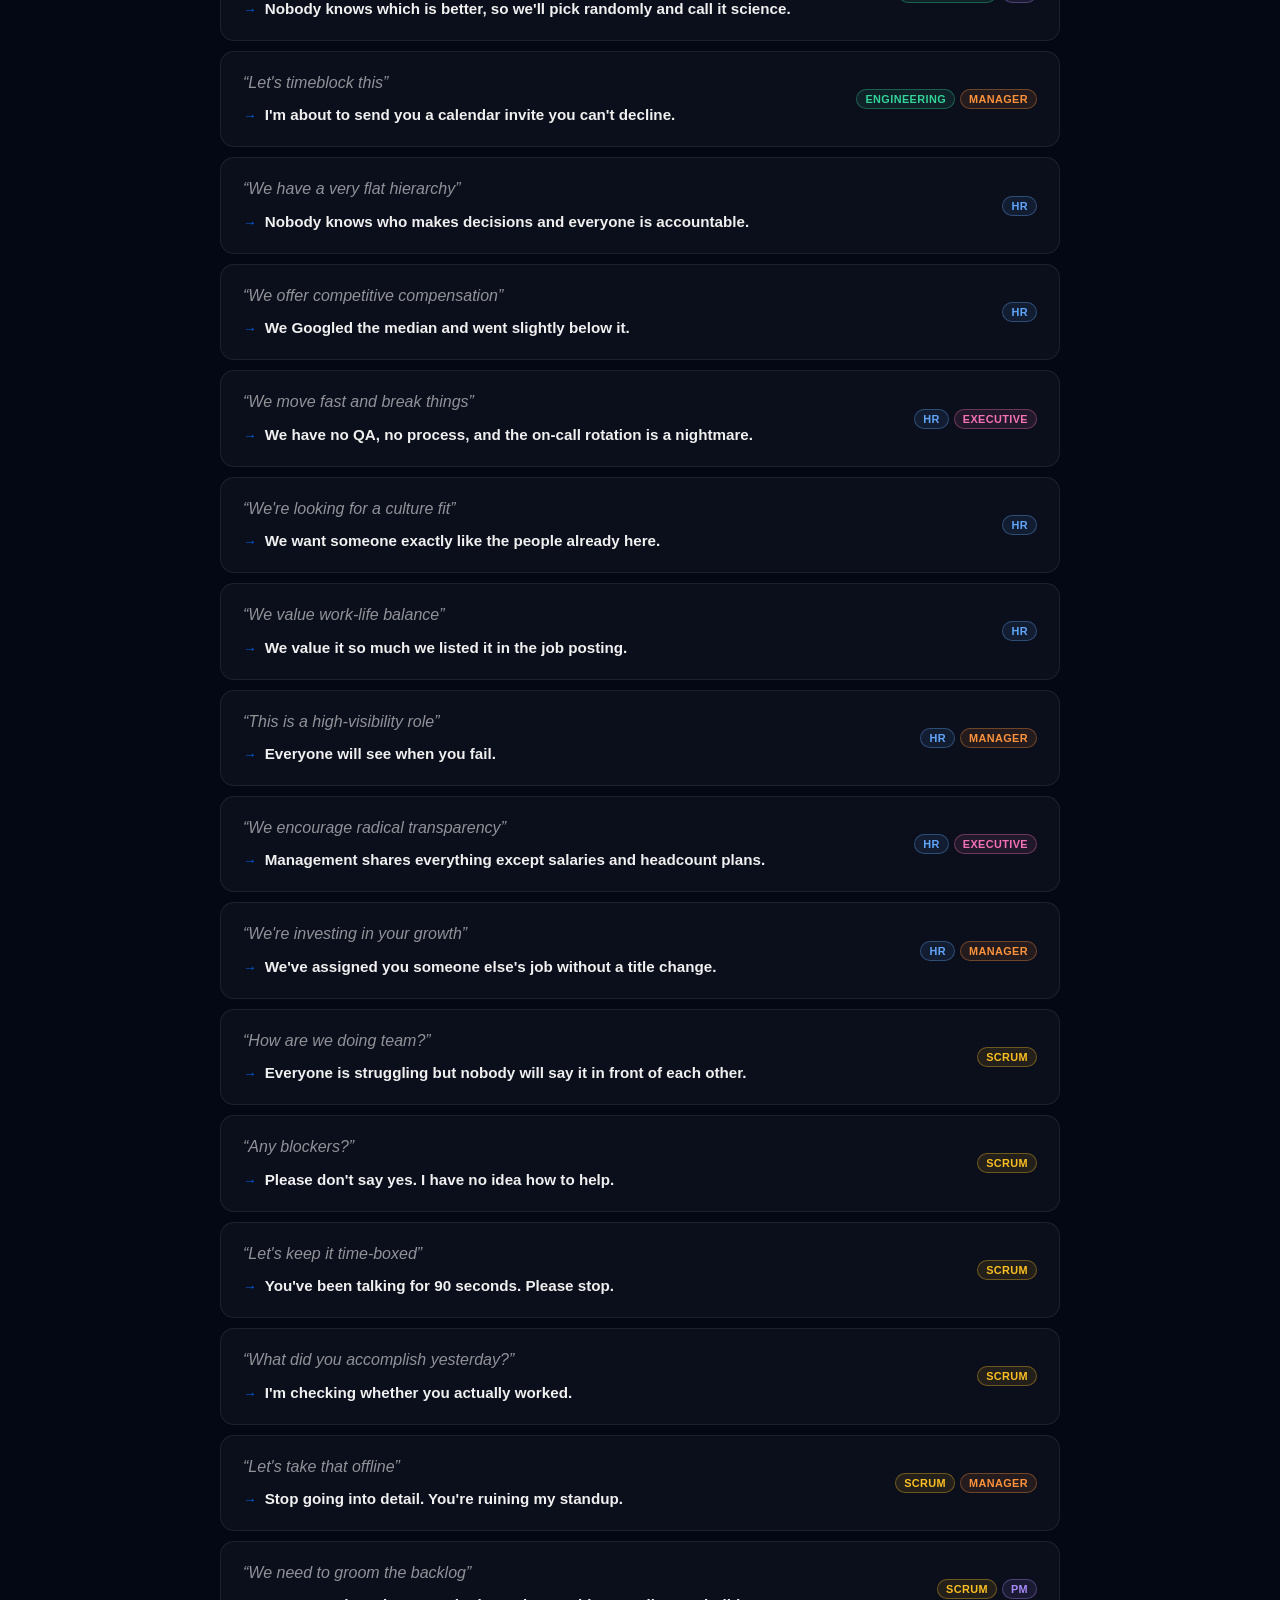
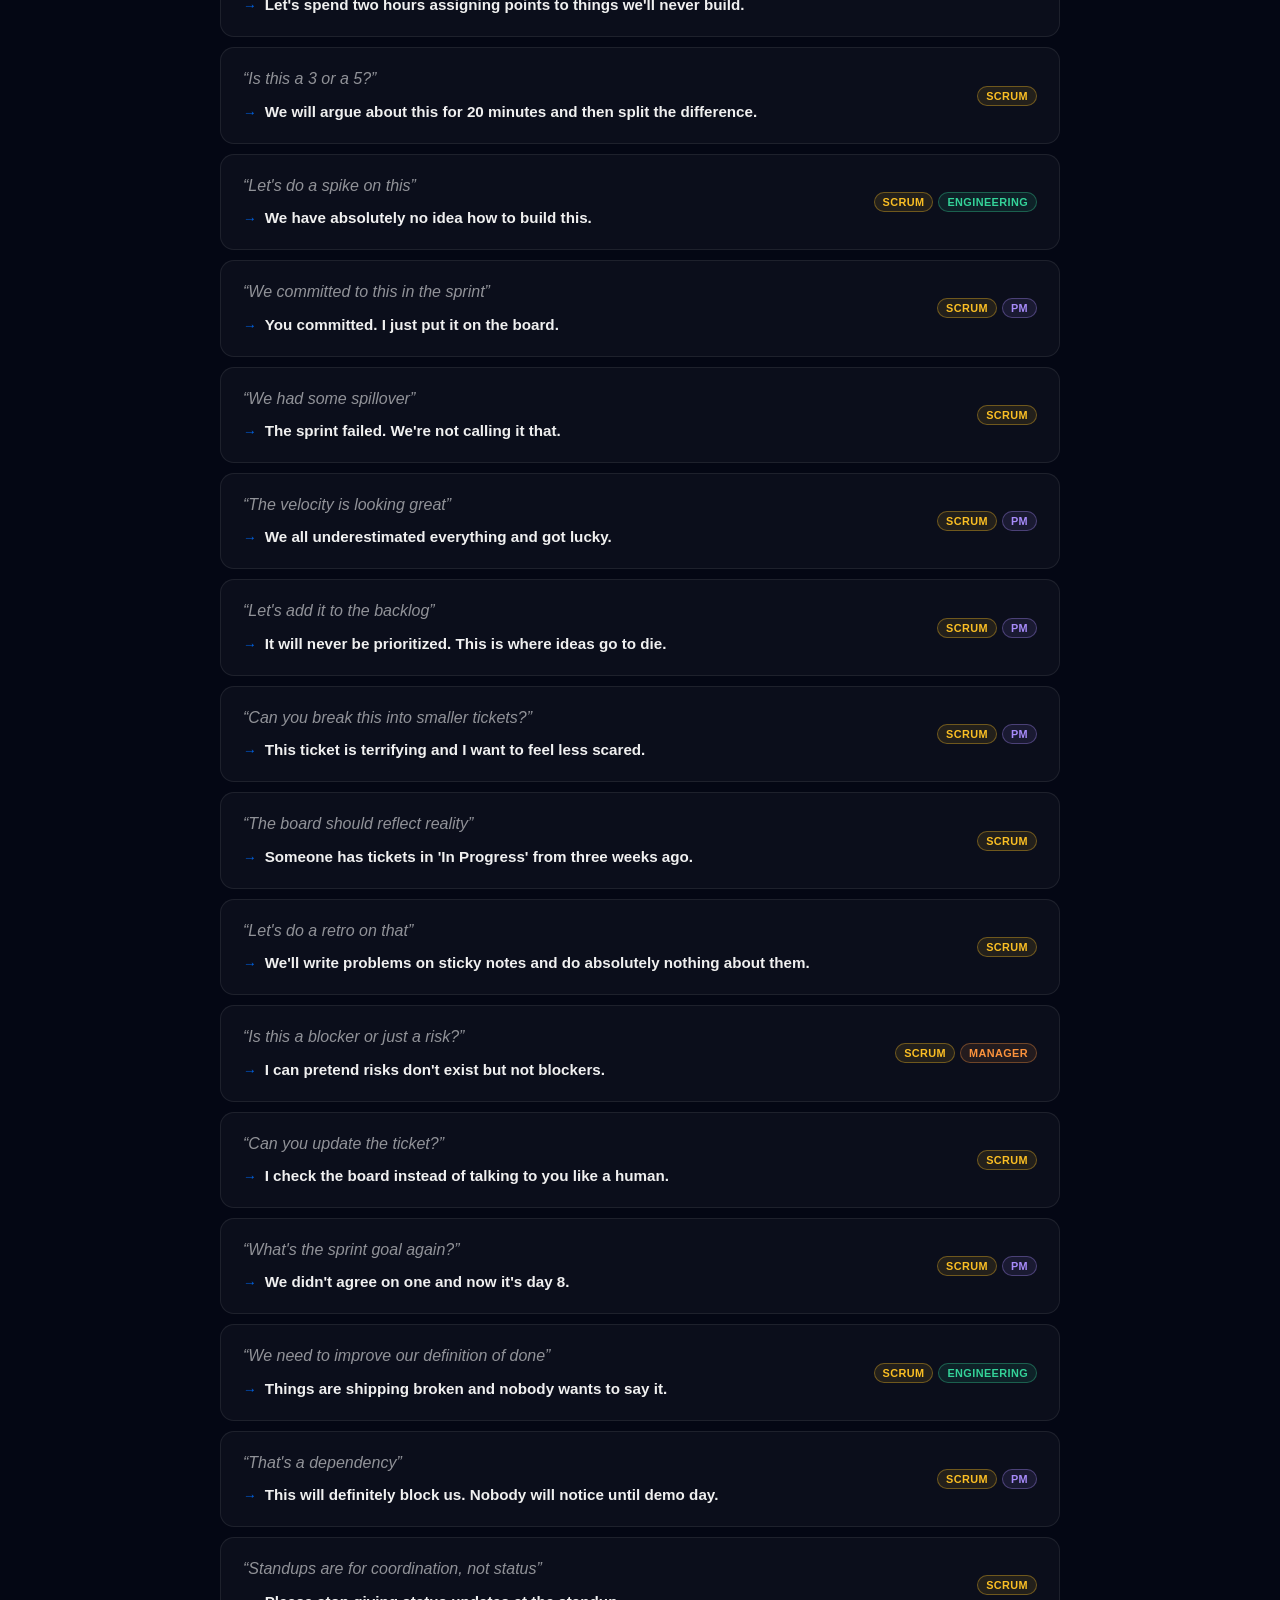
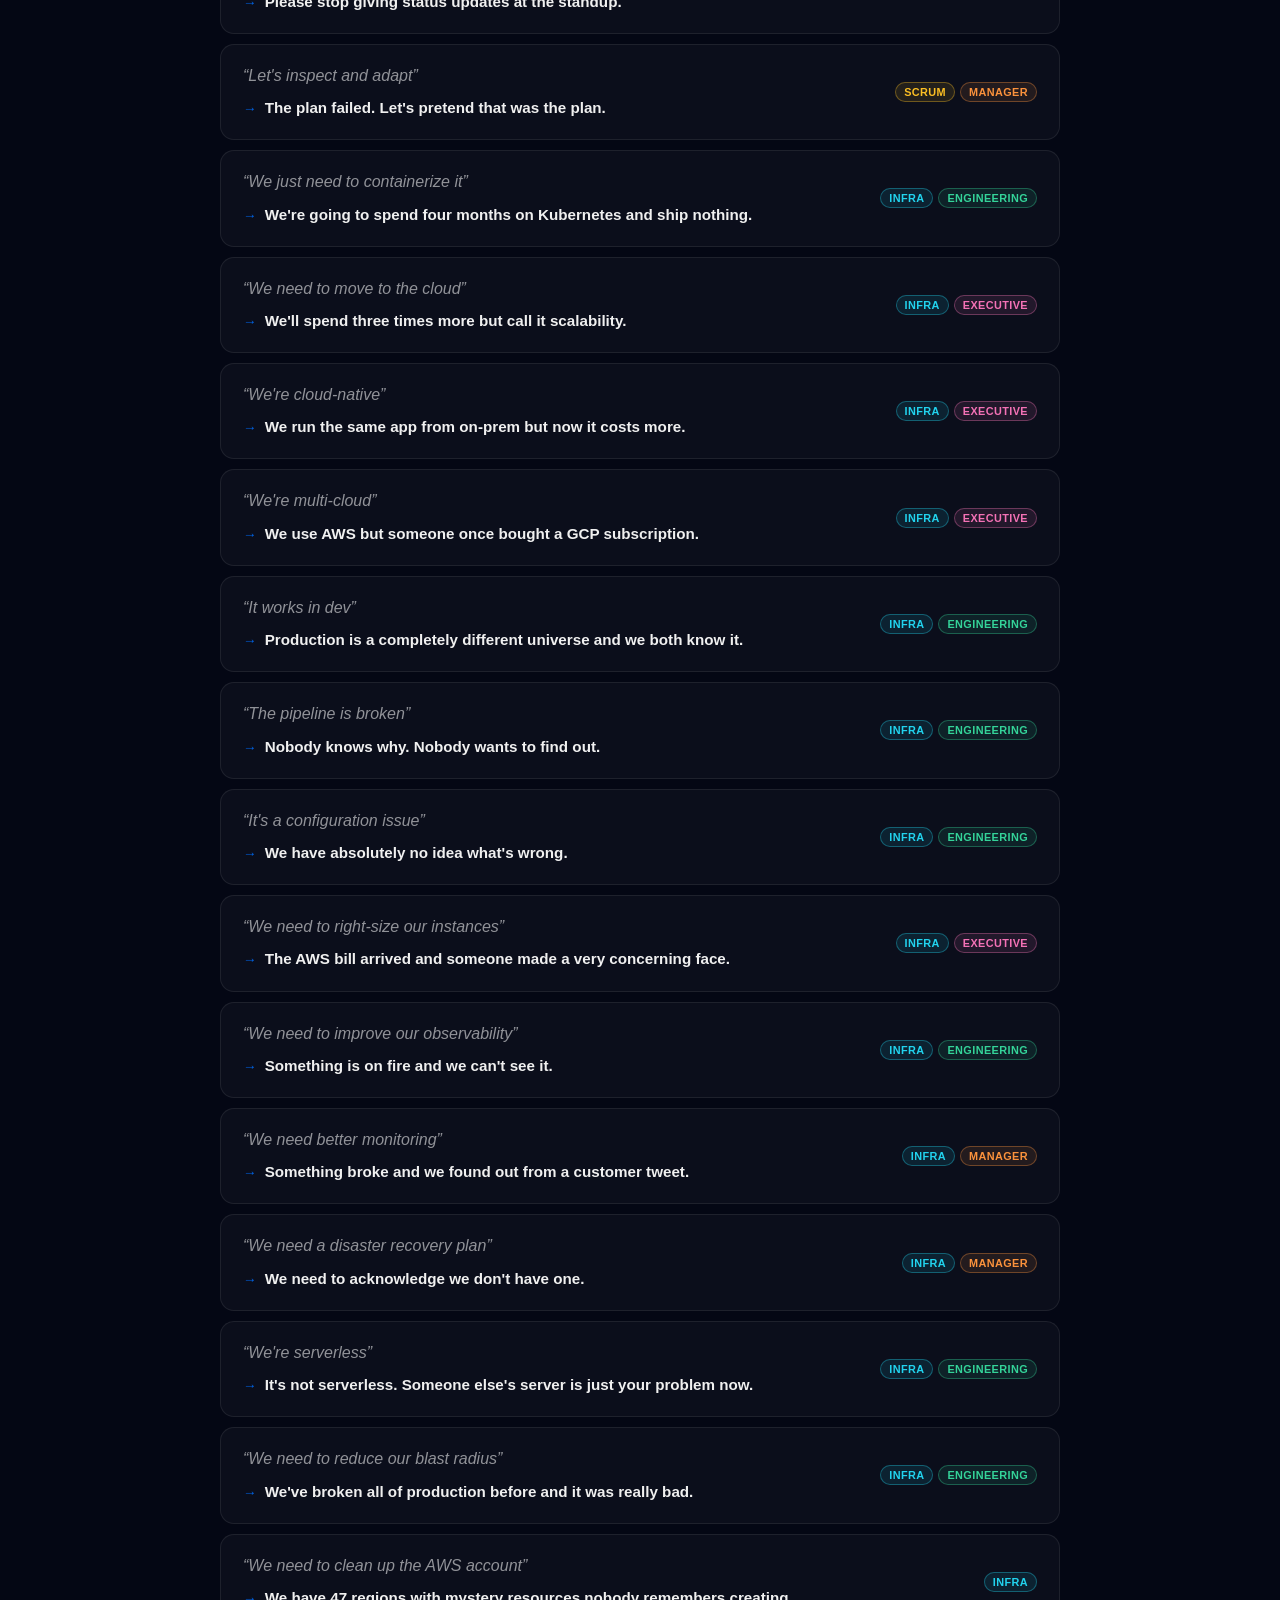
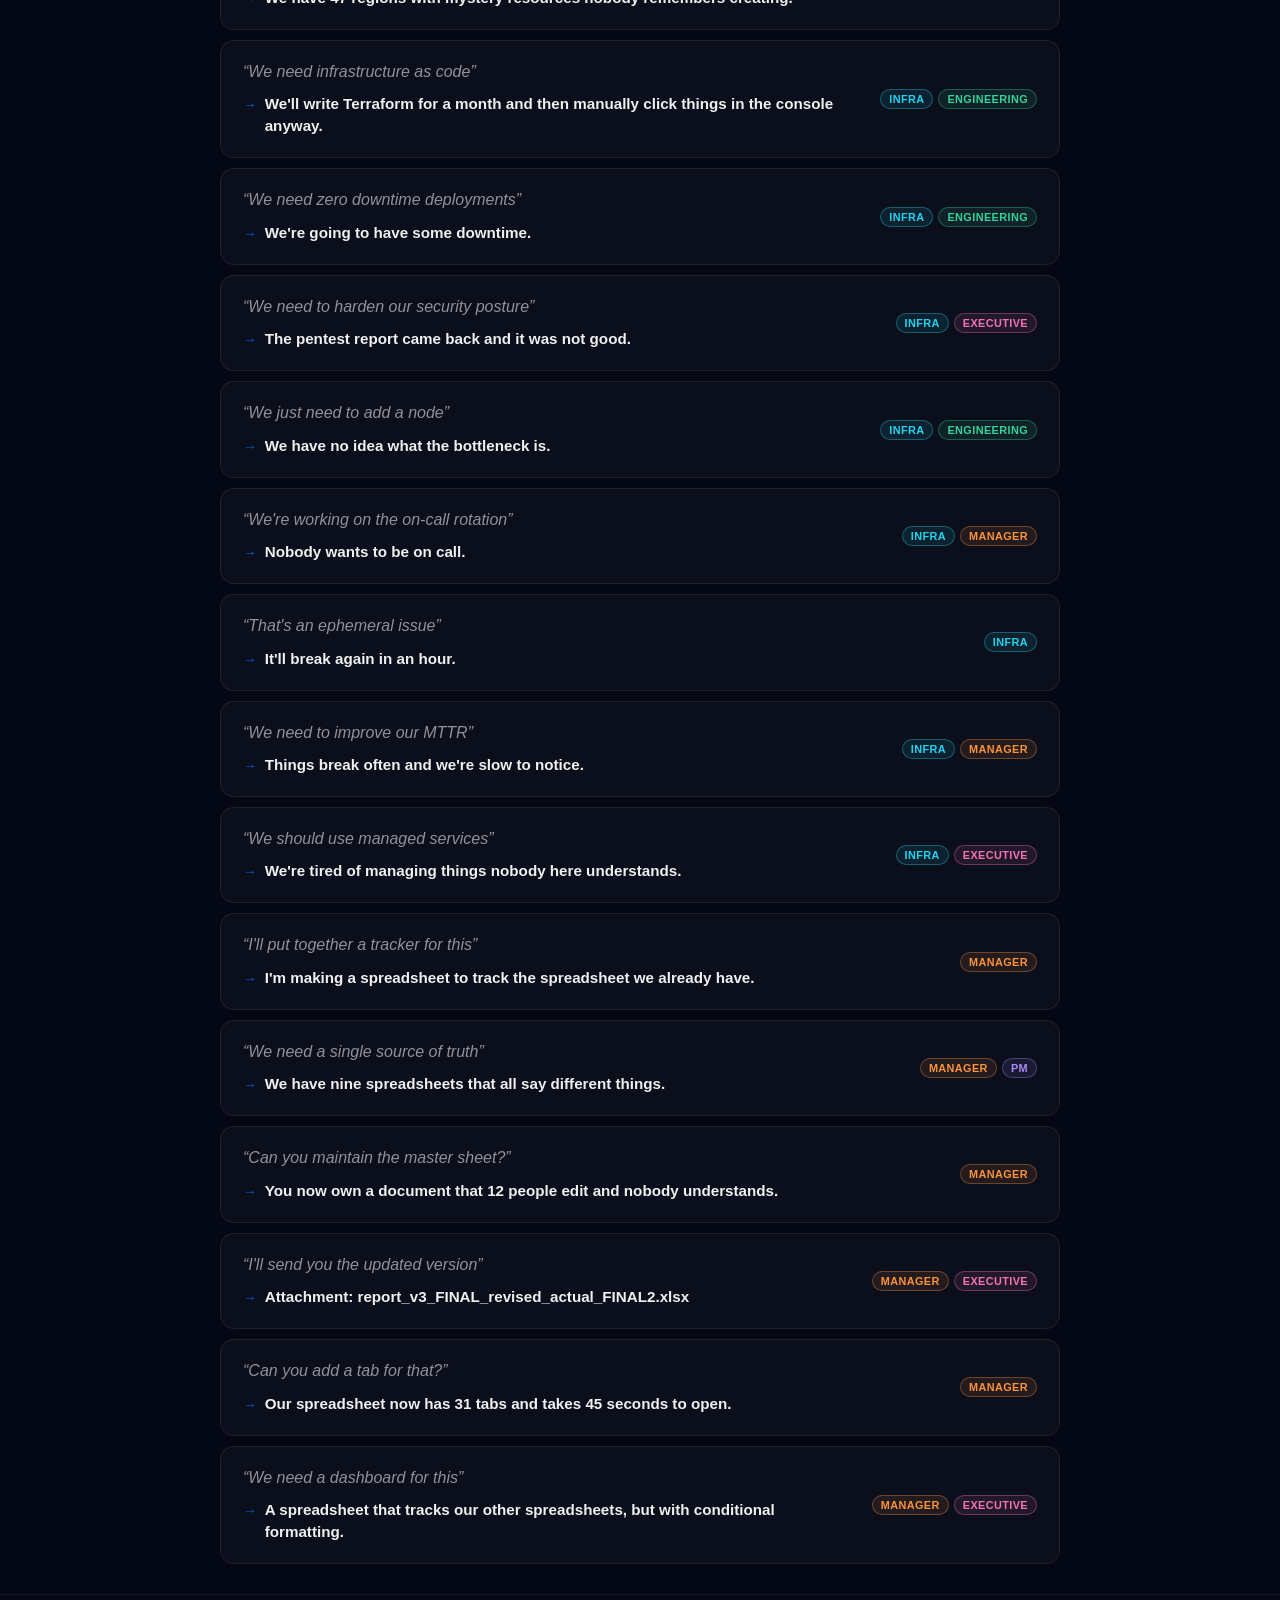
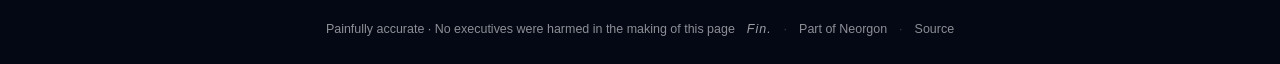
==== commit 393c05c0: "feat(brand): hexagon favicon set and per-site header mark Every site now ships a generated seven-fil" ====
--- a/jargon/index.html
+++ b/jargon/index.html
@@ -4,6 +4,12 @@
     <meta charset="UTF-8">
     <meta http-equiv="Content-Security-Policy" content="default-src 'self'; script-src 'self' 'unsafe-inline' https://gc.zgo.at https://static.cloudflareinsights.com; style-src 'self' 'unsafe-inline' https://cdn.neorgon.org; img-src 'self' data: blob: https://cdn.neorgon.org https://neorgon.goatcounter.com; connect-src 'self' https://neorgon.goatcounter.com https://cloudflareinsights.com">
     <meta name="viewport" content="width=device-width, initial-scale=1.0">
+    <link rel="icon" type="image/svg+xml" href="/favicon.svg">
+    <link rel="icon" type="image/x-icon" href="/favicon.ico" sizes="16x16 32x32 48x48">
+    <link rel="apple-touch-icon" sizes="180x180" href="/apple-touch-icon.png">
+    <meta name="apple-mobile-web-app-title" content="Client Says">
+    <link rel="manifest" href="/site.webmanifest">
+    <meta name="neo-mark" content="on">
   <meta name="referrer" content="strict-origin-when-cross-origin">
   <meta http-equiv="X-Content-Type-Options" content="nosniff">
     <title>Decoded: Corporate Jargon Translator</title>
@@ -24,7 +30,6 @@
     <meta property="og:image" content="https://clientsays.neorgon.com/og-preview.png">
     <meta property="og:image:width" content="1200">
     <meta property="og:image:height" content="630"> -->
-    <link rel="icon" type="image/x-icon" href="../favicon.ico" />
     <style>
         /* ── Reset & base ─────────────────────────────────────────────────── */
         *, *::before, *::after { margin: 0; padding: 0; box-sizing: border-box; }
--- a/css/neorgon-header.css
+++ b/css/neorgon-header.css
@@ -371,8 +371,29 @@
   width: auto;
   flex-shrink: 0;
   display: block;
-  filter: brightness(0) invert(1);
   transition: transform .28s var(--header-ease, ease);
+}
+/* The raster fallback still needs forcing white; the injected vector must not
+   be filtered, because it already inherits the header's own text colour and
+   inverting it would undo exactly the thing it was swapped in to fix. */
+img.header-logo-img { filter: brightness(0) invert(1); }
+svg.header-logo-mark { fill: currentColor; width: auto; }
+/* A site that ships its own mark gets it as a mask over currentColor, so the
+   glyph follows the header's text colour exactly as the inline svg does. An
+   <img> could not: it paints its own pixels and ignores the cascade. */
+.header-logo-own {
+  /* Width tracks height rather than restating the token: .header-logo-img
+     already sets height, and it drops to --header-logo-h-mobile under 700px.
+     Pinning width to the desktop value gave a 36x28 box on a phone. */
+  aspect-ratio: 1;
+  width: auto;
+  background: currentColor;
+  /* The image itself is set inline by header.js, derived from the manifest
+     link, because a fleet site is served at its domain root and a kit showcase
+     is not. Only the parts that do not vary live here. */
+  -webkit-mask-position: center; mask-position: center;
+  -webkit-mask-size: contain;    mask-size: contain;
+  -webkit-mask-repeat: no-repeat; mask-repeat: no-repeat;
 }
 .header-logo-img:hover,
 .header-title-link:hover .header-logo-img { transform: scale(1.06) rotate(-4deg); }
@@ -437,6 +458,20 @@
   font-weight: 500;
   margin: 2px 0 0;
   letter-spacing: .005em;
+  white-space: nowrap;
+}
+
+/* Epigraph: the animating half of a bilingual subtitle. The glyph churn is
+   decoration, so it is aria-hidden and .neo-epi-sr carries the real sentence
+   for assistive tech. Both live inside .header-subtitle, which keeps the
+   existing nowrap and mobile-hide behaviour unchanged. */
+.neo-epi { font-variant-ligatures: none; }
+.neo-epi-sr {
+  position: absolute;
+  width: 1px; height: 1px;
+  margin: -1px; padding: 0; border: 0;
+  overflow: hidden;
+  clip-path: inset(50%);
   white-space: nowrap;
 }
 
@@ -603,13 +638,23 @@
   box-sizing: border-box;
   padding: 0;
   border-radius: 6px;
-  color: var(--header-icon-color, var(--header-text-dim));
+  /* Full strength, not --header-icon-color. The dim was meant as hierarchy and
+     did not read as one: .header-source carries no colour rule at all, so it
+     inherits the header's own #f9f9f9, and the home control sitting beside it
+     at 78% looked like a misconfiguration rather than a decision. The other
+     user of that token is the bordered theme toggle, which has a border to
+     carry its own weight; this one does not. */
+  color: var(--header-text);
   text-decoration: none;
   flex-shrink: 0;
   transition: color .18s var(--header-ease, ease),
               background .18s var(--header-ease, ease);
 }
-.header-home:hover { color: var(--header-text); background: var(--header-menu-hover); }
+/* --header-accent is the pink on the default palette and the skin's own accent
+   everywhere else, so the highlight stays on-brand without hardcoding magenta
+   into a control that ships to seven skins. */
+.header-home:hover,
+.header-home:focus-visible { color: var(--header-accent); background: var(--header-menu-hover); }
 .header-home svg {
   width: var(--header-icon-solid, 20px);
   height: var(--header-icon-solid, 20px);
@@ -627,13 +672,64 @@
   height: var(--header-icon, 22px);
 }
 .header-home .nh-orbit {
-  transform-origin: 12px 12px; /* viewBox centre — the planet */
+  transform-origin: 12px 12px; /* viewBox centre, for the legacy planet markup */
 }
 .header-home:hover .nh-orbit,
 .header-home:focus-visible .nh-orbit {
   animation: nh-orbit-lap 1.4s linear infinite;
 }
 @keyframes nh-orbit-lap { to { transform: rotate(360deg); } }
+
+/* ── Inclined orbit: the satellite passes in front of the mark and behind it ──
+   Two dots on one elliptical path, each shown for its own half of the lap. The
+   far one is drawn before the mark in document order, so the mark occludes it;
+   that occlusion IS the depth, and it costs nothing but paint order.
+
+   offset-path rather than a rotate: a rotation can only trace a circle, and
+   squashing it into an ellipse with scaleY would squash the satellite too,
+   because the counter-scale would have to sit inside the rotation. Where
+   offset-path is unsupported the dots simply rest at their authored cx/cy,
+   which is a still icon rather than a broken one.
+
+   The semi-major axis is capped by the viewBox: an inline svg clips to it, so
+   10.2 plus the 1.35 radius leaves 11.55 of the 12 available. */
+.header-home .nh-sat {
+  offset-rotate: 0deg;
+  /* The rim separates the satellite from the mark when it crosses it: without
+     one, a currentColor dot over a currentColor mark merges into the
+     silhouette and reads as a stray pixel rather than a moon.
+     --header-bg-end is the right hook because the rim's job is to look like
+     the background, so it vanishes over open header and shows only as a gap
+     against the mark. Measured caveat: every skin shipped today redefines
+     --header-bg-start and --header-bg-mid but leaves --header-bg-end at
+     #040714, so this resolves to one dark value everywhere right now. A skin
+     that ends light gets the rim right for free, but only if it sets that
+     token; one that ends light without setting it would show a dark ring. */
+  stroke: var(--header-bg-end, #040714);
+  stroke-width: .8;
+}
+.header-home .nh-sat-back { opacity: 0; }
+/* On hover the mark takes the accent, and currentColor would carry the
+   satellite with it: a pink dot on a pink mark is a dot you cannot find. It
+   holds the header's text colour instead, so the moon stays legible against
+   whatever the mark has become. */
+.header-home:hover .nh-sat,
+.header-home:focus-visible .nh-sat { fill: var(--header-text); }
+.header-home:hover .nh-sat-front,
+.header-home:focus-visible .nh-sat-front {
+  animation: nh-sat-lap 2.6s linear infinite, nh-sat-near 2.6s steps(1, end) infinite;
+}
+.header-home:hover .nh-sat-back,
+.header-home:focus-visible .nh-sat-back {
+  animation: nh-sat-lap 2.6s linear infinite, nh-sat-far 2.6s steps(1, end) infinite;
+}
+.header-home:hover .nh-sat,
+.header-home:focus-visible .nh-sat {
+  offset-path: path("M20.31 10.40 A9.6 3.4 -30 1 1 3.69 20.00 A9.6 3.4 -30 1 1 20.31 10.40");
+}
+@keyframes nh-sat-lap  { from { offset-distance: 0%; } to { offset-distance: 100%; } }
+@keyframes nh-sat-near { 0% { opacity: 1; } 50% { opacity: 0; } }
+@keyframes nh-sat-far  { 0% { opacity: 0; } 50% { opacity: 1; } }
 
 /* ── Overflow toggle (⋯) — injected by header.js ─────────────── */
 .header-overflow { position: relative; display: flex; }
@@ -837,7 +933,9 @@
   .header-logo-img:hover,
   .header-title-link:hover .header-logo-img { transform: none; }
   .header-home:hover .nh-orbit,
-  .header-home:focus-visible .nh-orbit { animation: none; }
+  .header-home:focus-visible .nh-orbit,
+  .header-home:hover .nh-sat,
+  .header-home:focus-visible .nh-sat { animation: none; }
   .header-menu.open { animation: none; }
   .header-overflow-toggle:active,
   .header-theme-toggle:active,
--- a/css/neorgon-footer.css
+++ b/css/neorgon-footer.css
@@ -161,6 +161,15 @@
 .neo-footer-sep { opacity: .4; user-select: none; }
 
 /* Version / updated stamps — mono + tabular so they never jitter */
+/* The end mark. Ornament only: it states nothing the page needs, which is
+   why it is safe to render in a language most visitors do not read. */
+.neo-footer-fin {
+  font-style: italic;
+  letter-spacing: .08em;
+  color: var(--footer-text-dim, var(--header-text-dim));
+  opacity: .75;
+}
+
 .neo-footer-stamp {
   font-family: ui-monospace, SFMono-Regular, "SF Mono", Menlo, monospace;
   font-variant-numeric: tabular-nums;
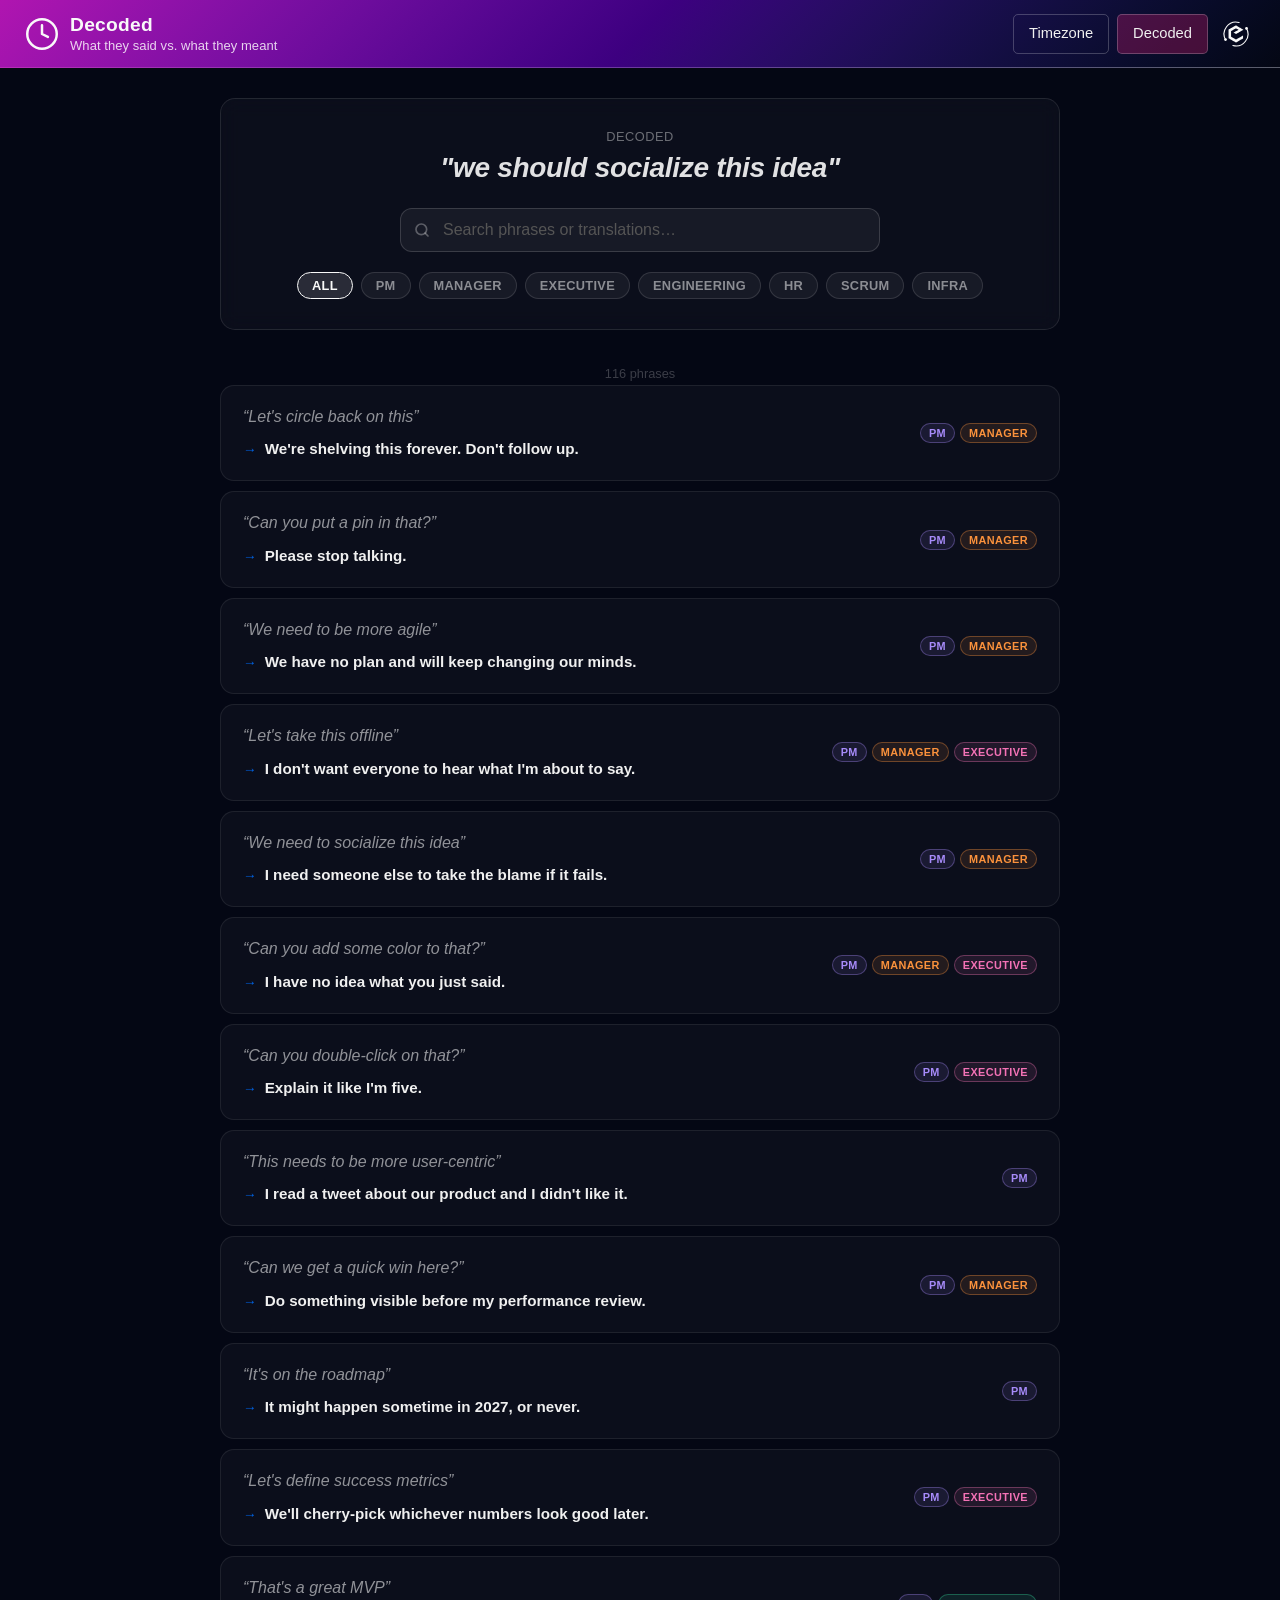
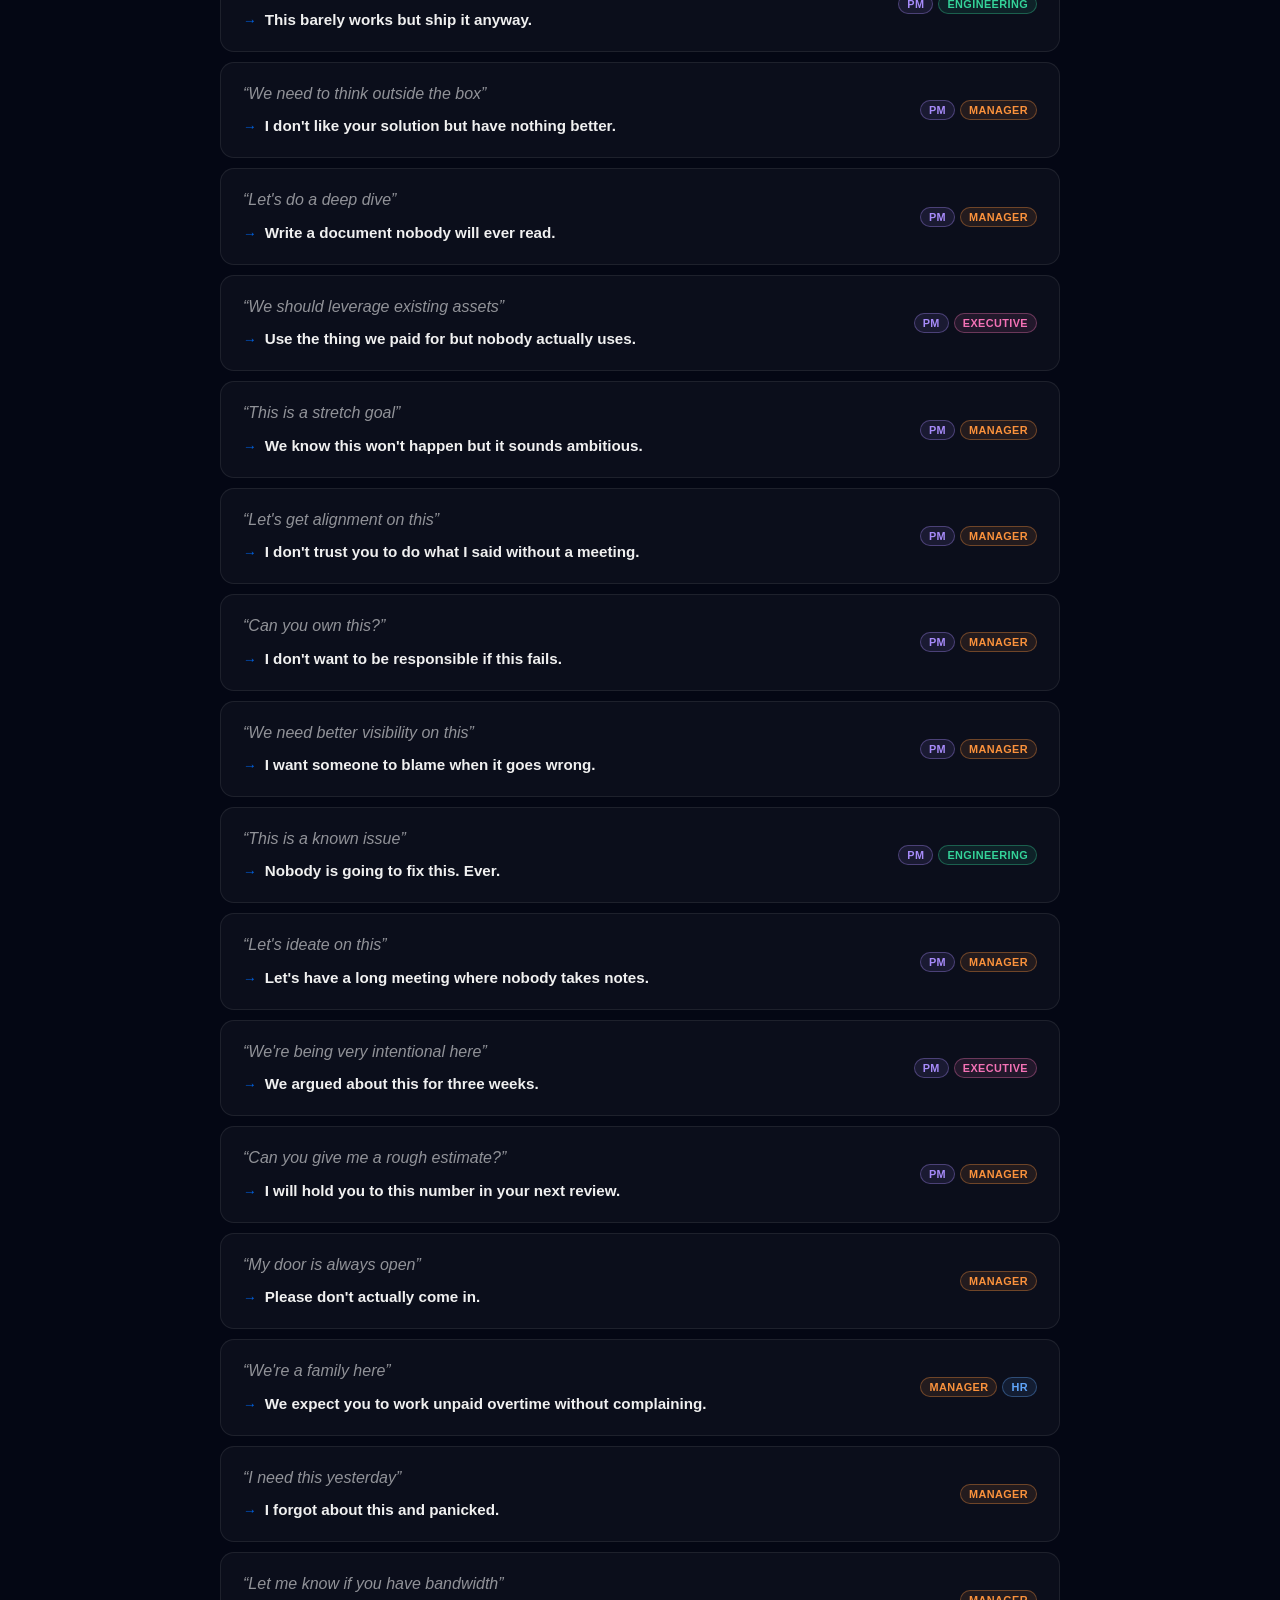
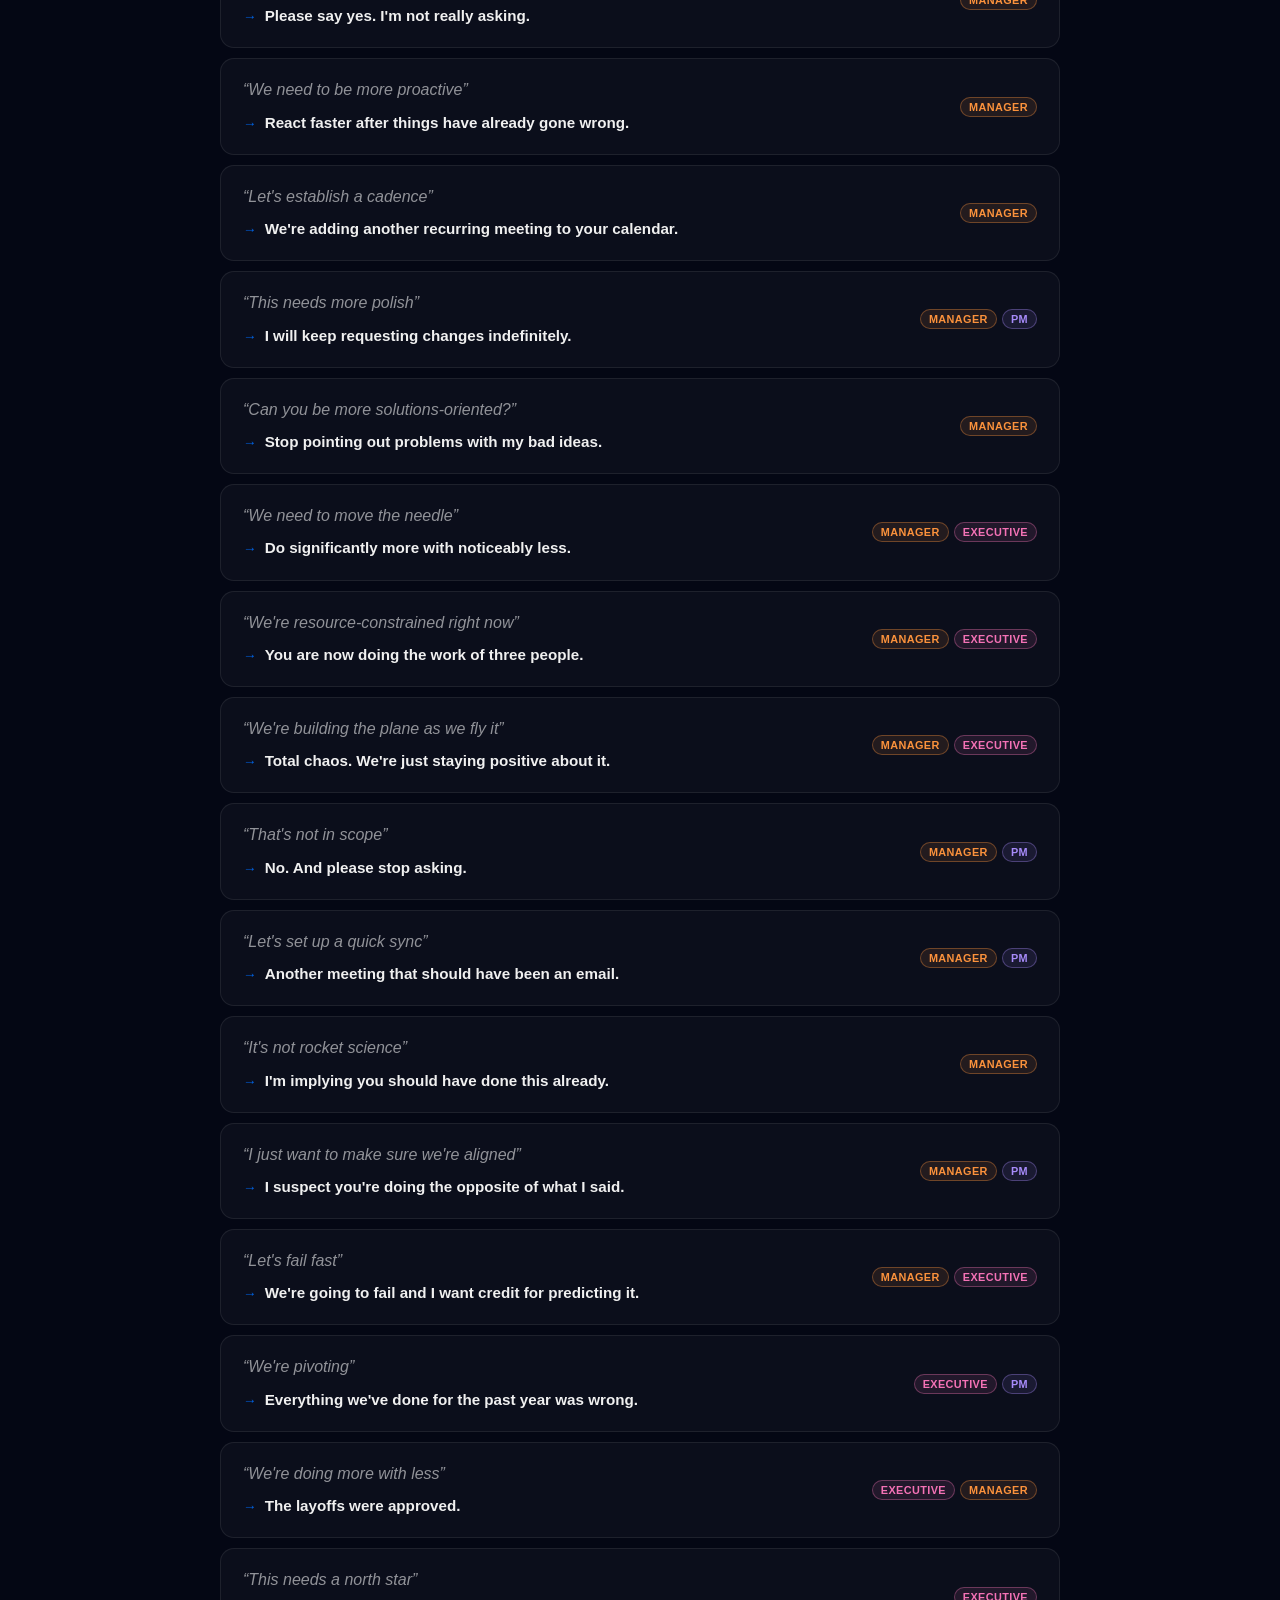
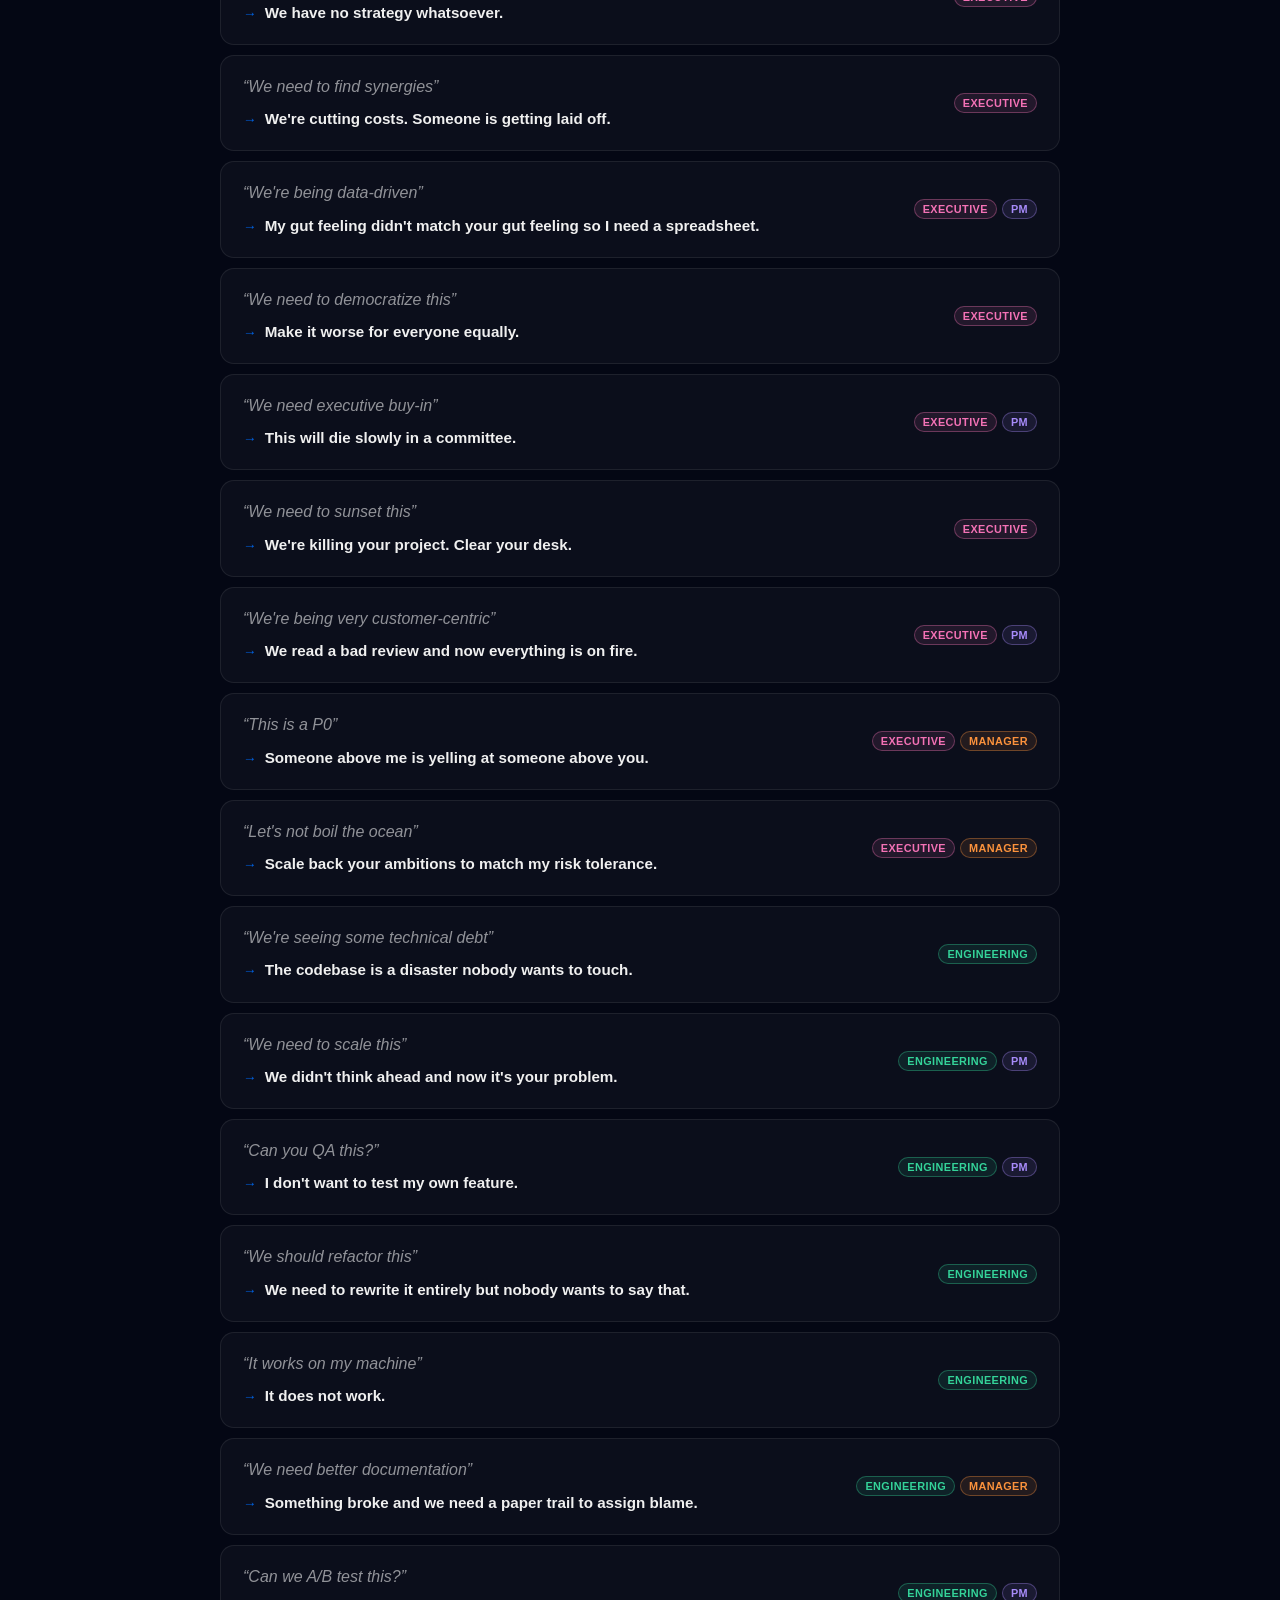
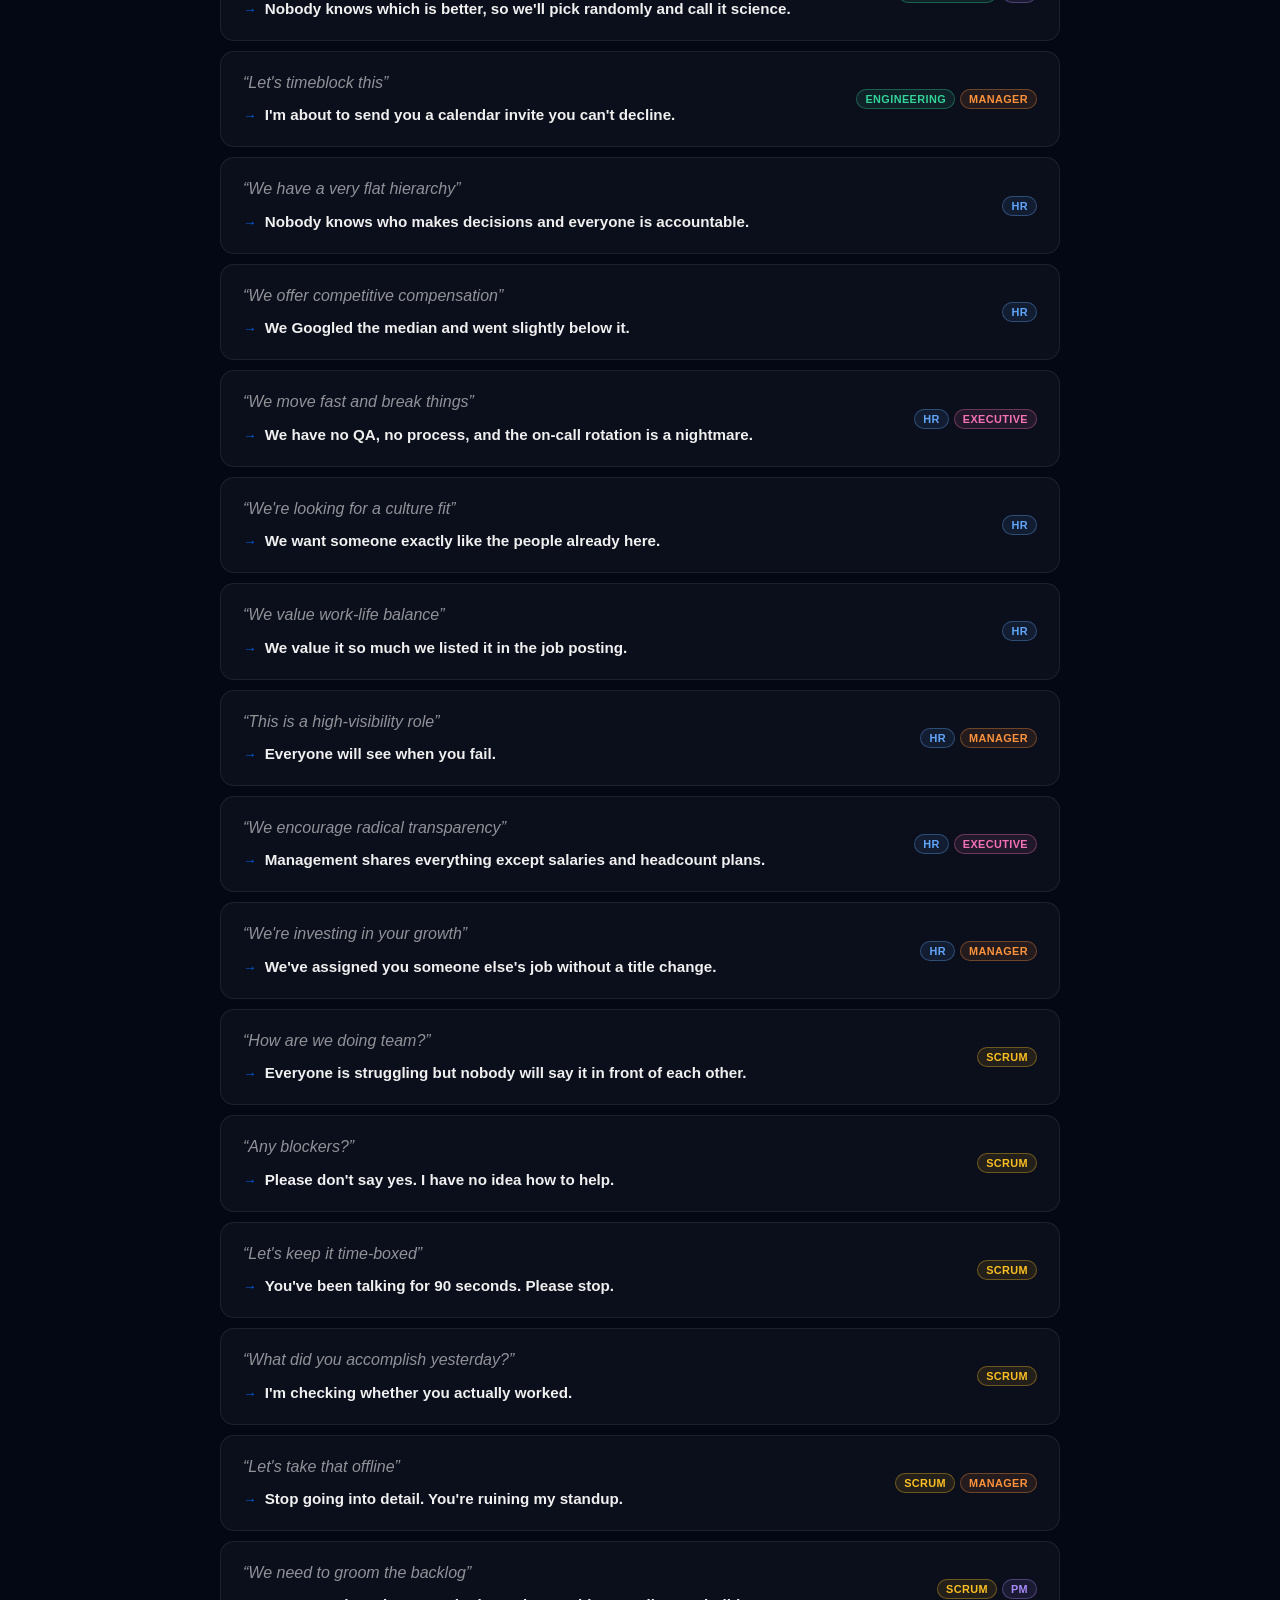
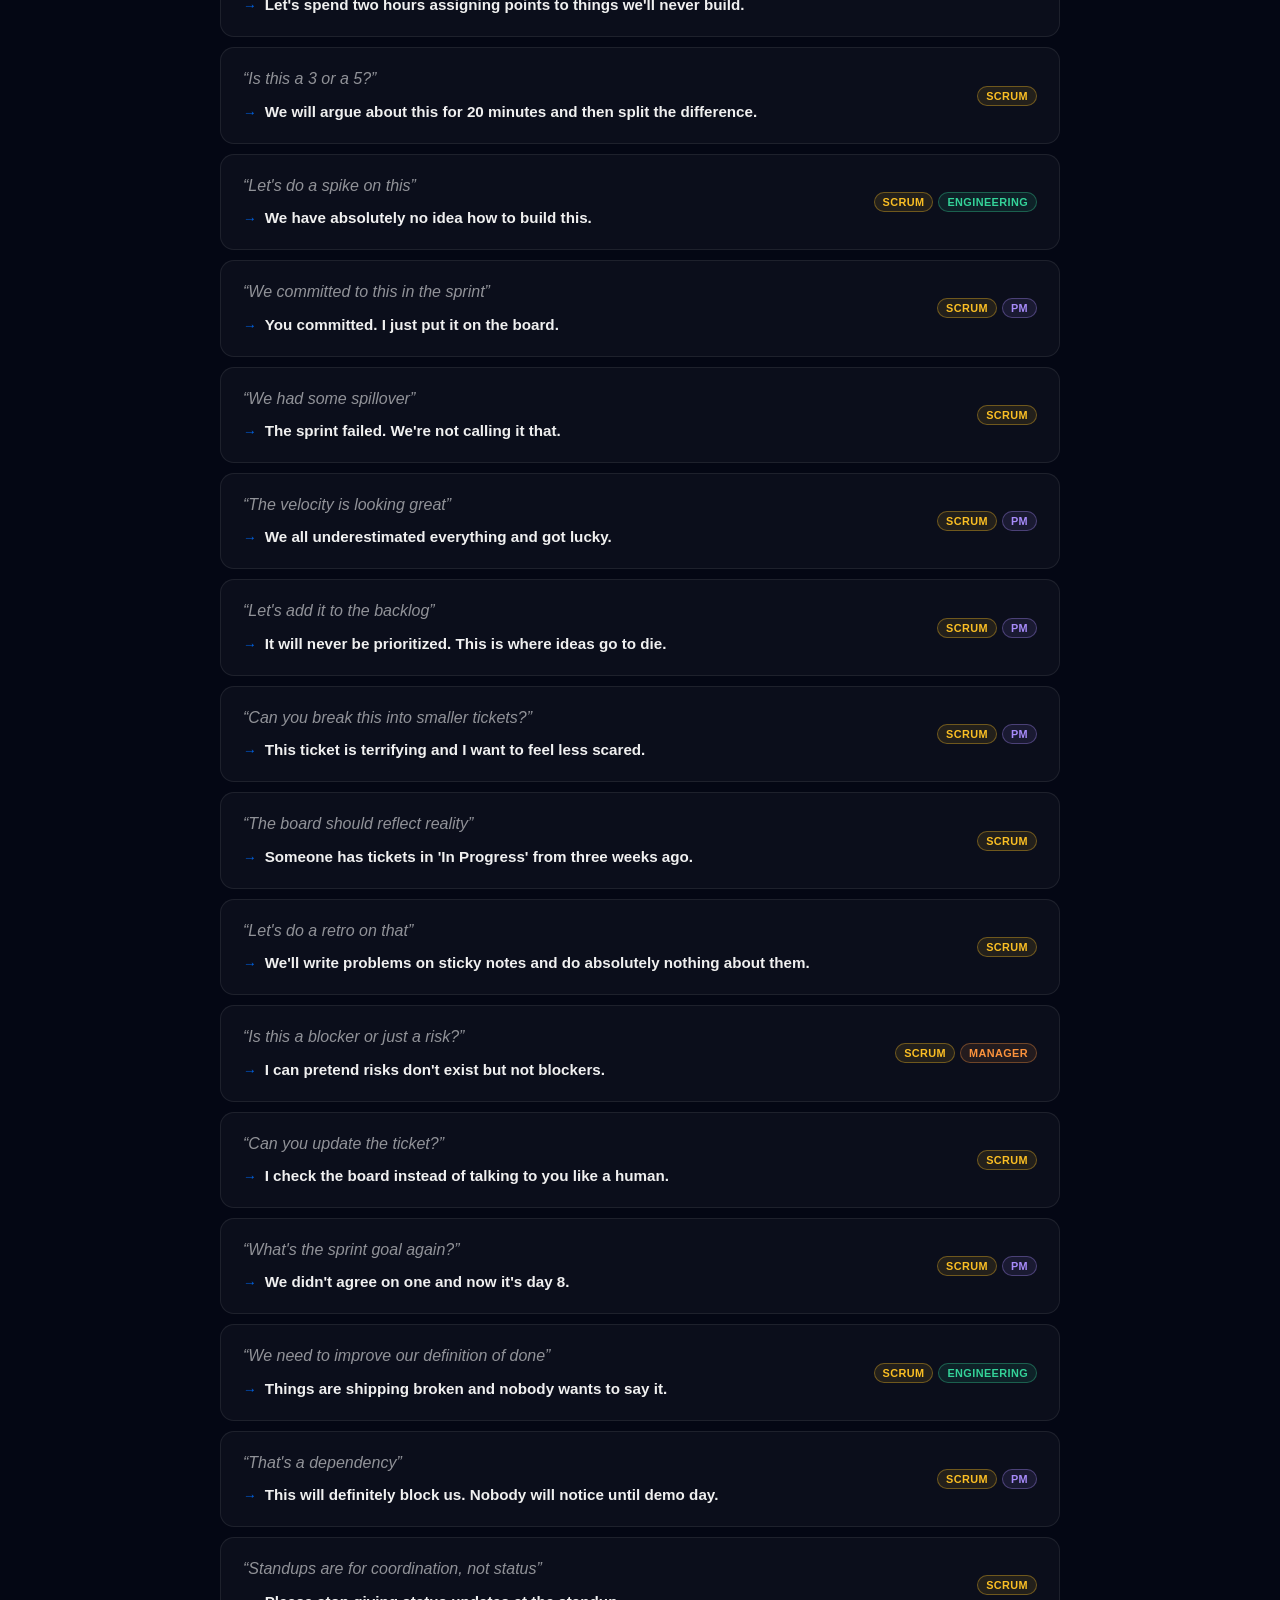
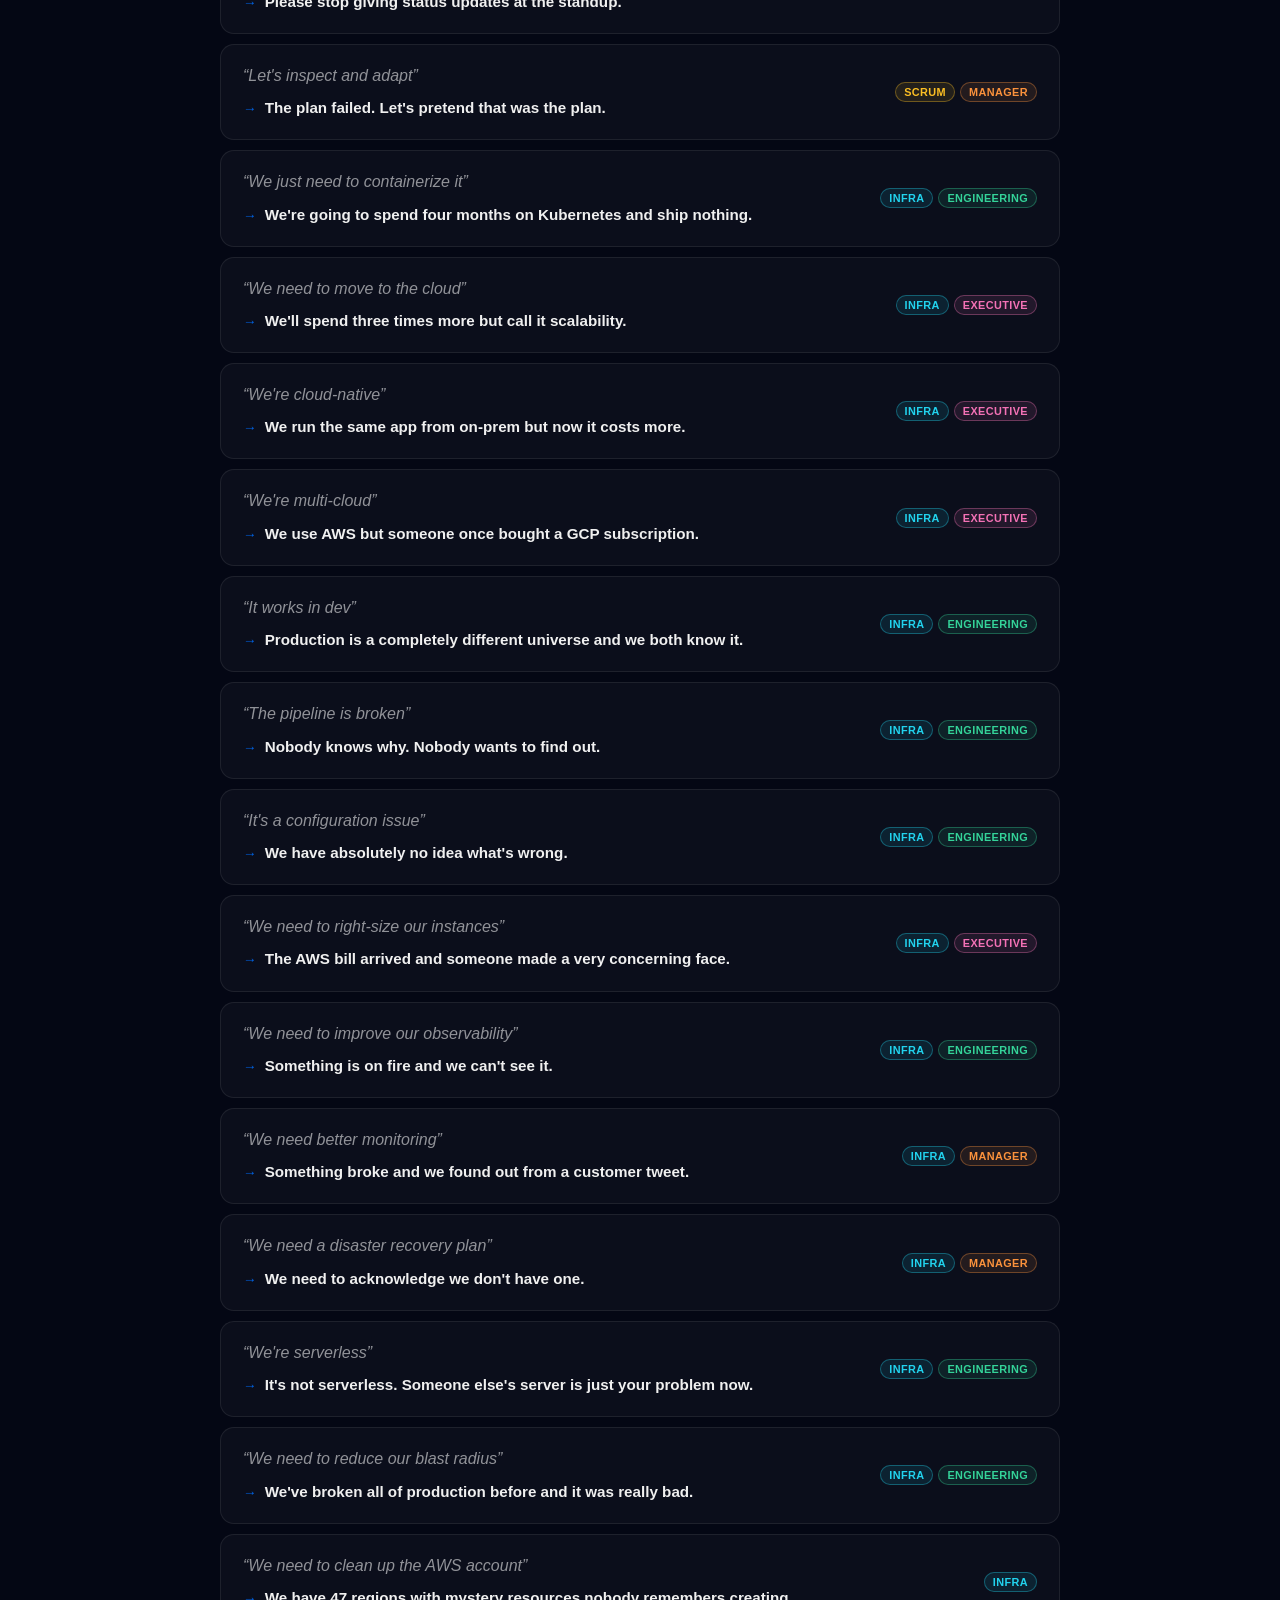
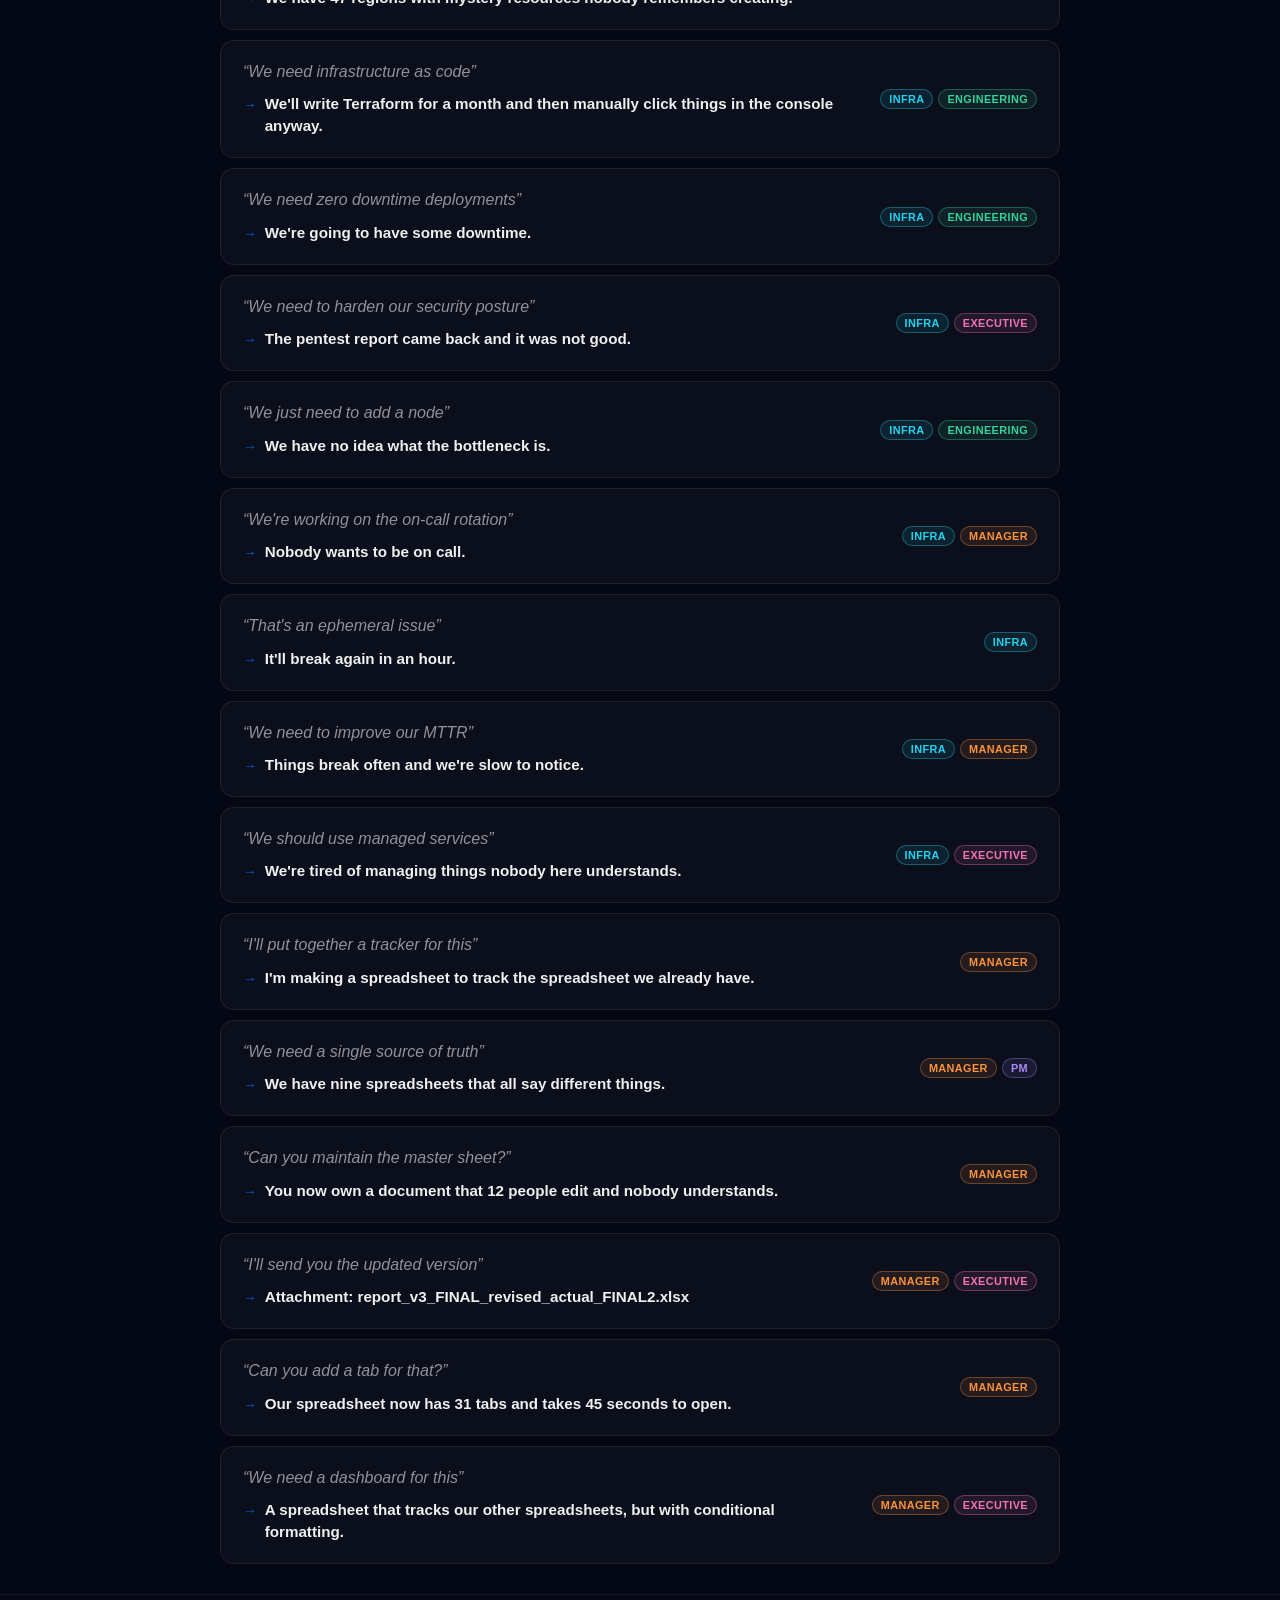
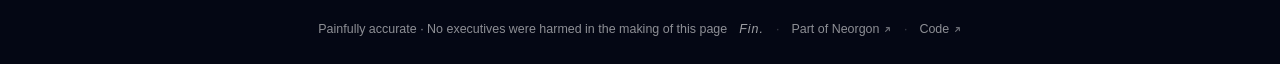
==== commit a54c1115: "chore(ui): re-stamp the hub home-control icon, and take the header kit's mark-colour fix The stamped" ====
--- a/jargon/index.html
+++ b/jargon/index.html
@@ -289,14 +289,13 @@
             <a href="." class="active">Decoded</a>
         </nav>
         <a href="https://neorgon.com/" class="header-home" title="neorgon.com" aria-label="Neorgon home">
-        <svg class="nh-hub-icon" viewBox="0 0 24 24" fill="none" stroke="currentColor" stroke-width="1.5" stroke-linecap="round" stroke-linejoin="round" xmlns="http://www.w3.org/2000/svg" aria-hidden="true">
-          <circle cx="12" cy="12" r="4.4"/>
-          <ellipse cx="12" cy="12" rx="8.4" ry="3" transform="rotate(-18 12 12)"/>
+        <svg class="nh-hub-icon" viewBox="0 0 24 24" fill="none" xmlns="http://www.w3.org/2000/svg" aria-hidden="true">
+          <path d="M12 4.4 18.58 8.2 18.58 15.8 12 19.6 5.42 15.8 5.42 8.2Z" fill="currentColor" stroke="none"/>
           <g class="nh-orbit">
-            <path d="M17.5 4.2 14.2 2.7l.9 1.4-.6 1.1z" fill="currentColor" stroke="none"/>
-            <circle cx="12.6" cy="3" r=".7" fill="currentColor" stroke="none" opacity=".55"/>
-            <circle cx="11.1" cy="3.3" r=".55" fill="currentColor" stroke="none" opacity=".35"/>
-            <circle cx="9.8" cy="3.7" r=".4" fill="currentColor" stroke="none" opacity=".2"/>
+            <path d="M2.47 17.50 A11.0 11.0 0 0 1 14.85 1.37" fill="none" stroke="currentColor" stroke-width="1.05" stroke-linecap="round"/>
+            <path d="M21.53 6.50 A11.0 11.0 0 0 1 9.15 22.63" fill="none" stroke="currentColor" stroke-width="1.05" stroke-linecap="round"/>
+            <circle cx="21.71" cy="6.84" r="1.25" fill="currentColor"/>
+            <circle cx="2.29" cy="17.16" r="1.25" fill="currentColor"/>
           </g>
         </svg>
       </a>
--- a/css/neorgon-header.css
+++ b/css/neorgon-header.css
@@ -377,7 +377,7 @@
    be filtered, because it already inherits the header's own text colour and
    inverting it would undo exactly the thing it was swapped in to fix. */
 img.header-logo-img { filter: brightness(0) invert(1); }
-svg.header-logo-mark { fill: currentColor; width: auto; }
+svg.header-logo-mark { color: var(--header-text); fill: currentColor; width: auto; }
 /* A site that ships its own mark gets it as a mask over currentColor, so the
    glyph follows the header's text colour exactly as the inline svg does. An
    <img> could not: it paints its own pixels and ignores the cascade. */
@@ -387,6 +387,16 @@
      Pinning width to the desktop value gave a 36x28 box on a phone. */
   aspect-ratio: 1;
   width: auto;
+  /* Declared, not inherited. `background: currentColor` resolves against
+     whatever the ancestor set, and the logo is always inside an <a>: on a site
+     whose logo anchor carries no class, that ancestor is an unstyled link and
+     currentColor is the UA's #0000EE. The mark then paints link-blue, silently,
+     because nothing in the page is wrong enough to throw. Every fleet site
+     happens to wrap the logo in .header-title-link (which the kit gives
+     color: inherit), so this only surfaced when ops-console adopted the kit
+     with a bare <a>. Stating the colour here makes the mask independent of the
+     markup around it, which is the contract the rest of the kit already keeps. */
+  color: var(--header-text);
   background: currentColor;
   /* The image itself is set inline by header.js, derived from the manifest
      link, because a fleet site is served at its domain root and a kit showcase
@@ -661,15 +671,22 @@
   display: block;
 }
 
-/* ── Hub glyph: inclined planet + orbiting rocket ────────────────
-   .header-home now carries the kit's planet SVG (markup contract in
-   the README) — the one header link to neorgon.com, tooltip
-   "neorgon.com". Idle it is a still planet with the rocket parked;
-   on hover or keyboard focus the rocket does laps, smoke trailing.
+/* ── Hub glyph: the Energon mark at the centre of a galaxy ───────
+   .header-home is the one header link to neorgon.com, tooltip
+   "neorgon.com". The page stamps a placeholder SVG (markup contract
+   in the README) and upgradeHome() replaces it on init with the mark
+   at scale(0.72) inside a <g class="nh-orbit"> of two arcs and two
+   dots. Idle the whole thing is still; on hover or keyboard focus the
+   orbit group turns as one rigid body while the mark stays upright,
+   because a rotating letterform is unreadable.
    Stroked glyph, so it sizes with --header-icon, not the solid token. */
 .header-home svg.nh-hub-icon {
-  width: var(--header-icon, 22px);
-  height: var(--header-icon, 22px);
+  /* Deliberately larger than --header-icon: the galaxy's arms occupy the outer
+     ring, so at 22px the MARK fell to 14px against 18px for the neighbouring
+     control. 26px puts it back at 18px, measured, while the arms still land
+     inside the 40px box. */
+  width: var(--header-hub-icon, 26px);
+  height: var(--header-hub-icon, 26px);
 }
 .header-home .nh-orbit {
   transform-origin: 12px 12px; /* viewBox centre, for the legacy planet markup */
@@ -680,56 +697,11 @@
 }
 @keyframes nh-orbit-lap { to { transform: rotate(360deg); } }
 
-/* ── Inclined orbit: the satellite passes in front of the mark and behind it ──
-   Two dots on one elliptical path, each shown for its own half of the lap. The
-   far one is drawn before the mark in document order, so the mark occludes it;
-   that occlusion IS the depth, and it costs nothing but paint order.
-
-   offset-path rather than a rotate: a rotation can only trace a circle, and
-   squashing it into an ellipse with scaleY would squash the satellite too,
-   because the counter-scale would have to sit inside the rotation. Where
-   offset-path is unsupported the dots simply rest at their authored cx/cy,
-   which is a still icon rather than a broken one.
-
-   The semi-major axis is capped by the viewBox: an inline svg clips to it, so
-   10.2 plus the 1.35 radius leaves 11.55 of the 12 available. */
-.header-home .nh-sat {
-  offset-rotate: 0deg;
-  /* The rim separates the satellite from the mark when it crosses it: without
-     one, a currentColor dot over a currentColor mark merges into the
-     silhouette and reads as a stray pixel rather than a moon.
-     --header-bg-end is the right hook because the rim's job is to look like
-     the background, so it vanishes over open header and shows only as a gap
-     against the mark. Measured caveat: every skin shipped today redefines
-     --header-bg-start and --header-bg-mid but leaves --header-bg-end at
-     #040714, so this resolves to one dark value everywhere right now. A skin
-     that ends light gets the rim right for free, but only if it sets that
-     token; one that ends light without setting it would show a dark ring. */
-  stroke: var(--header-bg-end, #040714);
-  stroke-width: .8;
-}
-.header-home .nh-sat-back { opacity: 0; }
-/* On hover the mark takes the accent, and currentColor would carry the
-   satellite with it: a pink dot on a pink mark is a dot you cannot find. It
-   holds the header's text colour instead, so the moon stays legible against
-   whatever the mark has become. */
-.header-home:hover .nh-sat,
-.header-home:focus-visible .nh-sat { fill: var(--header-text); }
-.header-home:hover .nh-sat-front,
-.header-home:focus-visible .nh-sat-front {
-  animation: nh-sat-lap 2.6s linear infinite, nh-sat-near 2.6s steps(1, end) infinite;
-}
-.header-home:hover .nh-sat-back,
-.header-home:focus-visible .nh-sat-back {
-  animation: nh-sat-lap 2.6s linear infinite, nh-sat-far 2.6s steps(1, end) infinite;
-}
-.header-home:hover .nh-sat,
-.header-home:focus-visible .nh-sat {
-  offset-path: path("M20.31 10.40 A9.6 3.4 -30 1 1 3.69 20.00 A9.6 3.4 -30 1 1 20.31 10.40");
-}
-@keyframes nh-sat-lap  { from { offset-distance: 0%; } to { offset-distance: 100%; } }
-@keyframes nh-sat-near { 0% { opacity: 1; } 50% { opacity: 0; } }
-@keyframes nh-sat-far  { 0% { opacity: 0; } 50% { opacity: 1; } }
+/* The galaxy turns as one rigid body on hover, so a plain rotate does it.
+   This replaced an offset-path satellite on an inclined ellipse: that needed a
+   front/back pair kept in sync and a semi-major axis capped so the dot did not
+   clip the viewBox, and none of it is needed once the arms sit outside the
+   mark instead of crossing it. */
 
 /* ── Overflow toggle (⋯) — injected by header.js ─────────────── */
 .header-overflow { position: relative; display: flex; }
@@ -933,9 +905,7 @@
   .header-logo-img:hover,
   .header-title-link:hover .header-logo-img { transform: none; }
   .header-home:hover .nh-orbit,
-  .header-home:focus-visible .nh-orbit,
-  .header-home:hover .nh-sat,
-  .header-home:focus-visible .nh-sat { animation: none; }
+  .header-home:focus-visible .nh-orbit { animation: none; }
   .header-menu.open { animation: none; }
   .header-overflow-toggle:active,
   .header-theme-toggle:active,
--- a/css/neorgon-footer.css
+++ b/css/neorgon-footer.css
@@ -533,3 +533,9 @@
     word-break: break-all;
   }
 }
+
+/* The outbound arrow on a footer link. Sized in em so it tracks the label at
+   whatever size a site's footer runs, and nudged up off the baseline because a
+   45-degree arrow reads low when it is optically centred. */
+.neo-footer-out { display: inline-block; vertical-align: -0.05em; margin-left: 0.28em; width: 0.72em; height: 0.72em; opacity: 0.75; }
+.neo-footer a:hover .neo-footer-out, .neo-footer a:focus-visible .neo-footer-out { opacity: 1; }
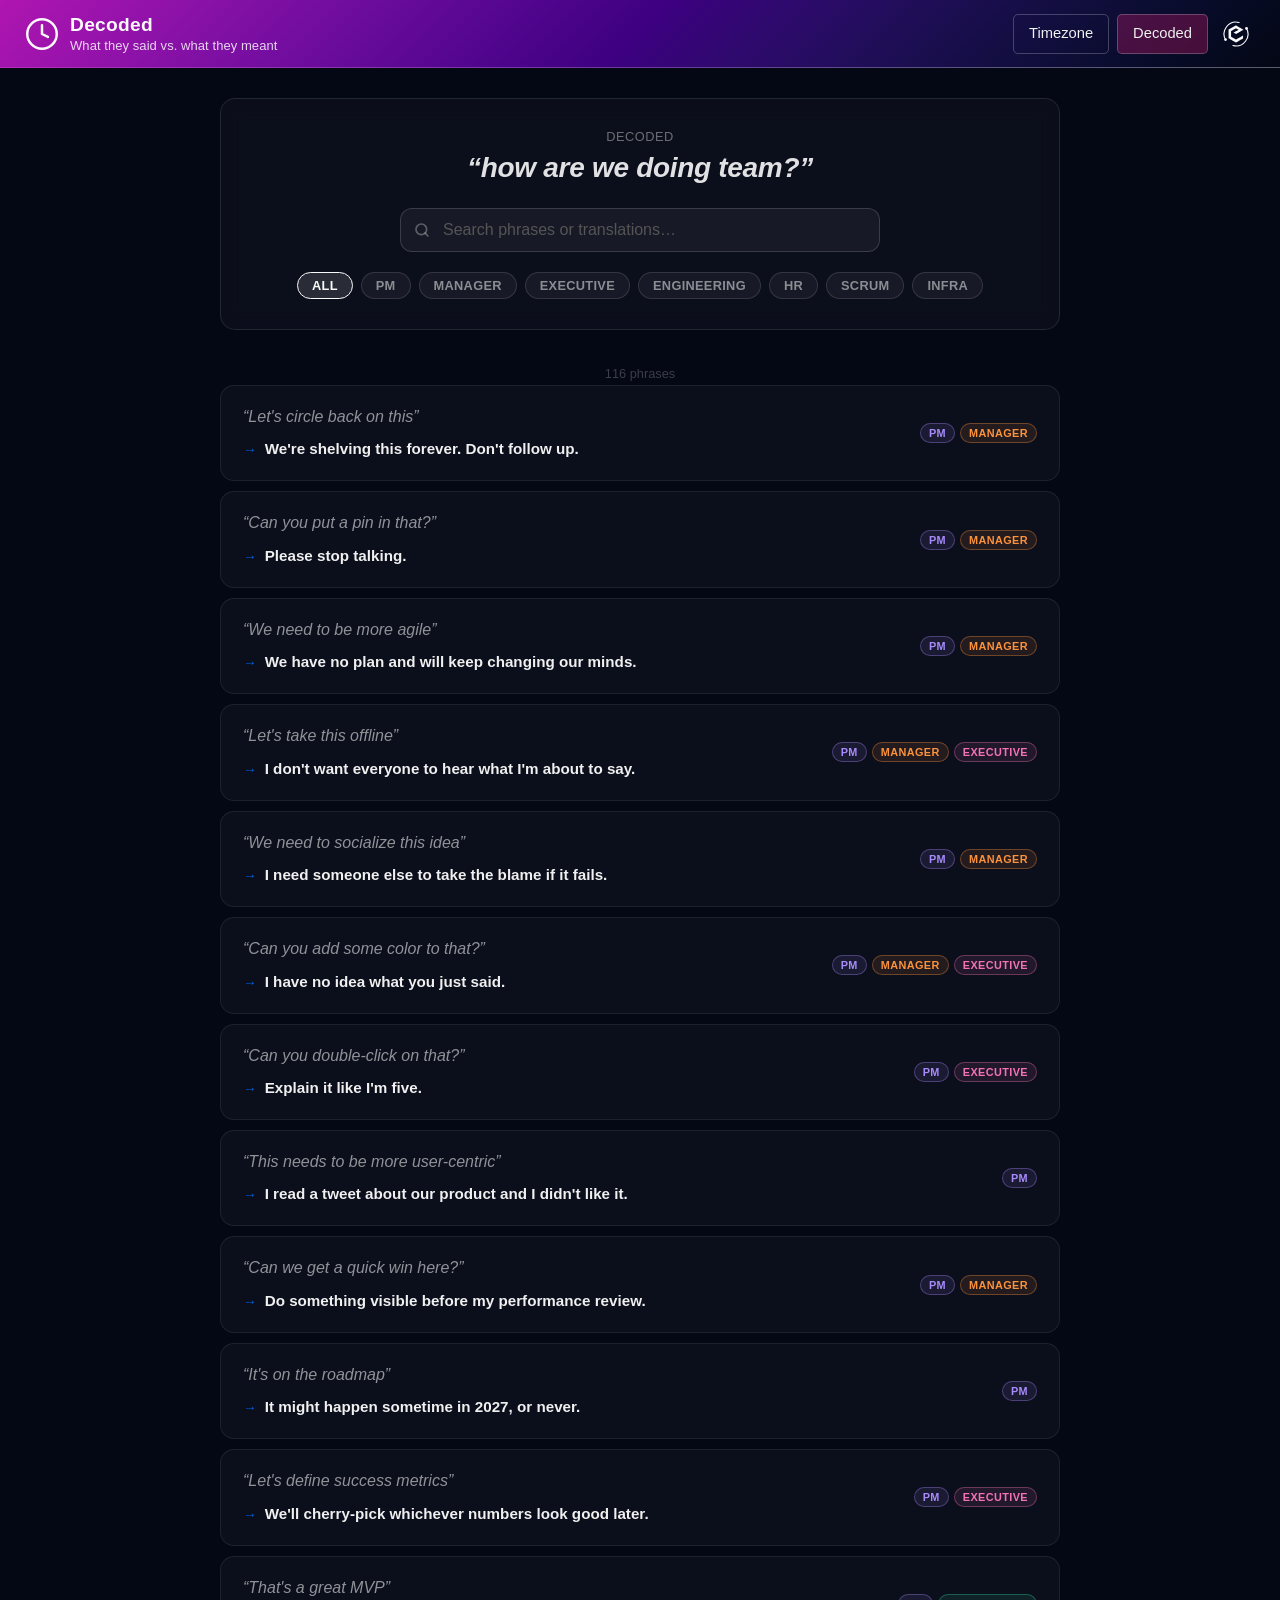
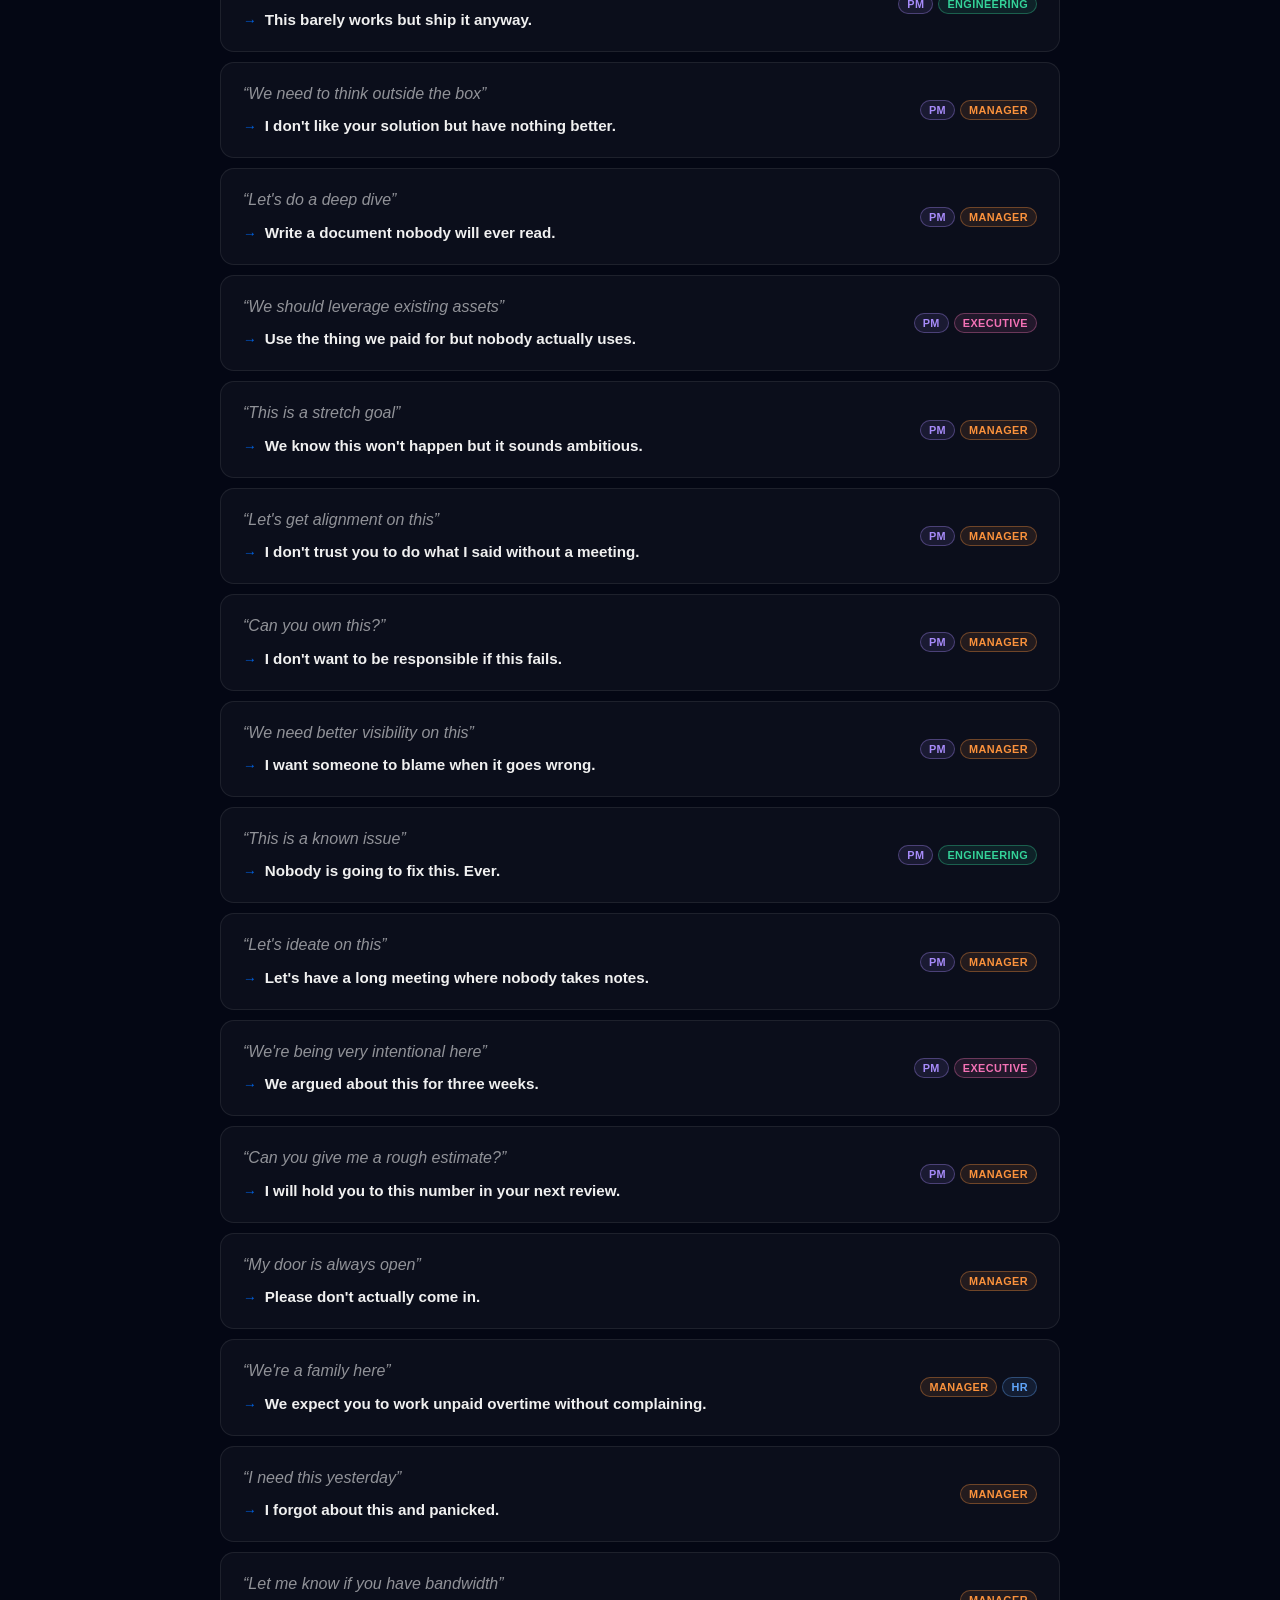
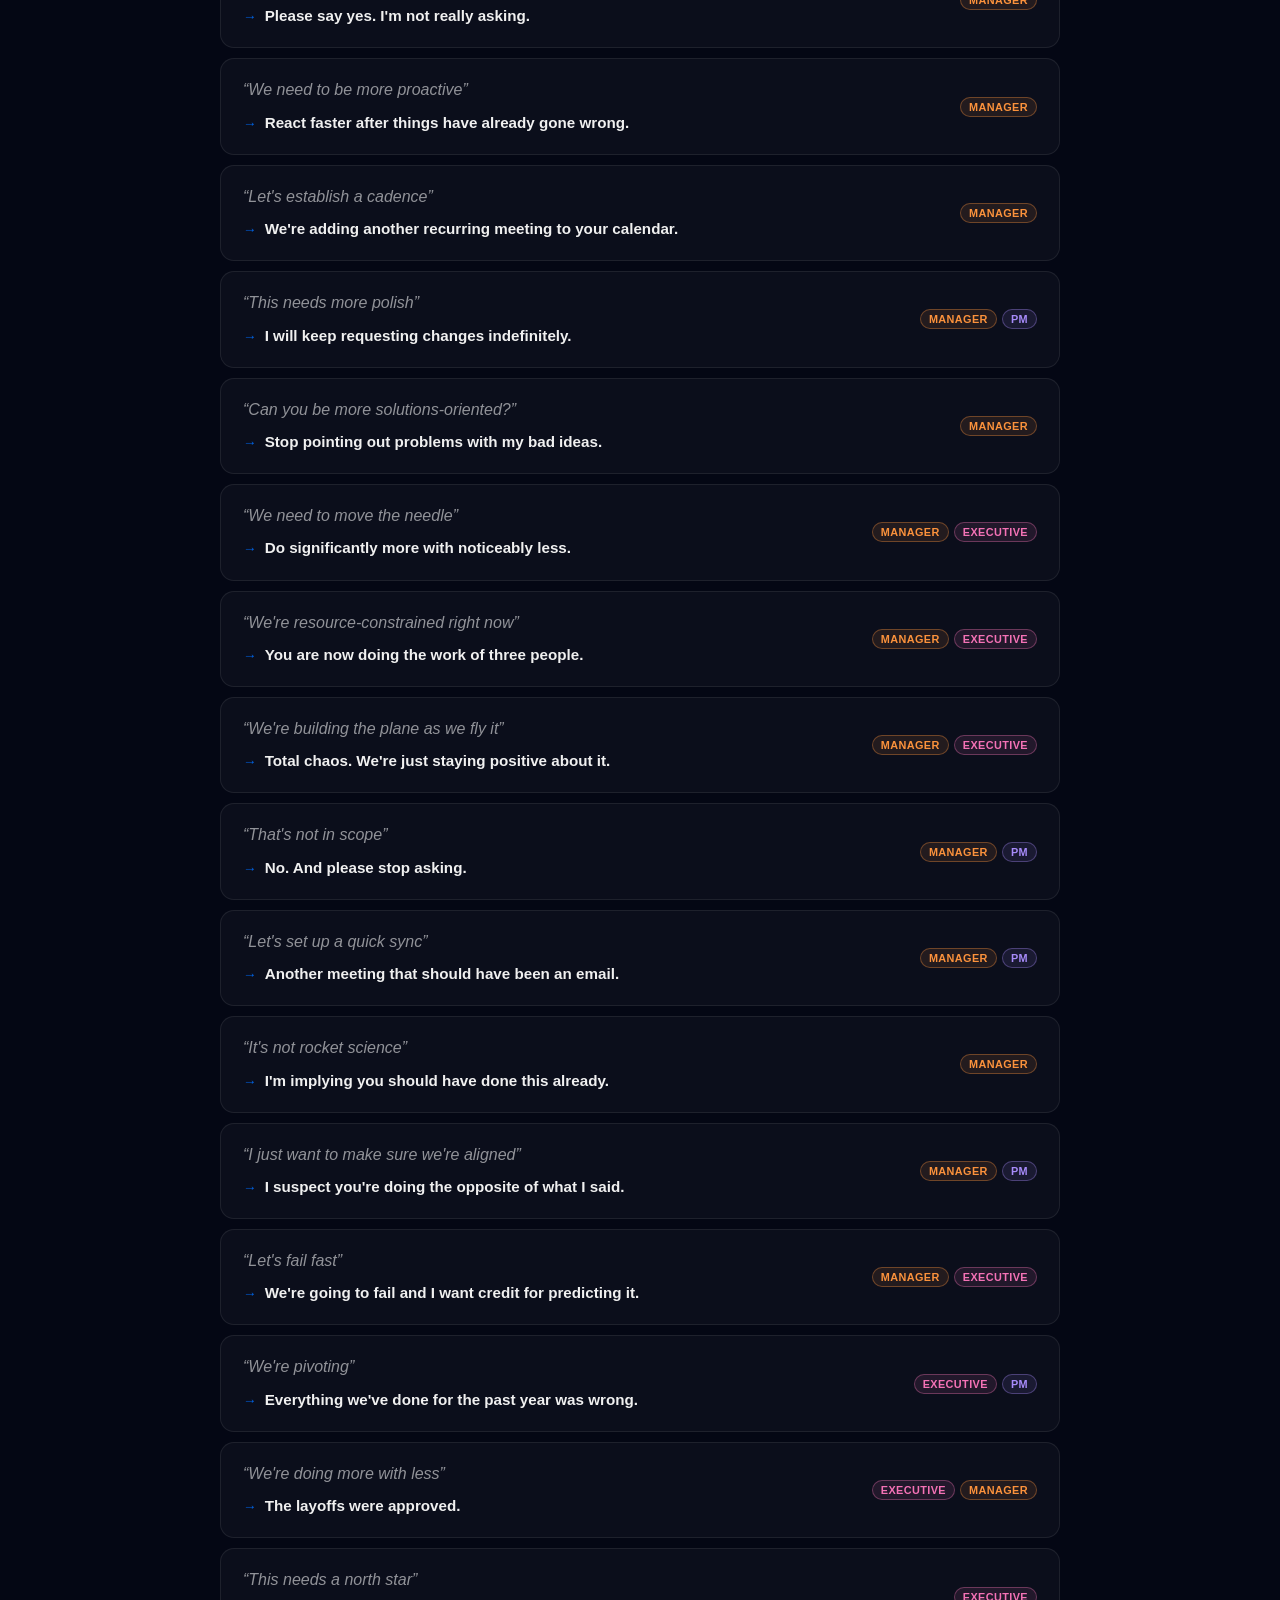
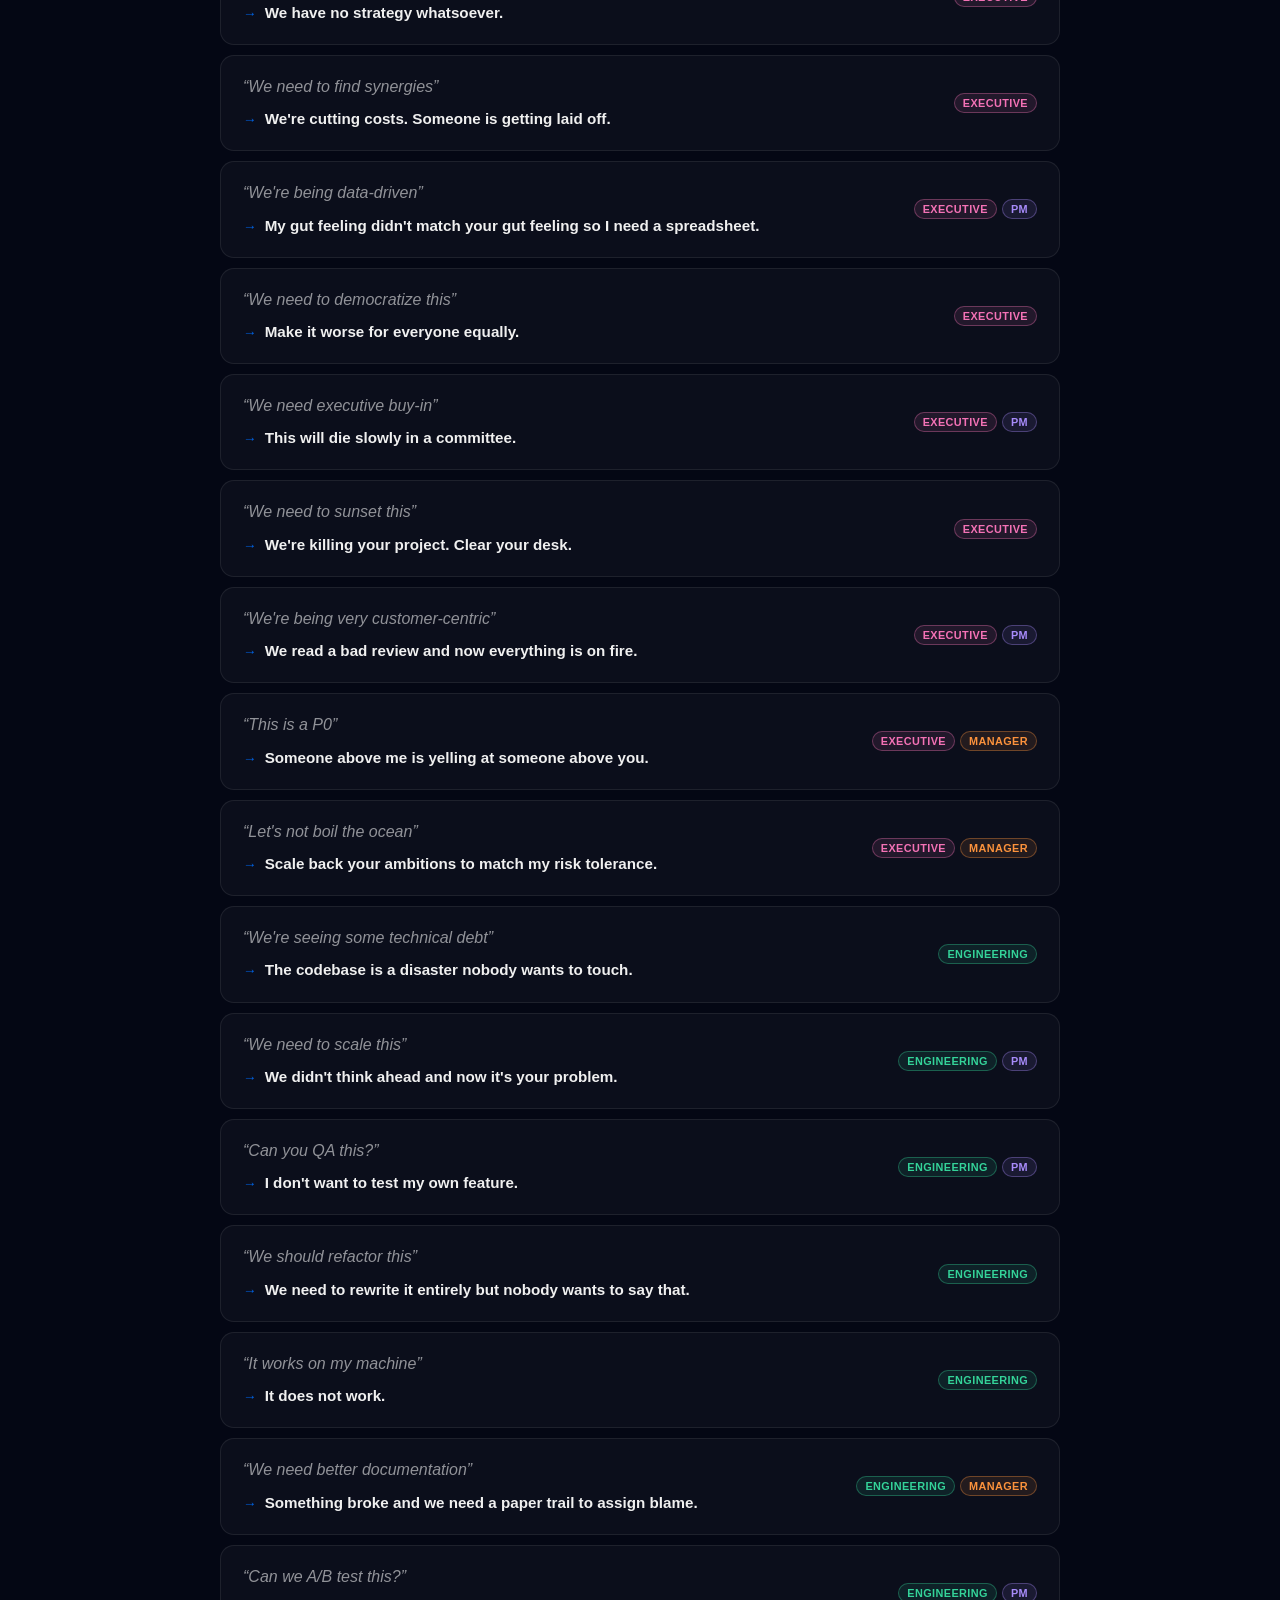
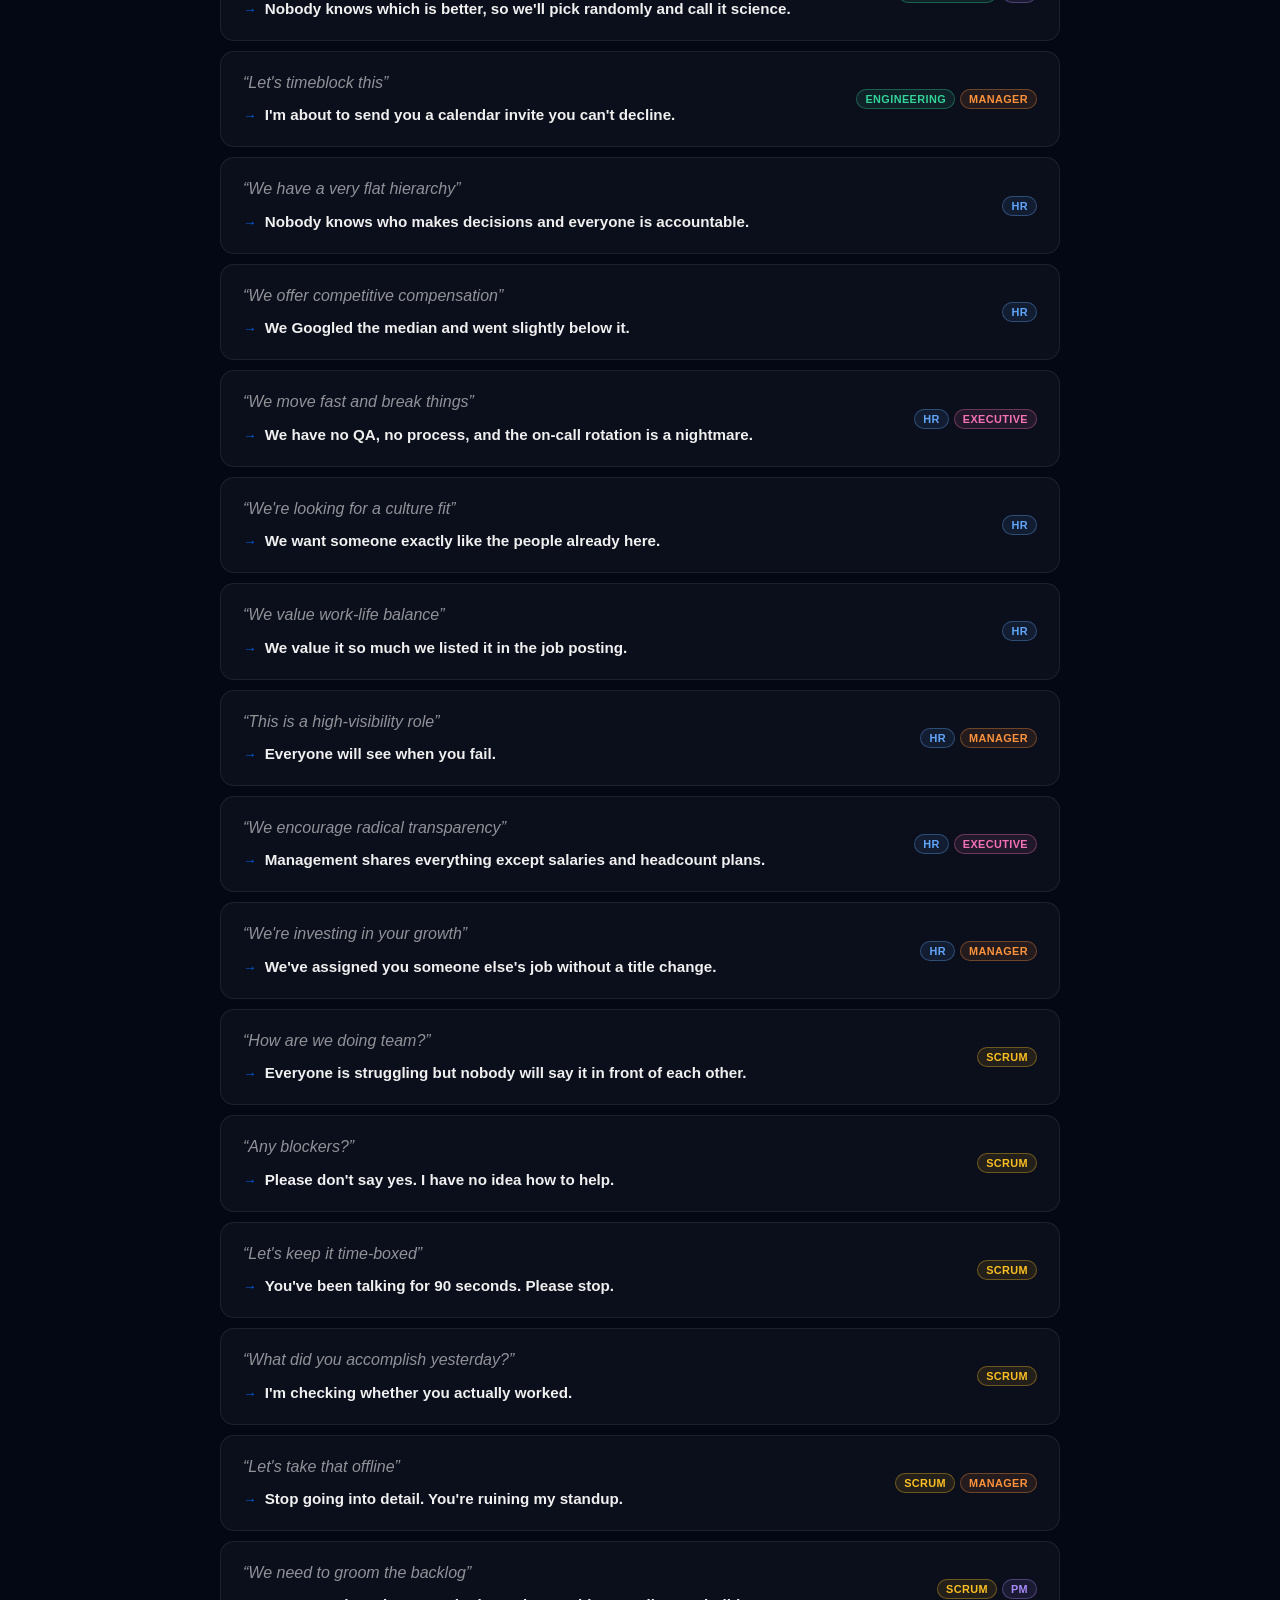
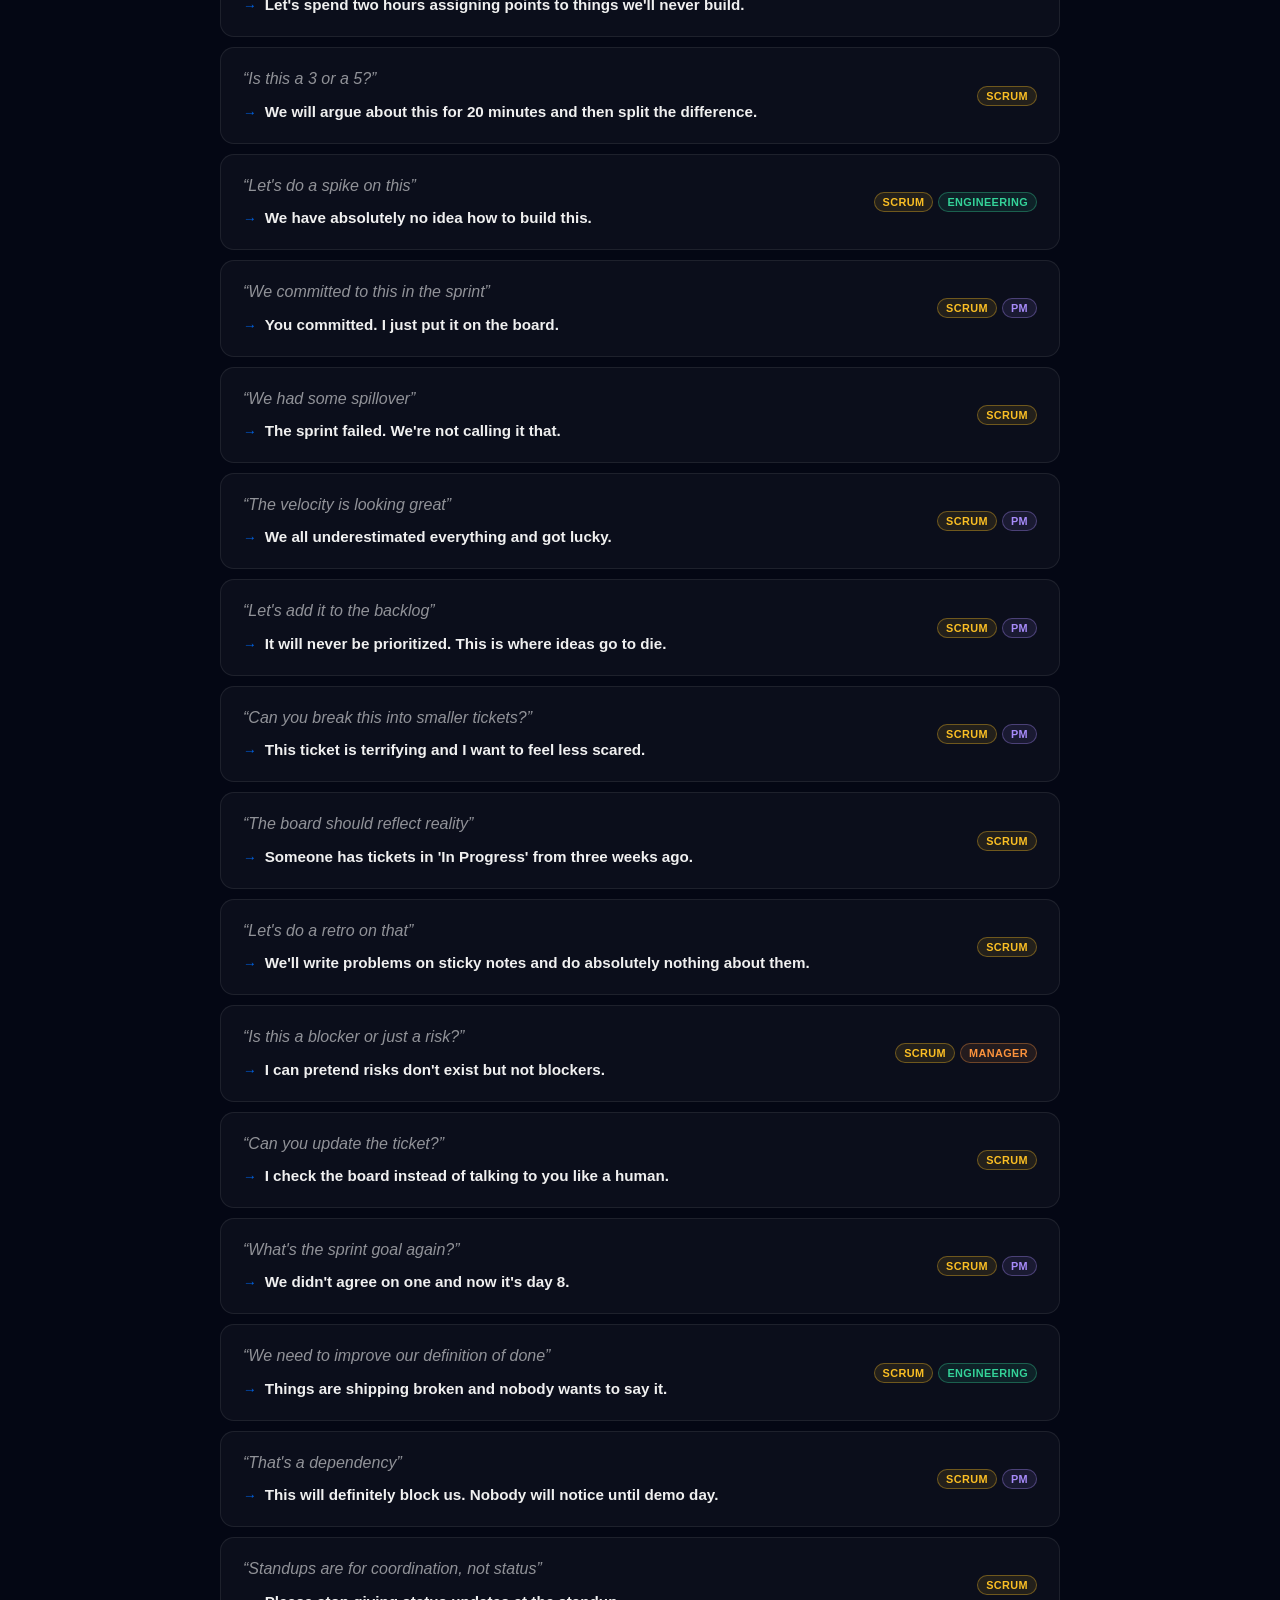
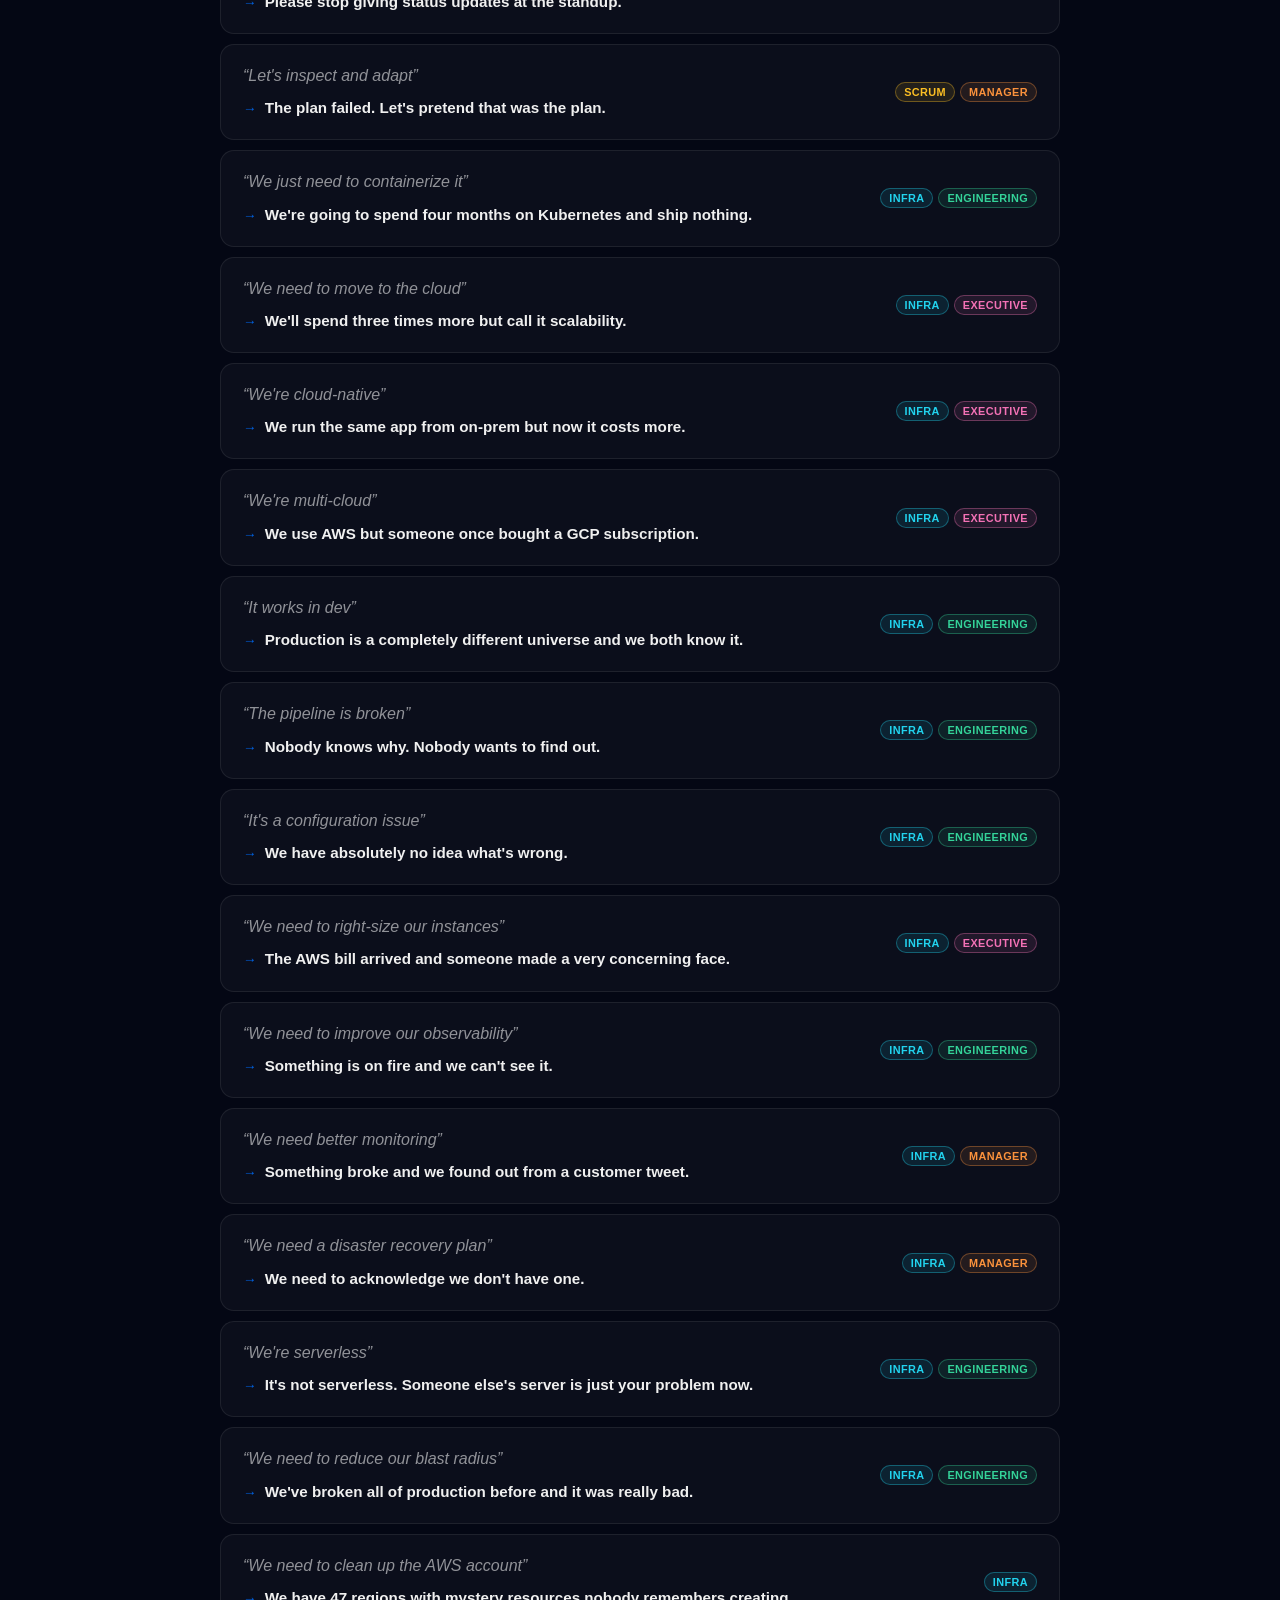
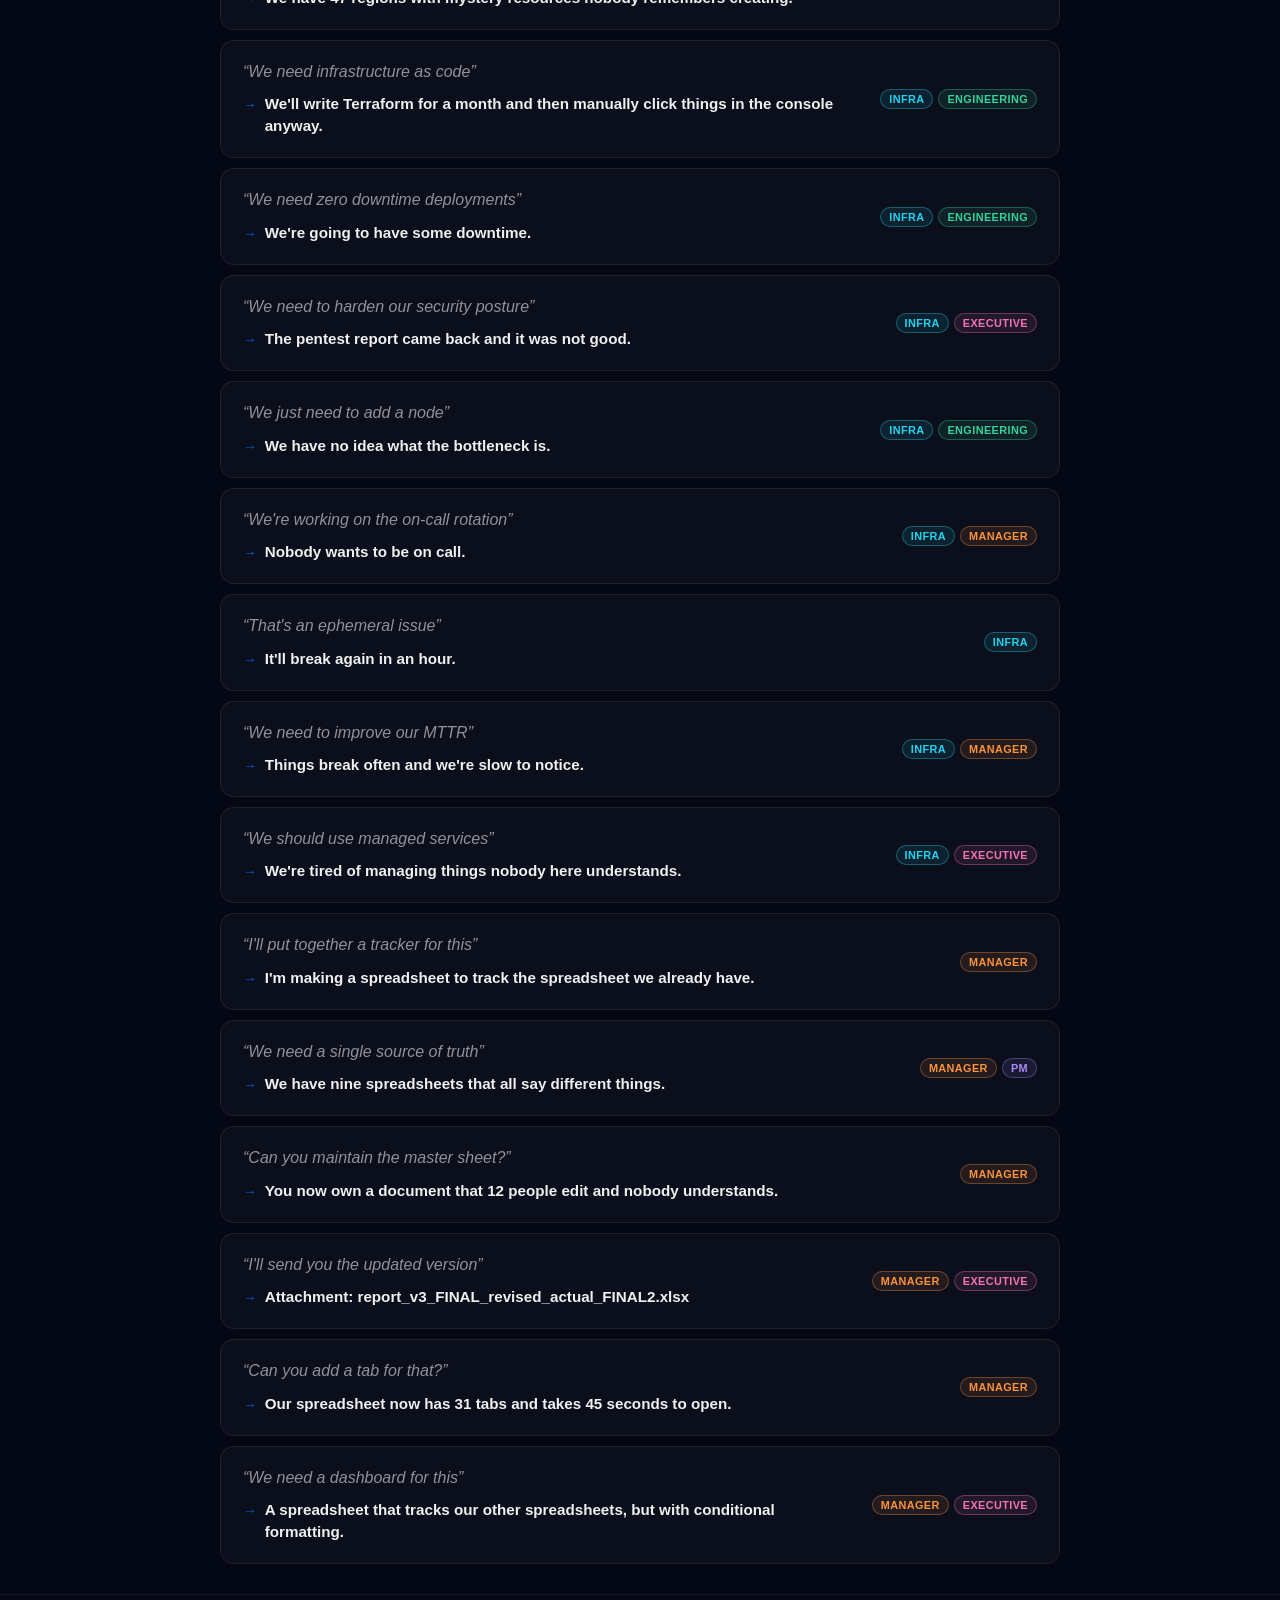
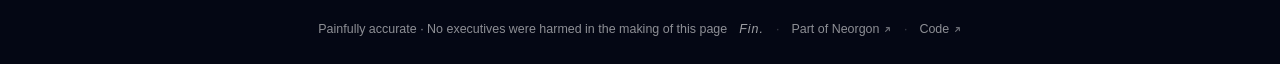
==== commit 495d40d4: "docs(copy): say what the converter does, in the fleet's voice Every claim now matches the code: dest" ====
--- a/jargon/index.html
+++ b/jargon/index.html
@@ -12,24 +12,23 @@
     <meta name="neo-mark" content="on">
   <meta name="referrer" content="strict-origin-when-cross-origin">
   <meta http-equiv="X-Content-Type-Options" content="nosniff">
-    <title>Decoded: Corporate Jargon Translator</title>
-    <meta name="description" content="Look up corporate buzzword bingo and get the plain-English translation. Searchable, fast, no account needed">
+    <title>Decoded | Corporate Jargon Translator</title>
+    <meta name="description" content="Look up a corporate phrase and read what it really means. Searchable by role, no account">
     <meta property="og:title" content="Decoded: Corporate Jargon Translator">
-    <meta property="og:description" content="Plain-English translations for corporate buzzword bingo. Search the full dictionary instantly">
+    <meta property="og:description" content="What they said, and what they meant. Search by role, no account">
     <meta property="og:type" content="website">
     <meta property="og:url" content="https://clientsays.neorgon.com/jargon/">
     <meta property="og:site_name" content="Neorgon">
     <meta name="twitter:card" content="summary_large_image">
     <meta name="twitter:title" content="Decoded: Corporate Jargon Translator">
-    <meta name="twitter:description" content="Plain-English translations for corporate buzzword bingo. Search the full dictionary instantly">
+    <meta name="twitter:description" content="What they said, and what they meant. Search by role, no account">
     <meta name="robots" content="index, follow">
     <link rel="canonical" href="https://clientsays.neorgon.com/jargon/">
     <meta property="og:locale" content="en_US">
     <meta name="theme-color" content="#040714">
-    <!-- og:image: uncomment when social preview image is ready (1200x630 PNG)
-    <meta property="og:image" content="https://clientsays.neorgon.com/og-preview.png">
+    <meta property="og:image" content="https://clientsays.neorgon.com/og-preview.jpg">
     <meta property="og:image:width" content="1200">
-    <meta property="og:image:height" content="630"> -->
+    <meta property="og:image:height" content="630">
     <style>
         /* ── Reset & base ─────────────────────────────────────────────────── */
         *, *::before, *::after { margin: 0; padding: 0; box-sizing: border-box; }
@@ -258,13 +257,13 @@
 {
   "@context": "https://schema.org",
   "@type": "WebApplication",
-  "name": "Decoded — Corporate Jargon Translator",
+  "name": "Decoded | Corporate Jargon Translator",
   "description": "A searchable dictionary of corporate jargon with plain-English translations",
-  "url": "https://ehq.cl/jargon",
+  "url": "https://clientsays.neorgon.com/jargon/",
   "applicationCategory": "UtilitiesApplication",
   "operatingSystem": "Any",
   "offers": { "@type": "Offer", "price": "0", "priceCurrency": "USD" },
-  "author": { "@type": "Organization", "name": "Energon", "url": "https://ehq.cl/" }
+  "author": { "@type": "Organization", "name": "Neorgon", "url": "https://neorgon.com/" }
 }
 </script>
 </head>
@@ -307,7 +306,7 @@
 
     <div class="intro-card">
         <span class="intro-label">Decoded</span>
-        <div class="intro-quote" id="intro-quote">"we need to be more intentional about this"</div>
+        <div class="intro-quote" id="intro-quote">&ldquo;we need to be more intentional about this&rdquo;</div>
 
         <div class="search-wrap">
             <svg width="16" height="16" viewBox="0 0 24 24" fill="none"
@@ -472,20 +471,20 @@
 ];
 
 const INTROS = [
-    '"we need to be more intentional about this"',
-    '"let\'s circle back on that"',
-    '"can you add some color to that?"',
-    '"we need to move the needle"',
-    '"let\'s make sure we\'re aligned"',
-    '"we should socialize this idea"',
-    '"i just want to double-click on that"',
-    '"we\'re being very data-driven here"',
-    '"how are we doing team?"',
-    '"any blockers?"',
-    '"let\'s keep it time-boxed"',
-    '"we had some spillover from last sprint"',
-    '"can we do a quick retro on that?"',
-    '"is this a 3 or a 5?"',
+    '\u201cwe need to be more intentional about this\u201d',
+    '\u201clet\'s circle back on that\u201d',
+    '\u201ccan you add some color to that?\u201d',
+    '\u201cwe need to move the needle\u201d',
+    '\u201clet\'s make sure we\'re aligned\u201d',
+    '\u201cwe should socialize this idea\u201d',
+    '\u201ci just want to double-click on that\u201d',
+    '\u201cwe\'re being very data-driven here\u201d',
+    '\u201chow are we doing team?\u201d',
+    '\u201cany blockers?\u201d',
+    '\u201clet\'s keep it time-boxed\u201d',
+    '\u201cwe had some spillover from last sprint\u201d',
+    '\u201ccan we do a quick retro on that?\u201d',
+    '\u201cis this a 3 or a 5?\u201d',
 ];
 document.getElementById('intro-quote').textContent =
     INTROS[Math.floor(Math.random() * INTROS.length)];
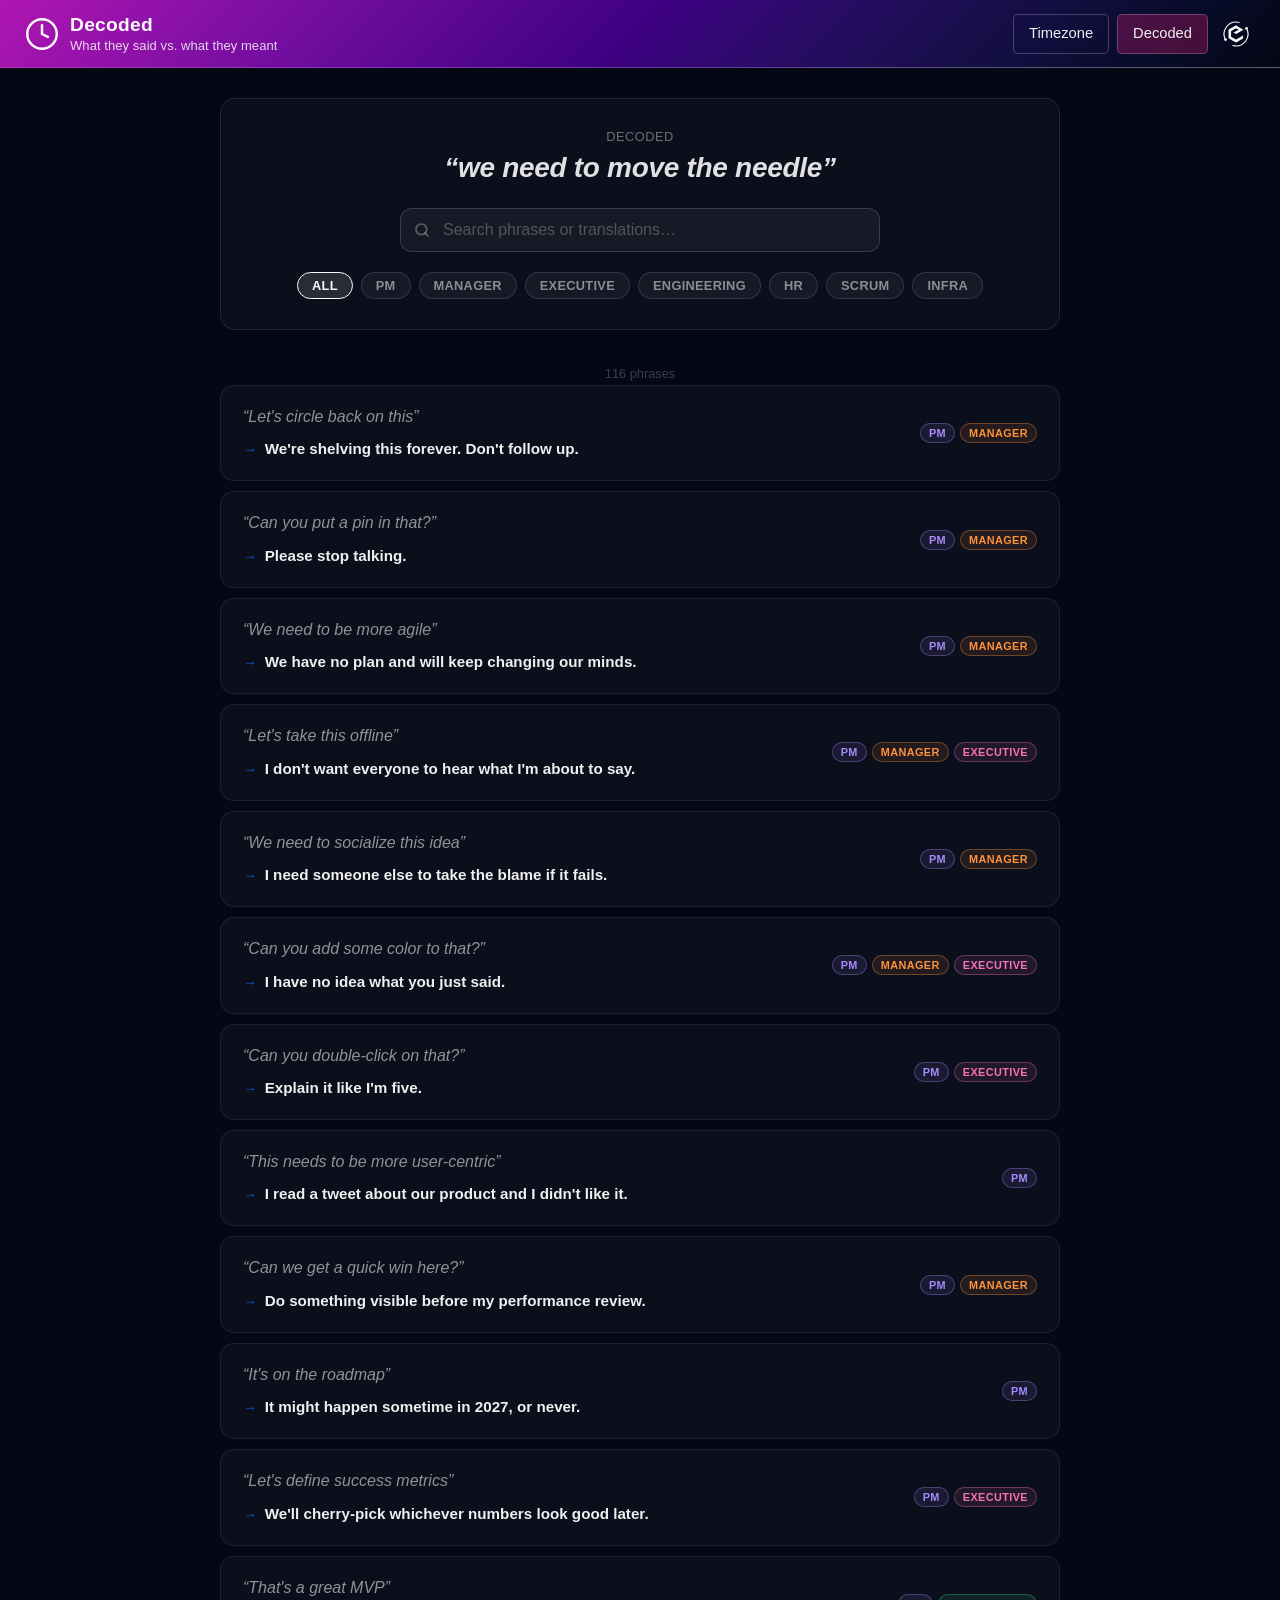
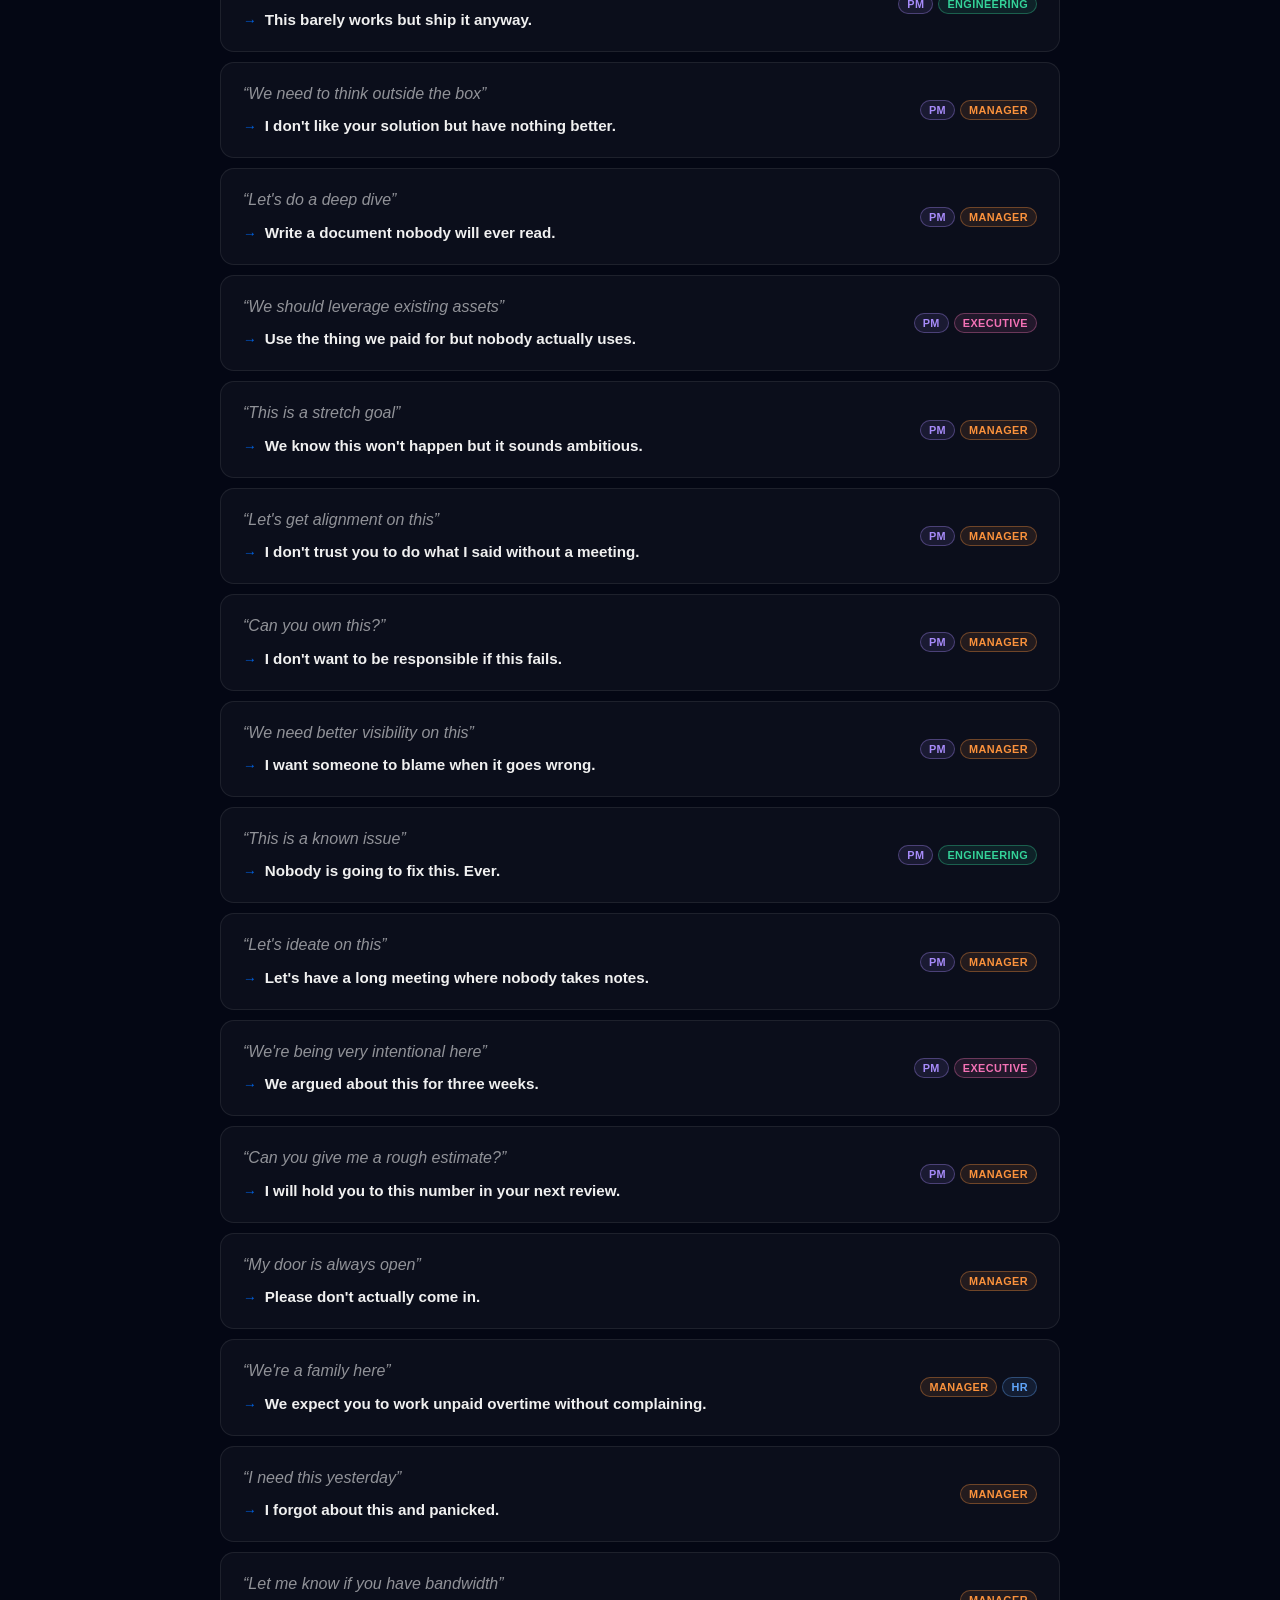
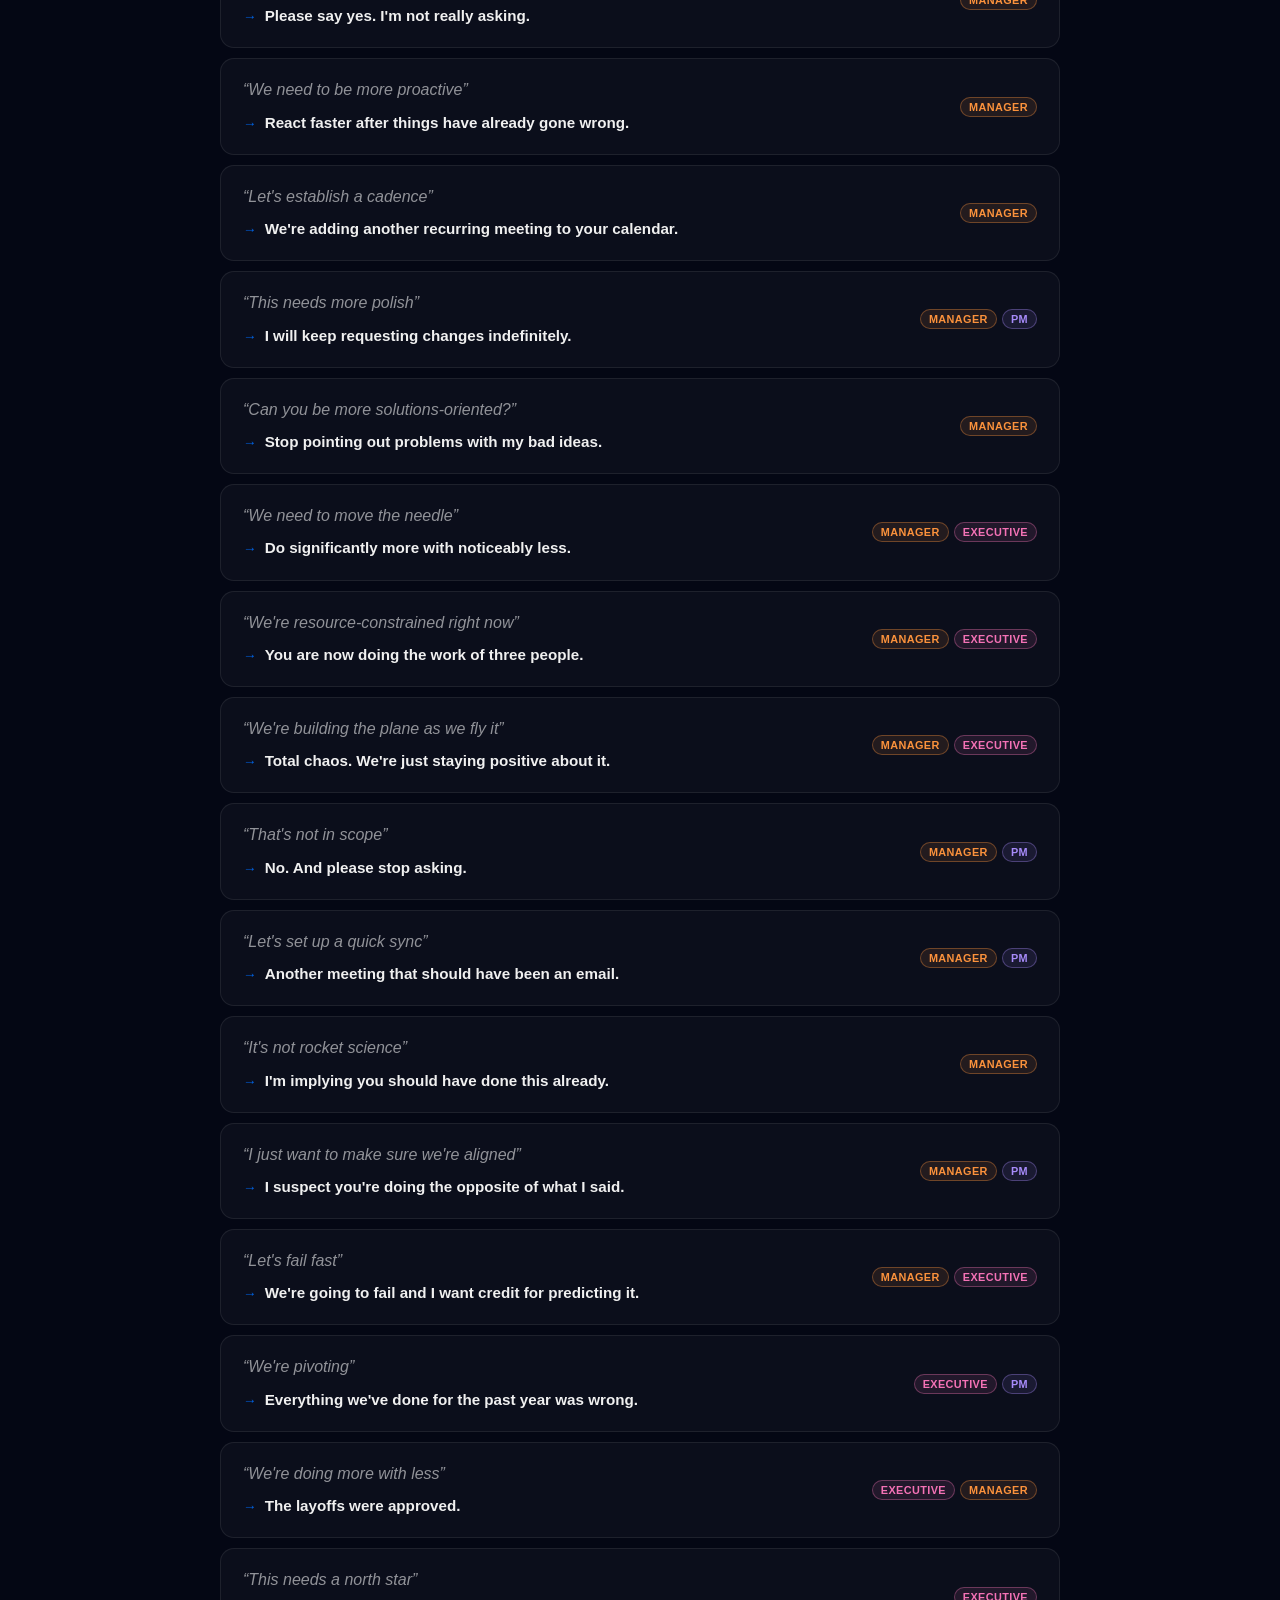
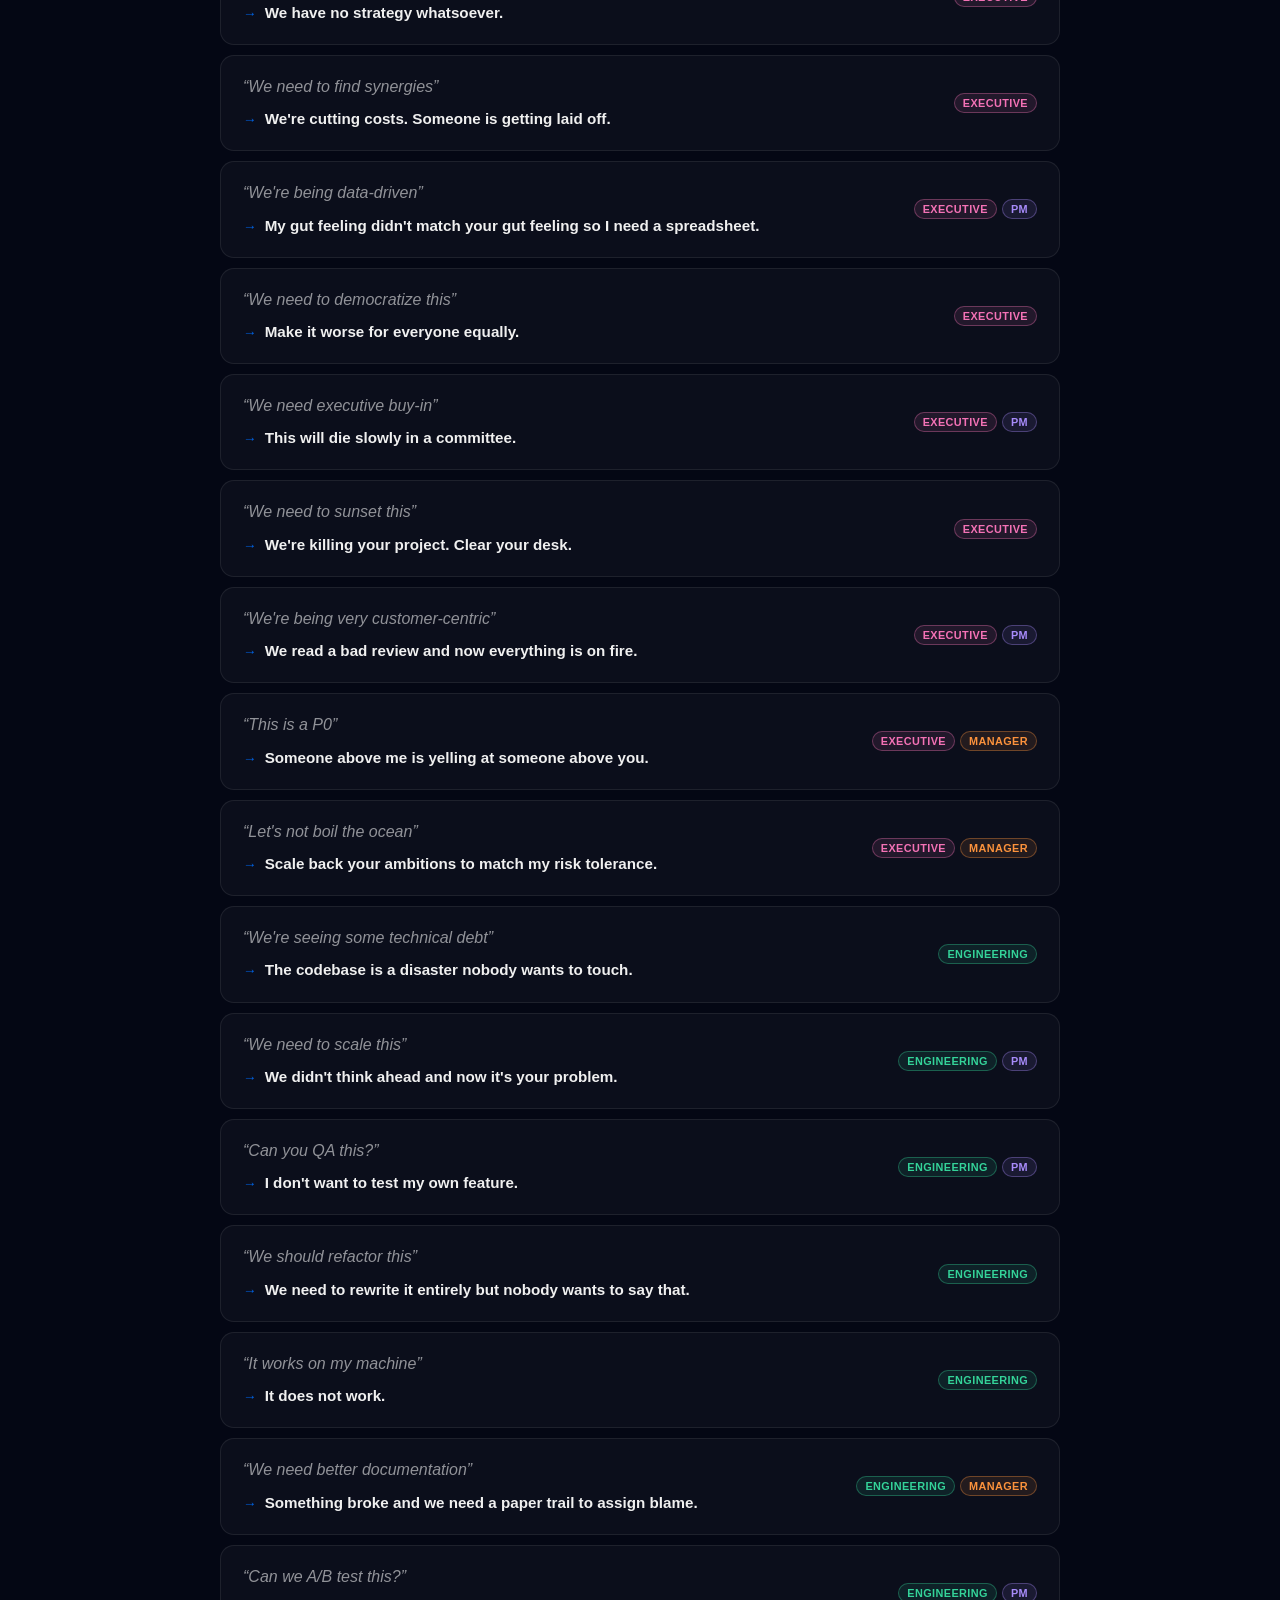
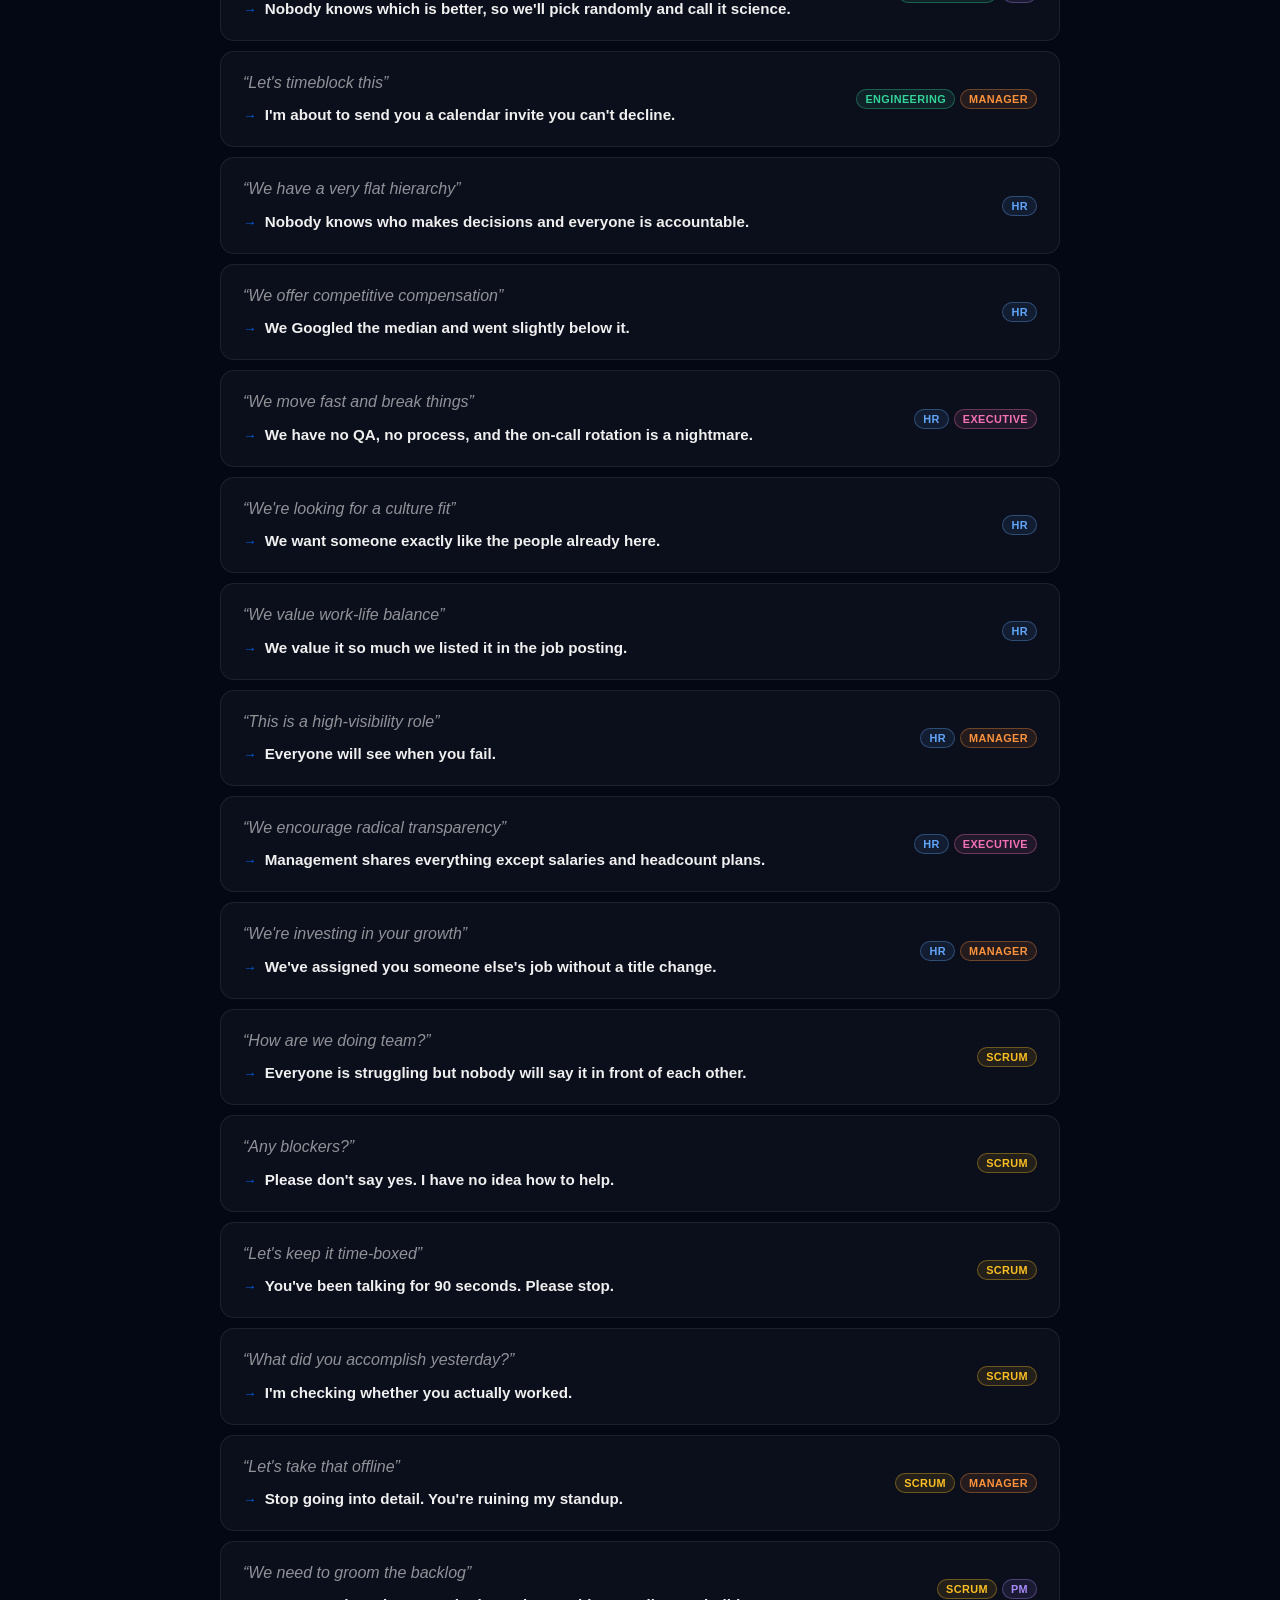
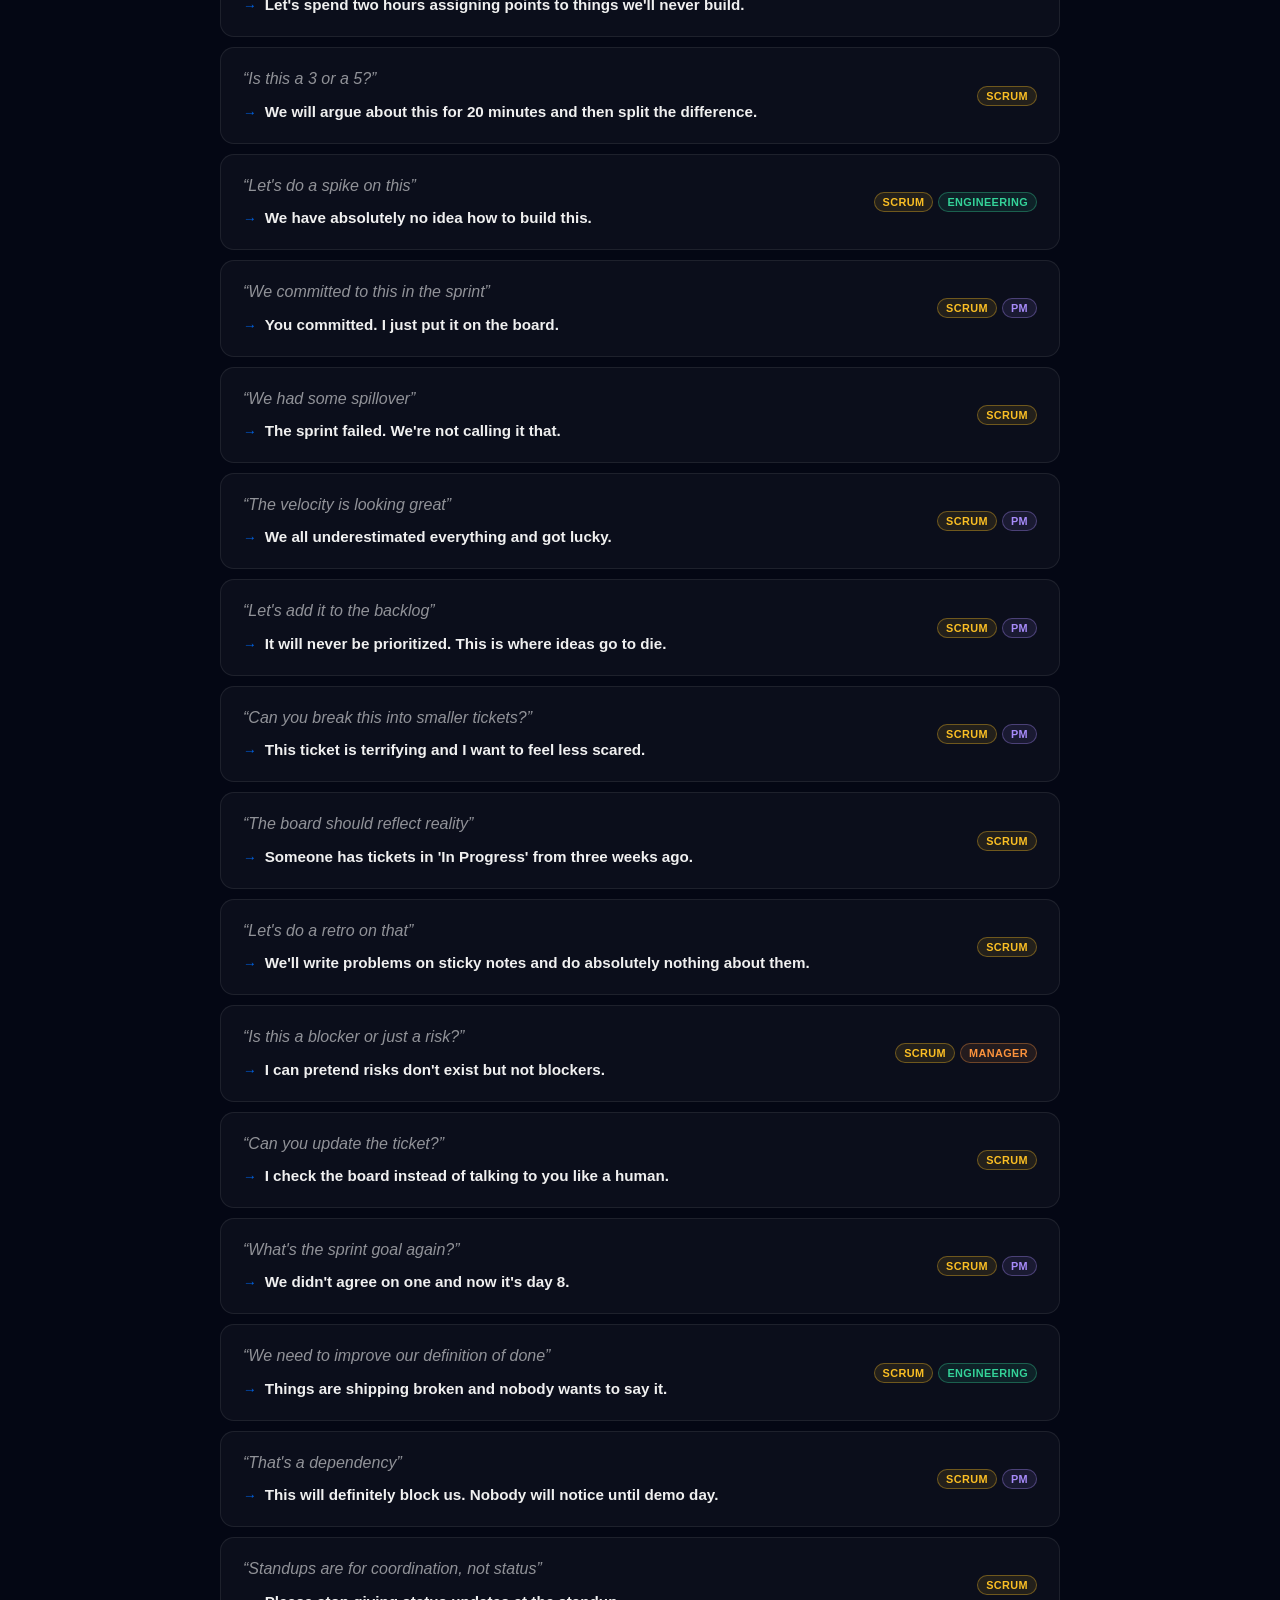
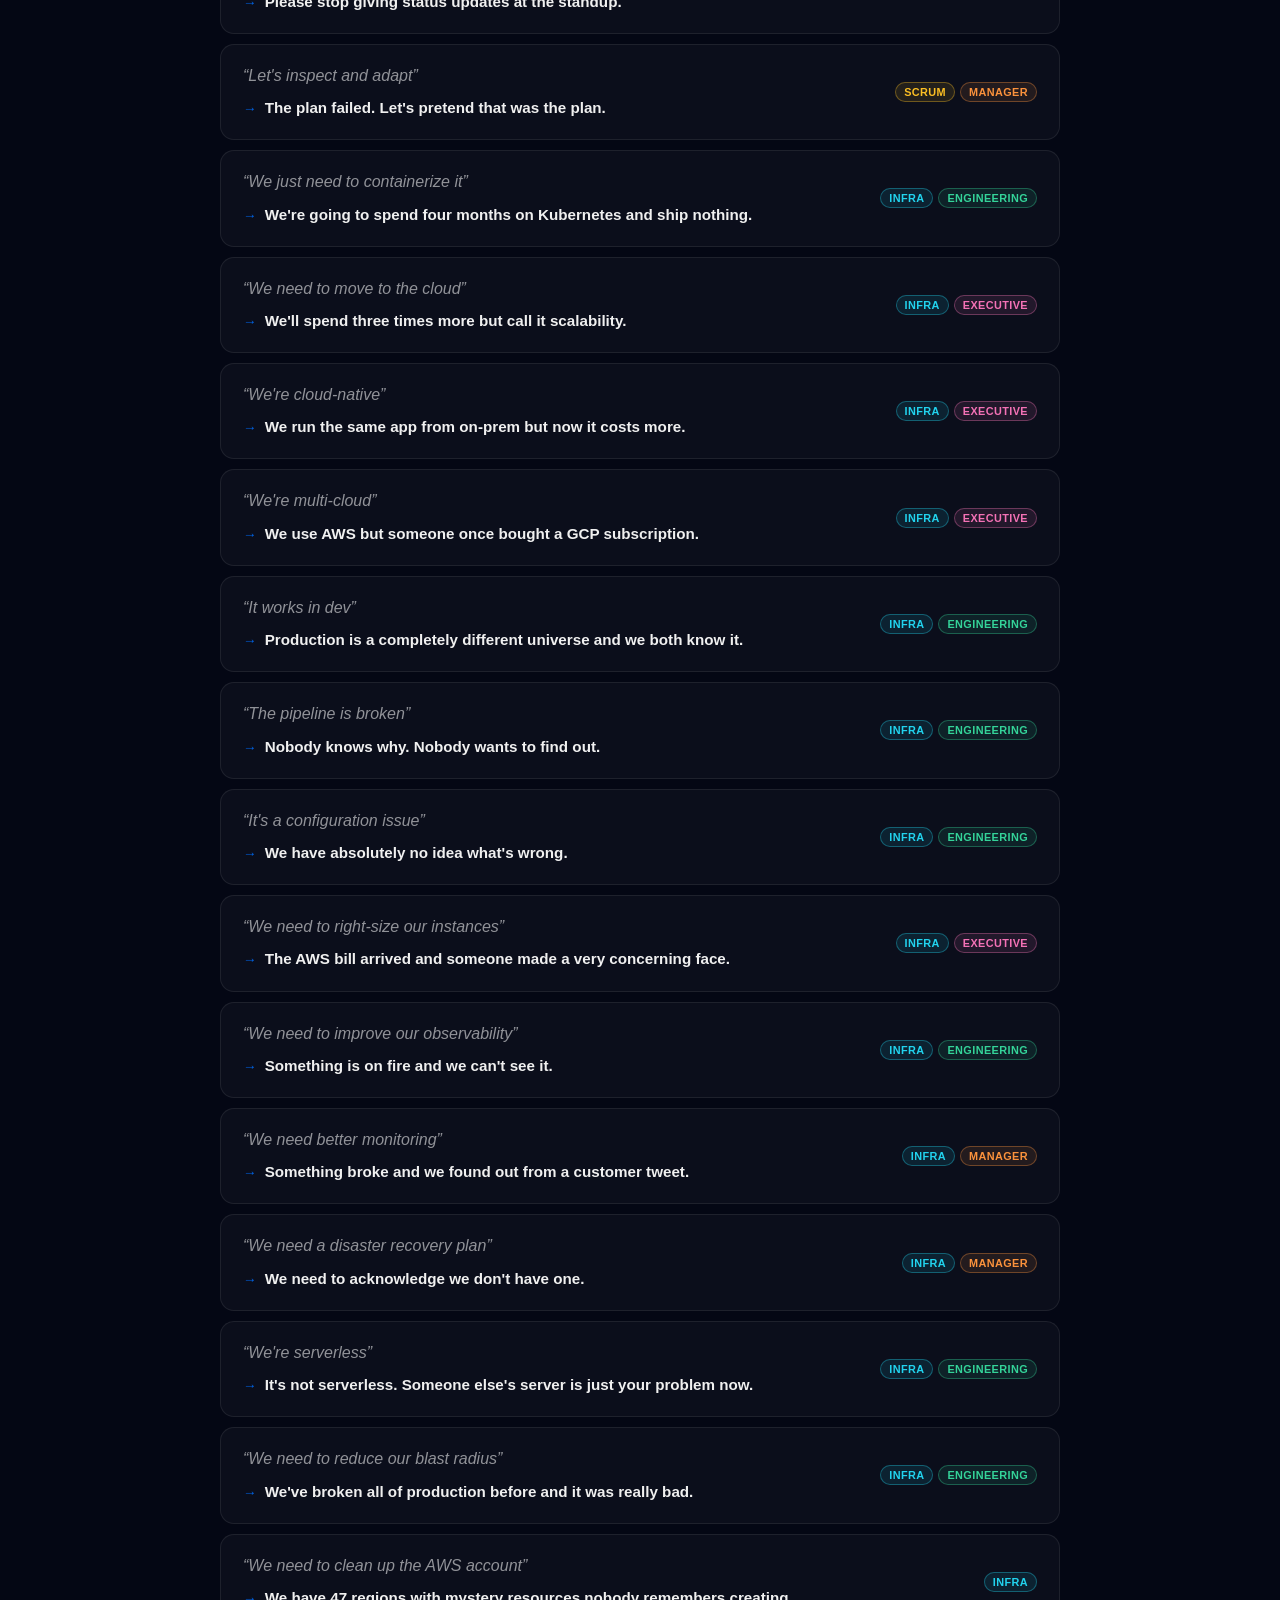
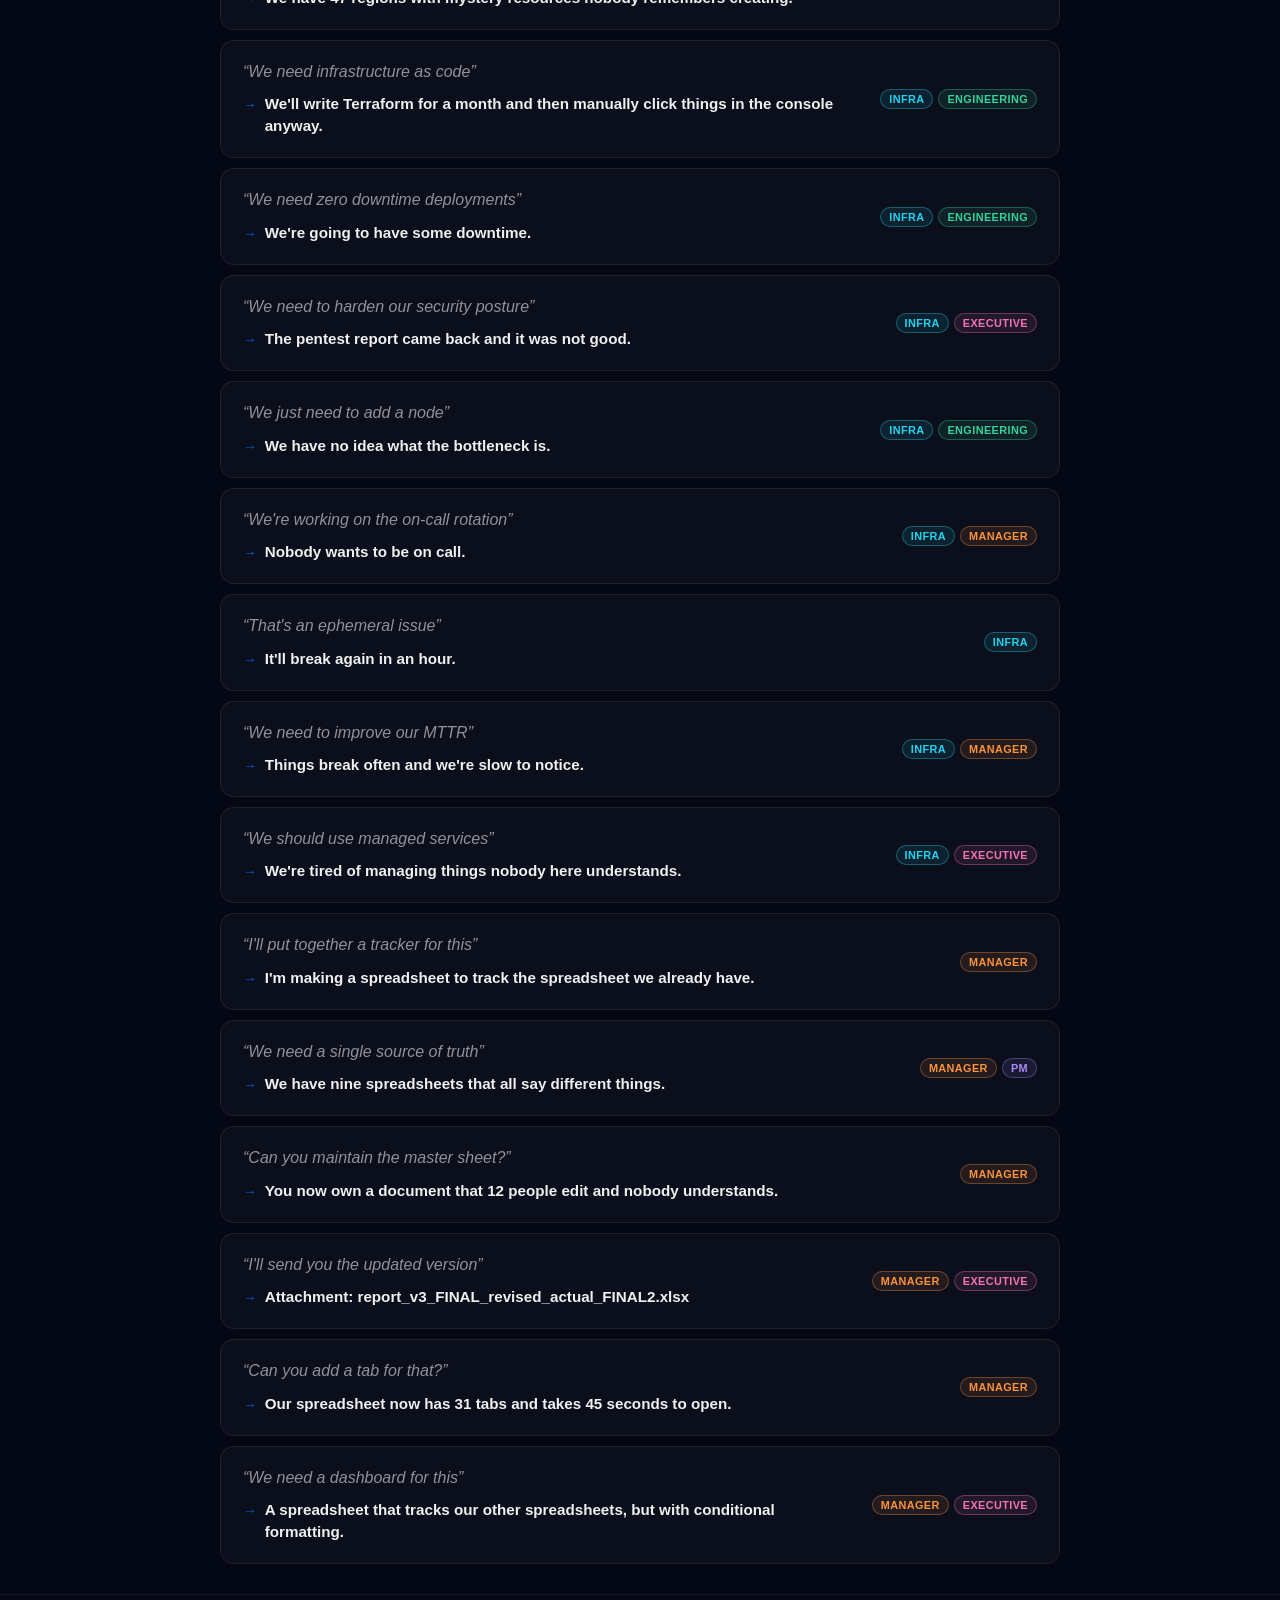
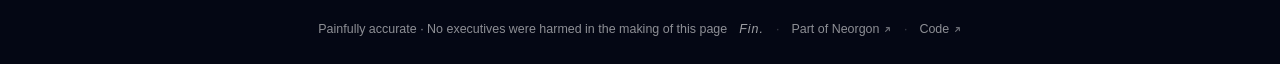
==== commit 63b1b6d4: "chore(csp): Drop meta tags that browsers ignore X-Content-Type-Options and frame-ancestors do nothin" ====
--- a/jargon/index.html
+++ b/jargon/index.html
@@ -11,7 +11,6 @@
     <link rel="manifest" href="/site.webmanifest">
     <meta name="neo-mark" content="on">
   <meta name="referrer" content="strict-origin-when-cross-origin">
-  <meta http-equiv="X-Content-Type-Options" content="nosniff">
     <title>Decoded | Corporate Jargon Translator</title>
     <meta name="description" content="Look up a corporate phrase and read what it really means. Searchable by role, no account">
     <meta property="og:title" content="Decoded: Corporate Jargon Translator">
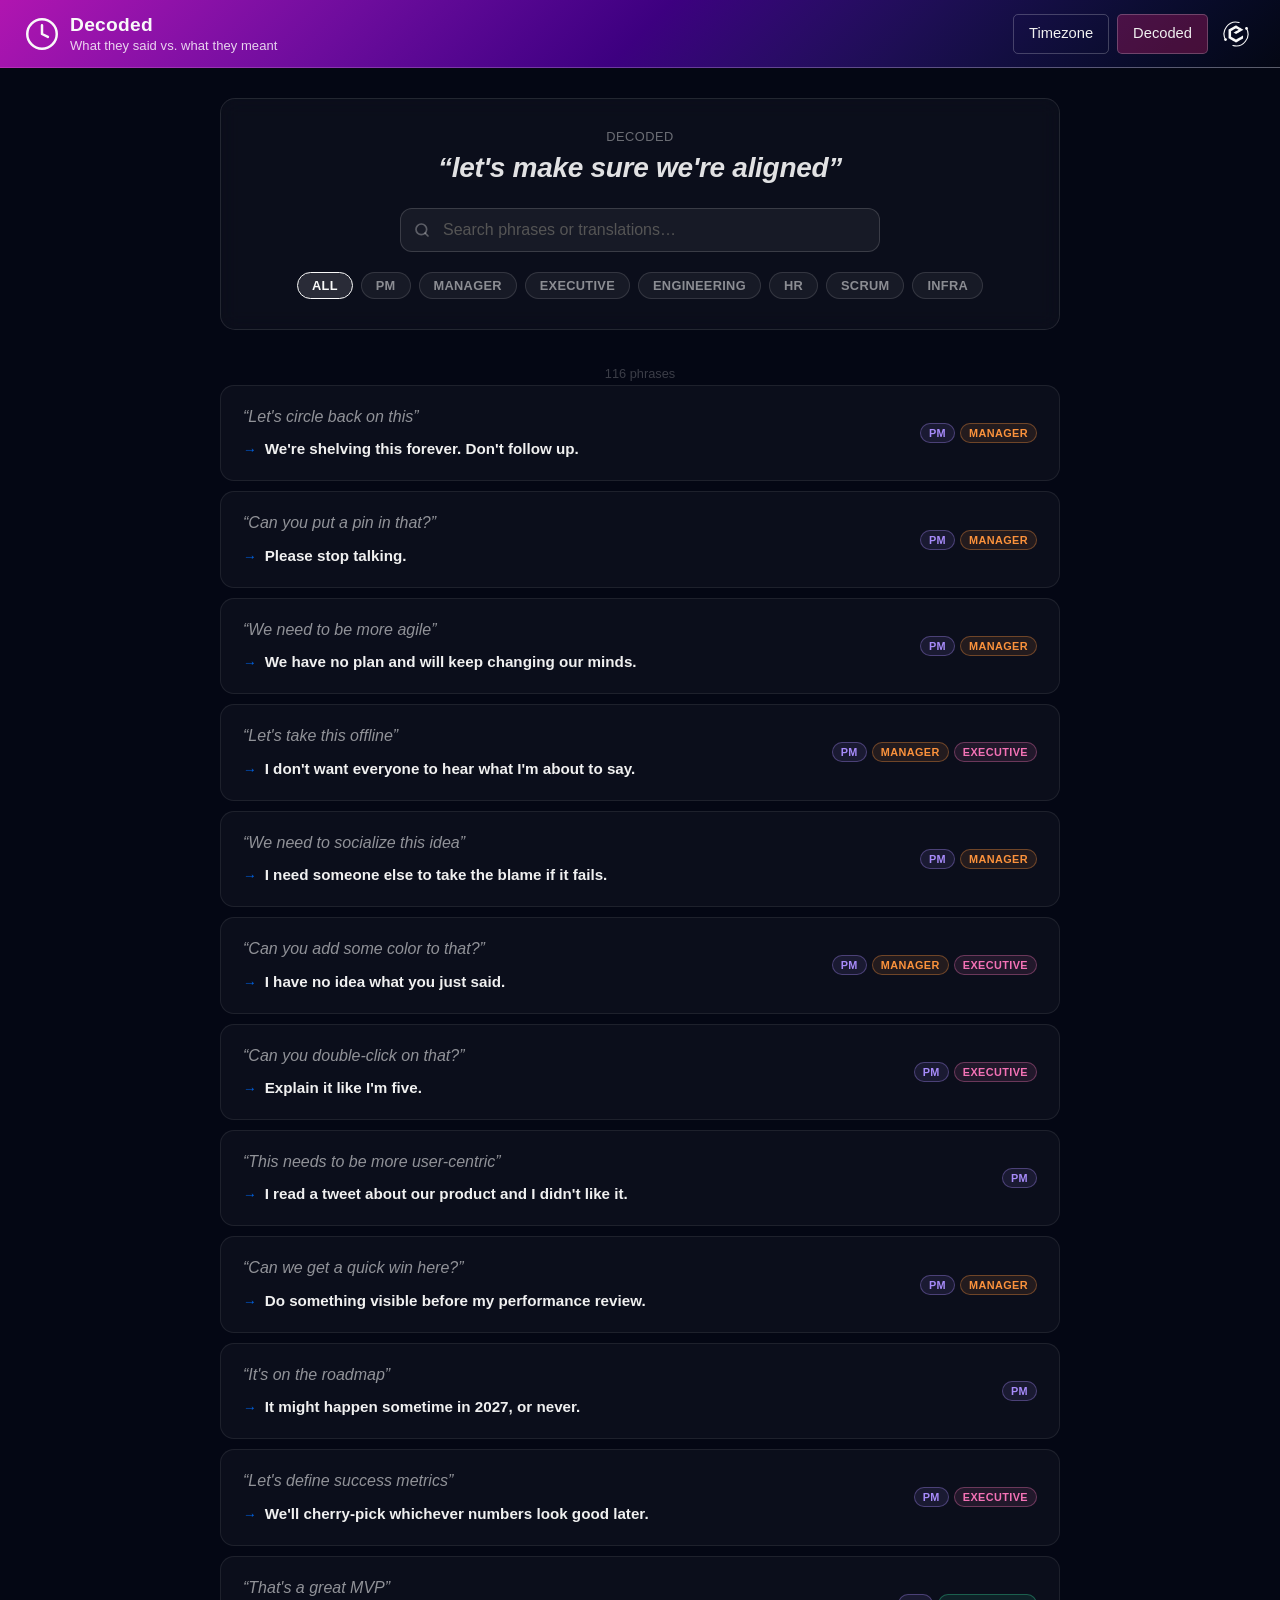
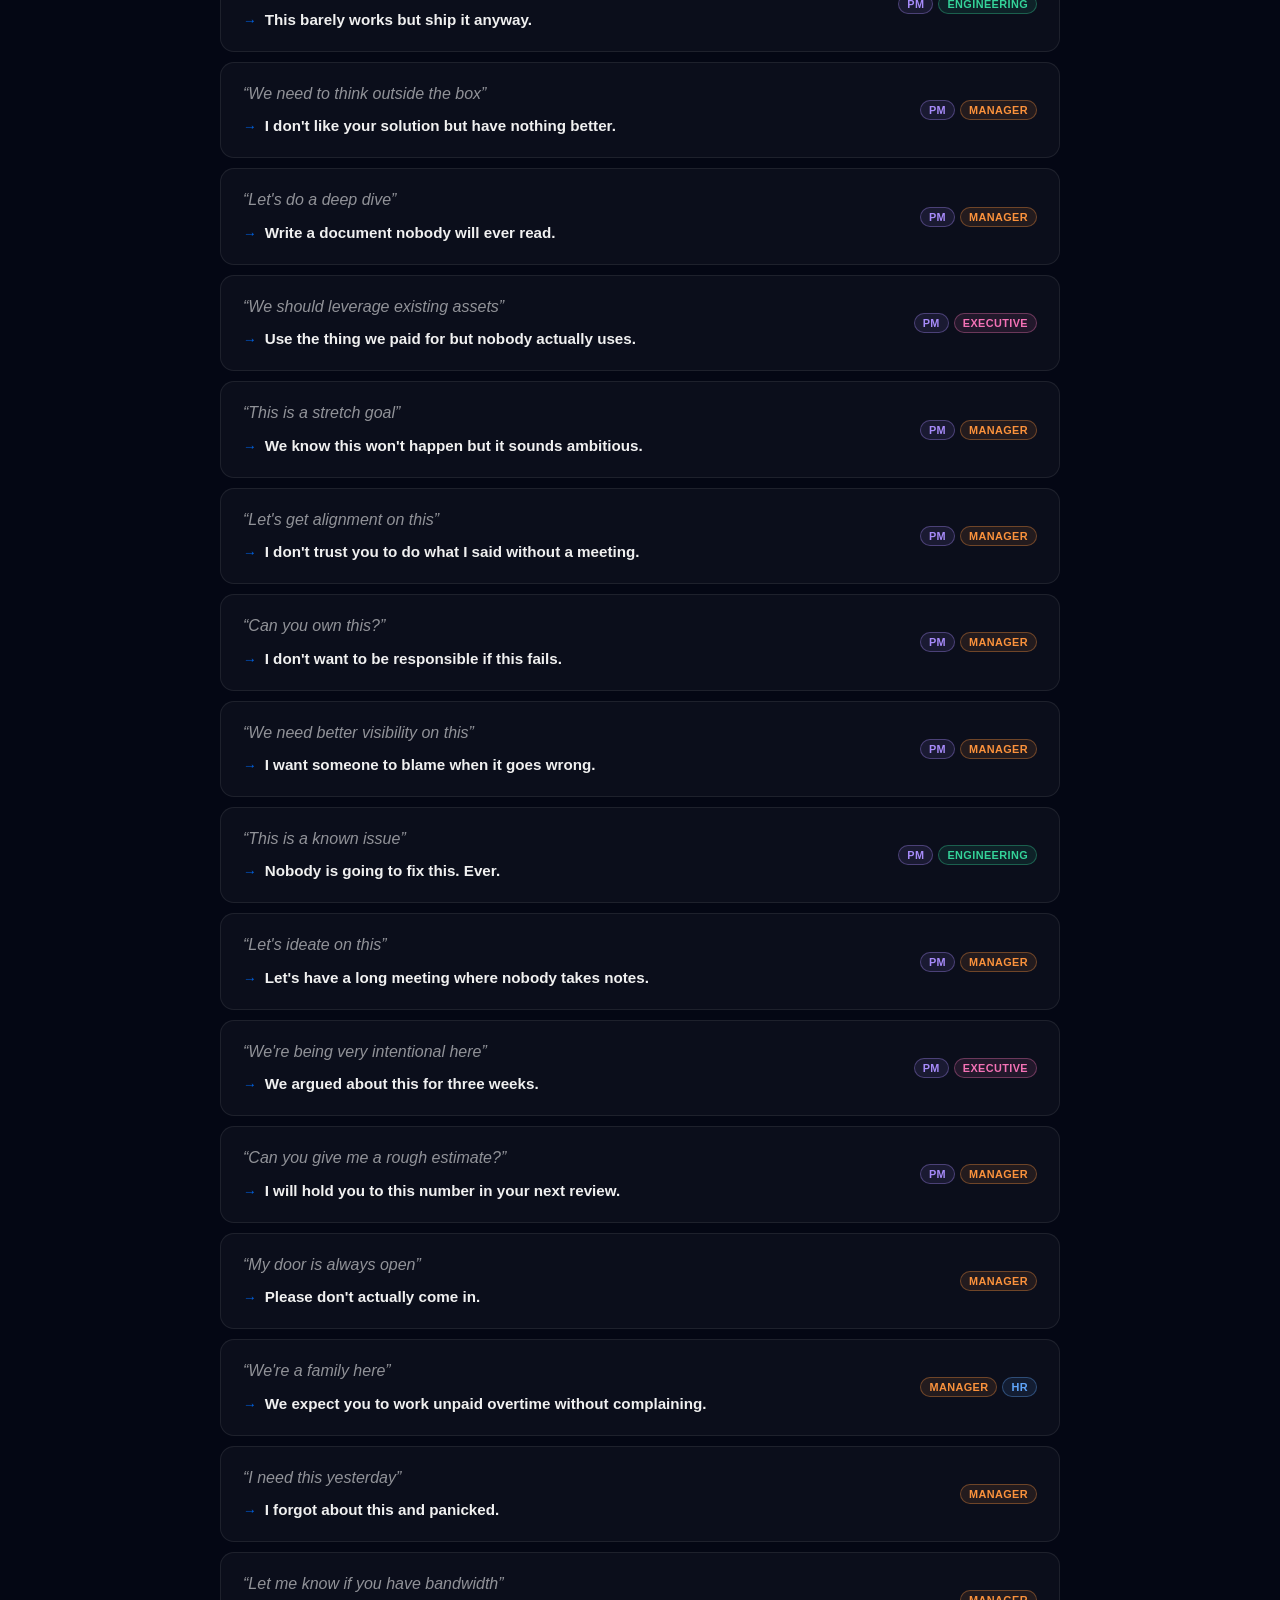
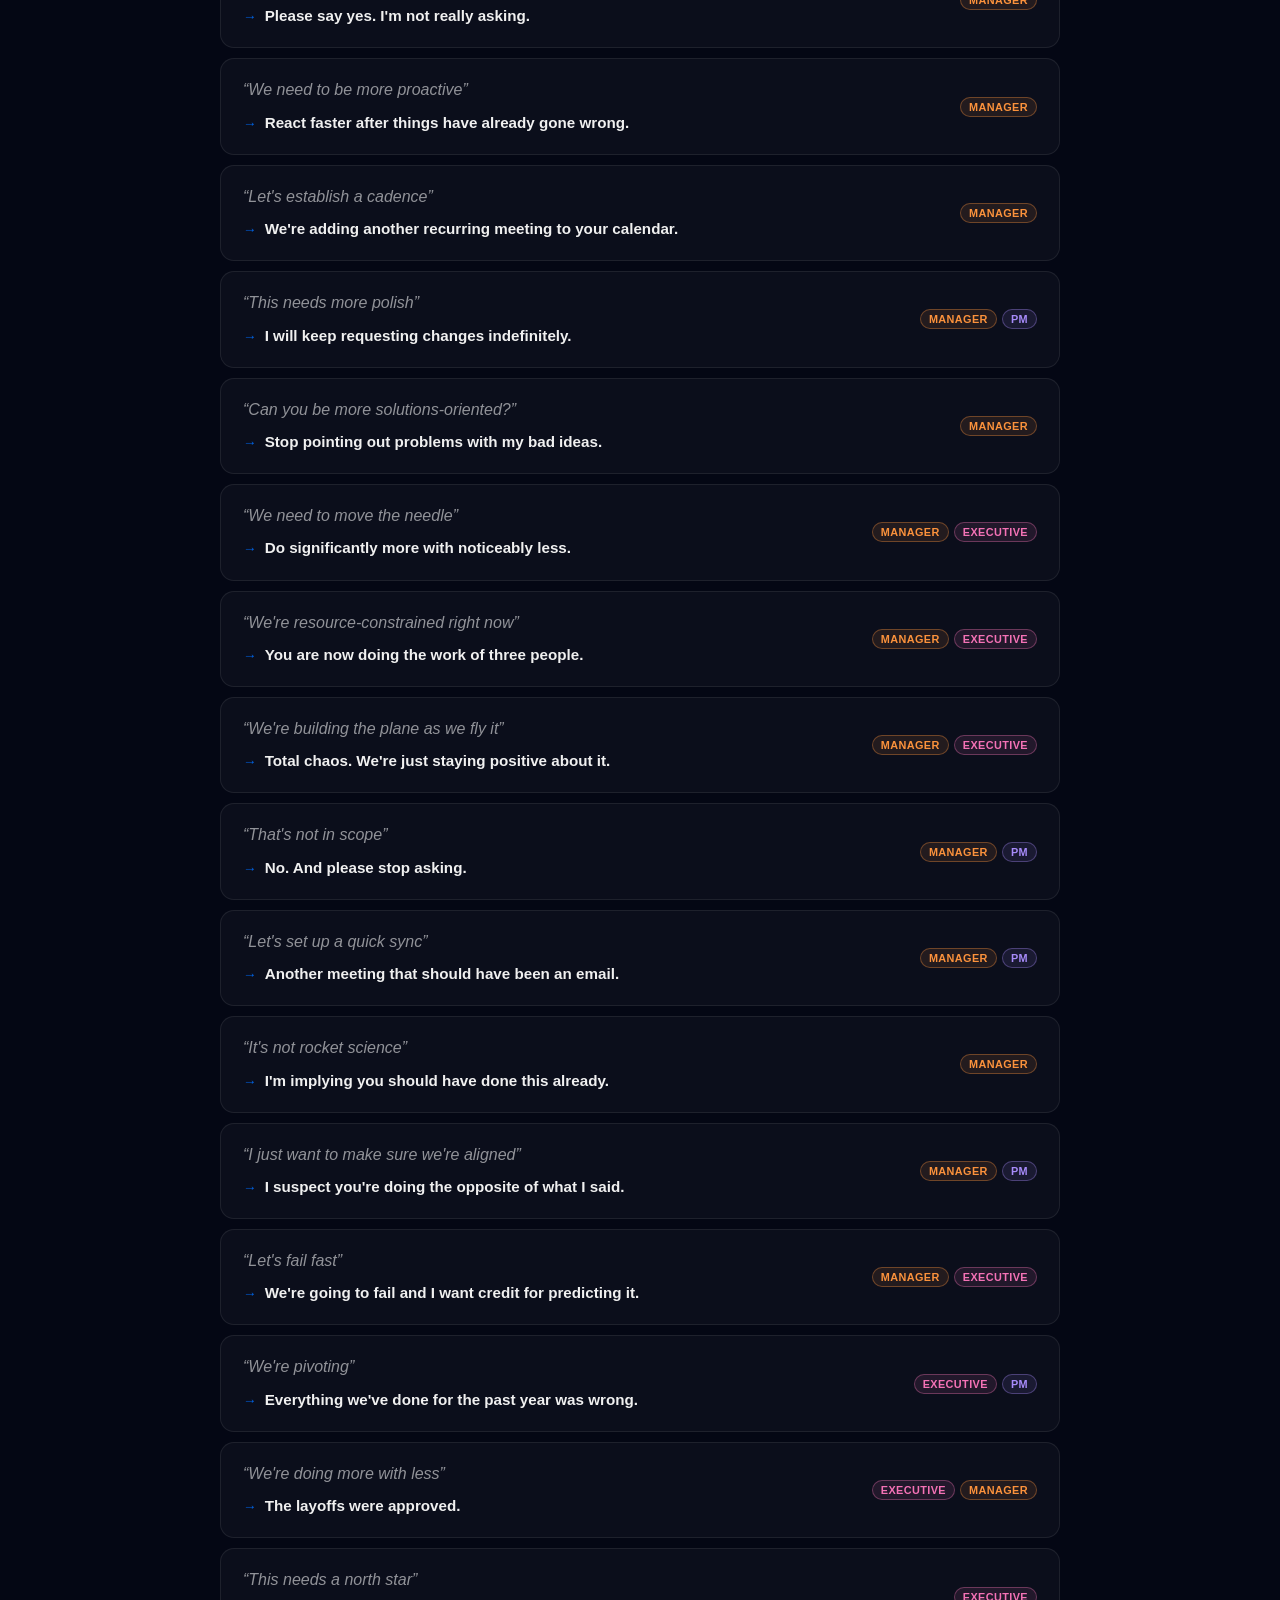
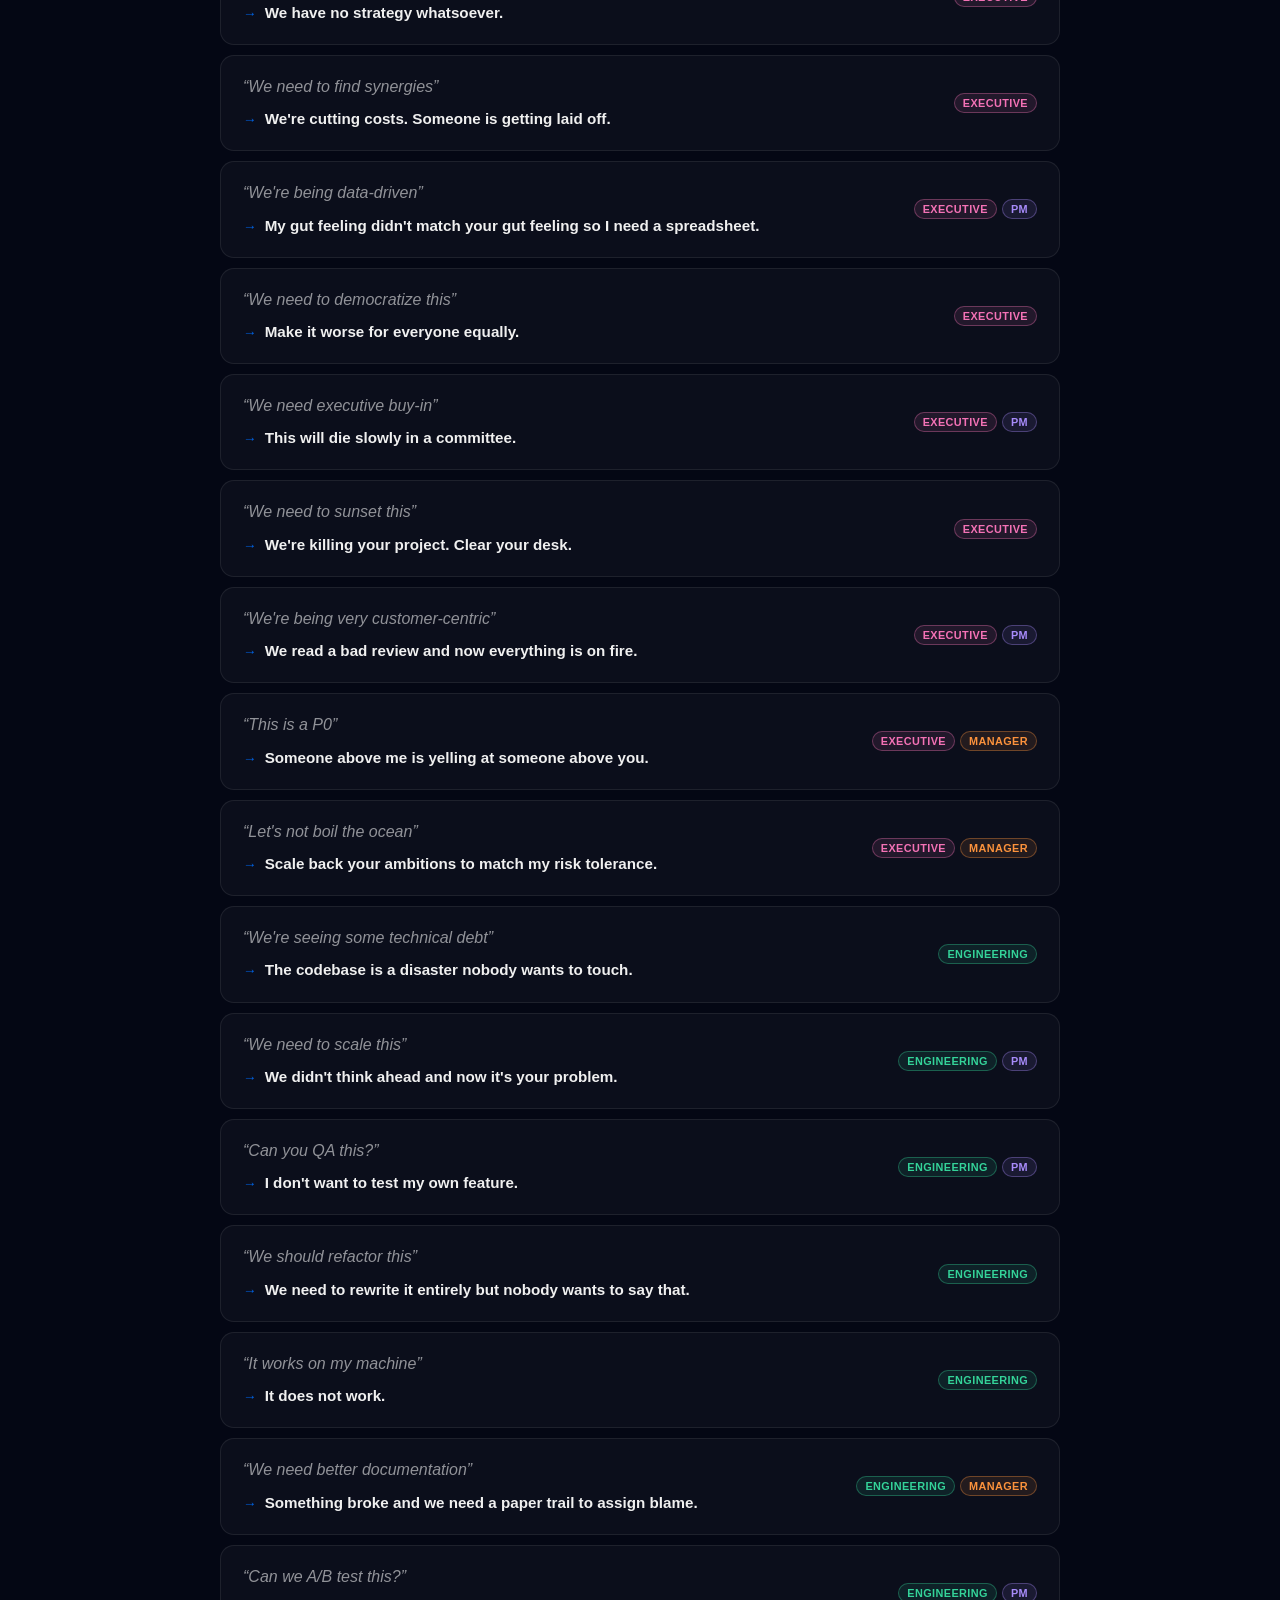
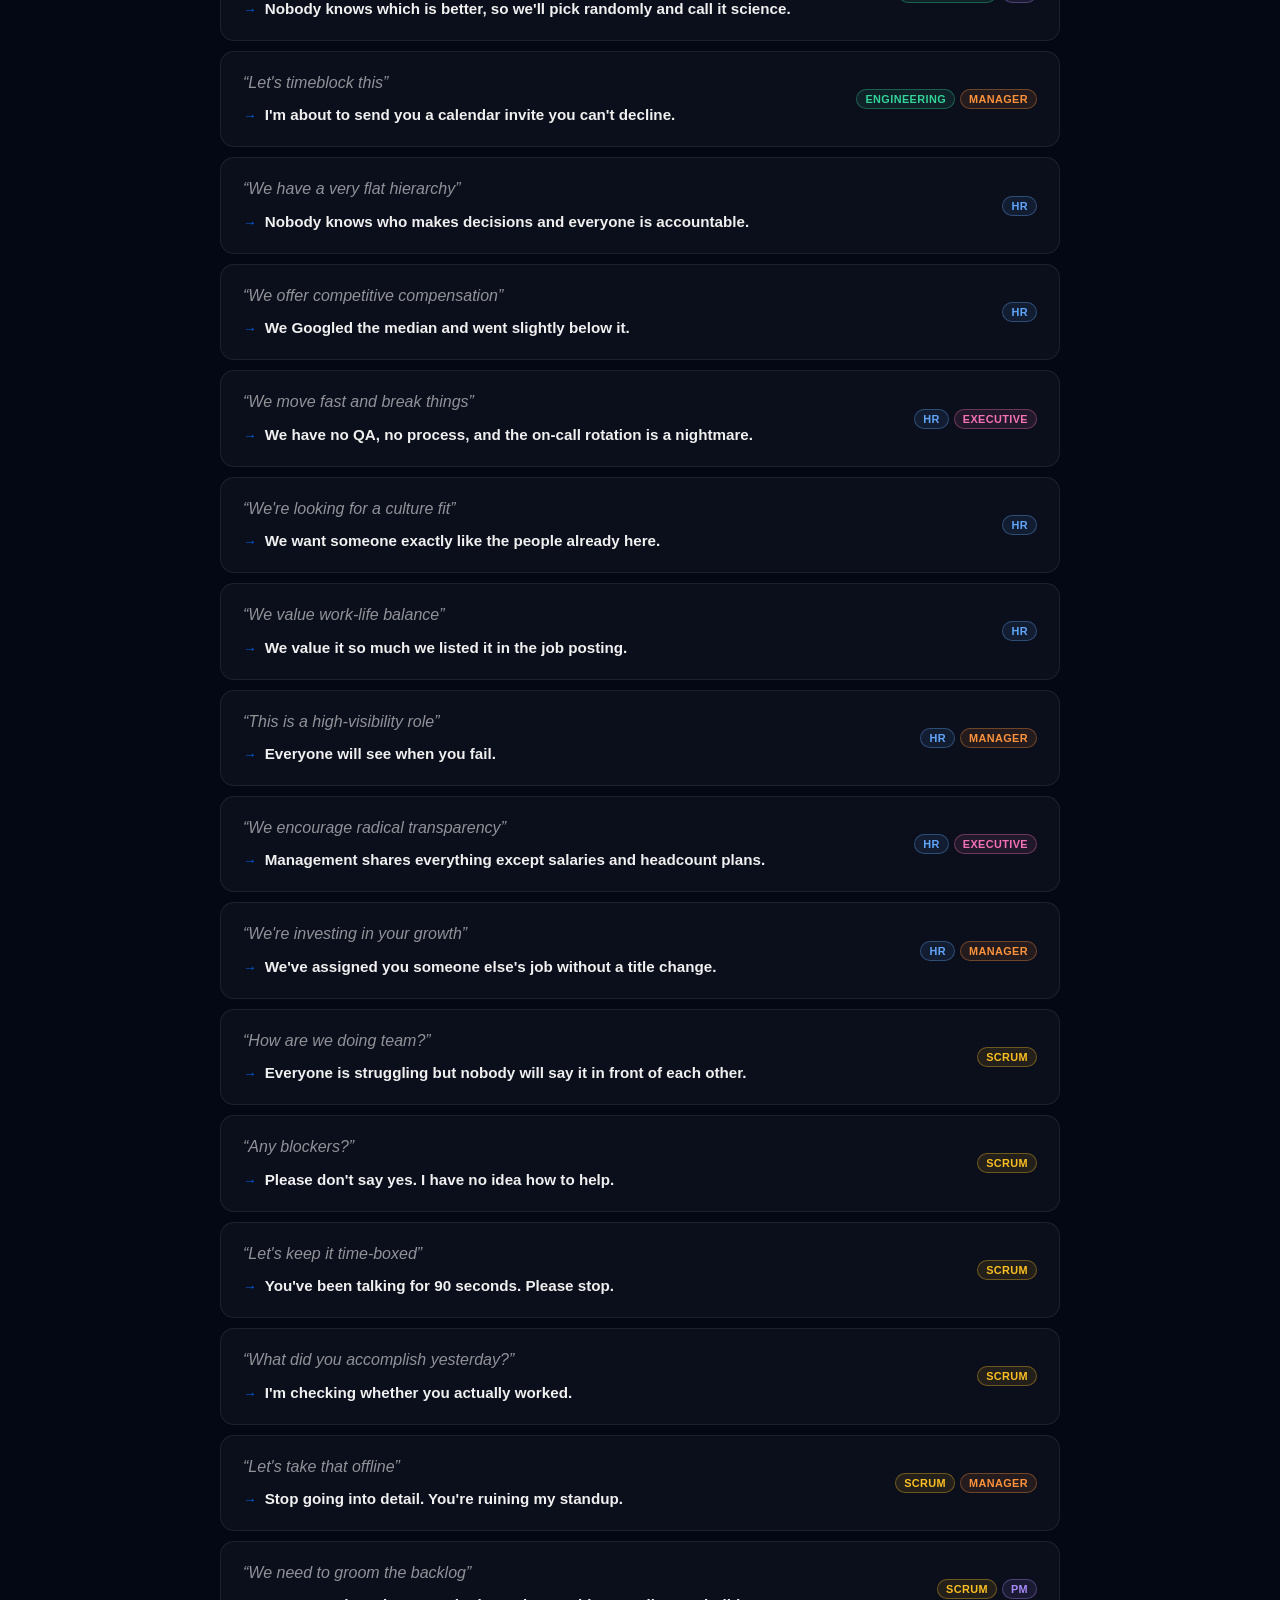
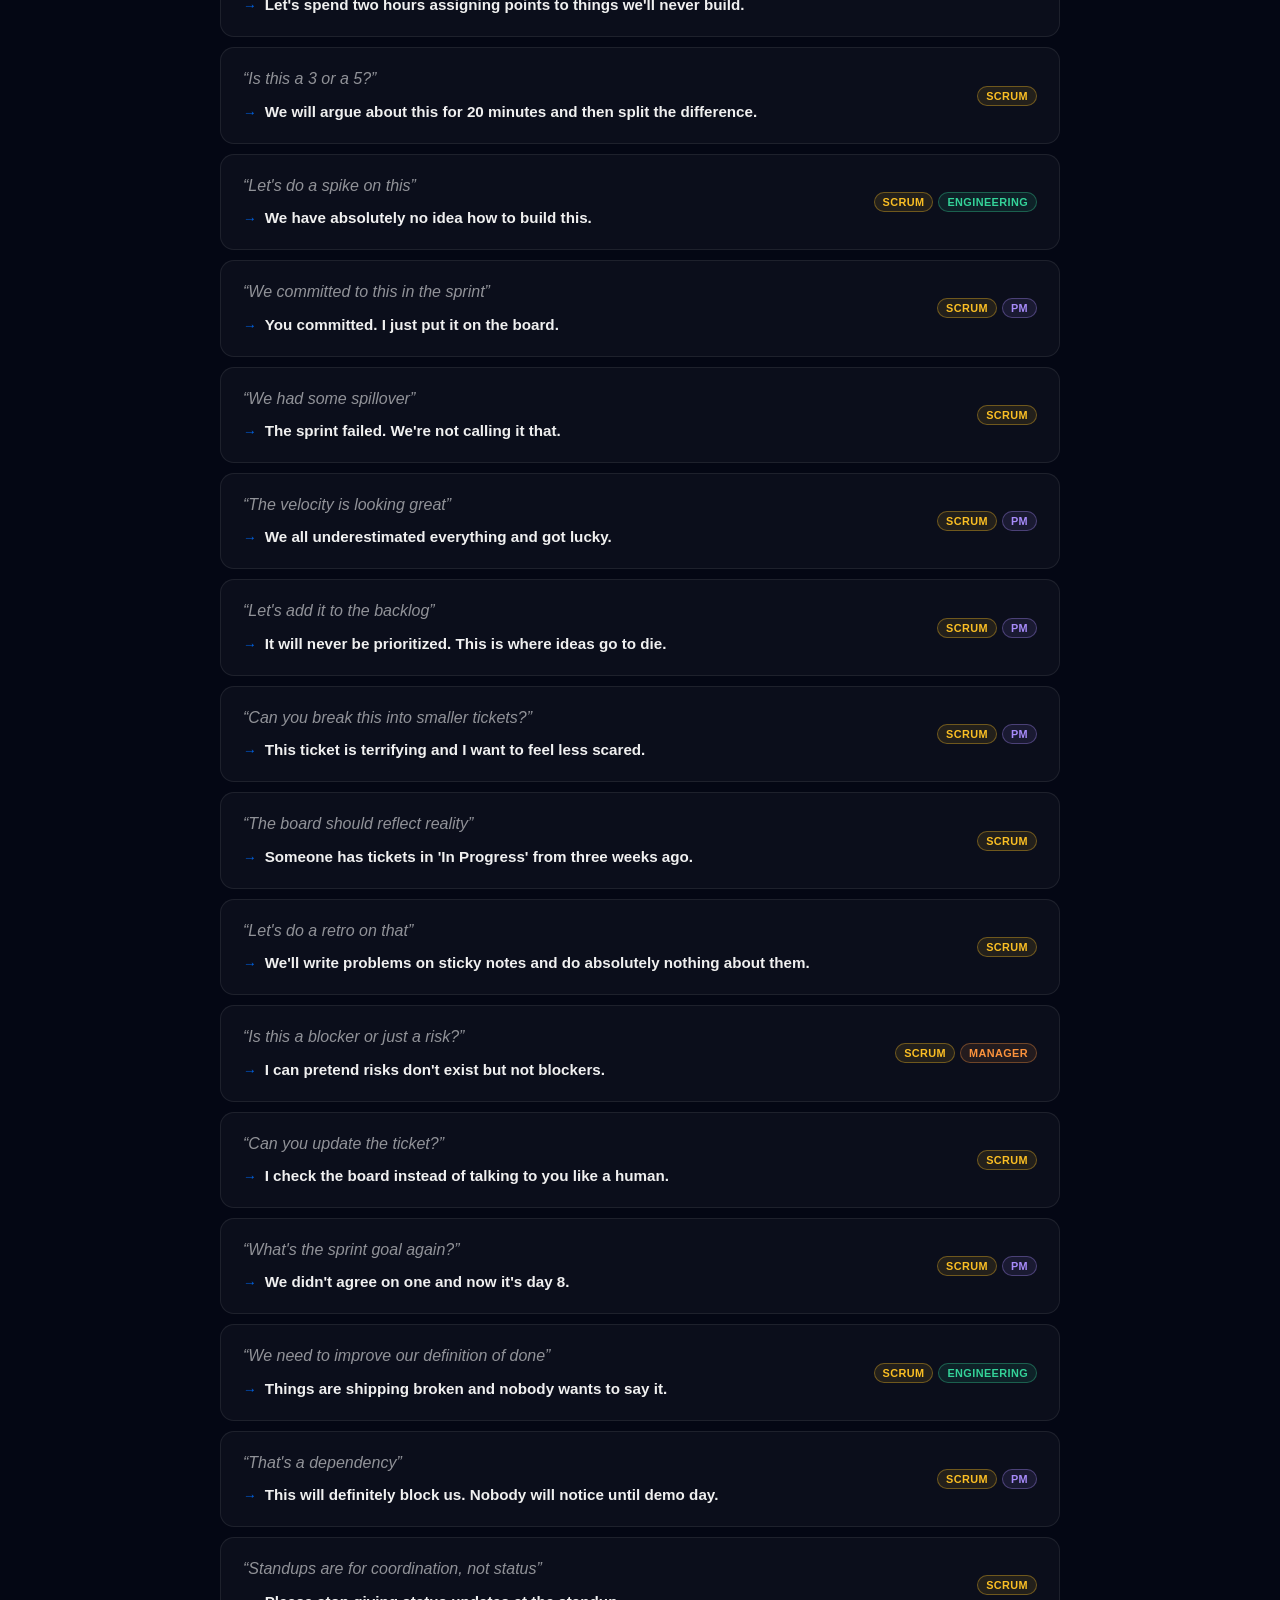
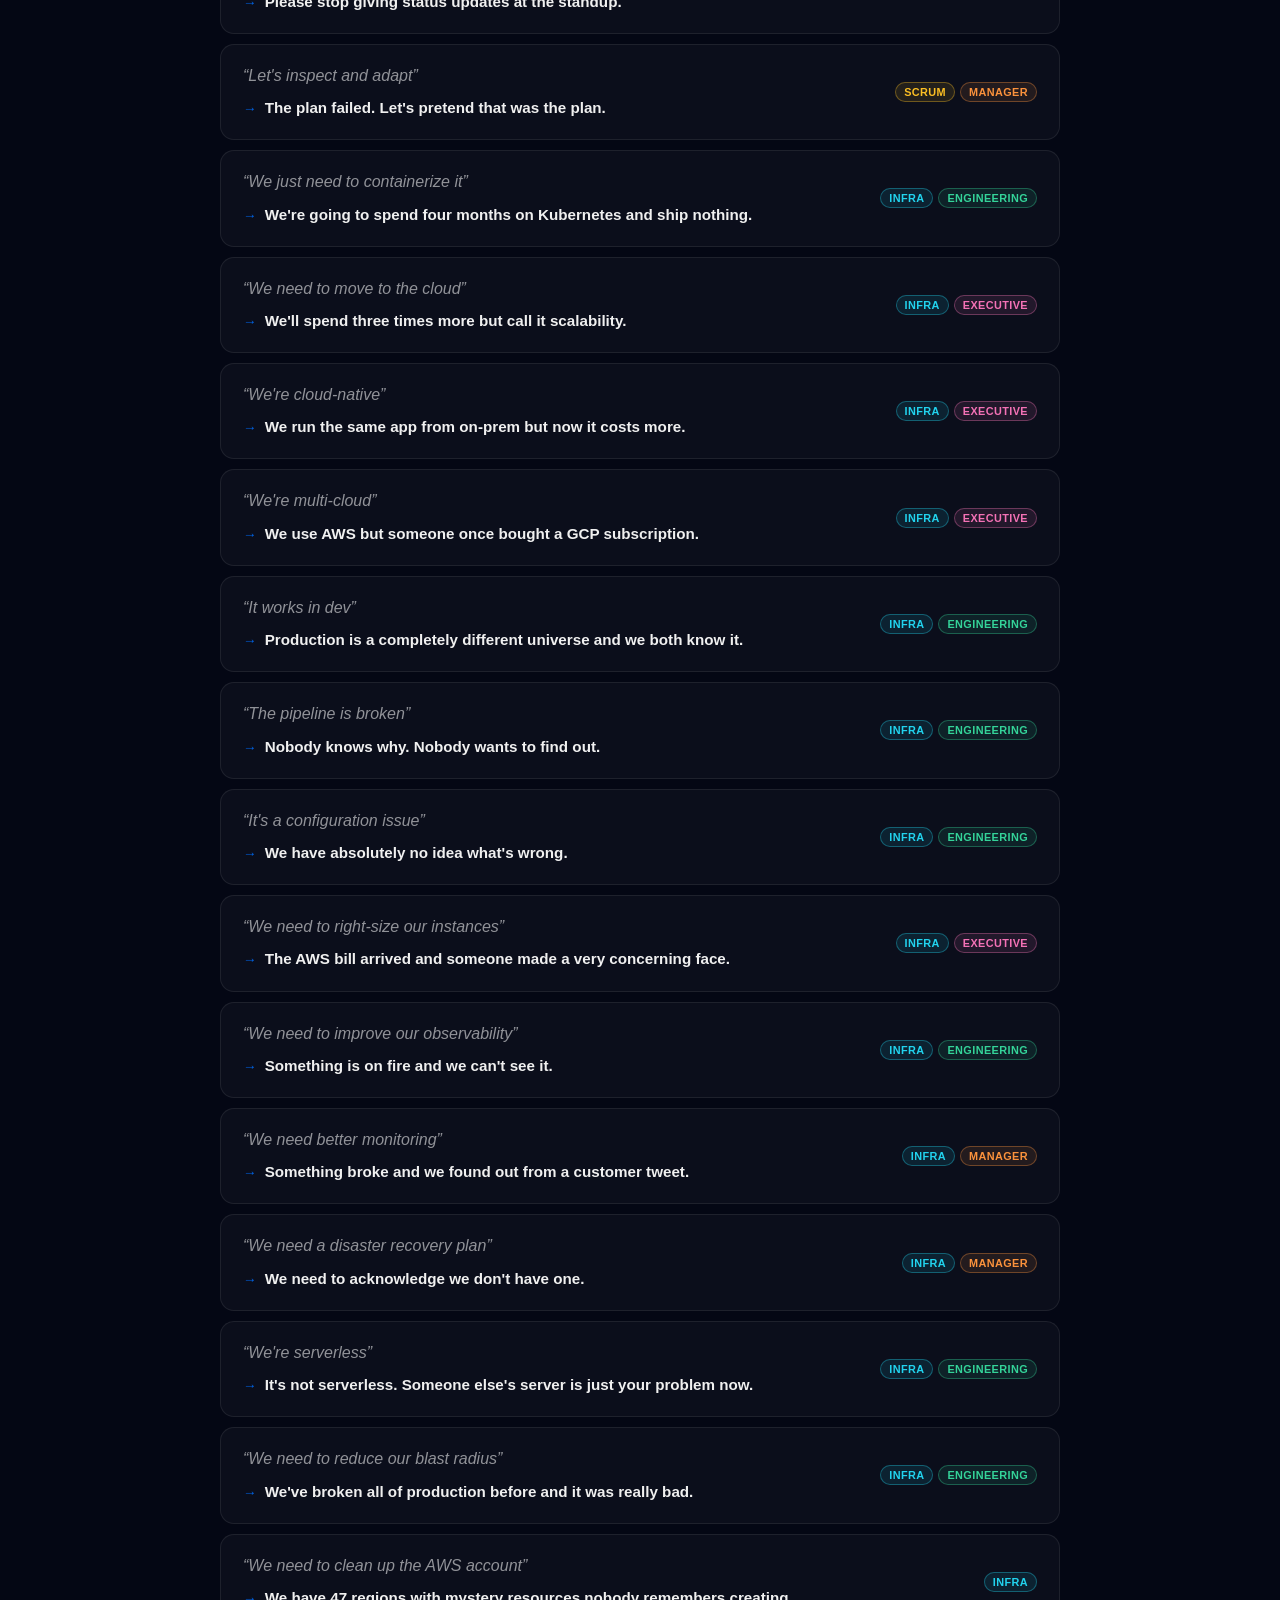
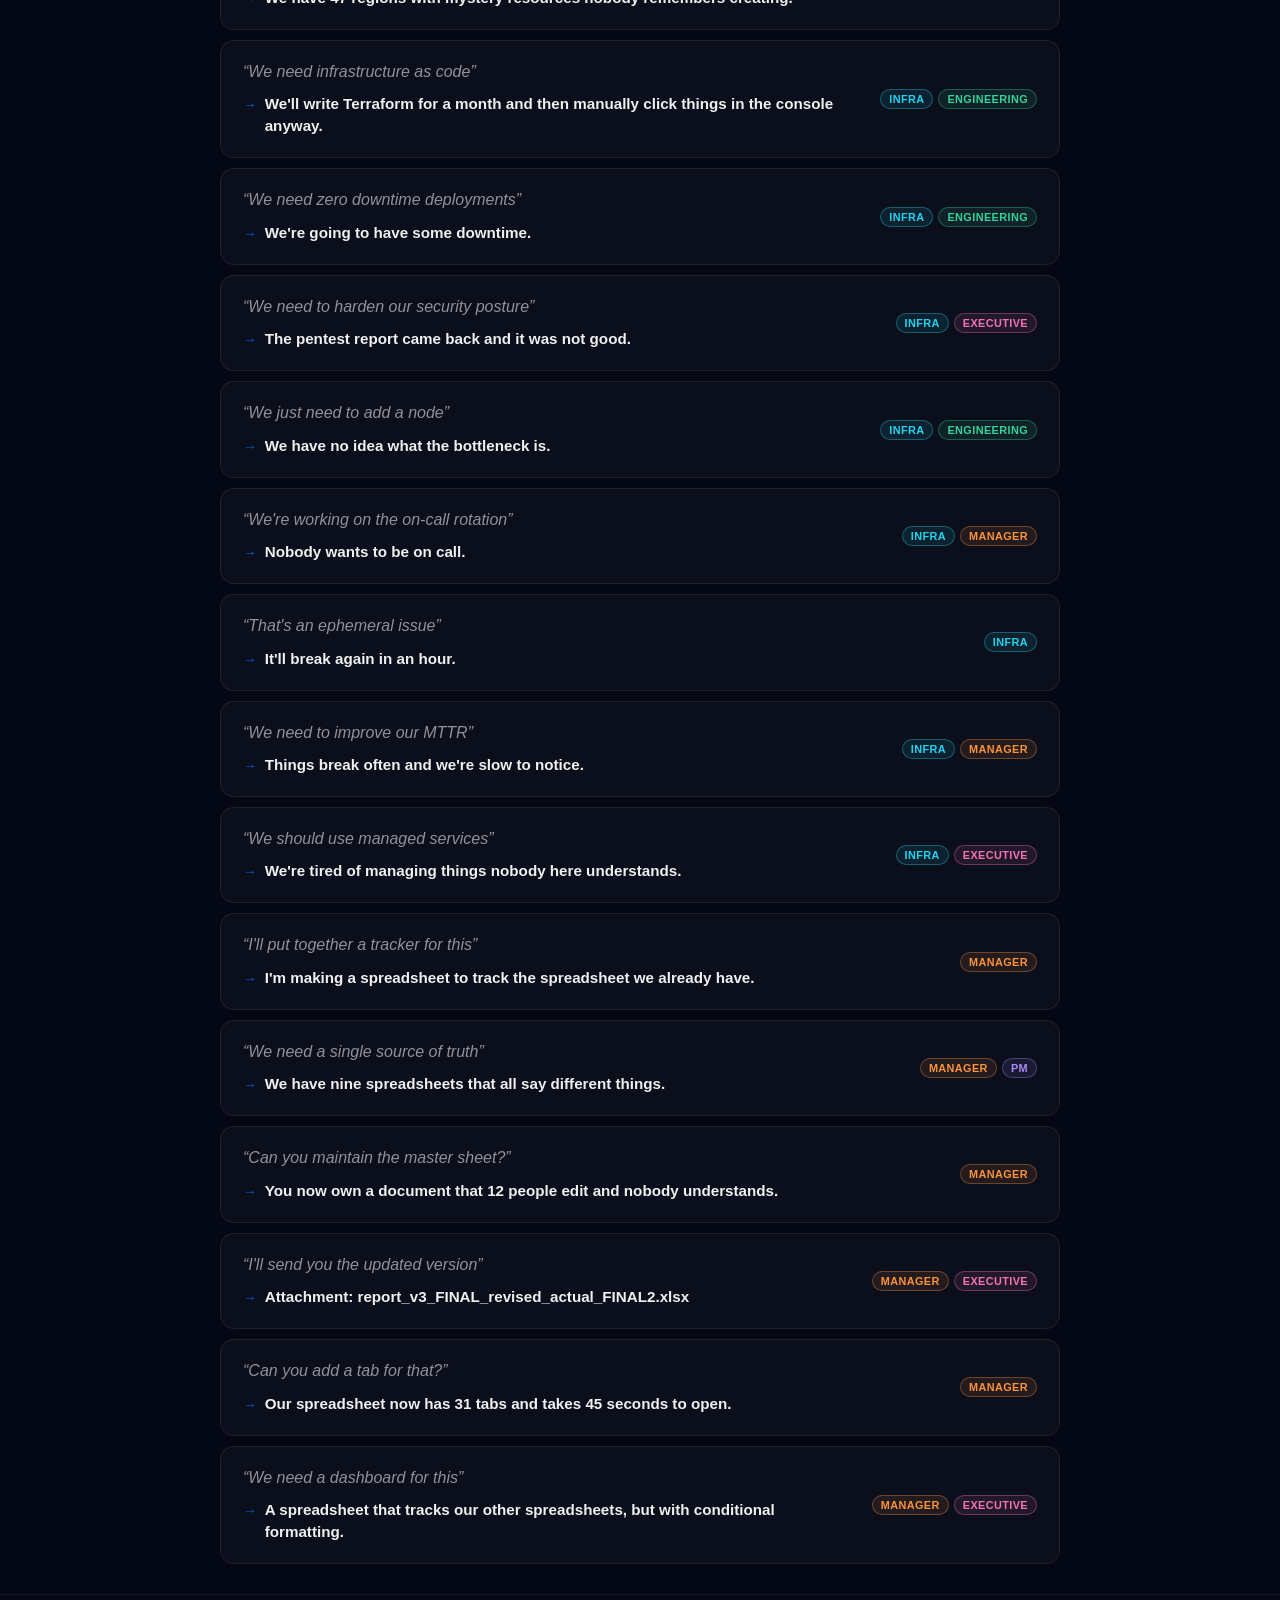
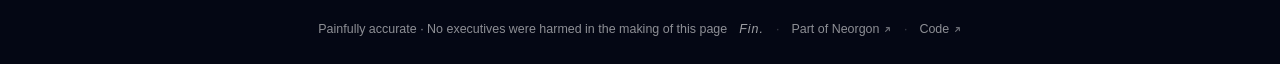
==== commit 0afd1cac: "fix(css): reduced motion turns transitions off instead of shortening them transition-property is `al" ====
--- a/jargon/index.html
+++ b/jargon/index.html
@@ -240,7 +240,7 @@
         }
         .skip-link:focus { top: 0; }
         @media (prefers-reduced-motion: reduce) {
-            *, *::before, *::after { animation-duration: 0.01ms !important; transition-duration: 0.01ms !important; }
+            *, *::before, *::after { animation-duration: 0.01ms !important; transition: none !important; }
         }
     </style>
 <!-- Neorgon Header Kit (vendored at repo root; ?header=live swaps CSS to CDN) -->
--- a/css/neorgon-footer.css
+++ b/css/neorgon-footer.css
@@ -359,11 +359,16 @@
   opacity: 0;
   visibility: hidden;
   transform: translateY(8px);
+  /* visibility waits out the fade before it flips, so for 200ms a leaving
+     button would still take the tap it is leaving to avoid. pointer-events
+     flips at once. footer.js also hides it (.is-yielding) while it sits over
+     a control; see "Yielding" there. */
+  pointer-events: none;
   transition: opacity var(--dur, 200ms) ease, transform var(--dur, 200ms) ease, visibility var(--dur, 200ms);
 }
-.neo-top.is-visible { opacity: .9; visibility: visible; transform: none; }
+.neo-top.is-visible { opacity: .9; visibility: visible; transform: none; pointer-events: auto; }
 .neo-top:hover { opacity: 1; background: var(--footer-hover); color: var(--header-text, #f9f9f9); }
-.neo-top:focus-visible { outline: 2px solid var(--footer-accent); outline-offset: 3px; opacity: 1; visibility: visible; transform: none; }
+.neo-top:focus-visible { outline: 2px solid var(--footer-accent); outline-offset: 3px; opacity: 1; visibility: visible; transform: none; pointer-events: auto; }
 .neo-top svg { width: 18px; height: 18px; display: block; }
 
 /* ── Mobile ───────────────────────────────────────────────────── */
